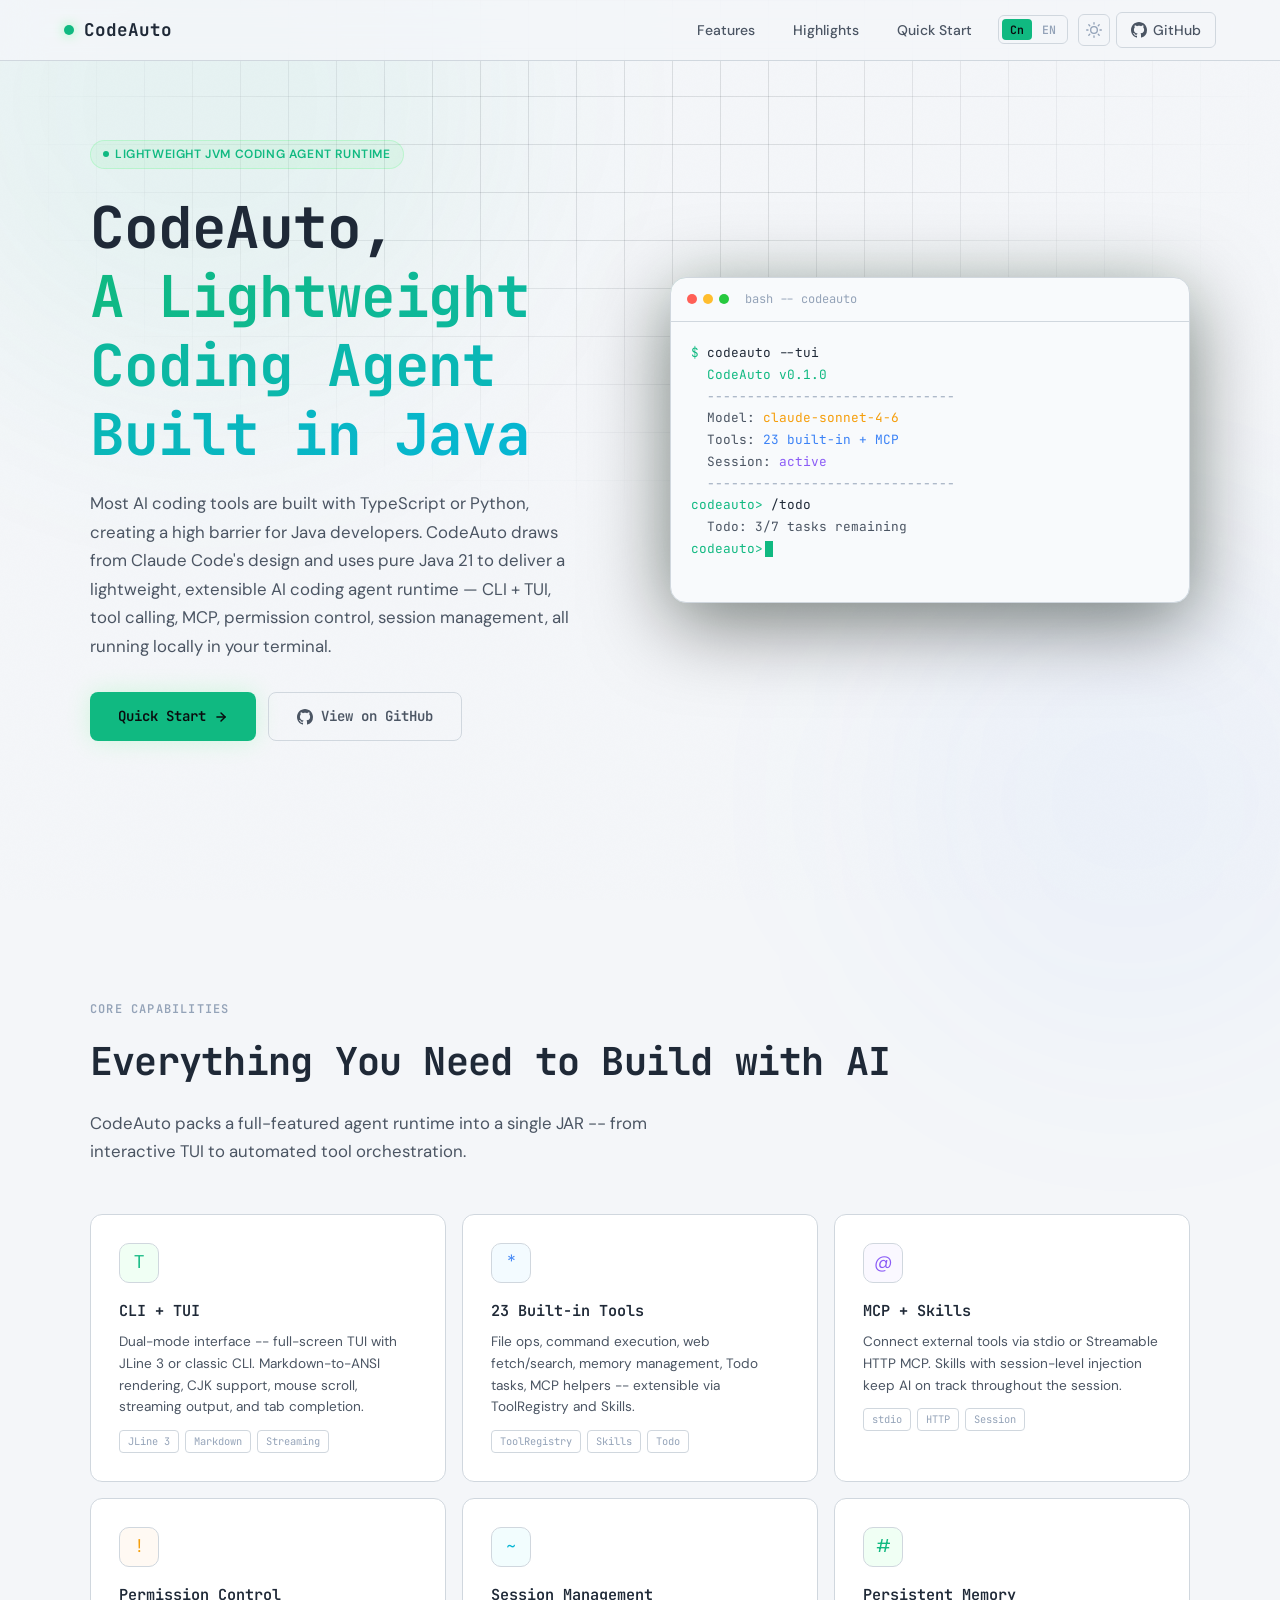
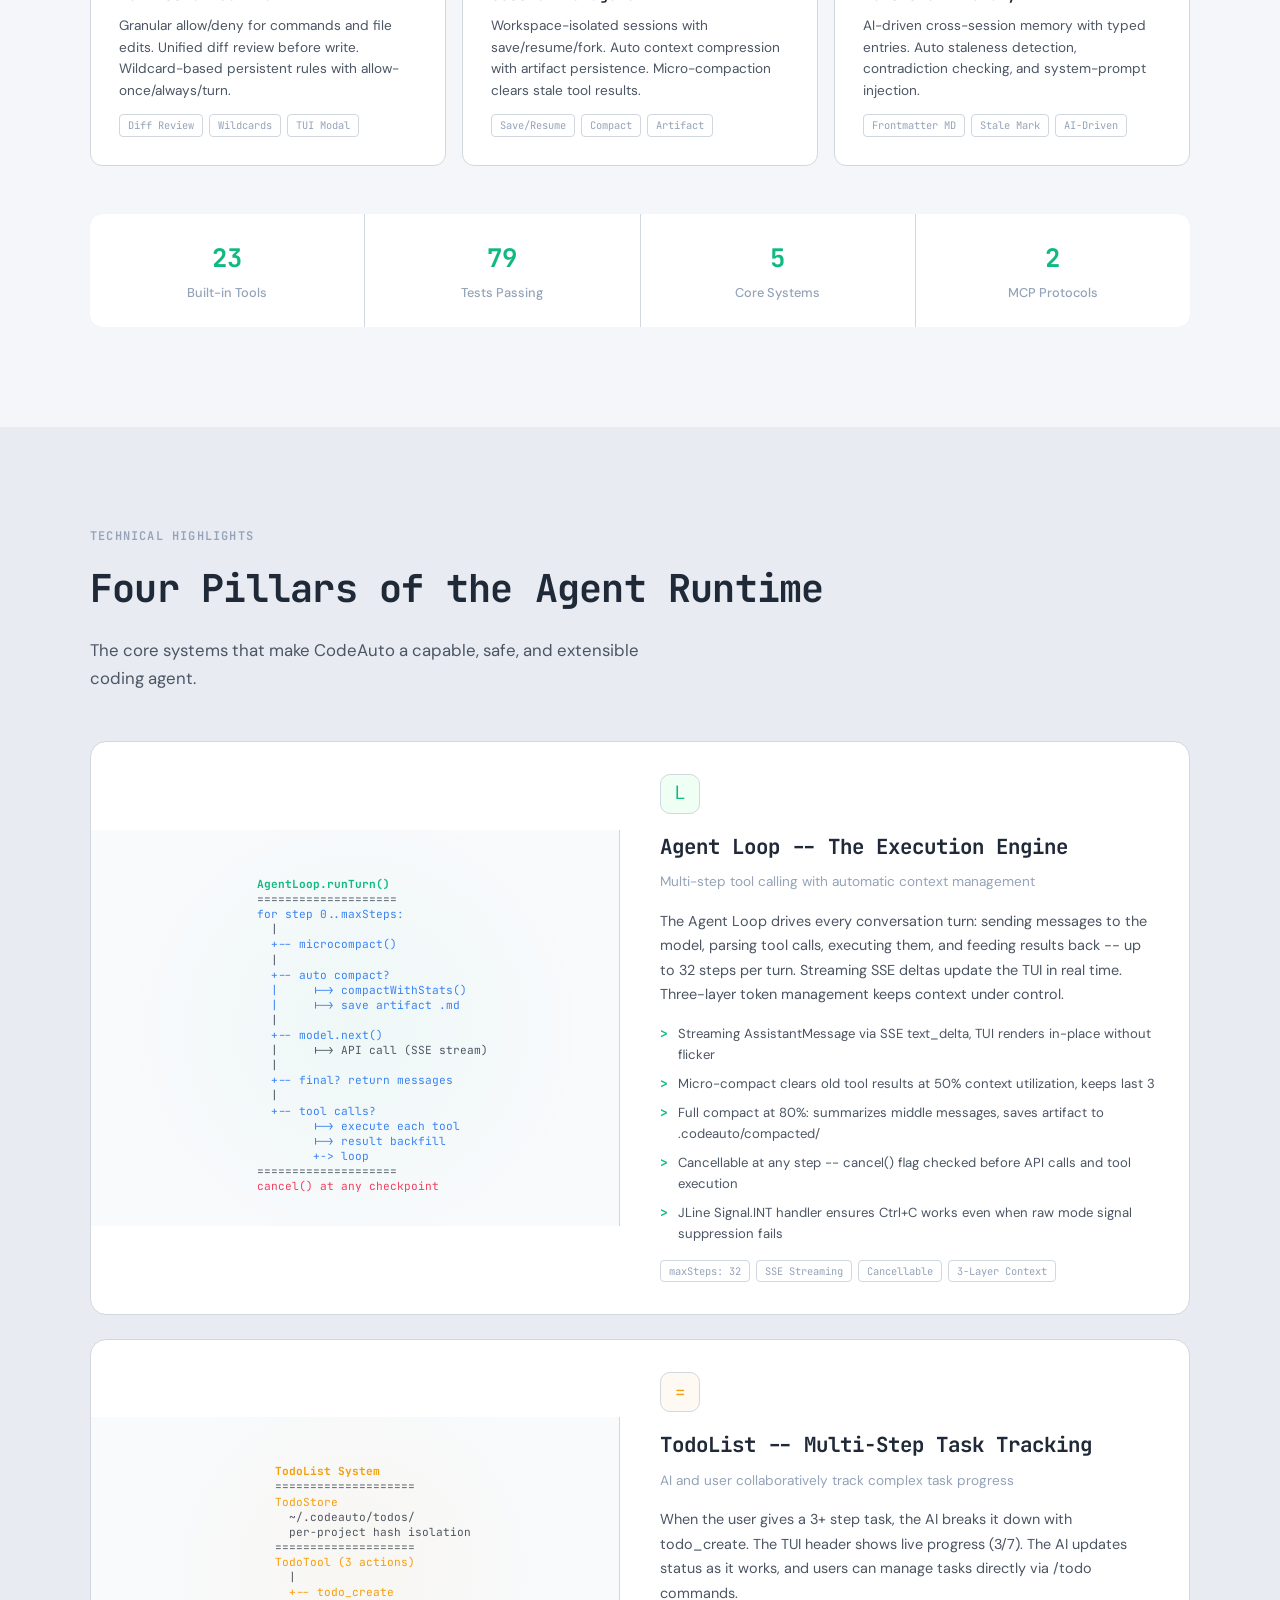
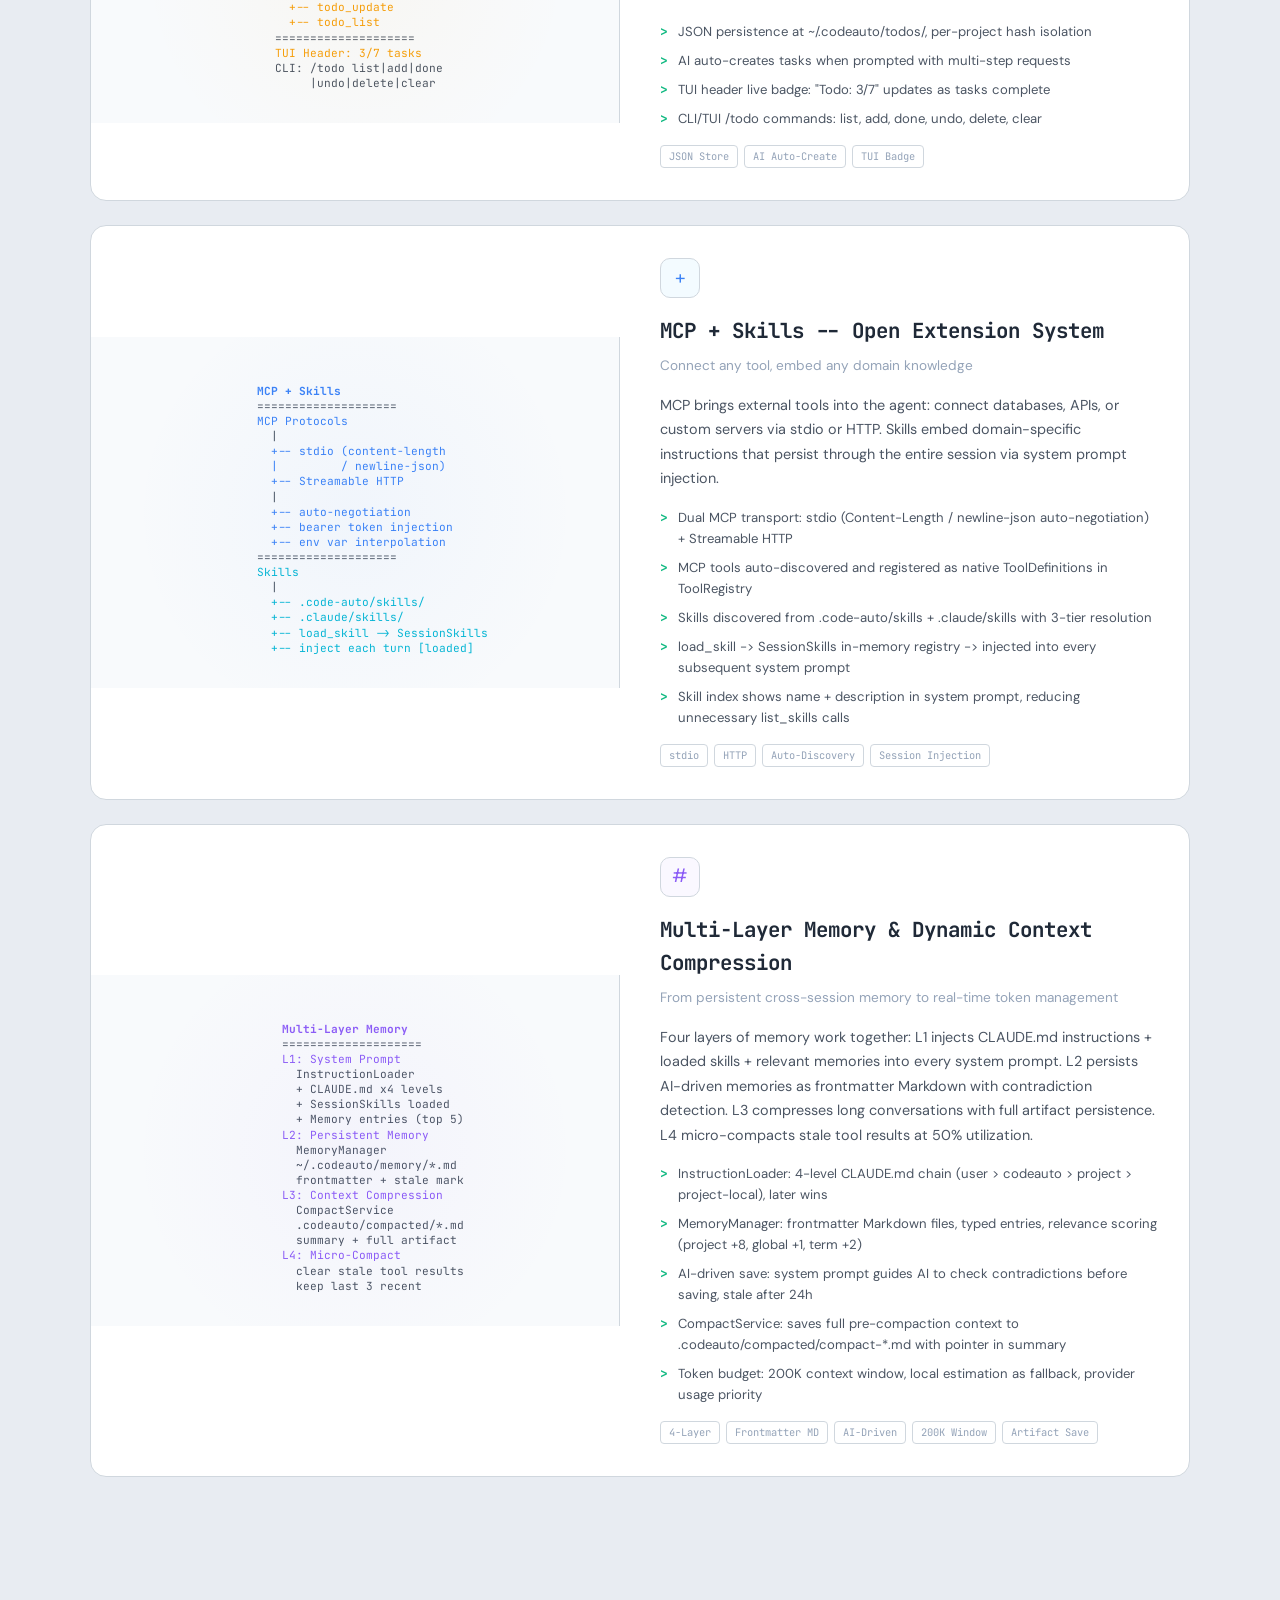
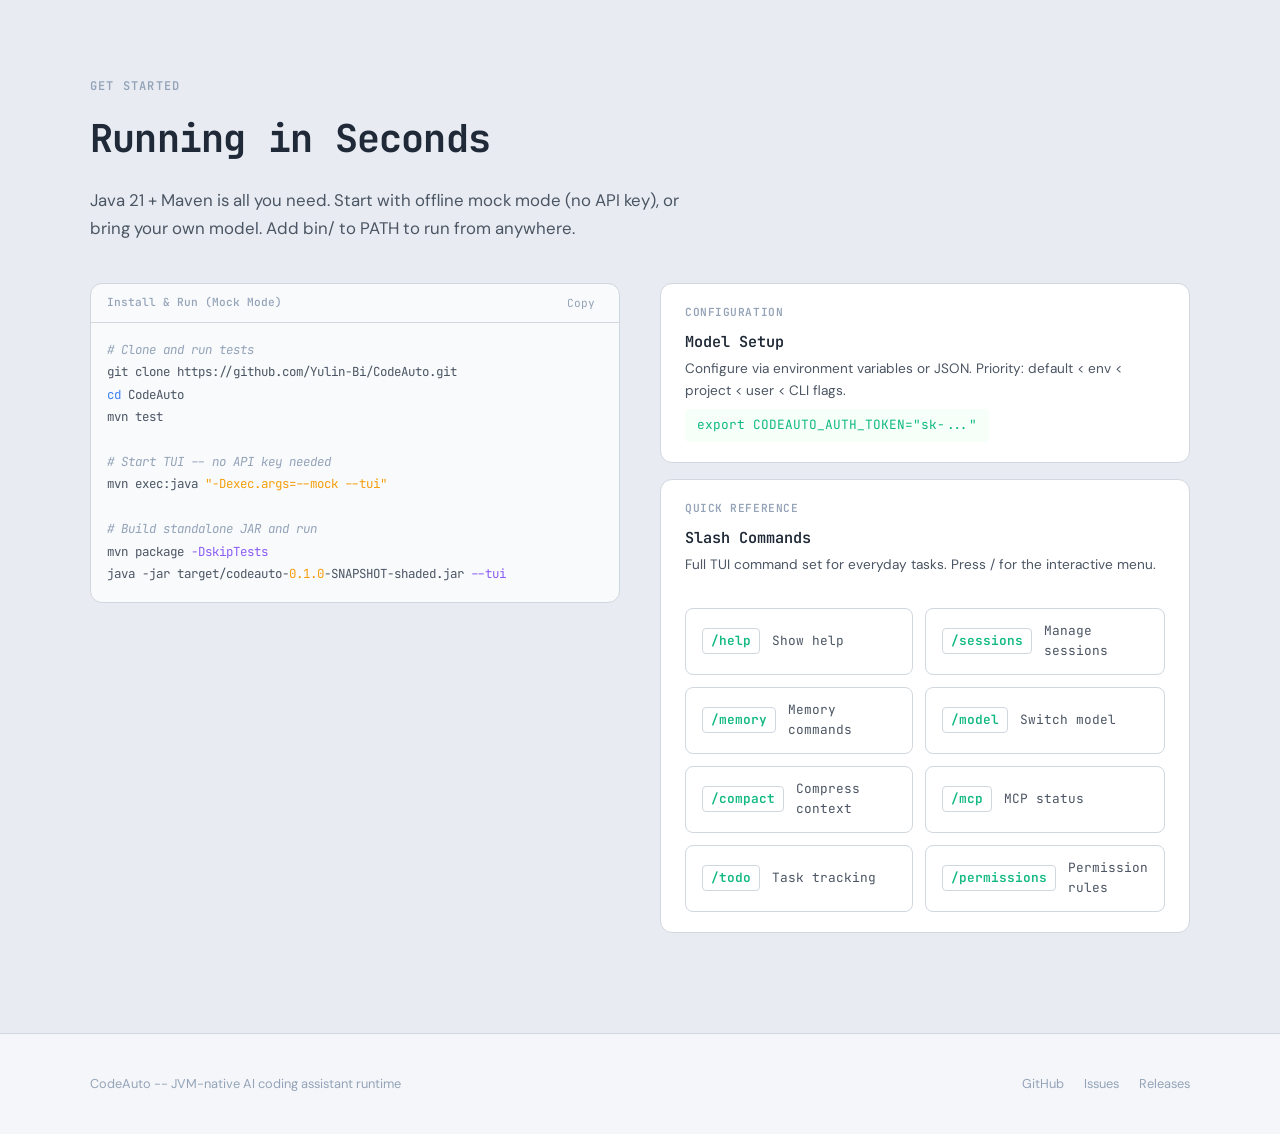
==== instruction/index.html @ 2b3c6b58 "更新文档以及介绍页" ====
<!DOCTYPE html>
<html lang="zh-CN" data-theme="light">
<head>
<meta charset="UTF-8">
<meta name="viewport" content="width=device-width, initial-scale=1.0">
<title>CodeAuto — Terminal AI Coding Assistant Runtime</title>
<link rel="preconnect" href="https://fonts.googleapis.com">
<link href="https://fonts.googleapis.com/css2?family=JetBrains+Mono:wght@400;500;600;700&family=DM+Sans:opsz,wght@9..40,300;9..40,400;9..40,500;9..40,600;9..40,700&display=swap" rel="stylesheet">
<style>
:root {
  --bg-primary: #0a0c0e;
  --bg-secondary: #0f1215;
  --bg-card: #14181c;
  --bg-card-hover: #1a1f24;
  --bg-terminal: #080a0c;
  --nav-bg: rgba(10, 12, 14, 0.8);
  --border-color: #1e2832;
  --border-active: #2a3a4a;
  --text-primary: #e8edf2;
  --text-secondary: #8899aa;
  --text-muted: #4a5a6a;
  --accent-green: #00ff41;
  --accent-green-dim: #00cc34;
  --accent-blue: #38bdf8;
  --accent-cyan: #22d3ee;
  --accent-purple: #a78bfa;
  --accent-orange: #fb923c;
  --accent-rose: #fb7185;
  --glow-green: rgba(0, 255, 65, 0.08);
  --glow-blue: rgba(56, 189, 248, 0.06);
  --radius: 12px;
  --radius-sm: 8px;
  --radius-lg: 16px;
}
[data-theme="light"] {
  --bg-primary: #f4f6f9;
  --bg-secondary: #e8ecf2;
  --bg-card: #ffffff;
  --bg-card-hover: #f0f3f8;
  --bg-terminal: #f8fafc;
  --nav-bg: rgba(244, 246, 249, 0.85);
  --border-color: #d0d7de;
  --border-active: #a0aab8;
  --text-primary: #1f2937;
  --text-secondary: #4b5563;
  --text-muted: #94a3b8;
  --accent-green: #10b981;
  --accent-green-dim: #059669;
  --accent-blue: #3b82f6;
  --accent-cyan: #06b6d4;
  --accent-purple: #8b5cf6;
  --accent-orange: #f59e0b;
  --accent-rose: #f43f5e;
  --glow-green: rgba(16, 185, 129, 0.07);
  --glow-blue: rgba(59, 130, 246, 0.05);
  --glow-spot-green: rgba(16, 185, 129, 0.06);
  --glow-spot-blue: rgba(59, 130, 246, 0.04);
}

*, *::before, *::after { margin: 0; padding: 0; box-sizing: border-box; }
html { scroll-behavior: smooth; font-size: 16px; }
body {
  font-family: 'DM Sans', sans-serif;
  background: var(--bg-primary);
  color: var(--text-primary);
  line-height: 1.6;
  overflow-x: hidden;
  -webkit-font-smoothing: antialiased;
}
body::before {
  content: '';
  position: fixed; inset: 0; z-index: -1; opacity: 0.035;
  background-image: url("data:image/svg+xml,%3Csvg viewBox='0 0 256 256' xmlns='http://www.w3.org/2000/svg'%3E%3Cfilter id='n'%3E%3CfeTurbulence type='fractalNoise' baseFrequency='0.9' numOctaves='4' stitchTiles='stitch'/%3E%3C/filter%3E%3Crect width='100%25' height='100%25' filter='url(%23n)'/%3E%3C/svg%3E");
  background-size: 256px 256px; pointer-events: none; transition: opacity 0.4s;
}
[data-theme="light"] body::before { opacity: 0.015; }
.grid-bg {
  position: fixed; inset: 0; z-index: -1;
  background-image:
    linear-gradient(rgba(30, 40, 50, 0.12) 1px, transparent 1px),
    linear-gradient(90deg, rgba(30, 40, 50, 0.12) 1px, transparent 1px);
  background-size: 48px 48px;
  mask-image: radial-gradient(ellipse 70% 60% at 50% 15%, black 20%, transparent 70%);
  -webkit-mask-image: radial-gradient(ellipse 70% 60% at 50% 15%, black 20%, transparent 70%);
}
.glow-spot { position: fixed; border-radius: 50%; filter: blur(100px); pointer-events: none; z-index: -1; }
.glow-spot--green { width: 600px; height: 600px; background: var(--glow-spot-green, rgba(0, 255, 65, 0.04)); top: -200px; left: -100px; }
.glow-spot--blue { width: 500px; height: 500px; background: var(--glow-spot-blue, rgba(56, 189, 248, 0.03)); bottom: -150px; right: -100px; }

/* Nav */
nav { position: fixed; top: 0; left: 0; right: 0; z-index: 100; backdrop-filter: blur(20px); -webkit-backdrop-filter: blur(20px); background: var(--nav-bg); border-bottom: 1px solid var(--border-color); transition: border-color 0.3s; }
nav.scrolled { border-color: var(--border-active); }
.nav-inner { max-width: 1200px; margin: 0 auto; padding: 0 24px; height: 60px; display: flex; align-items: center; justify-content: space-between; }
.nav-logo { display: flex; align-items: center; gap: 10px; font-family: 'JetBrains Mono', monospace; font-weight: 700; font-size: 1.1rem; text-decoration: none; color: var(--text-primary); }
.nav-logo .logo-dot { display: inline-block; width: 10px; height: 10px; border-radius: 50%; background: var(--accent-green); box-shadow: 0 0 12px rgba(0, 255, 65, 0.4); animation: pulse-dot 2s ease-in-out infinite; }
@keyframes pulse-dot { 0%, 100% { opacity: 1; transform: scale(1); } 50% { opacity: 0.6; transform: scale(0.85); } }
.nav-links { display: flex; align-items: center; gap: 6px; }
.nav-links a { padding: 6px 16px; border-radius: 6px; font-size: 0.875rem; font-weight: 500; text-decoration: none; color: var(--text-secondary); transition: all 0.2s; }
.nav-links a:hover { color: var(--text-primary); background: rgba(255,255,255,0.04); }
.nav-links .btn-gh { display: flex; align-items: center; gap: 6px; padding: 6px 14px; border: 1px solid var(--border-color); border-radius: 6px; font-size: 0.875rem; font-weight: 500; color: var(--text-secondary); text-decoration: none; transition: all 0.2s; }
.nav-links .btn-gh:hover { border-color: var(--accent-green); color: var(--accent-green); background: var(--glow-green); }
.nav-links .btn-gh svg { width: 16px; height: 16px; fill: currentColor; }
.lang-toggle { display: flex; align-items: center; gap: 2px; padding: 3px; border-radius: 6px; border: 1px solid var(--border-color); background: rgba(255,255,255,0.02); margin: 0 4px; }
.lang-btn { padding: 3px 8px; border-radius: 4px; border: none; background: transparent; color: var(--text-muted); font-family: 'JetBrains Mono', monospace; font-size: 0.72rem; font-weight: 600; cursor: pointer; transition: all 0.2s; }
.lang-btn.active { background: var(--accent-green); color: #0a0c0e; }
.lang-btn:not(.active):hover { color: var(--text-secondary); }
.theme-toggle { display: flex; align-items: center; justify-content: center; width: 32px; height: 32px; border-radius: 6px; border: 1px solid var(--border-color); background: transparent; cursor: pointer; color: var(--text-muted); transition: all 0.2s; flex-shrink: 0; }
.theme-toggle:hover { color: var(--accent-green); border-color: var(--accent-green); background: var(--glow-green); }
.theme-toggle svg { width: 16px; height: 16px; fill: none; stroke: currentColor; stroke-width: 2; stroke-linecap: round; stroke-linejoin: round; transition: transform 0.4s ease; }
.theme-toggle .sun-icon { display: none; }
.theme-toggle .moon-icon { display: block; }
[data-theme="light"] .theme-toggle .sun-icon { display: block; }
[data-theme="light"] .theme-toggle .moon-icon { display: none; }

/* Sections */
section { padding: 100px 24px; }
.section-inner { max-width: 1100px; margin: 0 auto; }

/* Hero */
.hero { min-height: 100vh; display: flex; align-items: center; padding-top: 80px; position: relative; }
.hero .section-inner { display: grid; grid-template-columns: 1fr 1fr; gap: 60px; align-items: center; }
.hero-tag { display: inline-flex; align-items: center; gap: 6px; padding: 4px 12px; border-radius: 100px; font-size: 0.75rem; font-weight: 600; letter-spacing: 0.05em; text-transform: uppercase; background: rgba(0, 255, 65, 0.06); color: var(--accent-green); border: 1px solid rgba(0, 255, 65, 0.15); margin-bottom: 24px; }
.hero-tag .live-dot { display: inline-block; width: 6px; height: 6px; border-radius: 50%; background: var(--accent-green); animation: pulse-dot 1.5s ease-in-out infinite; }
.hero h1 { font-family: 'JetBrains Mono', monospace; font-size: clamp(2rem, 5vw, 3.6rem); font-weight: 700; line-height: 1.2; letter-spacing: -0.02em; margin-bottom: 20px; }
.hero h1 .highlight { background: linear-gradient(135deg, var(--accent-green), var(--accent-cyan)); -webkit-background-clip: text; -webkit-text-fill-color: transparent; background-clip: text; }
.hero p { font-size: 1.05rem; color: var(--text-secondary); max-width: 480px; line-height: 1.7; margin-bottom: 32px; }
.hero-actions { display: flex; gap: 12px; flex-wrap: wrap; }
.btn { display: inline-flex; align-items: center; gap: 8px; padding: 12px 28px; border-radius: var(--radius-sm); font-family: 'JetBrains Mono', monospace; font-size: 0.875rem; font-weight: 600; text-decoration: none; transition: all 0.25s; cursor: pointer; border: none; }
.btn--primary { background: var(--accent-green); color: #0a0c0e; box-shadow: 0 0 24px rgba(0, 255, 65, 0.15); }
.btn--primary:hover { background: var(--accent-green-dim); box-shadow: 0 0 40px rgba(0, 255, 65, 0.25); transform: translateY(-1px); }
.btn--gh { border: 1px solid var(--border-color); color: var(--text-secondary); background: transparent; }
.btn--gh:hover { border-color: var(--accent-green); color: var(--accent-green); background: var(--glow-green); transform: translateY(-1px); }
.btn--gh svg { width: 18px; height: 18px; fill: currentColor; }

/* Terminal */
.terminal-wrapper { position: relative; }
.terminal { background: var(--bg-terminal); border: 1px solid var(--border-color); border-radius: var(--radius-lg); overflow: hidden; box-shadow: 0 0 60px rgba(0, 255, 65, 0.04), 0 20px 80px rgba(0, 0, 0, 0.5); backdrop-filter: blur(4px); position: relative; }
.terminal::before { content: ''; position: absolute; inset: -1px; border-radius: var(--radius-lg); padding: 1px; background: linear-gradient(135deg, rgba(0,255,65,0.15), transparent 40%, transparent 60%, rgba(56,189,248,0.1)); -webkit-mask: linear-gradient(#fff 0 0) content-box, linear-gradient(#fff 0 0); -webkit-mask-composite: xor; mask-composite: exclude; pointer-events: none; }
.terminal-header { display: flex; align-items: center; padding: 12px 16px; background: rgba(255,255,255,0.02); border-bottom: 1px solid var(--border-color); gap: 8px; }
.terminal-dots { display: flex; gap: 6px; }
.terminal-dot { width: 10px; height: 10px; border-radius: 50%; }
.terminal-dot--r { background: #ff5f56; }
.terminal-dot--y { background: #ffbd2e; }
.terminal-dot--g { background: #27c93f; }
.terminal-title { font-family: 'JetBrains Mono', monospace; font-size: 0.75rem; color: var(--text-muted); margin-left: 8px; }
.terminal-body { padding: 20px; font-family: 'JetBrains Mono', monospace; font-size: 0.8rem; line-height: 1.7; min-height: 280px; color: var(--text-secondary); }
.terminal-line { opacity: 0; animation: term-fade-in 0.4s ease-out forwards; white-space: pre-wrap; word-break: break-all; }
.terminal-line .prompt { color: var(--accent-green); }
.terminal-line .cmd { color: var(--text-primary); }
.terminal-line .output { color: var(--text-secondary); }
.terminal-line .output-green { color: var(--accent-green); }
.terminal-line .output-blue { color: var(--accent-blue); }
.terminal-line .output-purple { color: var(--accent-purple); }
.terminal-line .output-orange { color: var(--accent-orange); }
.terminal-line .dim { color: var(--text-muted); }
.terminal-cursor { display: inline-block; width: 8px; height: 16px; background: var(--accent-green); animation: blink 1s step-end infinite; vertical-align: text-bottom; margin-left: 2px; }
@keyframes blink { 0%, 100% { opacity: 1; } 50% { opacity: 0; } }
@keyframes term-fade-in { to { opacity: 1; } }

/* Section headers */
.section-label { font-family: 'JetBrains Mono', monospace; font-size: 0.75rem; font-weight: 600; letter-spacing: 0.1em; text-transform: uppercase; color: var(--text-muted); margin-bottom: 12px; }
.section-title { font-family: 'JetBrains Mono', monospace; font-size: clamp(1.6rem, 3vw, 2.4rem); font-weight: 700; letter-spacing: -0.02em; margin-bottom: 16px; }
.section-desc { font-size: 1.05rem; color: var(--text-secondary); max-width: 600px; line-height: 1.7; }

/* Features */
.features-grid { display: grid; grid-template-columns: repeat(3, 1fr); gap: 16px; margin-top: 48px; }
.feature-card { background: var(--bg-card); border: 1px solid var(--border-color); border-radius: var(--radius); padding: 28px; transition: all 0.3s; position: relative; overflow: hidden; }
.feature-card::before { content: ''; position: absolute; top: 0; left: 0; right: 0; height: 2px; opacity: 0; transition: opacity 0.3s; }
.feature-card:hover::before { opacity: 1; }
.feature-card:nth-child(1)::before { background: var(--accent-green); }
.feature-card:nth-child(2)::before { background: var(--accent-blue); }
.feature-card:nth-child(3)::before { background: var(--accent-purple); }
.feature-card:nth-child(4)::before { background: var(--accent-orange); }
.feature-card:nth-child(5)::before { background: var(--accent-cyan); }
.feature-card:nth-child(6)::before { background: var(--accent-green); }
.feature-card:hover { background: var(--bg-card-hover); border-color: var(--border-active); transform: translateY(-2px); }
.feature-icon { width: 40px; height: 40px; border-radius: 10px; display: flex; align-items: center; justify-content: center; margin-bottom: 16px; font-size: 1.15rem; border: 1px solid var(--border-color); }
.feature-card:nth-child(1) .feature-icon { background: rgba(0,255,65,0.06); color: var(--accent-green); }
.feature-card:nth-child(2) .feature-icon { background: rgba(56,189,248,0.06); color: var(--accent-blue); }
.feature-card:nth-child(3) .feature-icon { background: rgba(167,139,250,0.06); color: var(--accent-purple); }
.feature-card:nth-child(4) .feature-icon { background: rgba(251,146,60,0.06); color: var(--accent-orange); }
.feature-card:nth-child(5) .feature-icon { background: rgba(34,211,238,0.06); color: var(--accent-cyan); }
.feature-card:nth-child(6) .feature-icon { background: rgba(0,255,65,0.06); color: var(--accent-green); }
.feature-card h3 { font-family: 'JetBrains Mono', monospace; font-size: 0.95rem; font-weight: 600; margin-bottom: 8px; }
.feature-card p { font-size: 0.85rem; color: var(--text-secondary); line-height: 1.6; }
.feature-card .feature-tags { display: flex; gap: 6px; margin-top: 12px; flex-wrap: wrap; }
.feature-tag { font-family: 'JetBrains Mono', monospace; font-size: 0.65rem; padding: 2px 8px; border-radius: 4px; background: rgba(255,255,255,0.03); border: 1px solid var(--border-color); color: var(--text-muted); }

/* ─── Highlights section ─── */
#highlights { background: var(--bg-secondary); }
.highlight-card { display: grid; grid-template-columns: 1fr 1fr; gap: 40px; align-items: center; margin-top: 48px; background: var(--bg-card); border: 1px solid var(--border-color); border-radius: var(--radius-lg); overflow: hidden; transition: all 0.3s; }
.highlight-card:hover { border-color: var(--border-active); box-shadow: 0 8px 40px rgba(0,0,0,0.3); }
.highlight-card + .highlight-card { margin-top: 24px; }
.highlight-visual { padding: 32px; display: flex; align-items: center; justify-content: center; min-height: 280px; background: var(--bg-terminal); border-right: 1px solid var(--border-color); position: relative; overflow: hidden; }
.highlight-visual::after { content: ''; position: absolute; inset: 0; opacity: 0.04; background: radial-gradient(circle at 50% 50%, currentColor, transparent 70%); pointer-events: none; }
.highlight-visual.agent { color: var(--accent-green); }
.highlight-visual.todo { color: var(--accent-orange); }
.highlight-visual.mcp { color: var(--accent-blue); }
.highlight-visual.memory { color: var(--accent-purple); }
.highlight-text { padding: 32px 32px 32px 0; }
.highlight-text .hl-icon { width: 40px; height: 40px; border-radius: 10px; display: flex; align-items: center; justify-content: center; margin-bottom: 16px; font-size: 1.2rem; border: 1px solid var(--border-color); }
.highlight-text .hl-icon.agent { background: rgba(0,255,65,0.06); color: var(--accent-green); }
.highlight-text .hl-icon.todo { background: rgba(251,146,60,0.06); color: var(--accent-orange); }
.highlight-text .hl-icon.mcp { background: rgba(56,189,248,0.06); color: var(--accent-blue); }
.highlight-text .hl-icon.memory { background: rgba(167,139,250,0.06); color: var(--accent-purple); }
.highlight-text h3 { font-family: 'JetBrains Mono', monospace; font-size: 1.3rem; font-weight: 700; margin-bottom: 8px; }
.highlight-text .hl-subtitle { font-size: 0.85rem; color: var(--text-muted); margin-bottom: 16px; }
.highlight-text .hl-desc { font-size: 0.9rem; color: var(--text-secondary); line-height: 1.7; margin-bottom: 16px; }
.highlight-text .hl-features { list-style: none; display: flex; flex-direction: column; gap: 8px; margin-bottom: 16px; }
.highlight-text .hl-features li { font-size: 0.82rem; color: var(--text-secondary); padding-left: 18px; position: relative; }
.highlight-text .hl-features li::before { content: '>'; position: absolute; left: 0; color: var(--accent-green); font-family: 'JetBrains Mono', monospace; font-weight: 700; }
.highlight-text .hl-tags { display: flex; gap: 6px; flex-wrap: wrap; }

/* ASCII diagram in visual */
.ascii-diagram { font-family: 'JetBrains Mono', monospace; font-size: 0.7rem; line-height: 1.35; white-space: pre; color: var(--text-secondary); user-select: none; }
.ascii-diagram .fg { color: var(--accent-green); }
.ascii-diagram .fb { color: var(--accent-blue); }
.ascii-diagram .fp { color: var(--accent-purple); }
.ascii-diagram .fo { color: var(--accent-orange); }
.ascii-diagram .fc { color: var(--accent-cyan); }
.ascii-diagram .fr { color: var(--accent-rose); }
.ascii-diagram .b { font-weight: 700; }

/* Stats bar */
.stats-bar { display: grid; grid-template-columns: repeat(4, 1fr); gap: 1px; background: var(--border-color); border-radius: var(--radius); overflow: hidden; margin-top: 48px; }
.stat-item { background: var(--bg-card); padding: 24px; text-align: center; }
.stat-number { font-family: 'JetBrains Mono', monospace; font-size: 1.6rem; font-weight: 700; color: var(--accent-green); margin-bottom: 4px; }
.stat-label { font-size: 0.8rem; color: var(--text-muted); font-weight: 500; }

/* Quick Start */
#quickstart { background: var(--bg-secondary); }
.quickstart-layout { display: grid; grid-template-columns: 1fr 1fr; gap: 40px; margin-top: 40px; align-items: start; }
.code-block { background: var(--bg-terminal); border: 1px solid var(--border-color); border-radius: var(--radius); overflow: hidden; }
.code-block-header { display: flex; align-items: center; justify-content: space-between; padding: 10px 16px; border-bottom: 1px solid var(--border-color); background: rgba(255,255,255,0.015); }
.code-block-label { font-family: 'JetBrains Mono', monospace; font-size: 0.7rem; color: var(--text-muted); font-weight: 500; }
.code-block-copy { font-family: 'JetBrains Mono', monospace; font-size: 0.7rem; color: var(--text-muted); background: none; border: none; cursor: pointer; padding: 2px 8px; border-radius: 4px; transition: all 0.2s; }
.code-block-copy:hover { color: var(--accent-green); background: var(--glow-green); }
.code-block-body { padding: 16px; font-family: 'JetBrains Mono', monospace; font-size: 0.78rem; line-height: 1.8; color: var(--text-secondary); overflow-x: auto; }
.code-block-body .comment { color: var(--text-muted); font-style: italic; }
.code-block-body .keyword { color: var(--accent-purple); }
.code-block-body .string { color: var(--accent-orange); }
.code-block-body .fn { color: var(--accent-blue); }
.quickstart-info { display: flex; flex-direction: column; gap: 16px; }
.quickstart-card { background: var(--bg-card); border: 1px solid var(--border-color); border-radius: var(--radius); padding: 20px 24px; transition: all 0.2s; }
.quickstart-card:hover { border-color: var(--border-active); }
.quickstart-card .qs-label { font-family: 'JetBrains Mono', monospace; font-size: 0.7rem; font-weight: 600; text-transform: uppercase; letter-spacing: 0.05em; color: var(--text-muted); margin-bottom: 8px; }
.quickstart-card .qs-title { font-family: 'JetBrains Mono', monospace; font-size: 0.95rem; font-weight: 600; margin-bottom: 4px; }
.quickstart-card .qs-desc { font-size: 0.85rem; color: var(--text-secondary); }
.quickstart-card .qs-cmd { font-family: 'JetBrains Mono', monospace; font-size: 0.8rem; color: var(--accent-green); margin-top: 8px; padding: 6px 12px; background: rgba(0,255,65,0.03); border-radius: 4px; display: inline-block; }
.commands-showcase { display: grid; grid-template-columns: repeat(2, 1fr); gap: 12px; margin-top: 32px; }
.cmd-item { display: flex; align-items: center; gap: 12px; padding: 12px 16px; background: var(--bg-card); border: 1px solid var(--border-color); border-radius: var(--radius-sm); font-family: 'JetBrains Mono', monospace; font-size: 0.8rem; transition: all 0.2s; }
.cmd-item:hover { border-color: var(--border-active); background: var(--bg-card-hover); }
.cmd-key { padding: 2px 8px; border-radius: 4px; background: rgba(255,255,255,0.04); border: 1px solid var(--border-color); color: var(--accent-green); font-weight: 600; white-space: nowrap; }
.cmd-desc { color: var(--text-secondary); }

/* Footer */
footer { border-top: 1px solid var(--border-color); padding: 40px 24px; }
.footer-inner { max-width: 1100px; margin: 0 auto; display: flex; align-items: center; justify-content: space-between; }
.footer-copy { font-size: 0.8rem; color: var(--text-muted); }
.footer-links { display: flex; gap: 20px; }
.footer-links a { font-size: 0.8rem; color: var(--text-muted); text-decoration: none; transition: color 0.2s; }
.footer-links a:hover { color: var(--text-secondary); }

/* Responsive */
@media (max-width: 900px) {
  .hero .section-inner, .highlight-card, .quickstart-layout { grid-template-columns: 1fr; }
  .hero h1 { font-size: 1.8rem; }
  .features-grid { grid-template-columns: repeat(2, 1fr); }
  .highlight-visual { border-right: none; border-bottom: 1px solid var(--border-color); min-height: 180px; }
  .highlight-text { padding: 24px; }
}
@media (max-width: 640px) {
  section { padding: 60px 16px; }
  .features-grid { grid-template-columns: 1fr; }
  .stats-bar { grid-template-columns: repeat(2, 1fr); }
  .commands-showcase { grid-template-columns: 1fr; }
  .nav-links a:not(.btn-gh):not(.lang-toggle) { display: none; }
  .footer-inner { flex-direction: column; gap: 12px; text-align: center; }
}
</style>
</head>
<body>

<div class="glow-spot glow-spot--green"></div>
<div class="glow-spot glow-spot--blue"></div>
<div class="grid-bg"></div>

<nav id="navbar">
  <div class="nav-inner">
    <a href="#" class="nav-logo"><span class="logo-dot"></span>CodeAuto</a>
    <div class="nav-links">
      <a href="#features" data-i18n="nav.features">Features</a>
      <a href="#highlights" data-i18n="nav.highlights">Highlights</a>
      <a href="#quickstart" data-i18n="nav.quickstart">Quick Start</a>
      <div class="lang-toggle" id="langToggle">
        <button class="lang-btn active" data-lang="zh" onclick="switchLang('zh')">Cn</button>
        <button class="lang-btn" data-lang="en" onclick="switchLang('en')">EN</button>
      </div>
      <button class="theme-toggle" onclick="switchTheme()" title="Toggle theme">
        <svg class="moon-icon" viewBox="0 0 24 24"><path d="M21 12.79A9 9 0 1 1 11.21 3 7 7 0 0 0 21 12.79z"/></svg>
        <svg class="sun-icon" viewBox="0 0 24 24"><circle cx="12" cy="12" r="5"/><line x1="12" y1="1" x2="12" y2="3"/><line x1="12" y1="21" x2="12" y2="23"/><line x1="4.22" y1="4.22" x2="5.64" y2="5.64"/><line x1="18.36" y1="18.36" x2="19.78" y2="19.78"/><line x1="1" y1="12" x2="3" y2="12"/><line x1="21" y1="12" x2="23" y2="12"/><line x1="4.22" y1="19.78" x2="5.64" y2="18.36"/><line x1="18.36" y1="5.64" x2="19.78" y2="4.22"/></svg>
      </button>
      <a href="https://github.com/Yulin-Bi/CodeAuto" target="_blank" rel="noopener" class="btn-gh">
        <svg viewBox="0 0 16 16"><path d="M8 0C3.58 0 0 3.58 0 8c0 3.54 2.29 6.53 5.47 7.59.4.07.55-.17.55-.38 0-.19-.01-.82-.01-1.49-2.01.37-2.53-.49-2.69-.94-.09-.23-.48-.94-.82-1.13-.28-.15-.68-.52-.01-.53.63-.01 1.08.58 1.23.82.72 1.21 1.87.87 2.33.66.07-.52.28-.87.51-1.07-1.78-.2-3.64-.89-3.64-3.95 0-.87.31-1.59.82-2.15-.08-.2-.36-1.02.08-2.12 0 0 .67-.21 2.2.82.64-.18 1.32-.27 2-.27.68 0 1.36.09 2 .27 1.53-1.04 2.2-.82 2.2-.82.44 1.1.16 1.92.08 2.12.51.56.82 1.27.82 2.15 0 3.07-1.87 3.75-3.65 3.95.29.25.54.73.54 1.48 0 1.07-.01 1.93-.01 2.2 0 .21.15.46.55.38A8.013 8.013 0 0016 8c0-4.42-3.58-8-8-8z"/></svg>
        <span data-i18n="nav.github">GitHub</span>
      </a>
    </div>
  </div>
</nav>

<!-- Hero -->
<section class="hero">
  <div class="section-inner">
    <div class="hero-text">
      <div class="hero-tag"><span class="live-dot"></span> <span data-i18n="hero.tag">Lightweight JVM Coding Agent Runtime</span></div>
      <h1 data-i18n-html="hero.title">CodeAuto,<br><span class="highlight">A Lightweight Coding Agent Built in Java</span></h1>
      <p data-i18n="hero.desc">Most AI coding tools are built with TypeScript or Python, creating a high barrier for Java developers. CodeAuto draws from Claude Code's design and uses pure Java 21 to deliver a lightweight, extensible AI coding agent runtime — CLI + TUI, tool calling, MCP, permission control, session management, all running locally in your terminal.</p>
      <div class="hero-actions">
        <a href="#quickstart" class="btn btn--primary">
          <span data-i18n="hero.quickstart">Quick Start</span>
          <svg width="14" height="14" viewBox="0 0 24 24" fill="none" stroke="currentColor" stroke-width="2.5" stroke-linecap="round" stroke-linejoin="round"><line x1="5" y1="12" x2="19" y2="12"/><polyline points="12 5 19 12 12 19"/></svg>
        </a>
        <a href="https://github.com/Yulin-Bi/CodeAuto" target="_blank" rel="noopener" class="btn btn--gh">
          <svg viewBox="0 0 16 16" style="width:16px;height:16px;fill:currentColor"><path d="M8 0C3.58 0 0 3.58 0 8c0 3.54 2.29 6.53 5.47 7.59.4.07.55-.17.55-.38 0-.19-.01-.82-.01-1.49-2.01.37-2.53-.49-2.69-.94-.09-.23-.48-.94-.82-1.13-.28-.15-.68-.52-.01-.53.63-.01 1.08.58 1.23.82.72 1.21 1.87.87 2.33.66.07-.52.28-.87.51-1.07-1.78-.2-3.64-.89-3.64-3.95 0-.87.31-1.59.82-2.15-.08-.2-.36-1.02.08-2.12 0 0 .67-.21 2.2.82.64-.18 1.32-.27 2-.27.68 0 1.36.09 2 .27 1.53-1.04 2.2-.82 2.2-.82.44 1.1.16 1.92.08 2.12.51.56.82 1.27.82 2.15 0 3.07-1.87 3.75-3.65 3.95.29.25.54.73.54 1.48 0 1.07-.01 1.93-.01 2.2 0 .21.15.46.55.38A8.013 8.013 0 0016 8c0-4.42-3.58-8-8-8z"/></svg>
          <span data-i18n="hero.viewgh">View on GitHub</span>
        </a>
      </div>
    </div>
    <div class="terminal-wrapper">
      <div class="terminal">
        <div class="terminal-header">
          <div class="terminal-dots"><span class="terminal-dot terminal-dot--r"></span><span class="terminal-dot terminal-dot--y"></span><span class="terminal-dot terminal-dot--g"></span></div>
          <span class="terminal-title">bash -- codeauto</span>
        </div>
        <div class="terminal-body">
          <div class="terminal-line" style="animation-delay:0.1s"><span class="prompt">$</span> <span class="cmd">codeauto --tui</span></div>
          <div class="terminal-line" style="animation-delay:0.4s"></div>
          <div class="terminal-line" style="animation-delay:0.6s"><span class="output-green">  CodeAuto v0.1.0</span></div>
          <div class="terminal-line" style="animation-delay:0.8s"><span class="dim">  -------------------------------</span></div>
          <div class="terminal-line" style="animation-delay:1.0s"><span class="output">  Model: </span><span class="output-orange">claude-sonnet-4-6</span></div>
          <div class="terminal-line" style="animation-delay:1.2s"><span class="output">  Tools: </span><span class="output-blue">23 built-in + MCP</span></div>
          <div class="terminal-line" style="animation-delay:1.4s"><span class="output">  Session: </span><span class="output-purple">active</span></div>
          <div class="terminal-line" style="animation-delay:1.6s"><span class="dim">  -------------------------------</span></div>
          <div class="terminal-line" style="animation-delay:1.8s"></div>
          <div class="terminal-line" style="animation-delay:2.0s"><span class="prompt">codeauto></span> <span class="cmd">/todo</span></div>
          <div class="terminal-line" style="animation-delay:2.3s"><span class="output">  Todo: 3/7 tasks remaining</span></div>
          <div class="terminal-line" style="animation-delay:2.6s"><span class="prompt">codeauto></span><span class="terminal-cursor"></span></div>
        </div>
      </div>
    </div>
  </div>
</section>

<!-- Features -->
<section id="features">
  <div class="section-inner">
    <div class="section-label" data-i18n="features.label">Core Capabilities</div>
    <h2 class="section-title" data-i18n="features.title">Everything You Need to Build with AI</h2>
    <p class="section-desc" data-i18n="features.desc">CodeAuto packs a full-featured agent runtime into a single JAR -- from interactive TUI to automated tool orchestration.</p>
    <div class="features-grid">
      <div class="feature-card">
        <div class="feature-icon">T</div>
        <h3 data-i18n="features.card1.title">CLI + TUI</h3>
        <p data-i18n="features.card1.desc">Dual-mode interface -- full-screen TUI with JLine 3 or classic CLI. Markdown-to-ANSI rendering, CJK support, mouse scroll, streaming output, and tab completion.</p>
        <div class="feature-tags"><span class="feature-tag">JLine 3</span><span class="feature-tag">Markdown</span><span class="feature-tag">Streaming</span></div>
      </div>
      <div class="feature-card">
        <div class="feature-icon">*</div>
        <h3 data-i18n="features.card2.title">23 Built-in Tools</h3>
        <p data-i18n="features.card2.desc">File ops, command execution, web fetch/search, memory management, Todo tasks, MCP helpers -- extensible via ToolRegistry and Skills.</p>
        <div class="feature-tags"><span class="feature-tag">ToolRegistry</span><span class="feature-tag">Skills</span><span class="feature-tag">Todo</span></div>
      </div>
      <div class="feature-card">
        <div class="feature-icon">@</div>
        <h3 data-i18n="features.card3.title">MCP + Skills</h3>
        <p data-i18n="features.card3.desc">Connect external tools via stdio or Streamable HTTP MCP. Skills with session-level injection keep AI on track throughout the session.</p>
        <div class="feature-tags"><span class="feature-tag">stdio</span><span class="feature-tag">HTTP</span><span class="feature-tag">Session</span></div>
      </div>
      <div class="feature-card">
        <div class="feature-icon">!</div>
        <h3 data-i18n="features.card4.title">Permission Control</h3>
        <p data-i18n="features.card4.desc">Granular allow/deny for commands and file edits. Unified diff review before write. Wildcard-based persistent rules with allow-once/always/turn.</p>
        <div class="feature-tags"><span class="feature-tag">Diff Review</span><span class="feature-tag">Wildcards</span><span class="feature-tag">TUI Modal</span></div>
      </div>
      <div class="feature-card">
        <div class="feature-icon">~</div>
        <h3 data-i18n="features.card5.title">Session Management</h3>
        <p data-i18n="features.card5.desc">Workspace-isolated sessions with save/resume/fork. Auto context compression with artifact persistence. Micro-compaction clears stale tool results.</p>
        <div class="feature-tags"><span class="feature-tag">Save/Resume</span><span class="feature-tag">Compact</span><span class="feature-tag">Artifact</span></div>
      </div>
      <div class="feature-card">
        <div class="feature-icon">#</div>
        <h3 data-i18n="features.card6.title">Persistent Memory</h3>
        <p data-i18n="features.card6.desc">AI-driven cross-session memory with typed entries. Auto staleness detection, contradiction checking, and system-prompt injection.</p>
        <div class="feature-tags"><span class="feature-tag">Frontmatter MD</span><span class="feature-tag">Stale Mark</span><span class="feature-tag">AI-Driven</span></div>
      </div>
    </div>
    <div class="stats-bar">
      <div class="stat-item"><div class="stat-number">23</div><div class="stat-label" data-i18n="stats.tools">Built-in Tools</div></div>
      <div class="stat-item"><div class="stat-number">79</div><div class="stat-label" data-i18n="stats.tests">Tests Passing</div></div>
      <div class="stat-item"><div class="stat-number">5</div><div class="stat-label" data-i18n="stats.models">Core Systems</div></div>
      <div class="stat-item"><div class="stat-number">2</div><div class="stat-label" data-i18n="stats.deps">MCP Protocols</div></div>
    </div>
  </div>
</section>

<!-- Highlights -->
<section id="highlights">
  <div class="section-inner">
    <div class="section-label" data-i18n="highlights.label">Technical Highlights</div>
    <h2 class="section-title" data-i18n="highlights.title">Four Pillars of the Agent Runtime</h2>
    <p class="section-desc" data-i18n="highlights.desc">The core systems that make CodeAuto a capable, safe, and extensible coding agent.</p>

    <!-- Agent Loop -->
    <div class="highlight-card">
      <div class="highlight-visual agent">
        <div class="ascii-diagram">
   <span class="fg b">  AgentLoop.runTurn()</span>
   <span class="dim">  ====================</span>
   <span class="fb">  for step 0..maxSteps:</span>
   <span class="dim">    |</span>
   <span class="fb">    +-- microcompact()</span>
   <span class="dim">    |</span>
   <span class="fb">    +-- auto compact?</span>
   <span class="fb">    |     |-> compactWithStats()</span>
   <span class="fb">    |     |-> save artifact .md</span>
   <span class="dim">    |</span>
   <span class="fb">    +-- model.next()</span>
   <span class="dim">    |     |-> API call (SSE stream)</span>
   <span class="dim">    |</span>
   <span class="fb">    +-- final? return messages</span>
   <span class="dim">    |</span>
   <span class="fb">    +-- tool calls?</span>
   <span class="fb">          |-> execute each tool</span>
   <span class="fb">          |-> result backfill</span>
   <span class="fb">          +-> loop</span>
   <span class="dim">  ====================</span>
   <span class="fr">  cancel() at any checkpoint</span></div>
      </div>
      <div class="highlight-text">
        <div class="hl-icon agent">L</div>
        <h3 data-i18n="hl.agent.title">Agent Loop -- The Execution Engine</h3>
        <div class="hl-subtitle" data-i18n="hl.agent.subtitle">Multi-step tool calling with automatic context management</div>
        <p class="hl-desc" data-i18n="hl.agent.desc">The Agent Loop drives every conversation turn: sending messages to the model, parsing tool calls, executing them, and feeding results back -- up to 32 steps per turn. Streaming SSE deltas update the TUI in real time. Three-layer token management keeps context under control.</p>
        <ul class="hl-features">
          <li data-i18n="hl.agent.f1">Streaming AssistantMessage via SSE text_delta, TUI renders in-place without flicker</li>
          <li data-i18n="hl.agent.f2">Micro-compact clears old tool results at 50% context utilization, keeps last 3</li>
          <li data-i18n="hl.agent.f3">Full compact at 80%: summarizes middle messages, saves artifact to .codeauto/compacted/</li>
          <li data-i18n="hl.agent.f4">Cancellable at any step -- cancel() flag checked before API calls and tool execution</li>
          <li data-i18n="hl.agent.f5">JLine Signal.INT handler ensures Ctrl+C works even when raw mode signal suppression fails</li>
        </ul>
        <div class="hl-tags"><span class="feature-tag">maxSteps: 32</span><span class="feature-tag">SSE Streaming</span><span class="feature-tag">Cancellable</span><span class="feature-tag">3-Layer Context</span></div>
      </div>
    </div>

    <!-- Todo -->
    <div class="highlight-card">
      <div class="highlight-visual todo">
        <div class="ascii-diagram">
   <span class="fo b">  TodoList System</span>
   <span class="dim">  ====================</span>
   <span class="fo">  TodoStore</span>
   <span class="dim">    ~/.codeauto/todos/</span>
   <span class="dim">    per-project hash isolation</span>
   <span class="dim">  ====================</span>
   <span class="fo">  TodoTool (3 actions)</span>
   <span class="dim">    |</span>
   <span class="fo">    +-- todo_create</span>
   <span class="fo">    +-- todo_update</span>
   <span class="fo">    +-- todo_list</span>
   <span class="dim">  ====================</span>
   <span class="fo">  TUI Header: 3/7 tasks</span>
   <span class="dim">  CLI: /todo list|add|done</span>
   <span class="dim">       |undo|delete|clear</span></div>
      </div>
      <div class="highlight-text">
        <div class="hl-icon todo">=</div>
        <h3 data-i18n="hl.todo.title">TodoList -- Multi-Step Task Tracking</h3>
        <div class="hl-subtitle" data-i18n="hl.todo.subtitle">AI and user collaboratively track complex task progress</div>
        <p class="hl-desc" data-i18n="hl.todo.desc">When the user gives a 3+ step task, the AI breaks it down with todo_create. The TUI header shows live progress (3/7). The AI updates status as it works, and users can manage tasks directly via /todo commands.</p>
        <ul class="hl-features">
          <li data-i18n="hl.todo.f1">JSON persistence at ~/.codeauto/todos/, per-project hash isolation</li>
          <li data-i18n="hl.todo.f2">AI auto-creates tasks when prompted with multi-step requests</li>
          <li data-i18n="hl.todo.f3">TUI header live badge: "Todo: 3/7" updates as tasks complete</li>
          <li data-i18n="hl.todo.f4">CLI/TUI /todo commands: list, add, done, undo, delete, clear</li>
        </ul>
        <div class="hl-tags"><span class="feature-tag">JSON Store</span><span class="feature-tag">AI Auto-Create</span><span class="feature-tag">TUI Badge</span></div>
      </div>
    </div>

    <!-- MCP + Skills -->
    <div class="highlight-card">
      <div class="highlight-visual mcp">
        <div class="ascii-diagram">
   <span class="fb b">  MCP + Skills</span>
   <span class="dim">  ====================</span>
   <span class="fb">  MCP Protocols</span>
   <span class="dim">    |</span>
   <span class="fb">    +-- stdio (content-length</span>
   <span class="fb">    |         / newline-json)</span>
   <span class="fb">    +-- Streamable HTTP</span>
   <span class="dim">    |</span>
   <span class="fb">    +-- auto-negotiation</span>
   <span class="fb">    +-- bearer token injection</span>
   <span class="fb">    +-- env var interpolation</span>
   <span class="dim">  ====================</span>
   <span class="fc">  Skills</span>
   <span class="dim">    |</span>
   <span class="fc">    +-- .code-auto/skills/</span>
   <span class="fc">    +-- .claude/skills/</span>
   <span class="fc">    +-- load_skill -> SessionSkills</span>
   <span class="fc">    +-- inject each turn [loaded]</span></div>
      </div>
      <div class="highlight-text">
        <div class="hl-icon mcp">+</div>
        <h3 data-i18n="hl.mcp.title">MCP + Skills -- Open Extension System</h3>
        <div class="hl-subtitle" data-i18n="hl.mcp.subtitle">Connect any tool, embed any domain knowledge</div>
        <p class="hl-desc" data-i18n="hl.mcp.desc">MCP brings external tools into the agent: connect databases, APIs, or custom servers via stdio or HTTP. Skills embed domain-specific instructions that persist through the entire session via system prompt injection.</p>
        <ul class="hl-features">
          <li data-i18n="hl.mcp.f1">Dual MCP transport: stdio (Content-Length / newline-json auto-negotiation) + Streamable HTTP</li>
          <li data-i18n="hl.mcp.f2">MCP tools auto-discovered and registered as native ToolDefinitions in ToolRegistry</li>
          <li data-i18n="hl.mcp.f3">Skills discovered from .code-auto/skills + .claude/skills with 3-tier resolution</li>
          <li data-i18n="hl.mcp.f4">load_skill -> SessionSkills in-memory registry -> injected into every subsequent system prompt</li>
          <li data-i18n="hl.mcp.f5">Skill index shows name + description in system prompt, reducing unnecessary list_skills calls</li>
        </ul>
        <div class="hl-tags"><span class="feature-tag">stdio</span><span class="feature-tag">HTTP</span><span class="feature-tag">Auto-Discovery</span><span class="feature-tag">Session Injection</span></div>
      </div>
    </div>

    <!-- Memory + Context Compression -->
    <div class="highlight-card">
      <div class="highlight-visual memory">
        <div class="ascii-diagram">
   <span class="fp b">  Multi-Layer Memory</span>
   <span class="dim">  ====================</span>
   <span class="fp">  L1: System Prompt</span>
   <span class="dim">    InstructionLoader</span>
   <span class="dim">    + CLAUDE.md x4 levels</span>
   <span class="dim">    + SessionSkills loaded</span>
   <span class="dim">    + Memory entries (top 5)</span>
   <span class="fp">  L2: Persistent Memory</span>
   <span class="dim">    MemoryManager</span>
   <span class="dim">    ~/.codeauto/memory/*.md</span>
   <span class="dim">    frontmatter + stale mark</span>
   <span class="fp">  L3: Context Compression</span>
   <span class="dim">    CompactService</span>
   <span class="dim">    .codeauto/compacted/*.md</span>
   <span class="dim">    summary + full artifact</span>
   <span class="fp">  L4: Micro-Compact</span>
   <span class="dim">    clear stale tool results</span>
   <span class="dim">    keep last 3 recent</span></div>
      </div>
      <div class="highlight-text">
        <div class="hl-icon memory">#</div>
        <h3 data-i18n="hl.memory.title">Multi-Layer Memory & Dynamic Context Compression</h3>
        <div class="hl-subtitle" data-i18n="hl.memory.subtitle">From persistent cross-session memory to real-time token management</div>
        <p class="hl-desc" data-i18n="hl.memory.desc">Four layers of memory work together: L1 injects CLAUDE.md instructions + loaded skills + relevant memories into every system prompt. L2 persists AI-driven memories as frontmatter Markdown with contradiction detection. L3 compresses long conversations with full artifact persistence. L4 micro-compacts stale tool results at 50% utilization.</p>
        <ul class="hl-features">
          <li data-i18n="hl.memory.f1">InstructionLoader: 4-level CLAUDE.md chain (user > codeauto > project > project-local), later wins</li>
          <li data-i18n="hl.memory.f2">MemoryManager: frontmatter Markdown files, typed entries, relevance scoring (project +8, global +1, term +2)</li>
          <li data-i18n="hl.memory.f3">AI-driven save: system prompt guides AI to check contradictions before saving, stale after 24h</li>
          <li data-i18n="hl.memory.f4">CompactService: saves full pre-compaction context to .codeauto/compacted/compact-*.md with pointer in summary</li>
          <li data-i18n="hl.memory.f5">Token budget: 200K context window, local estimation as fallback, provider usage priority</li>
        </ul>
        <div class="hl-tags"><span class="feature-tag">4-Layer</span><span class="feature-tag">Frontmatter MD</span><span class="feature-tag">AI-Driven</span><span class="feature-tag">200K Window</span><span class="feature-tag">Artifact Save</span></div>
      </div>
    </div>
  </div>
</section>

<!-- Quick Start -->
<section id="quickstart">
  <div class="section-inner">
    <div class="section-label" data-i18n="quickstart.label">Get Started</div>
    <h2 class="section-title" data-i18n="quickstart.title">Running in Seconds</h2>
    <p class="section-desc" data-i18n="quickstart.desc">Java 21 + Maven is all you need. Start with offline mock mode (no API key), or bring your own model. Add bin/ to PATH to run from anywhere.</p>
    <div class="quickstart-layout">
      <div>
        <div class="code-block">
          <div class="code-block-header">
            <span class="code-block-label" data-i18n="quickstart.codeLabel">Install & Run (Mock Mode)</span>
            <button class="code-block-copy" onclick="copyCode(this)"><span data-i18n="quickstart.copy">Copy</span></button>
          </div>
          <div class="code-block-body">
            <span class="comment"># Clone and run tests</span><br>
            git clone https://github.com/Yulin-Bi/CodeAuto.git<br>
            <span class="fn">cd</span> CodeAuto<br>
            mvn test<br><br>
            <span class="comment"># Start TUI -- no API key needed</span><br>
            mvn exec:java <span class="string">"-Dexec.args=--mock --tui"</span><br><br>
            <span class="comment"># Build standalone JAR and run</span><br>
            mvn package <span class="keyword">-DskipTests</span><br>
            java -jar target/codeauto-<span class="string">0.1.0</span>-SNAPSHOT-shaded.jar <span class="keyword">--tui</span>
          </div>
        </div>
      </div>
      <div class="quickstart-info">
        <div class="quickstart-card">
          <div class="qs-label" data-i18n="quickstart.card1.label">Configuration</div>
          <div class="qs-title" data-i18n="quickstart.card1.title">Model Setup</div>
          <div class="qs-desc" data-i18n="quickstart.card1.desc">Configure via environment variables or JSON. Priority: default &lt; env &lt; project &lt; user &lt; CLI flags.</div>
          <div class="qs-cmd">export CODEAUTO_AUTH_TOKEN="sk-..."</div>
        </div>
        <div class="quickstart-card">
          <div class="qs-label" data-i18n="quickstart.card2.label">Quick Reference</div>
          <div class="qs-title" data-i18n="quickstart.card2.title">Slash Commands</div>
          <div class="qs-desc" data-i18n="quickstart.card2.desc">Full TUI command set for everyday tasks. Press / for the interactive menu.</div>
          <div class="commands-showcase">
            <div class="cmd-item"><span class="cmd-key">/help</span><span class="cmd-desc" data-i18n="cmd.help">Show help</span></div>
            <div class="cmd-item"><span class="cmd-key">/sessions</span><span class="cmd-desc" data-i18n="cmd.sessions">Manage sessions</span></div>
            <div class="cmd-item"><span class="cmd-key">/memory</span><span class="cmd-desc" data-i18n="cmd.memory">Memory commands</span></div>
            <div class="cmd-item"><span class="cmd-key">/model</span><span class="cmd-desc" data-i18n="cmd.model">Switch model</span></div>
            <div class="cmd-item"><span class="cmd-key">/compact</span><span class="cmd-desc" data-i18n="cmd.compact">Compress context</span></div>
            <div class="cmd-item"><span class="cmd-key">/mcp</span><span class="cmd-desc" data-i18n="cmd.mcp">MCP status</span></div>
            <div class="cmd-item"><span class="cmd-key">/todo</span><span class="cmd-desc" data-i18n="cmd.todo">Task tracking</span></div>
            <div class="cmd-item"><span class="cmd-key">/permissions</span><span class="cmd-desc" data-i18n="cmd.perms">Permission rules</span></div>
          </div>
        </div>
      </div>
    </div>
  </div>
</section>

<footer>
  <div class="footer-inner">
    <div class="footer-copy" data-i18n="footer.copy">CodeAuto -- JVM-native AI coding assistant runtime</div>
    <div class="footer-links">
      <a href="https://github.com/Yulin-Bi/CodeAuto" target="_blank" rel="noopener">GitHub</a>
      <a href="https://github.com/Yulin-Bi/CodeAuto/issues" target="_blank" rel="noopener">Issues</a>
      <a href="https://github.com/Yulin-Bi/CodeAuto/releases" target="_blank" rel="noopener">Releases</a>
    </div>
  </div>
</footer>

<script>
const I18N = {
  zh: {
    'nav.features': '功能特性',
    'nav.highlights': '技术亮点',
    'nav.quickstart': '快速开始',
    'nav.github': 'GitHub',
    'hero.tag': '轻量级 JVM 编程代理运行时',
    'hero.title': 'CodeAuto，<br><span class="highlight">基于 Java 构建的轻量级编程代理</span>',
    'hero.desc': '主流 AI Coding 工具几乎全用 TS 或 Python 实现，Java 开发者学习门槛极高。CodeAuto 参考 Claude Code 的设计思路，用纯 Java 21 打造了一个轻量、可扩展的 AI 编程代理运行时 —— CLI + TUI、工具调用、MCP、权限控制、会话管理，全部在终端本地运行。',
    'hero.quickstart': '快速开始',
    'hero.viewgh': '查看 GitHub',
    'features.label': '核心能力',
    'features.title': '用 AI 构建，所需一切',
    'features.desc': 'CodeAuto 将一个全功能代理运行时打包在单一 JAR 中 —— 从交互式 TUI 到自动化工具编排，一应俱全。',
    'features.card1.title': 'CLI + TUI',
    'features.card1.desc': '双模界面 —— 基于 JLine 3 的全屏 TUI 或经典 CLI。支持 Markdown 转 ANSI 渲染、CJK 文字、鼠标滚轮、流式输出和 Tab 补全。',
    'features.card2.title': '23 个内置工具',
    'features.card2.desc': '文件操作、命令执行、网络抓取/搜索、记忆管理、Todo 任务、MCP 辅助 —— 通过 ToolRegistry 和 Skills 可扩展。',
    'features.card3.title': 'MCP + Skills',
    'features.card3.desc': '通过 stdio 或 Streamable HTTP MCP 连接外部工具。Skills 会话级注入确保 AI 在整个会话中遵循领域指令。',
    'features.card4.title': '权限控制',
    'features.card4.desc': '细粒度的命令和文件编辑允许/拒绝策略。写入前 unified diff 审查。通配符持久化规则，支持 allow-once/always/turn。',
    'features.card5.title': '会话管理',
    'features.card5.desc': '基于工作空间隔离的会话，支持保存/恢复/分叉。自动上下文压缩并落盘完整产物。微压缩清理过期工具结果。',
    'features.card6.title': '持久化记忆',
    'features.card6.desc': 'AI 驱动的跨会话记忆，支持分类条目。自动过期检测、矛盾检查和 system prompt 注入。保存前 AI 自动检查重复。',
    'stats.tools': '内置工具',
    'stats.tests': '测试通过',
    'stats.models': '核心系统',
    'stats.deps': 'MCP 协议',
    'highlights.label': '技术亮点',
    'highlights.title': '四大核心系统支撑 Agent 运行时',
    'highlights.desc': 'Agent Loop、TodoList、MCP/Skills、多层记忆与动态上下文压缩 —— 构成了 CodeAuto 的能力、安全性和可扩展性基础。',
    'hl.agent.title': 'Agent Loop —— 执行引擎',
    'hl.agent.subtitle': '多步工具调用 + 自动上下文管理',
    'hl.agent.desc': 'Agent Loop 驱动每轮对话：将消息发送到模型，解析工具调用，执行工具，结果回填 —— 最多 32 步。SSE 流式输出实时更新 TUI。三层 token 管理确保上下文受控。',
    'hl.agent.f1': 'SSE text_delta 流式 AssistantMessage，TUI 原地刷新不闪屏',
    'hl.agent.f2': '微压缩在 50% 利用率时清理旧工具结果，保留最近 3 个',
    'hl.agent.f3': '全压缩在 80% 时触发：摘要中段消息，完整产物落盘 .codeauto/compacted/',
    'hl.agent.f4': '任意检查点可取消 —— cancel() 在 API 调用前、工具执行前检查',
    'hl.agent.f5': 'JLine Signal.INT 处理器确保 raw mode 信号抑制失败时 Ctrl+C 仍有效',
    'hl.todo.title': 'TodoList —— 多步任务追踪',
    'hl.todo.subtitle': 'AI 与用户协作追踪复杂任务进度',
    'hl.todo.desc': '用户提出 3+ 步骤任务时，AI 自动用 todo_create 拆解。TUI header 实时显示进度（3/7）。AI 完成步骤后更新状态，用户也可通过 /todo 命令直接管理。',
    'hl.todo.f1': 'JSON 持久化至 ~/.codeauto/todos/，按项目哈希隔离',
    'hl.todo.f2': 'AI 在收到多步任务时自动创建 todo 条目',
    'hl.todo.f3': 'TUI header 实时徽章： "Todo: 3/7" 随任务完成动态更新',
    'hl.todo.f4': 'CLI/TUI /todo 命令： list, add, done, undo, delete, clear',
    'hl.mcp.title': 'MCP + Skills —— 开放扩展系统',
    'hl.mcp.subtitle': '连接任意工具，嵌入任意领域知识',
    'hl.mcp.desc': 'MCP 将外部工具引入代理：通过 stdio 或 HTTP 连接数据库、API 或自定义服务。Skills 将领域专属指令嵌入会话的每轮 system prompt 中。',
    'hl.mcp.f1': '双 MCP 传输： stdio（Content-Length / newline-json 自动协商）+ Streamable HTTP',
    'hl.mcp.f2': 'MCP 工具自动发现并注册为原生 ToolDefinition，纳入 ToolRegistry',
    'hl.mcp.f3': 'Skills 从 .code-auto/skills + .claude/skills 三层发现',
    'hl.mcp.f4': 'load_skill -> SessionSkills 内存注册表 -> 后续每轮 system prompt 注入',
    'hl.mcp.f5': 'Skill 索引在 system prompt 中展示名称+描述，减少不必要的 list_skills',
    'hl.memory.title': '多层记忆与动态上下文压缩',
    'hl.memory.subtitle': '从跨会话持久记忆到实时 token 管理',
    'hl.memory.desc': '四层记忆协同工作：L1 注入 CLAUDE.md 指令+已加载 skills+相关记忆到每轮 system prompt。L2 将 AI 驱动的记忆持久化为 frontmatter Markdown 并自动矛盾检测。L3 压缩长对话并将完整产物落盘。L4 在 50% 利用率时微压缩过期工具结果。',
    'hl.memory.f1': 'InstructionLoader: 4 级 CLAUDE.md 加载链（user > codeauto > project > project-local），后者优先',
    'hl.memory.f2': 'MemoryManager: frontmatter Markdown 文件，分类条目，相关性评分（project +8, global +1, term +2）',
    'hl.memory.f3': 'AI 驱动保存: system prompt 指导 AI 在保存前检查矛盾，超过 24 小时标记 stale',
    'hl.memory.f4': 'CompactService: 压缩时保存完整上下文至 .codeauto/compacted/compact-*.md，摘要含文件指针',
    'hl.memory.f5': 'Token 预算: 200K 上下文窗口，本地估算作为 fallback，provider usage 优先使用',
    'quickstart.label': '快速开始',
    'quickstart.title': '秒级启动',
    'quickstart.desc': '只需 Java 21 + Maven。从离线 Mock 模式起步（无需 API Key），或接入你自己的模型。将 bin/ 加入 PATH 即可随处运行。',
    'quickstart.codeLabel': '安装与运行（Mock 模式）',
    'quickstart.copy': '复制',
    'quickstart.card1.label': '配置指南',
    'quickstart.card1.title': '模型设置',
    'quickstart.card1.desc': '通过环境变量或 JSON 配置文件设置。优先级：默认 < 环境变量 < 项目 < 用户 < CLI 参数。',
    'quickstart.card2.label': '速查手册',
    'quickstart.card2.title': '斜杠命令',
    'quickstart.card2.desc': '日常操作所需的完整 TUI 命令集。输入 / 弹出交互式菜单。',
    'cmd.help': '显示帮助',
    'cmd.sessions': '会话管理',
    'cmd.memory': '记忆命令',
    'cmd.model': '切换模型',
    'cmd.compact': '压缩上下文',
    'cmd.mcp': 'MCP 状态',
    'cmd.todo': '任务追踪',
    'cmd.perms': '权限规则',
    'footer.copy': 'CodeAuto — JVM 原生 AI 编程代理运行时'
  },
  en: {
    'nav.features': 'Features',
    'nav.highlights': 'Highlights',
    'nav.quickstart': 'Quick Start',
    'nav.github': 'GitHub',
    'hero.tag': 'Lightweight JVM Coding Agent Runtime',
    'hero.title': 'CodeAuto,<br><span class="highlight">A Lightweight Coding Agent Built in Java</span>',
    'hero.desc': 'Most AI coding tools are built with TypeScript or Python, creating a high barrier for Java developers. CodeAuto draws from Claude Code\'s design and uses pure Java 21 to deliver a lightweight, extensible AI coding agent runtime -- CLI + TUI, tool calling, MCP, permission control, session management, all running locally in your terminal.',
    'hero.quickstart': 'Quick Start',
    'hero.viewgh': 'View on GitHub',
    'features.label': 'Core Capabilities',
    'features.title': 'Everything You Need to Build with AI',
    'features.desc': 'CodeAuto packs a full-featured agent runtime into a single JAR -- from interactive TUI to automated tool orchestration.',
    'features.card1.title': 'CLI + TUI',
    'features.card1.desc': 'Dual-mode interface -- full-screen TUI with JLine 3 or classic CLI. Markdown-to-ANSI rendering, CJK support, mouse scroll, streaming output, and tab completion.',
    'features.card2.title': '23 Built-in Tools',
    'features.card2.desc': 'File ops, command execution, web fetch/search, memory management, Todo tasks, MCP helpers -- extensible via ToolRegistry and Skills.',
    'features.card3.title': 'MCP + Skills',
    'features.card3.desc': 'Connect external tools via stdio or Streamable HTTP MCP. Skills with session-level injection keep AI on track throughout the session.',
    'features.card4.title': 'Permission Control',
    'features.card4.desc': 'Granular allow/deny for commands and file edits. Unified diff review before write. Wildcard-based persistent rules with allow-once/always/turn.',
    'features.card5.title': 'Session Management',
    'features.card5.desc': 'Workspace-isolated sessions with save/resume/fork. Auto context compression with artifact persistence. Micro-compaction clears stale tool results.',
    'features.card6.title': 'Persistent Memory',
    'features.card6.desc': 'AI-driven cross-session memory with typed entries. Auto staleness detection, contradiction checking, and system-prompt injection.',
    'stats.tools': 'Built-in Tools',
    'stats.tests': 'Tests Passing',
    'stats.models': 'Core Systems',
    'stats.deps': 'MCP Protocols',
    'highlights.label': 'Technical Highlights',
    'highlights.title': 'Four Pillars of the Agent Runtime',
    'highlights.desc': 'Agent Loop, TodoList, MCP/Skills, and Multi-Layer Memory with Dynamic Context Compression form the foundation of CodeAuto\'s capability, safety, and extensibility.',
    'hl.agent.title': 'Agent Loop -- The Execution Engine',
    'hl.agent.subtitle': 'Multi-step tool calling with automatic context management',
    'hl.agent.desc': 'The Agent Loop drives every conversation turn: sending messages to the model, parsing tool calls, executing them, and feeding results back -- up to 32 steps per turn. Streaming SSE deltas update the TUI in real time. Three-layer token management keeps context under control.',
    'hl.agent.f1': 'Streaming AssistantMessage via SSE text_delta, TUI renders in-place without flicker',
    'hl.agent.f2': 'Micro-compact clears old tool results at 50% context utilization, keeps last 3',
    'hl.agent.f3': 'Full compact at 80%: summarizes middle messages, saves artifact to .codeauto/compacted/',
    'hl.agent.f4': 'Cancellable at any step -- cancel() flag checked before API calls and tool execution',
    'hl.agent.f5': 'JLine Signal.INT handler ensures Ctrl+C works even when raw mode signal suppression fails',
    'hl.todo.title': 'TodoList -- Multi-Step Task Tracking',
    'hl.todo.subtitle': 'AI and user collaboratively track complex task progress',
    'hl.todo.desc': 'When the user gives a 3+ step task, the AI breaks it down with todo_create. The TUI header shows live progress (3/7). The AI updates status as it works, and users can manage tasks directly via /todo commands.',
    'hl.todo.f1': 'JSON persistence at ~/.codeauto/todos/, per-project hash isolation',
    'hl.todo.f2': 'AI auto-creates tasks when prompted with multi-step requests',
    'hl.todo.f3': 'TUI header live badge: "Todo: 3/7" updates as tasks complete',
    'hl.todo.f4': 'CLI/TUI /todo commands: list, add, done, undo, delete, clear',
    'hl.mcp.title': 'MCP + Skills -- Open Extension System',
    'hl.mcp.subtitle': 'Connect any tool, embed any domain knowledge',
    'hl.mcp.desc': 'MCP brings external tools into the agent: connect databases, APIs, or custom servers via stdio or HTTP. Skills embed domain-specific instructions that persist through the entire session via system prompt injection.',
    'hl.mcp.f1': 'Dual MCP transport: stdio (Content-Length / newline-json auto-negotiation) + Streamable HTTP',
    'hl.mcp.f2': 'MCP tools auto-discovered and registered as native ToolDefinitions in ToolRegistry',
    'hl.mcp.f3': 'Skills discovered from .code-auto/skills + .claude/skills with 3-tier resolution',
    'hl.mcp.f4': 'load_skill -> SessionSkills in-memory registry -> injected into every subsequent system prompt',
    'hl.mcp.f5': 'Skill index shows name + description in system prompt, reducing unnecessary list_skills calls',
    'hl.memory.title': 'Multi-Layer Memory & Dynamic Context Compression',
    'hl.memory.subtitle': 'From persistent cross-session memory to real-time token management',
    'hl.memory.desc': 'Four layers of memory work together: L1 injects CLAUDE.md instructions + loaded skills + relevant memories into every system prompt. L2 persists AI-driven memories as frontmatter Markdown with contradiction detection. L3 compresses long conversations with full artifact persistence. L4 micro-compacts stale tool results at 50% utilization.',
    'hl.memory.f1': 'InstructionLoader: 4-level CLAUDE.md chain (user > codeauto > project > project-local), later wins',
    'hl.memory.f2': 'MemoryManager: frontmatter Markdown files, typed entries, relevance scoring (project +8, global +1, term +2)',
    'hl.memory.f3': 'AI-driven save: system prompt guides AI to check contradictions before saving, stale after 24h',
    'hl.memory.f4': 'CompactService: saves full pre-compaction context to .codeauto/compacted/compact-*.md with pointer in summary',
    'hl.memory.f5': 'Token budget: 200K context window, local estimation as fallback, provider usage priority',
    'quickstart.label': 'Get Started',
    'quickstart.title': 'Running in Seconds',
    'quickstart.desc': 'Java 21 + Maven is all you need. Start with offline mock mode (no API key), or bring your own model. Add bin/ to PATH to run from anywhere.',
    'quickstart.codeLabel': 'Install & Run (Mock Mode)',
    'quickstart.copy': 'Copy',
    'quickstart.card1.label': 'Configuration',
    'quickstart.card1.title': 'Model Setup',
    'quickstart.card1.desc': 'Configure via environment variables or JSON. Priority: default < env < project < user < CLI flags.',
    'quickstart.card2.label': 'Quick Reference',
    'quickstart.card2.title': 'Slash Commands',
    'quickstart.card2.desc': 'Full TUI command set for everyday tasks. Press / for the interactive menu.',
    'cmd.help': 'Show help',
    'cmd.sessions': 'Manage sessions',
    'cmd.memory': 'Memory commands',
    'cmd.model': 'Switch model',
    'cmd.compact': 'Compress context',
    'cmd.mcp': 'MCP status',
    'cmd.todo': 'Task tracking',
    'cmd.perms': 'Permission rules',
    'footer.copy': 'CodeAuto -- JVM-native AI coding assistant runtime'
  }
};

let currentLang = 'zh';
let currentTheme = localStorage.getItem('codeauto-theme') || 'light';

function switchTheme() {
  currentTheme = currentTheme === 'dark' ? 'light' : 'dark';
  document.documentElement.setAttribute('data-theme', currentTheme === 'light' ? 'light' : '');
  try { localStorage.setItem('codeauto-theme', currentTheme); } catch(_) {}
}
if (currentTheme !== 'light') {
  document.documentElement.setAttribute('data-theme', '');
}

function switchLang(lang) {
  currentLang = lang;
  const dict = I18N[lang];
  document.querySelectorAll('[data-i18n]').forEach(el => {
    const key = el.getAttribute('data-i18n');
    if (dict[key] !== undefined) el.textContent = dict[key];
  });
  document.querySelectorAll('[data-i18n-html]').forEach(el => {
    const key = el.getAttribute('data-i18n-html');
    if (dict[key] !== undefined) el.innerHTML = dict[key];
  });
  document.querySelectorAll('.lang-btn').forEach(btn => {
    btn.classList.toggle('active', btn.getAttribute('data-lang') === lang);
  });
  document.documentElement.lang = lang === 'zh' ? 'zh-CN' : 'en';
  try { localStorage.setItem('codeauto-lang', lang); } catch(_) {}
}

const navbar = document.getElementById('navbar');
window.addEventListener('scroll', () => {
  navbar.classList.toggle('scrolled', window.scrollY > 20);
});

function copyCode(btn) {
  const block = btn.closest('.code-block');
  const body = block.querySelector('.code-block-body');
  const text = body.textContent
    .replace(/^#.*$/gm, '')
    .replace(/\n{3,}/g, '\n\n')
    .trim();
  navigator.clipboard.writeText(text).then(() => {
    const copySpan = btn.querySelector('[data-i18n]');
    if (copySpan) {
      copySpan.textContent = currentLang === 'zh' ? 'Copied!' : 'Copied!';
    } else {
      btn.textContent = 'Copied!';
    }
    btn.style.color = 'var(--accent-green)';
    setTimeout(() => {
      if (copySpan) {
        copySpan.textContent = I18N[currentLang]['quickstart.copy'] || 'Copy';
      } else {
        btn.textContent = 'Copy';
      }
      btn.style.color = '';
    }, 1800);
  });
}

(function() {
  try {
    const saved = localStorage.getItem('codeauto-lang');
    if (saved === 'en' || saved === 'zh') switchLang(saved);
  } catch(_) {}
})();
</script>
</body>
</html>
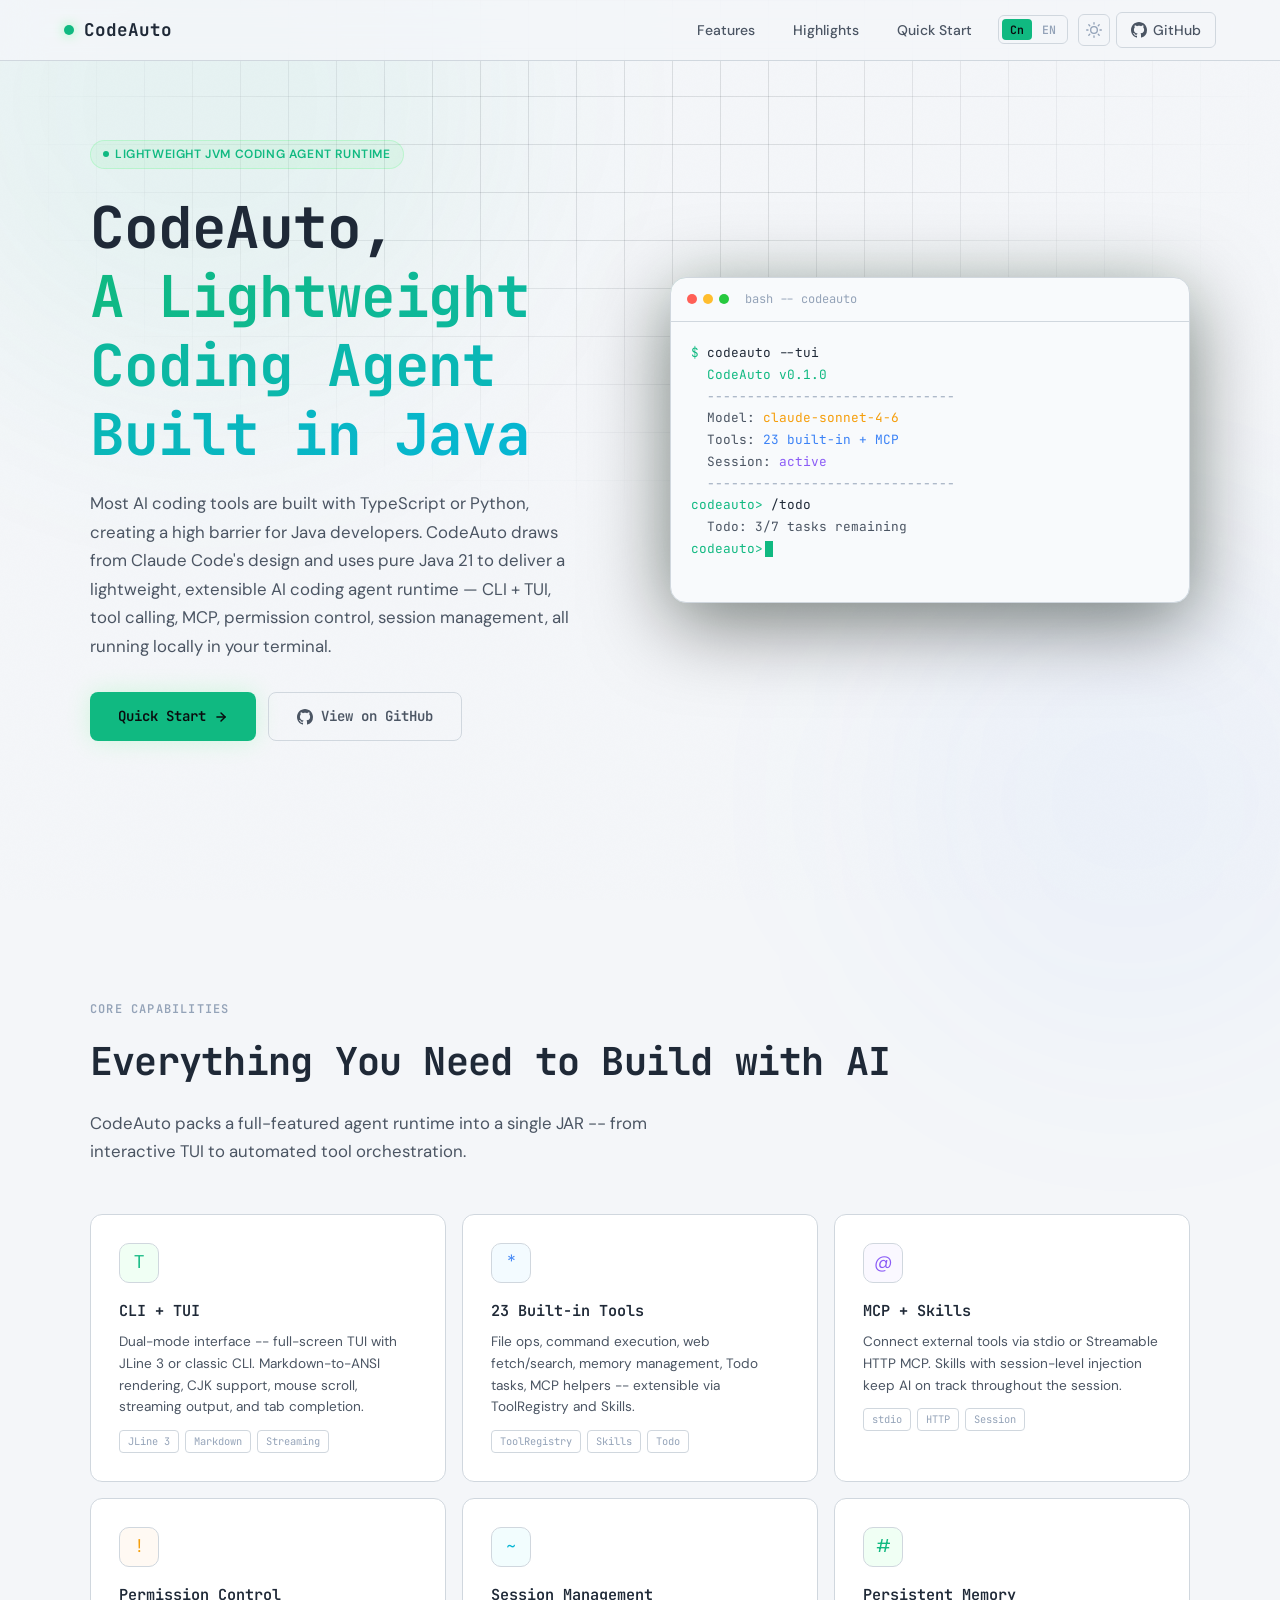
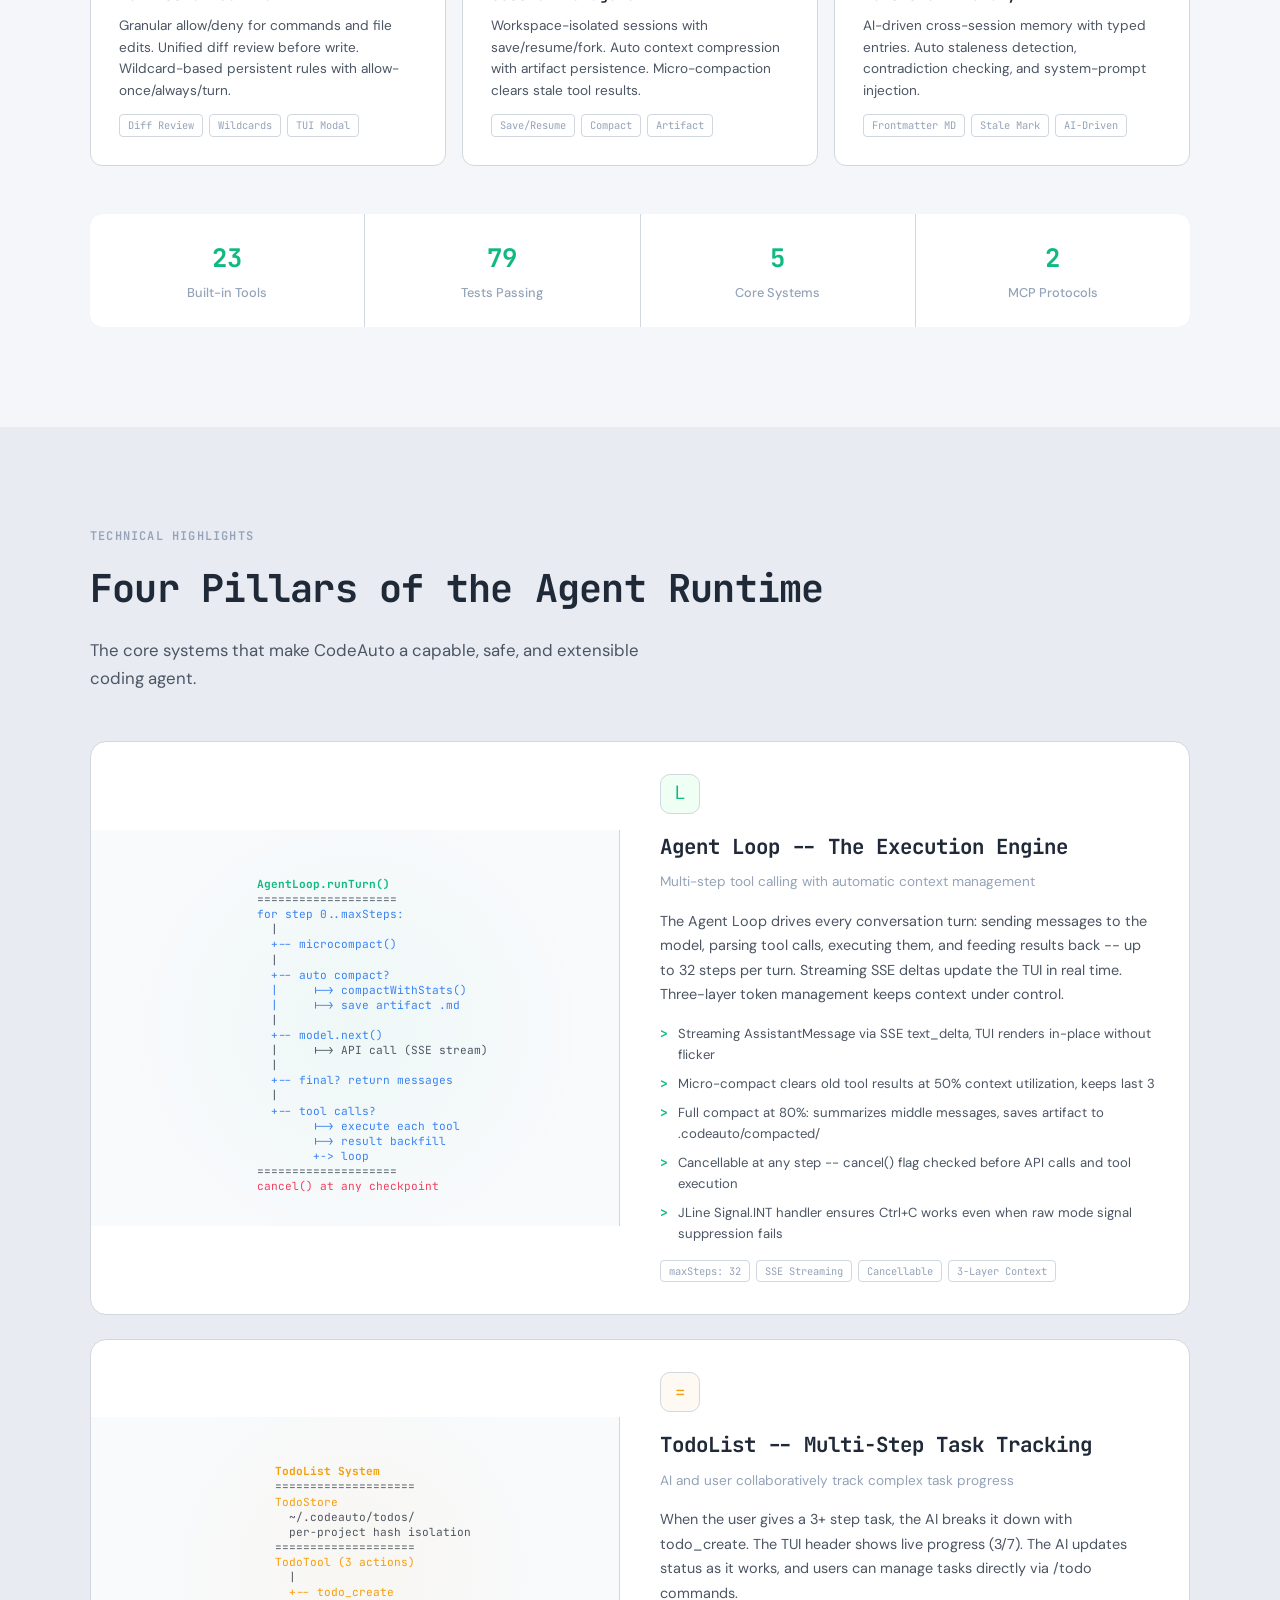
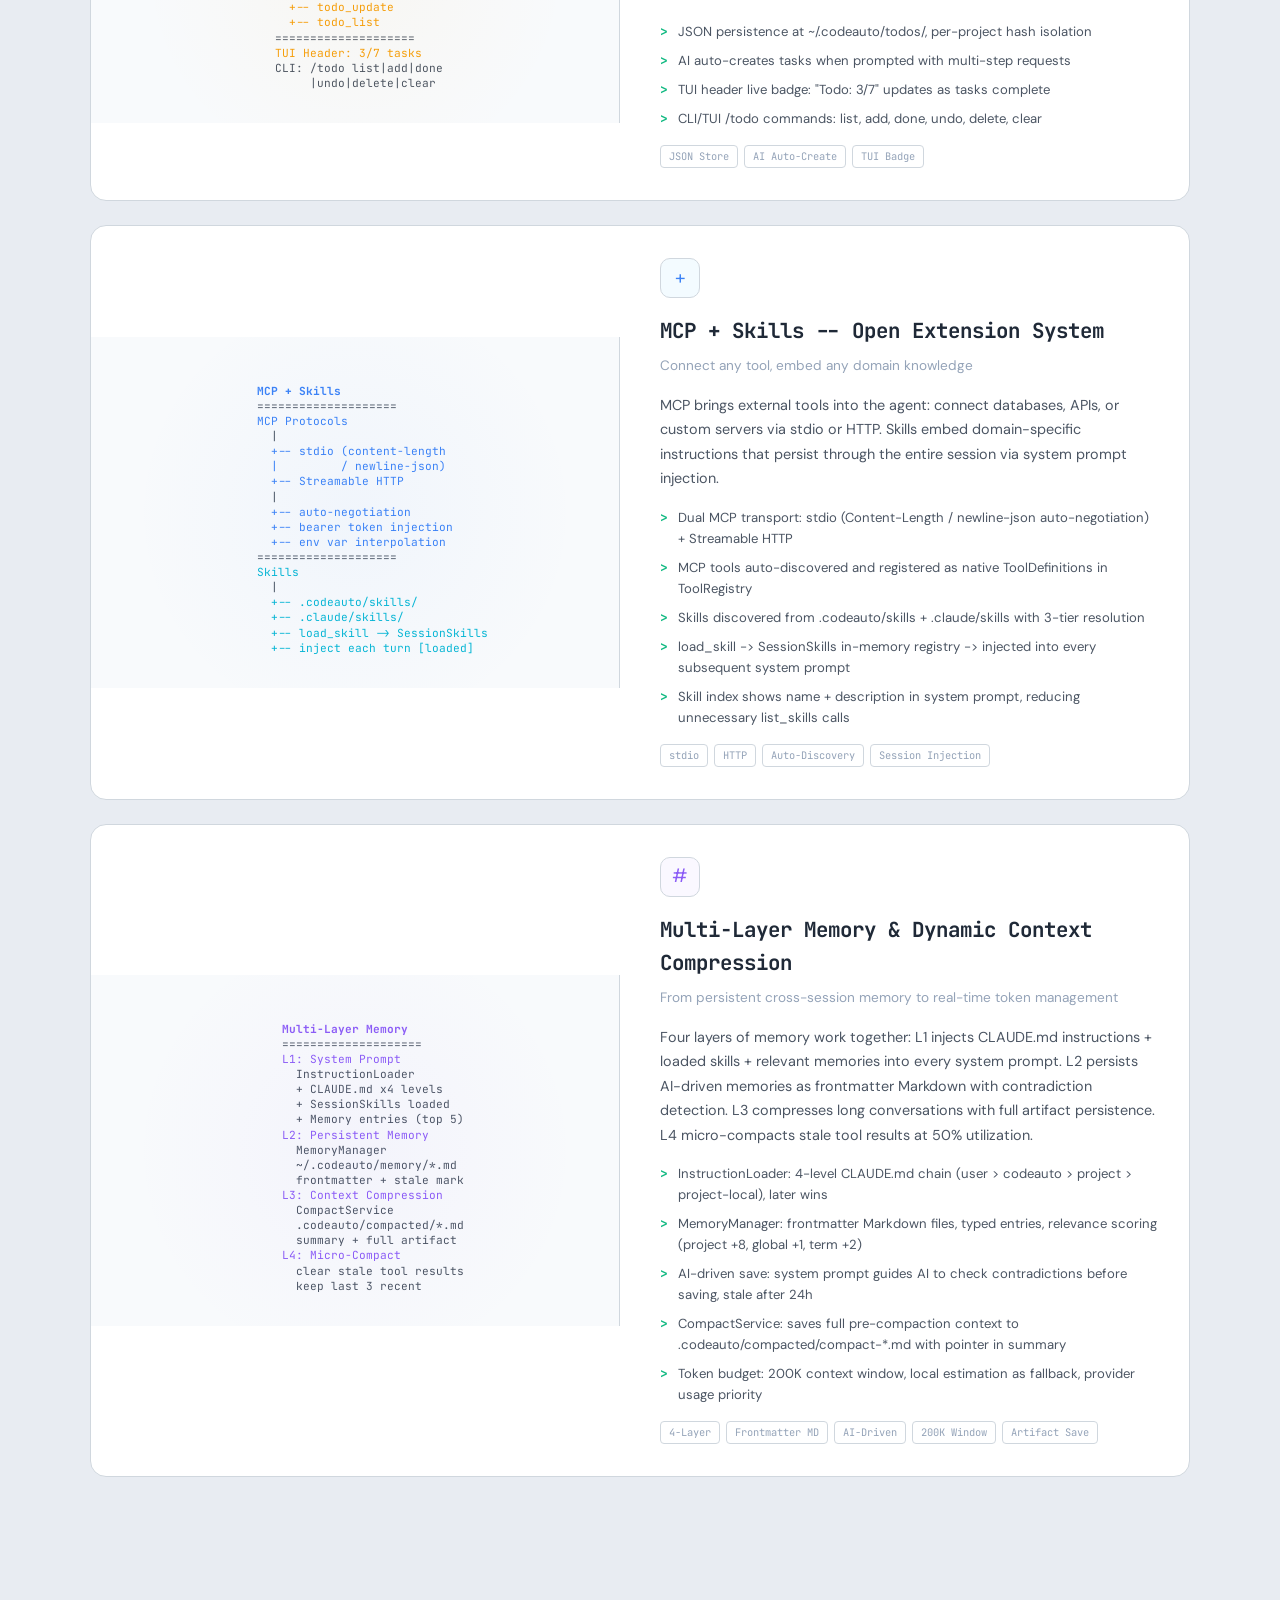
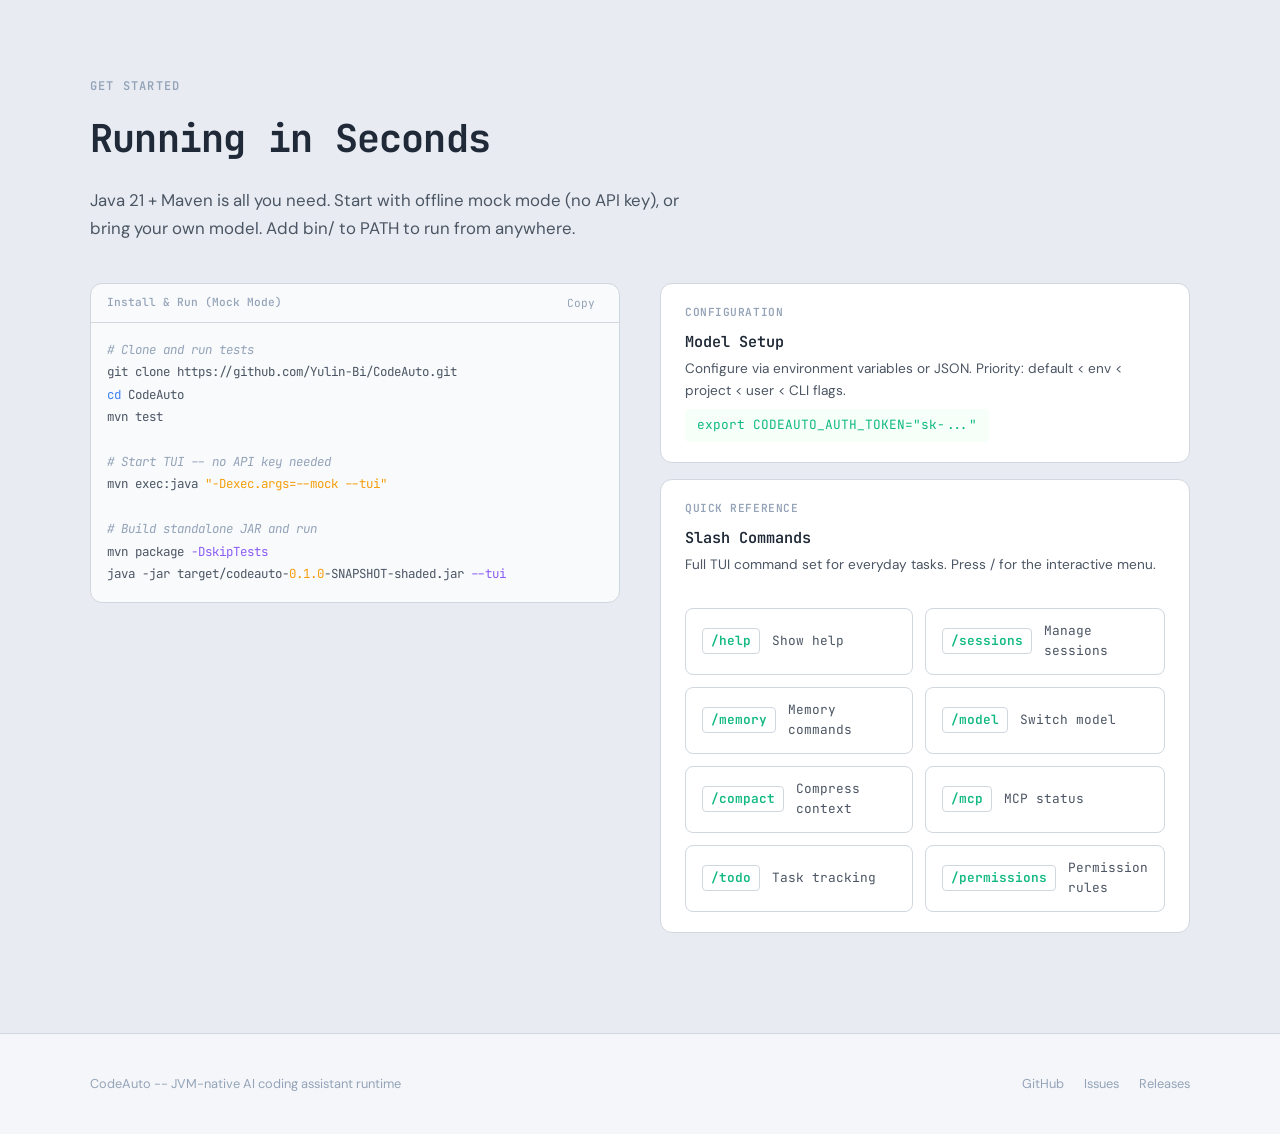
==== commit 1cc05b7e: "增加上下文长度配置以适配不同模型 更新文档" ====
--- a/instruction/index.html
+++ b/instruction/index.html
@@ -506,7 +506,7 @@
    <span class="dim">  ====================</span>
    <span class="fc">  Skills</span>
    <span class="dim">    |</span>
-   <span class="fc">    +-- .code-auto/skills/</span>
+   <span class="fc">    +-- .codeauto/skills/</span>
    <span class="fc">    +-- .claude/skills/</span>
    <span class="fc">    +-- load_skill -> SessionSkills</span>
    <span class="fc">    +-- inject each turn [loaded]</span></div>
@@ -519,7 +519,7 @@
         <ul class="hl-features">
           <li data-i18n="hl.mcp.f1">Dual MCP transport: stdio (Content-Length / newline-json auto-negotiation) + Streamable HTTP</li>
           <li data-i18n="hl.mcp.f2">MCP tools auto-discovered and registered as native ToolDefinitions in ToolRegistry</li>
-          <li data-i18n="hl.mcp.f3">Skills discovered from .code-auto/skills + .claude/skills with 3-tier resolution</li>
+          <li data-i18n="hl.mcp.f3">Skills discovered from .codeauto/skills + .claude/skills with 3-tier resolution</li>
           <li data-i18n="hl.mcp.f4">load_skill -> SessionSkills in-memory registry -> injected into every subsequent system prompt</li>
           <li data-i18n="hl.mcp.f5">Skill index shows name + description in system prompt, reducing unnecessary list_skills calls</li>
         </ul>
@@ -686,7 +686,7 @@
     'hl.mcp.desc': 'MCP 将外部工具引入代理：通过 stdio 或 HTTP 连接数据库、API 或自定义服务。Skills 将领域专属指令嵌入会话的每轮 system prompt 中。',
     'hl.mcp.f1': '双 MCP 传输： stdio（Content-Length / newline-json 自动协商）+ Streamable HTTP',
     'hl.mcp.f2': 'MCP 工具自动发现并注册为原生 ToolDefinition，纳入 ToolRegistry',
-    'hl.mcp.f3': 'Skills 从 .code-auto/skills + .claude/skills 三层发现',
+    'hl.mcp.f3': 'Skills 从 .codeauto/skills + .claude/skills 三层发现',
     'hl.mcp.f4': 'load_skill -> SessionSkills 内存注册表 -> 后续每轮 system prompt 注入',
     'hl.mcp.f5': 'Skill 索引在 system prompt 中展示名称+描述，减少不必要的 list_skills',
     'hl.memory.title': '多层记忆与动态上下文压缩',
@@ -770,7 +770,7 @@
     'hl.mcp.desc': 'MCP brings external tools into the agent: connect databases, APIs, or custom servers via stdio or HTTP. Skills embed domain-specific instructions that persist through the entire session via system prompt injection.',
     'hl.mcp.f1': 'Dual MCP transport: stdio (Content-Length / newline-json auto-negotiation) + Streamable HTTP',
     'hl.mcp.f2': 'MCP tools auto-discovered and registered as native ToolDefinitions in ToolRegistry',
-    'hl.mcp.f3': 'Skills discovered from .code-auto/skills + .claude/skills with 3-tier resolution',
+    'hl.mcp.f3': 'Skills discovered from .codeauto/skills + .claude/skills with 3-tier resolution',
     'hl.mcp.f4': 'load_skill -> SessionSkills in-memory registry -> injected into every subsequent system prompt',
     'hl.mcp.f5': 'Skill index shows name + description in system prompt, reducing unnecessary list_skills calls',
     'hl.memory.title': 'Multi-Layer Memory & Dynamic Context Compression',
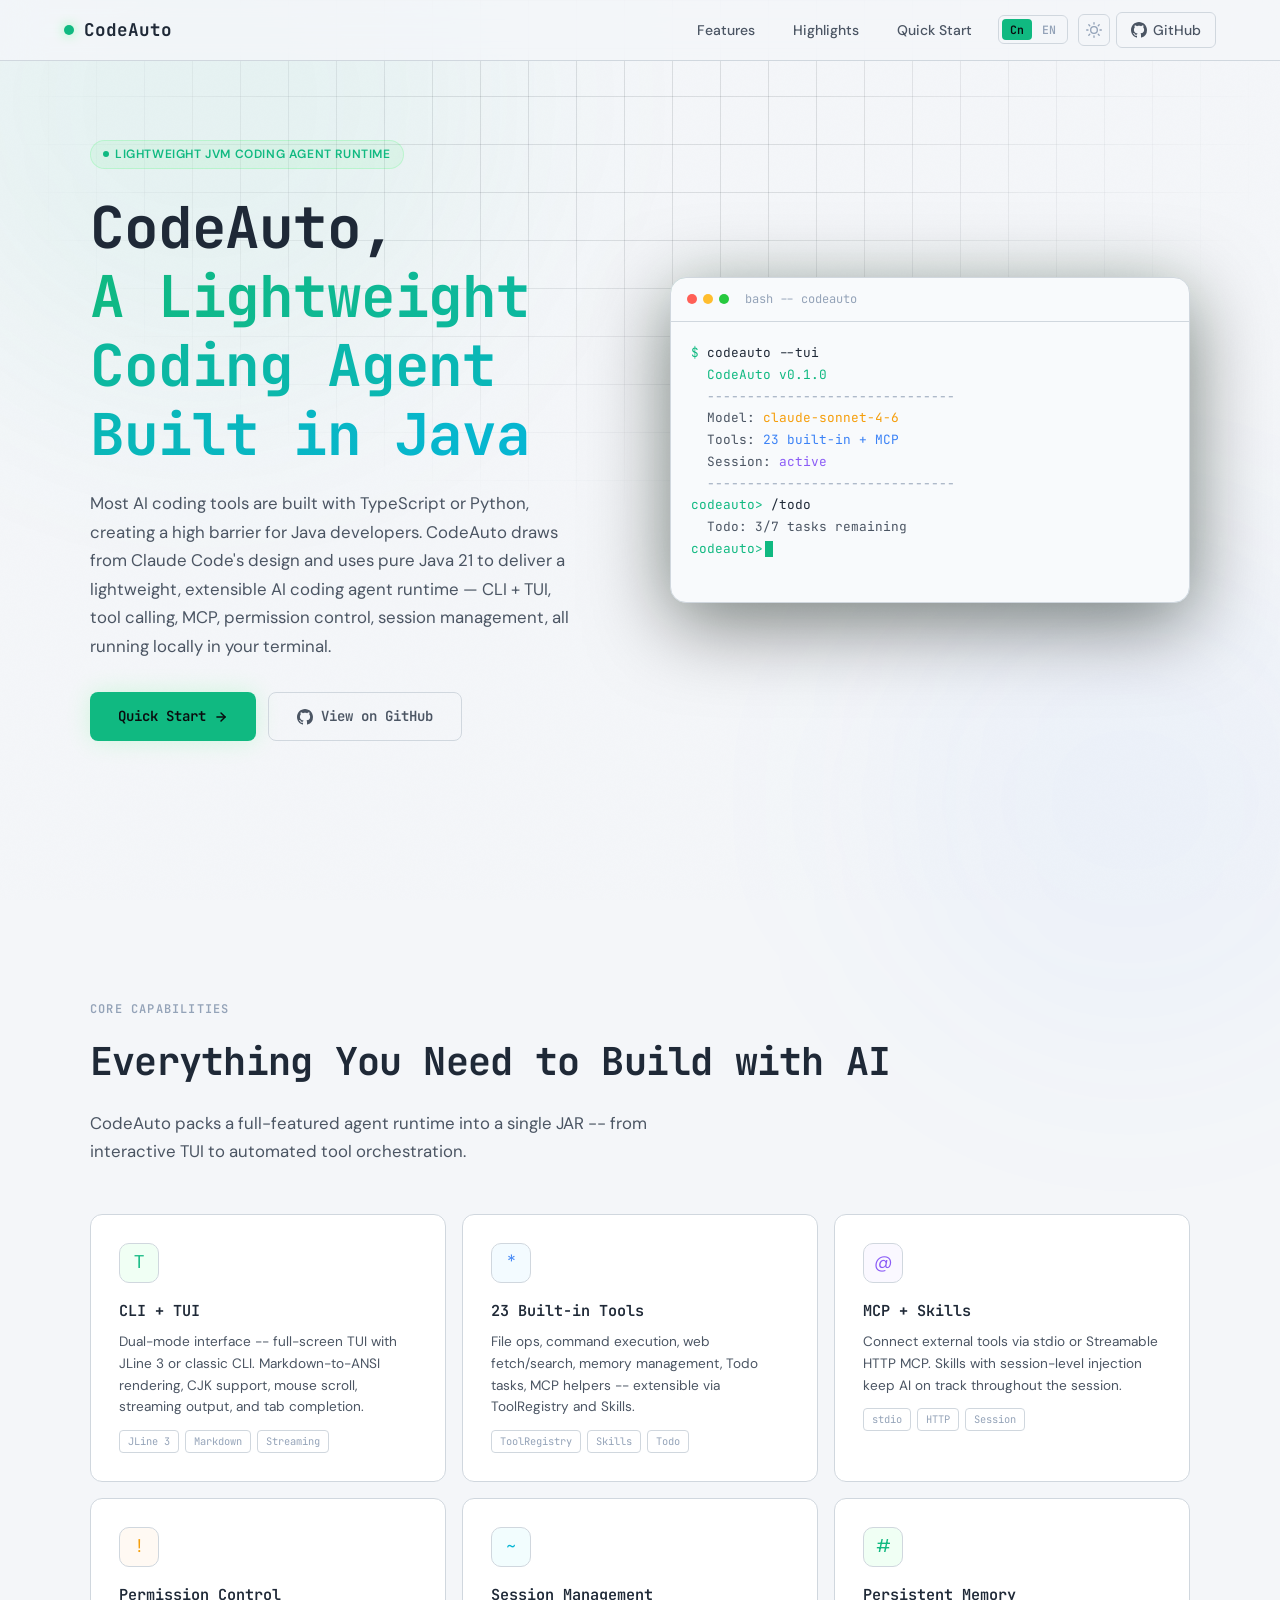
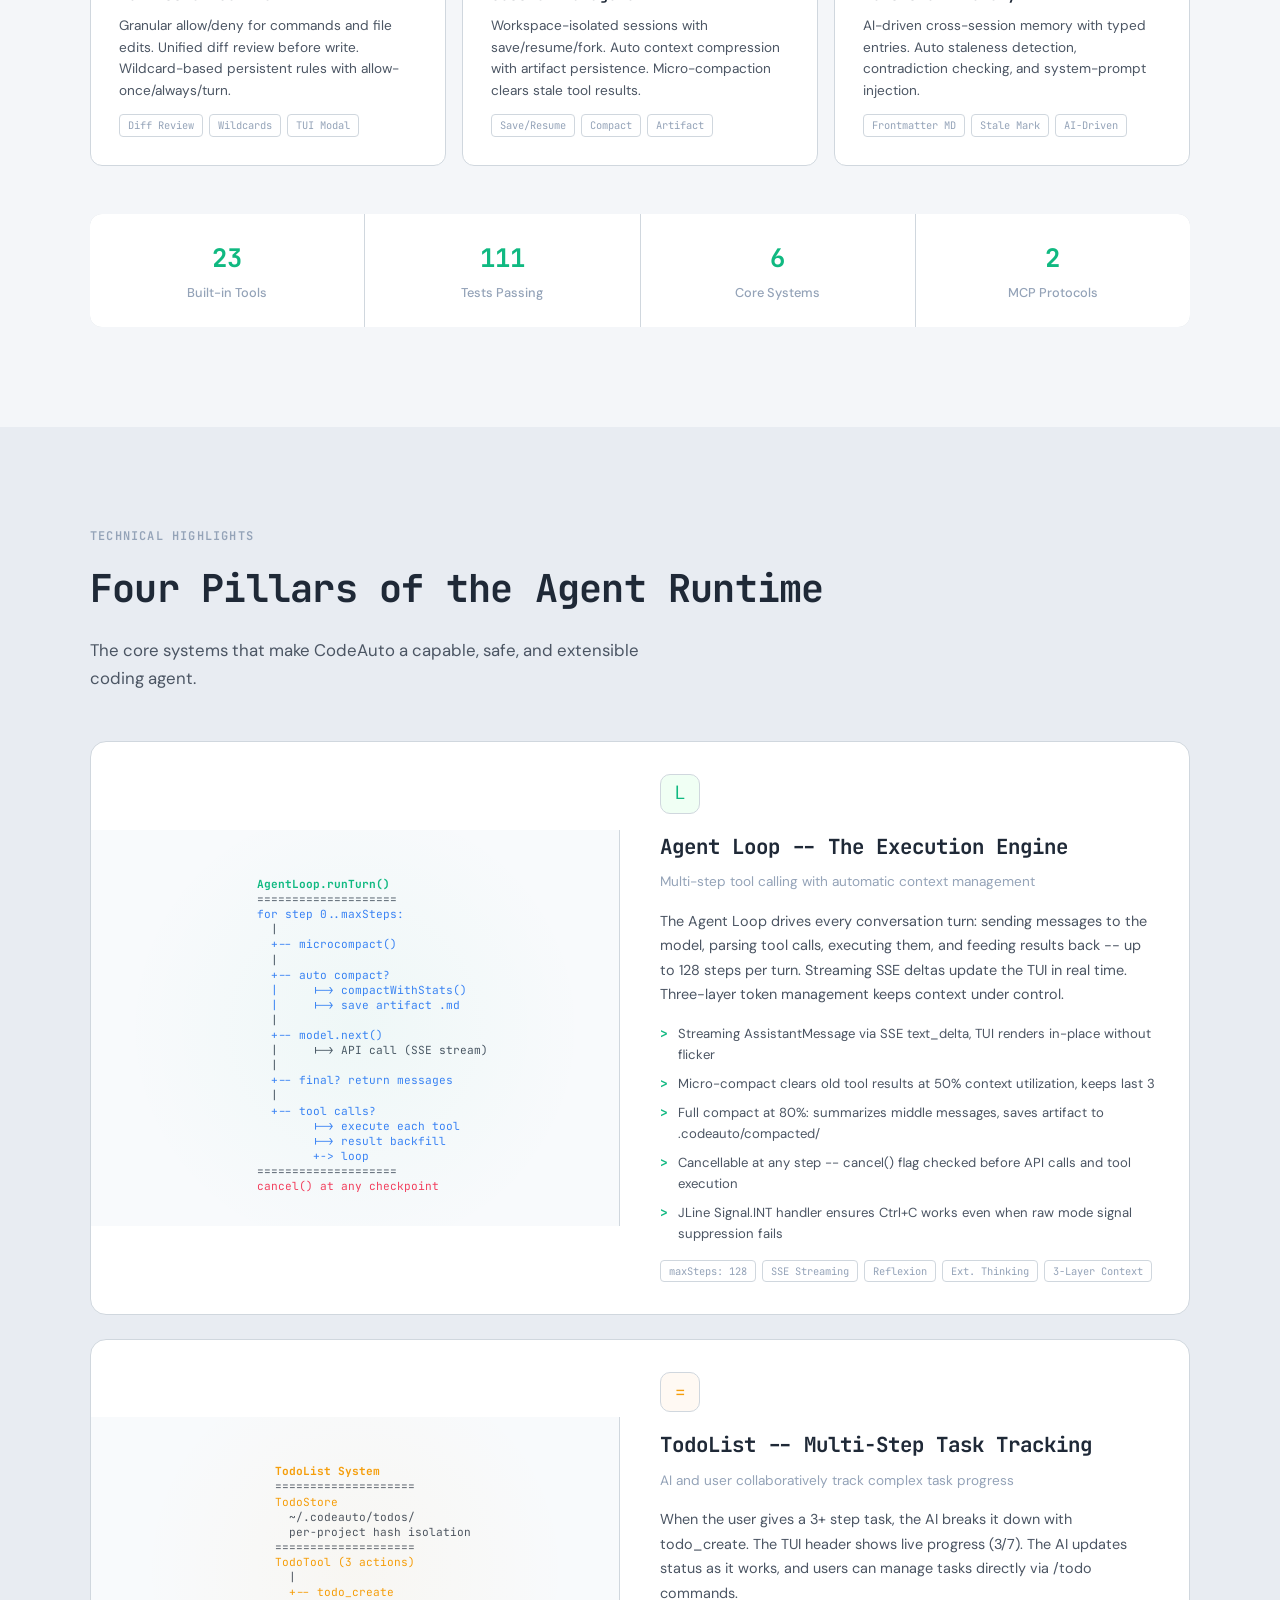
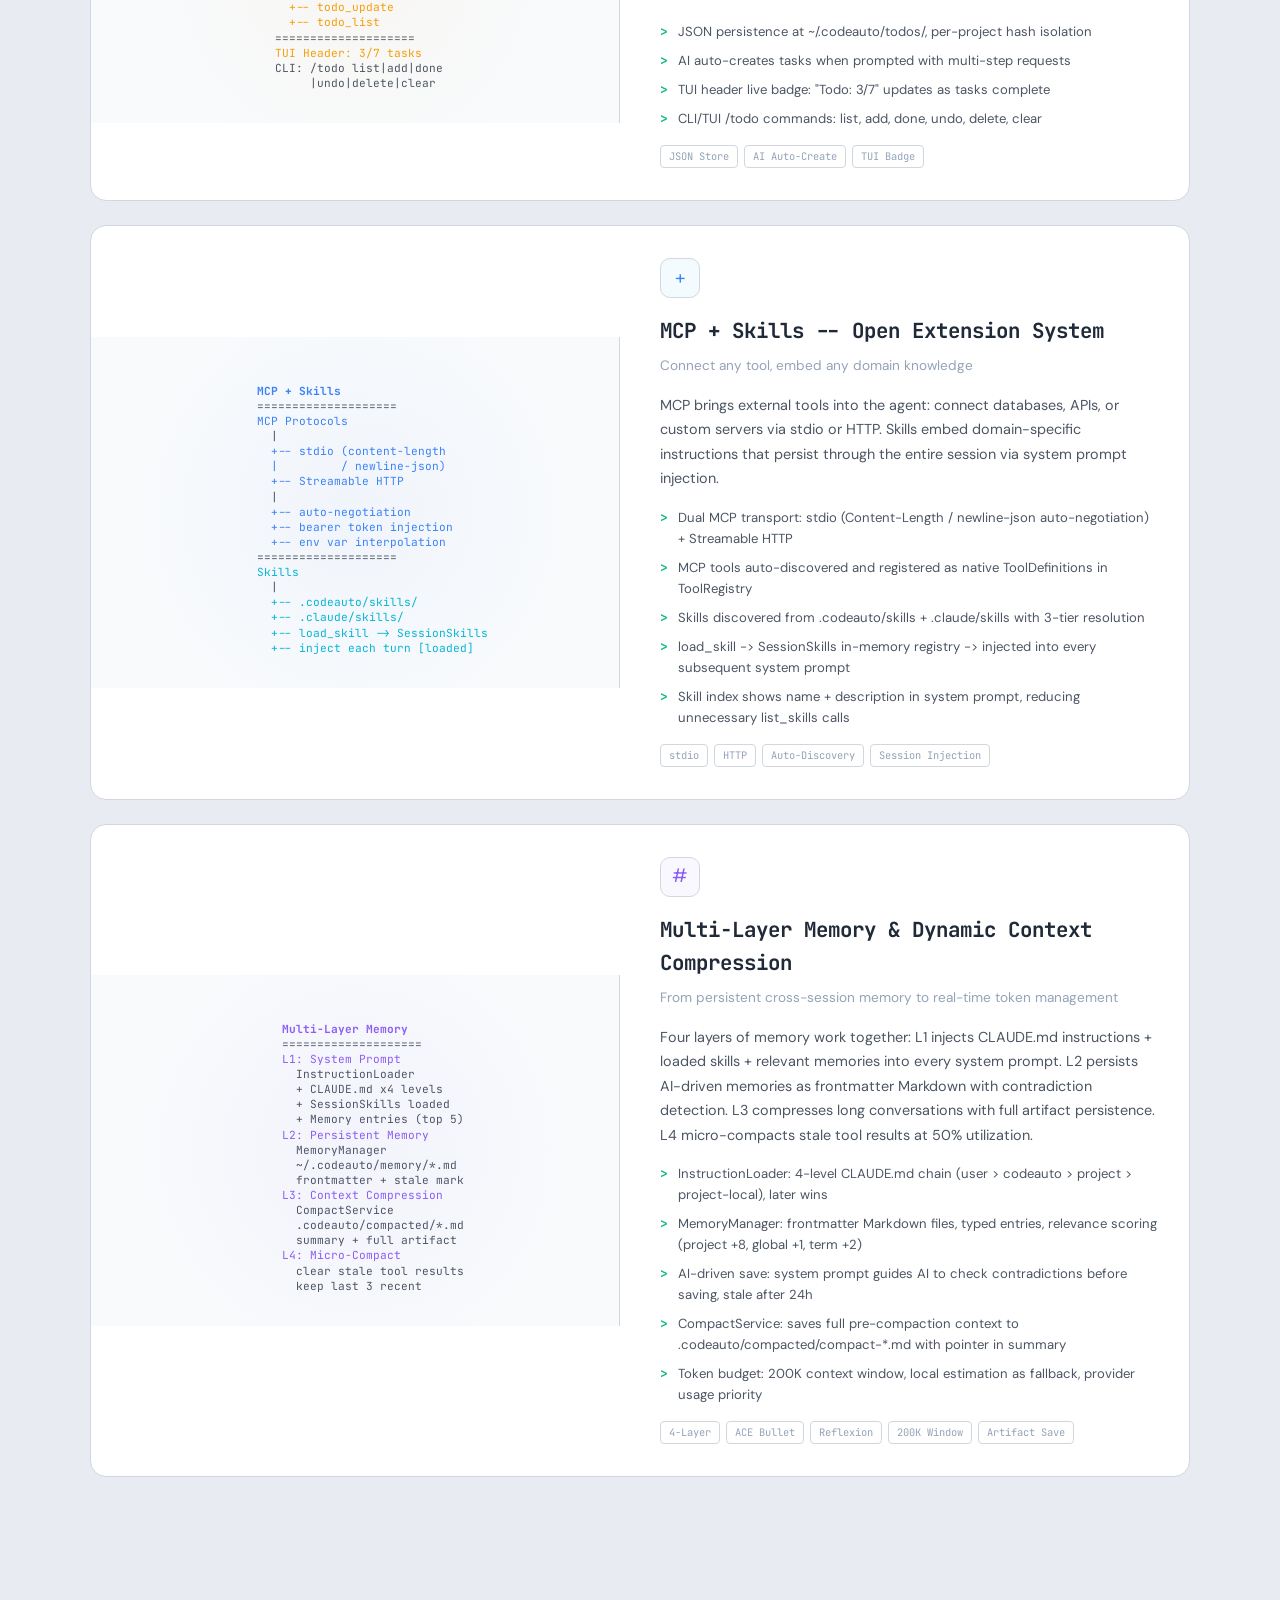
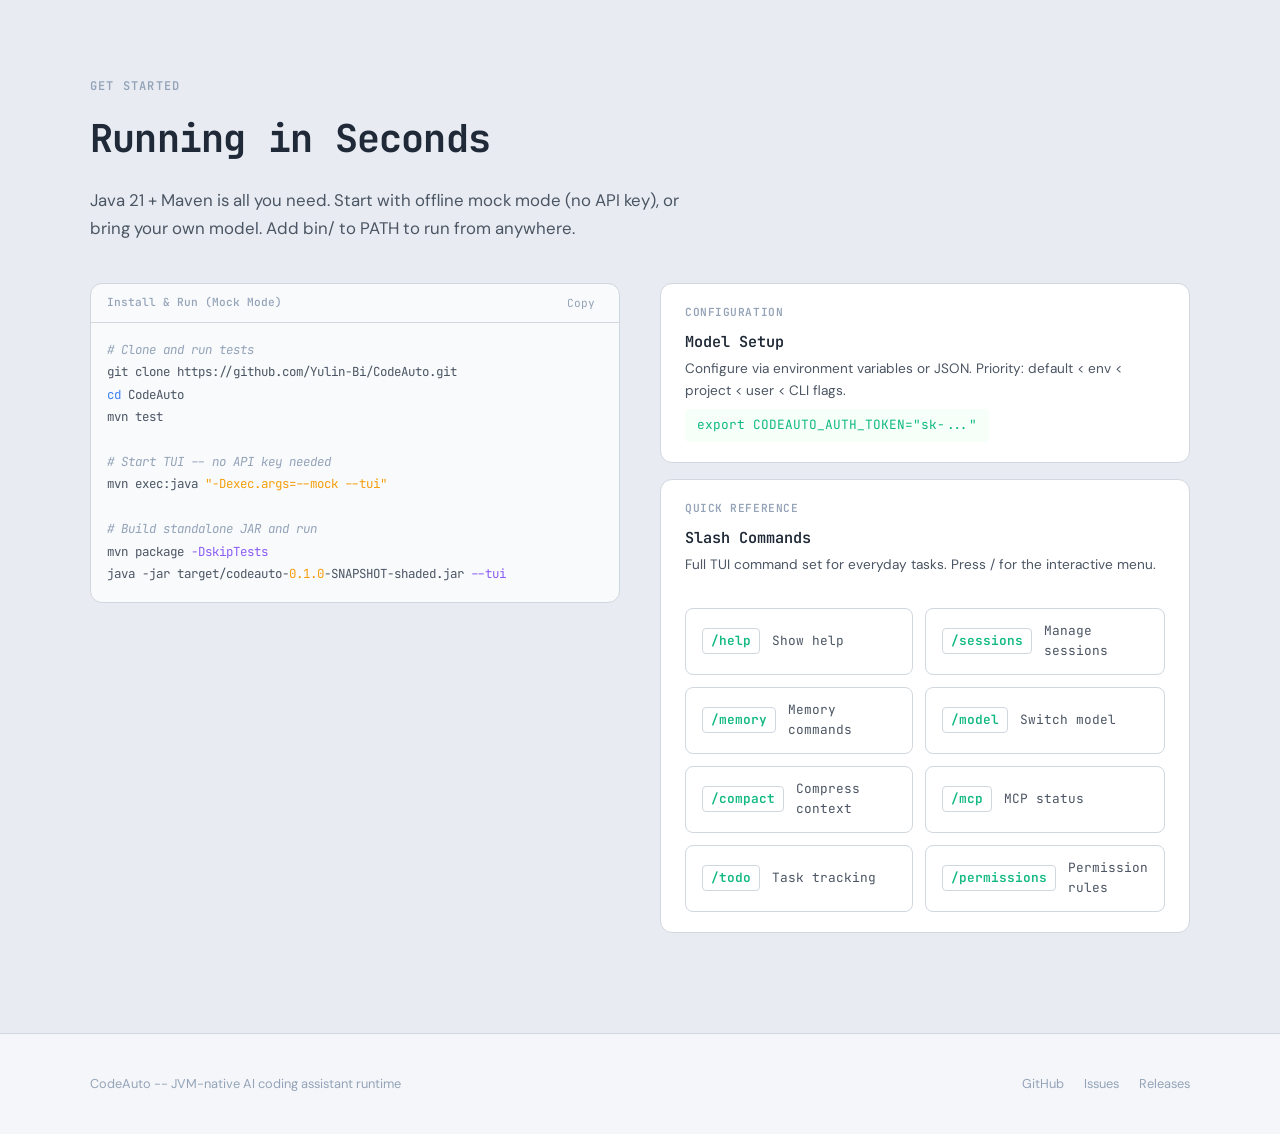
==== commit 4932986c: "增加api兼容extended thinking配置" ====
--- a/instruction/index.html
+++ b/instruction/index.html
@@ -397,8 +397,8 @@
     </div>
     <div class="stats-bar">
       <div class="stat-item"><div class="stat-number">23</div><div class="stat-label" data-i18n="stats.tools">Built-in Tools</div></div>
-      <div class="stat-item"><div class="stat-number">79</div><div class="stat-label" data-i18n="stats.tests">Tests Passing</div></div>
-      <div class="stat-item"><div class="stat-number">5</div><div class="stat-label" data-i18n="stats.models">Core Systems</div></div>
+      <div class="stat-item"><div class="stat-number">111</div><div class="stat-label" data-i18n="stats.tests">Tests Passing</div></div>
+      <div class="stat-item"><div class="stat-number">6</div><div class="stat-label" data-i18n="stats.models">Core Systems</div></div>
       <div class="stat-item"><div class="stat-number">2</div><div class="stat-label" data-i18n="stats.deps">MCP Protocols</div></div>
     </div>
   </div>
@@ -441,7 +441,7 @@
         <div class="hl-icon agent">L</div>
         <h3 data-i18n="hl.agent.title">Agent Loop -- The Execution Engine</h3>
         <div class="hl-subtitle" data-i18n="hl.agent.subtitle">Multi-step tool calling with automatic context management</div>
-        <p class="hl-desc" data-i18n="hl.agent.desc">The Agent Loop drives every conversation turn: sending messages to the model, parsing tool calls, executing them, and feeding results back -- up to 32 steps per turn. Streaming SSE deltas update the TUI in real time. Three-layer token management keeps context under control.</p>
+        <p class="hl-desc" data-i18n="hl.agent.desc">The Agent Loop drives every conversation turn: sending messages to the model, parsing tool calls, executing them, and feeding results back -- up to 128 steps per turn. Streaming SSE deltas update the TUI in real time. Three-layer token management keeps context under control.</p>
         <ul class="hl-features">
           <li data-i18n="hl.agent.f1">Streaming AssistantMessage via SSE text_delta, TUI renders in-place without flicker</li>
           <li data-i18n="hl.agent.f2">Micro-compact clears old tool results at 50% context utilization, keeps last 3</li>
@@ -449,7 +449,7 @@
           <li data-i18n="hl.agent.f4">Cancellable at any step -- cancel() flag checked before API calls and tool execution</li>
           <li data-i18n="hl.agent.f5">JLine Signal.INT handler ensures Ctrl+C works even when raw mode signal suppression fails</li>
         </ul>
-        <div class="hl-tags"><span class="feature-tag">maxSteps: 32</span><span class="feature-tag">SSE Streaming</span><span class="feature-tag">Cancellable</span><span class="feature-tag">3-Layer Context</span></div>
+        <div class="hl-tags"><span class="feature-tag">maxSteps: 128</span><span class="feature-tag">SSE Streaming</span><span class="feature-tag">Reflexion</span><span class="feature-tag">Ext. Thinking</span><span class="feature-tag">3-Layer Context</span></div>
       </div>
     </div>
 
@@ -562,7 +562,7 @@
           <li data-i18n="hl.memory.f4">CompactService: saves full pre-compaction context to .codeauto/compacted/compact-*.md with pointer in summary</li>
           <li data-i18n="hl.memory.f5">Token budget: 200K context window, local estimation as fallback, provider usage priority</li>
         </ul>
-        <div class="hl-tags"><span class="feature-tag">4-Layer</span><span class="feature-tag">Frontmatter MD</span><span class="feature-tag">AI-Driven</span><span class="feature-tag">200K Window</span><span class="feature-tag">Artifact Save</span></div>
+        <div class="hl-tags"><span class="feature-tag">4-Layer</span><span class="feature-tag">ACE Bullet</span><span class="feature-tag">Reflexion</span><span class="feature-tag">200K Window</span><span class="feature-tag">Artifact Save</span></div>
       </div>
     </div>
   </div>
@@ -668,12 +668,12 @@
     'highlights.desc': 'Agent Loop、TodoList、MCP/Skills、多层记忆与动态上下文压缩 —— 构成了 CodeAuto 的能力、安全性和可扩展性基础。',
     'hl.agent.title': 'Agent Loop —— 执行引擎',
     'hl.agent.subtitle': '多步工具调用 + 自动上下文管理',
-    'hl.agent.desc': 'Agent Loop 驱动每轮对话：将消息发送到模型，解析工具调用，执行工具，结果回填 —— 最多 32 步。SSE 流式输出实时更新 TUI。三层 token 管理确保上下文受控。',
+    'hl.agent.desc': 'Agent Loop 驱动每轮对话：将消息发送到模型，解析工具调用，执行工具，结果回填 —— 最多 128 步。SSE 流式输出实时更新 TUI，支持 Extended Thinking 思考内容流式显示。每轮结束后自动触发 Reflexion 自反思，检测失败信号并保存结构化教训。',
     'hl.agent.f1': 'SSE text_delta 流式 AssistantMessage，TUI 原地刷新不闪屏',
     'hl.agent.f2': '微压缩在 50% 利用率时清理旧工具结果，保留最近 3 个',
     'hl.agent.f3': '全压缩在 80% 时触发：摘要中段消息，完整产物落盘 .codeauto/compacted/',
     'hl.agent.f4': '任意检查点可取消 —— cancel() 在 API 调用前、工具执行前检查',
-    'hl.agent.f5': 'JLine Signal.INT 处理器确保 raw mode 信号抑制失败时 Ctrl+C 仍有效',
+    'hl.agent.f5': '每轮结束后 Reflexion 自动检测失败信号（工具错误/达到最大步数/用户取消），触发模型反思并保存结构化 FEEDBACK 记忆',
     'hl.todo.title': 'TodoList —— 多步任务追踪',
     'hl.todo.subtitle': 'AI 与用户协作追踪复杂任务进度',
     'hl.todo.desc': '用户提出 3+ 步骤任务时，AI 自动用 todo_create 拆解。TUI header 实时显示进度（3/7）。AI 完成步骤后更新状态，用户也可通过 /todo 命令直接管理。',
@@ -691,10 +691,10 @@
     'hl.mcp.f5': 'Skill 索引在 system prompt 中展示名称+描述，减少不必要的 list_skills',
     'hl.memory.title': '多层记忆与动态上下文压缩',
     'hl.memory.subtitle': '从跨会话持久记忆到实时 token 管理',
-    'hl.memory.desc': '四层记忆协同工作：L1 注入 CLAUDE.md 指令+已加载 skills+相关记忆到每轮 system prompt。L2 将 AI 驱动的记忆持久化为 frontmatter Markdown 并自动矛盾检测。L3 压缩长对话并将完整产物落盘。L4 在 50% 利用率时微压缩过期工具结果。',
+    'hl.memory.desc': '四层记忆协同工作：L1 注入 CLAUDE.md 指令+已加载 skills+相关记忆到每轮 system prompt。L2 将 AI 驱动的记忆持久化为 frontmatter Markdown 并自动矛盾检测，包含 ACE Bullet 结构化经验记忆（带 helpful/harmful 计数器）。L3 压缩长对话并将完整产物落盘。L4 在 50% 利用率时微压缩过期工具结果。Past experience 区域引导模型按需检索 bullets 和 reflections。',
     'hl.memory.f1': 'InstructionLoader: 4 级 CLAUDE.md 加载链（user > codeauto > project > project-local），后者优先',
     'hl.memory.f2': 'MemoryManager: frontmatter Markdown 文件，分类条目，相关性评分（project +8, global +1, term +2）',
-    'hl.memory.f3': 'AI 驱动保存: system prompt 指导 AI 在保存前检查矛盾，超过 24 小时标记 stale',
+    'hl.memory.f3': 'ACE Bullet 结构化经验: Reflexion 反思自动创建带 helpful/harmful 计数器的 bullet，Jaccard 去重，按需 grep 检索',
     'hl.memory.f4': 'CompactService: 压缩时保存完整上下文至 .codeauto/compacted/compact-*.md，摘要含文件指针',
     'hl.memory.f5': 'Token 预算: 200K 上下文窗口，本地估算作为 fallback，provider usage 优先使用',
     'quickstart.label': '快速开始',
@@ -752,12 +752,12 @@
     'highlights.desc': 'Agent Loop, TodoList, MCP/Skills, and Multi-Layer Memory with Dynamic Context Compression form the foundation of CodeAuto\'s capability, safety, and extensibility.',
     'hl.agent.title': 'Agent Loop -- The Execution Engine',
     'hl.agent.subtitle': 'Multi-step tool calling with automatic context management',
-    'hl.agent.desc': 'The Agent Loop drives every conversation turn: sending messages to the model, parsing tool calls, executing them, and feeding results back -- up to 32 steps per turn. Streaming SSE deltas update the TUI in real time. Three-layer token management keeps context under control.',
+    'hl.agent.desc': 'The Agent Loop drives every conversation turn: sending messages to the model, parsing tool calls, executing them, and feeding results back -- up to 128 steps per turn. Streaming SSE deltas update the TUI in real time, with Extended Thinking content displayed in a dedicated footer area. After each turn, Reflexion auto-detects failure signals and saves structured lessons as ACE Bullets.',
     'hl.agent.f1': 'Streaming AssistantMessage via SSE text_delta, TUI renders in-place without flicker',
     'hl.agent.f2': 'Micro-compact clears old tool results at 50% context utilization, keeps last 3',
     'hl.agent.f3': 'Full compact at 80%: summarizes middle messages, saves artifact to .codeauto/compacted/',
     'hl.agent.f4': 'Cancellable at any step -- cancel() flag checked before API calls and tool execution',
-    'hl.agent.f5': 'JLine Signal.INT handler ensures Ctrl+C works even when raw mode signal suppression fails',
+    'hl.agent.f5': 'After each turn, Reflexion auto-detects failure signals (tool errors, max steps, user cancel) and saves structured FEEDBACK memories with reusable lessons',
     'hl.todo.title': 'TodoList -- Multi-Step Task Tracking',
     'hl.todo.subtitle': 'AI and user collaboratively track complex task progress',
     'hl.todo.desc': 'When the user gives a 3+ step task, the AI breaks it down with todo_create. The TUI header shows live progress (3/7). The AI updates status as it works, and users can manage tasks directly via /todo commands.',
@@ -775,10 +775,10 @@
     'hl.mcp.f5': 'Skill index shows name + description in system prompt, reducing unnecessary list_skills calls',
     'hl.memory.title': 'Multi-Layer Memory & Dynamic Context Compression',
     'hl.memory.subtitle': 'From persistent cross-session memory to real-time token management',
-    'hl.memory.desc': 'Four layers of memory work together: L1 injects CLAUDE.md instructions + loaded skills + relevant memories into every system prompt. L2 persists AI-driven memories as frontmatter Markdown with contradiction detection. L3 compresses long conversations with full artifact persistence. L4 micro-compacts stale tool results at 50% utilization.',
+    'hl.memory.desc': 'Four layers of memory work together: L1 injects CLAUDE.md instructions + loaded skills + relevant memories into every system prompt. L2 persists AI-driven memories as frontmatter Markdown with ACE Bullet structured experience (helpful/harmful counters) and contradiction detection. L3 compresses long conversations with full artifact persistence. L4 micro-compacts stale tool results at 50% utilization. Past experience section guides model to retrieve bullets and reflections on demand.',
     'hl.memory.f1': 'InstructionLoader: 4-level CLAUDE.md chain (user > codeauto > project > project-local), later wins',
     'hl.memory.f2': 'MemoryManager: frontmatter Markdown files, typed entries, relevance scoring (project +8, global +1, term +2)',
-    'hl.memory.f3': 'AI-driven save: system prompt guides AI to check contradictions before saving, stale after 24h',
+    'hl.memory.f3': 'ACE Bullet structure: Reflexion auto-creates bullets with helpful/harmful counters, Jaccard dedup, on-demand grep retrieval',
     'hl.memory.f4': 'CompactService: saves full pre-compaction context to .codeauto/compacted/compact-*.md with pointer in summary',
     'hl.memory.f5': 'Token budget: 200K context window, local estimation as fallback, provider usage priority',
     'quickstart.label': 'Get Started',
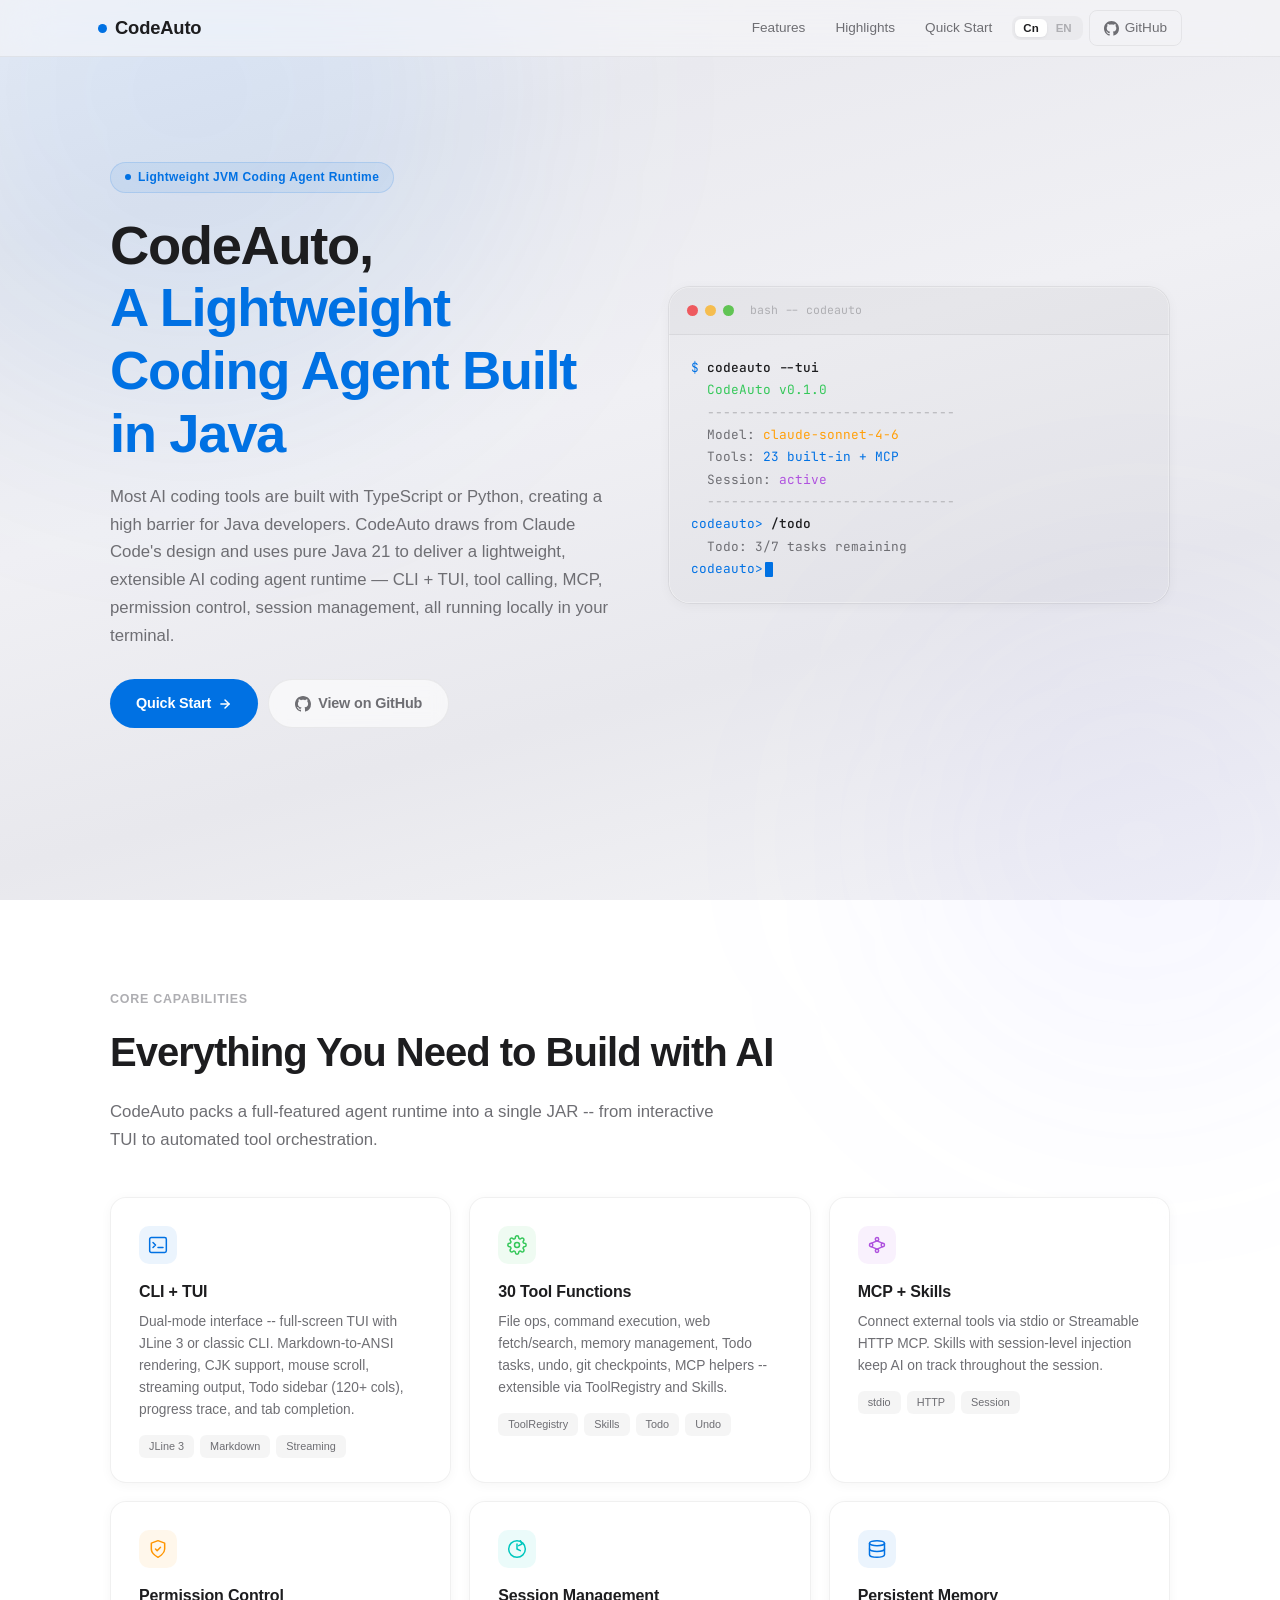
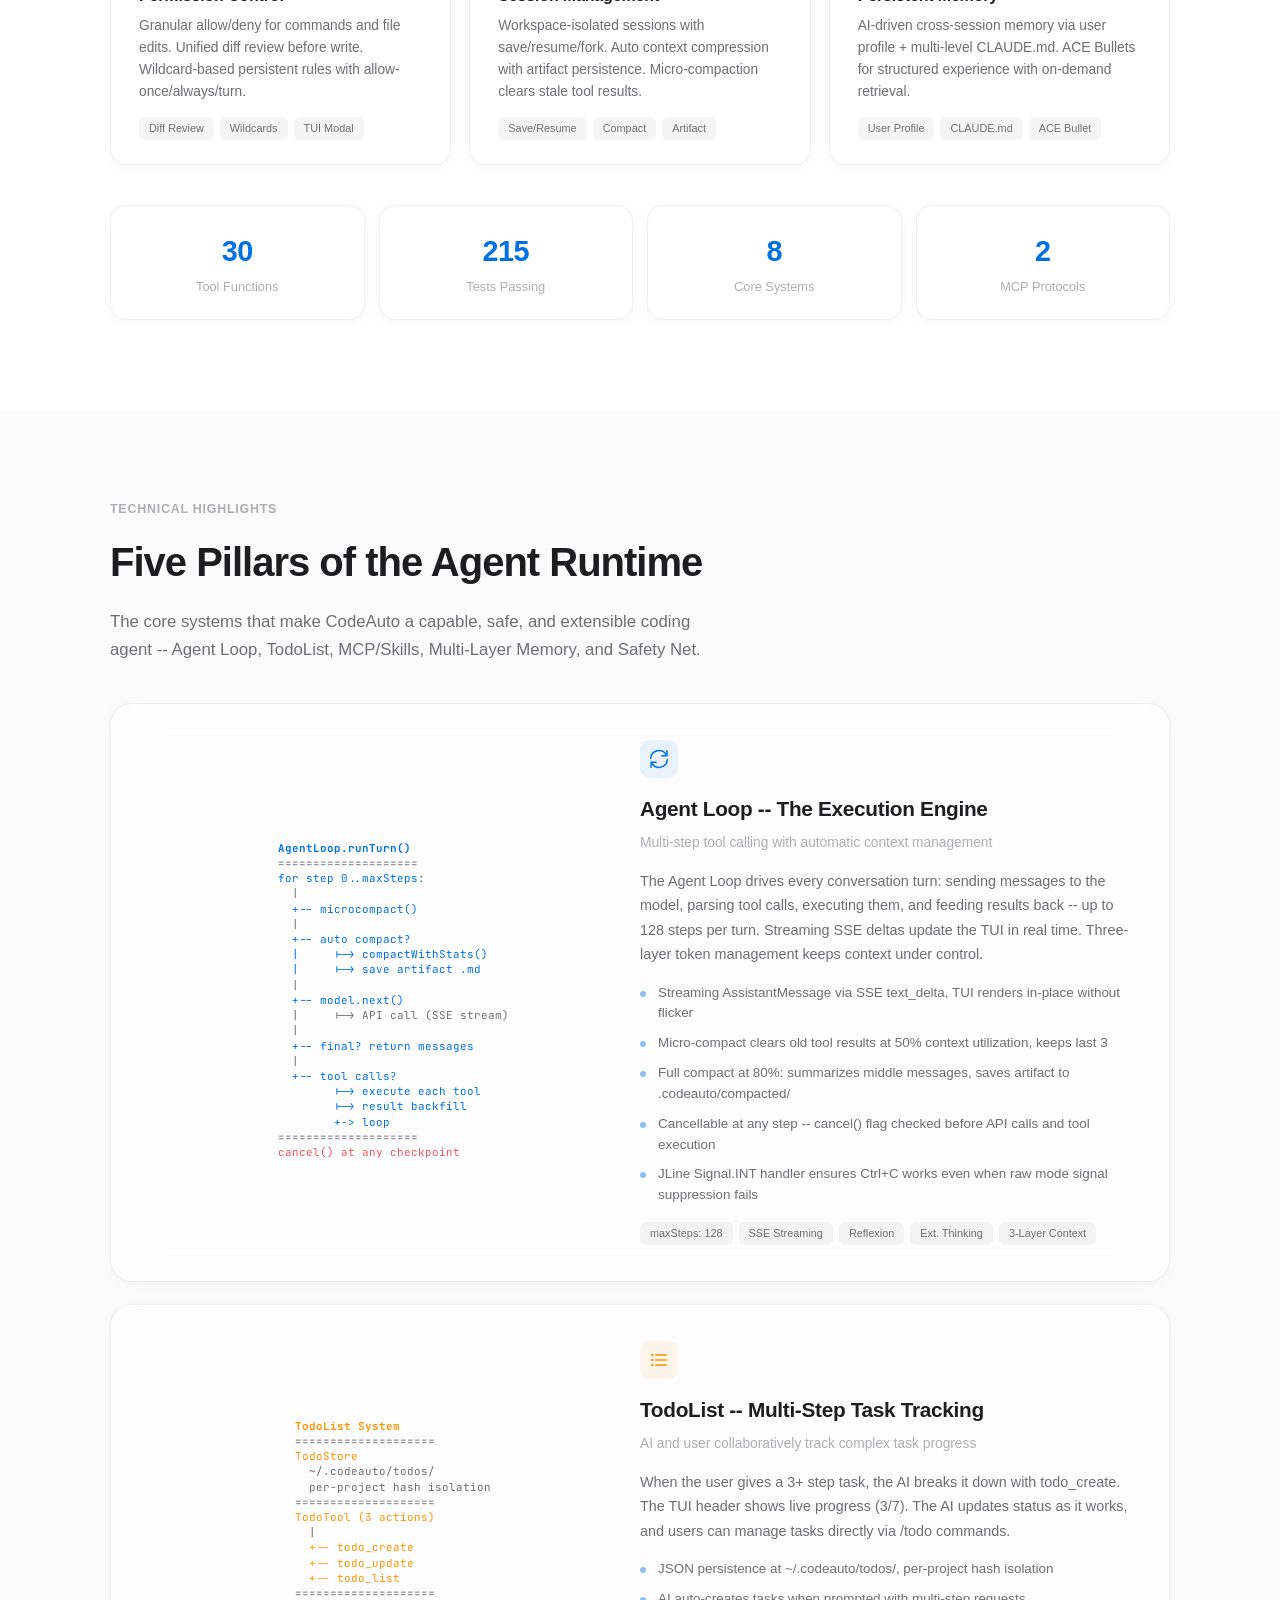
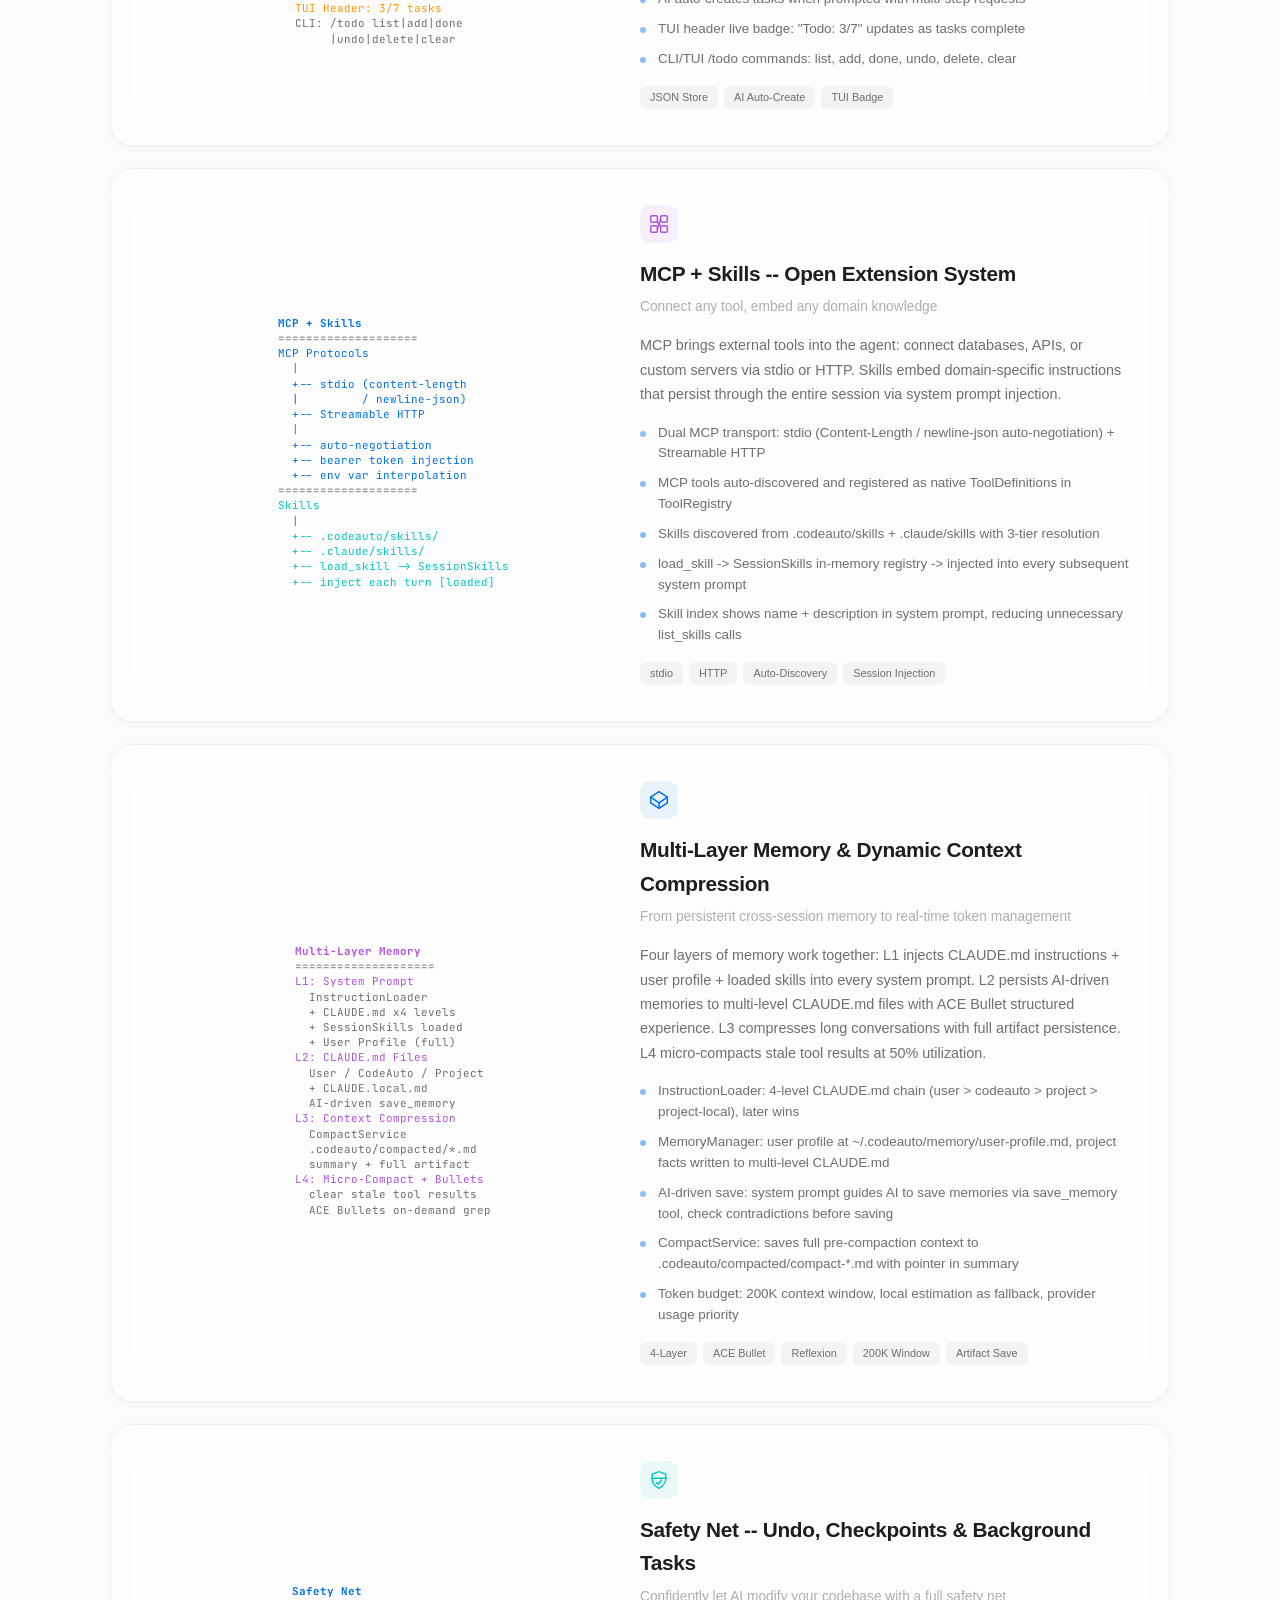
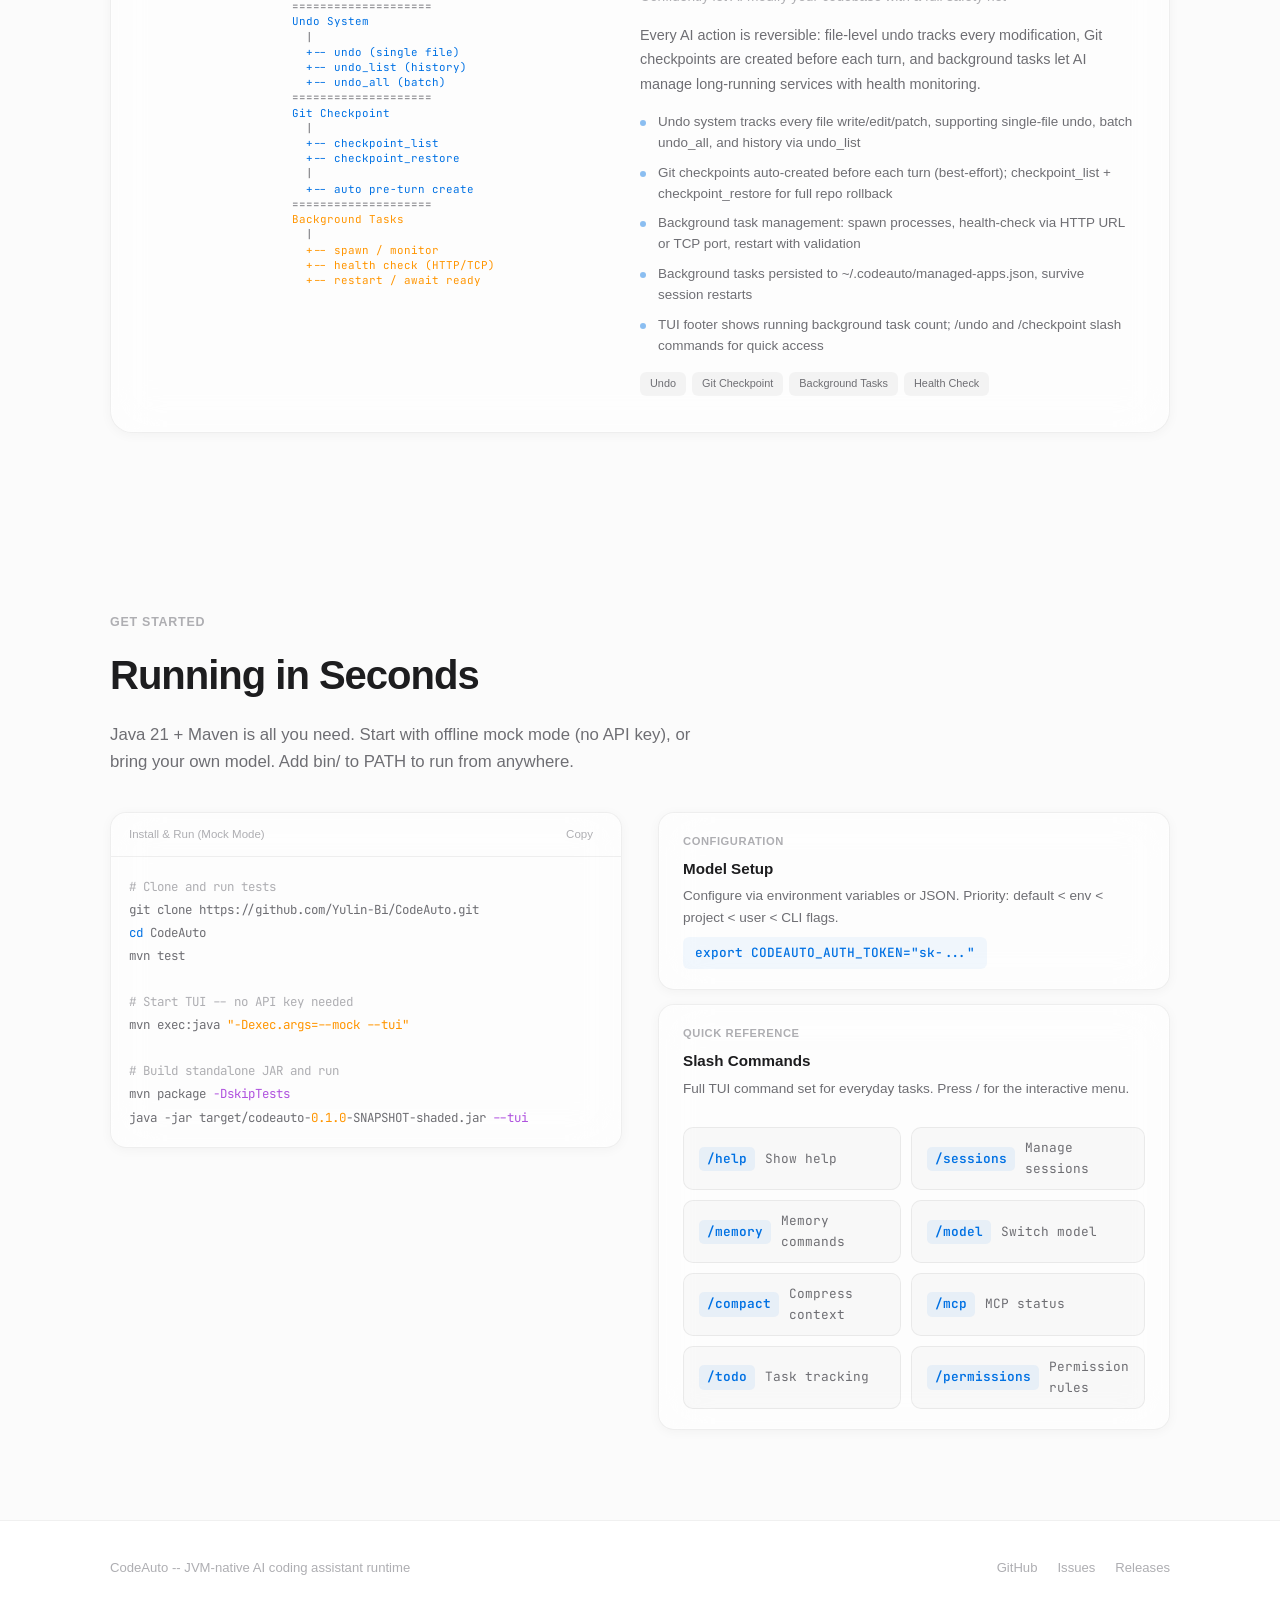
==== commit 7c80d94a: "更新项目概况，进行了一些已知bug修复。" ====
--- a/instruction/index.html
+++ b/instruction/index.html
@@ -8,266 +8,210 @@
 <link href="https://fonts.googleapis.com/css2?family=JetBrains+Mono:wght@400;500;600;700&family=DM+Sans:opsz,wght@9..40,300;9..40,400;9..40,500;9..40,600;9..40,700&display=swap" rel="stylesheet">
 <style>
 :root {
-  --bg-primary: #0a0c0e;
-  --bg-secondary: #0f1215;
-  --bg-card: #14181c;
-  --bg-card-hover: #1a1f24;
-  --bg-terminal: #080a0c;
-  --nav-bg: rgba(10, 12, 14, 0.8);
-  --border-color: #1e2832;
-  --border-active: #2a3a4a;
-  --text-primary: #e8edf2;
-  --text-secondary: #8899aa;
-  --text-muted: #4a5a6a;
-  --accent-green: #00ff41;
-  --accent-green-dim: #00cc34;
-  --accent-blue: #38bdf8;
-  --accent-cyan: #22d3ee;
-  --accent-purple: #a78bfa;
-  --accent-orange: #fb923c;
-  --accent-rose: #fb7185;
-  --glow-green: rgba(0, 255, 65, 0.08);
-  --glow-blue: rgba(56, 189, 248, 0.06);
-  --radius: 12px;
-  --radius-sm: 8px;
-  --radius-lg: 16px;
-}
-[data-theme="light"] {
-  --bg-primary: #f4f6f9;
-  --bg-secondary: #e8ecf2;
-  --bg-card: #ffffff;
-  --bg-card-hover: #f0f3f8;
-  --bg-terminal: #f8fafc;
-  --nav-bg: rgba(244, 246, 249, 0.85);
-  --border-color: #d0d7de;
-  --border-active: #a0aab8;
-  --text-primary: #1f2937;
-  --text-secondary: #4b5563;
-  --text-muted: #94a3b8;
-  --accent-green: #10b981;
-  --accent-green-dim: #059669;
-  --accent-blue: #3b82f6;
-  --accent-cyan: #06b6d4;
-  --accent-purple: #8b5cf6;
-  --accent-orange: #f59e0b;
-  --accent-rose: #f43f5e;
-  --glow-green: rgba(16, 185, 129, 0.07);
-  --glow-blue: rgba(59, 130, 246, 0.05);
-  --glow-spot-green: rgba(16, 185, 129, 0.06);
-  --glow-spot-blue: rgba(59, 130, 246, 0.04);
+  --bg: #f5f5f7;
+  --card-bg: rgba(255,255,255,0.54);
+  --card-hover: rgba(255,255,255,0.72);
+  --card-border: rgba(0,0,0,0.06);
+  --card-border-hover: rgba(0,0,0,0.10);
+  --card-shadow: 0 2px 12px rgba(0,0,0,0.04), 0 0 0 0.5px rgba(255,255,255,0.6) inset;
+  --card-shadow-hover: 0 8px 28px rgba(0,0,0,0.06), 0 0 0 0.5px rgba(255,255,255,0.7) inset;
+  --text: #1d1d1f;
+  --text-secondary: #6e6e73;
+  --text-tertiary: #aeaeb2;
+  --accent: #0071e3;
+  --accent-dim: #0066cc;
+  --accent-bg: rgba(0,113,227,0.07);
+  --accent-border: rgba(0,113,227,0.15);
+  --divider: rgba(0,0,0,0.06);
+  --terminal-bg: rgba(0,0,0,0.02);
+  --radius: 16px;
+  --radius-sm: 10px;
+  --radius-lg: 22px;
+  --font: -apple-system, BlinkMacSystemFont, "SF Pro Display", "PingFang SC", "Helvetica Neue", sans-serif;
+  --font-mono: "SF Mono", "JetBrains Mono", "Fira Code", monospace;
 }
 
 *, *::before, *::after { margin: 0; padding: 0; box-sizing: border-box; }
 html { scroll-behavior: smooth; font-size: 16px; }
 body {
-  font-family: 'DM Sans', sans-serif;
-  background: var(--bg-primary);
-  color: var(--text-primary);
+  font-family: var(--font);
+  background: linear-gradient(165deg, #f2f2f7 0%, #eaeaef 20%, #f0f0f4 45%, #e8e8ed 70%, #f5f5f7 100%);
+  background-attachment: fixed;
+  color: var(--text);
   line-height: 1.6;
   overflow-x: hidden;
   -webkit-font-smoothing: antialiased;
+  -moz-osx-font-smoothing: grayscale;
 }
-body::before {
-  content: '';
-  position: fixed; inset: 0; z-index: -1; opacity: 0.035;
-  background-image: url("data:image/svg+xml,%3Csvg viewBox='0 0 256 256' xmlns='http://www.w3.org/2000/svg'%3E%3Cfilter id='n'%3E%3CfeTurbulence type='fractalNoise' baseFrequency='0.9' numOctaves='4' stitchTiles='stitch'/%3E%3C/filter%3E%3Crect width='100%25' height='100%25' filter='url(%23n)'/%3E%3C/svg%3E");
-  background-size: 256px 256px; pointer-events: none; transition: opacity 0.4s;
-}
-[data-theme="light"] body::before { opacity: 0.015; }
-.grid-bg {
-  position: fixed; inset: 0; z-index: -1;
-  background-image:
-    linear-gradient(rgba(30, 40, 50, 0.12) 1px, transparent 1px),
-    linear-gradient(90deg, rgba(30, 40, 50, 0.12) 1px, transparent 1px);
-  background-size: 48px 48px;
-  mask-image: radial-gradient(ellipse 70% 60% at 50% 15%, black 20%, transparent 70%);
-  -webkit-mask-image: radial-gradient(ellipse 70% 60% at 50% 15%, black 20%, transparent 70%);
-}
-.glow-spot { position: fixed; border-radius: 50%; filter: blur(100px); pointer-events: none; z-index: -1; }
-.glow-spot--green { width: 600px; height: 600px; background: var(--glow-spot-green, rgba(0, 255, 65, 0.04)); top: -200px; left: -100px; }
-.glow-spot--blue { width: 500px; height: 500px; background: var(--glow-spot-blue, rgba(56, 189, 248, 0.03)); bottom: -150px; right: -100px; }
+body::before, body::after { content: ''; position: fixed; border-radius: 50%; filter: blur(120px); pointer-events: none; z-index: 0; }
+body::before { width: 620px; height: 620px; background: rgba(0,113,227,0.09); top: -220px; left: -120px; }
+body::after { width: 480px; height: 480px; background: rgba(100,100,255,0.06); bottom: -180px; right: -100px; }
 
 /* Nav */
-nav { position: fixed; top: 0; left: 0; right: 0; z-index: 100; backdrop-filter: blur(20px); -webkit-backdrop-filter: blur(20px); background: var(--nav-bg); border-bottom: 1px solid var(--border-color); transition: border-color 0.3s; }
-nav.scrolled { border-color: var(--border-active); }
-.nav-inner { max-width: 1200px; margin: 0 auto; padding: 0 24px; height: 60px; display: flex; align-items: center; justify-content: space-between; }
-.nav-logo { display: flex; align-items: center; gap: 10px; font-family: 'JetBrains Mono', monospace; font-weight: 700; font-size: 1.1rem; text-decoration: none; color: var(--text-primary); }
-.nav-logo .logo-dot { display: inline-block; width: 10px; height: 10px; border-radius: 50%; background: var(--accent-green); box-shadow: 0 0 12px rgba(0, 255, 65, 0.4); animation: pulse-dot 2s ease-in-out infinite; }
-@keyframes pulse-dot { 0%, 100% { opacity: 1; transform: scale(1); } 50% { opacity: 0.6; transform: scale(0.85); } }
-.nav-links { display: flex; align-items: center; gap: 6px; }
-.nav-links a { padding: 6px 16px; border-radius: 6px; font-size: 0.875rem; font-weight: 500; text-decoration: none; color: var(--text-secondary); transition: all 0.2s; }
-.nav-links a:hover { color: var(--text-primary); background: rgba(255,255,255,0.04); }
-.nav-links .btn-gh { display: flex; align-items: center; gap: 6px; padding: 6px 14px; border: 1px solid var(--border-color); border-radius: 6px; font-size: 0.875rem; font-weight: 500; color: var(--text-secondary); text-decoration: none; transition: all 0.2s; }
-.nav-links .btn-gh:hover { border-color: var(--accent-green); color: var(--accent-green); background: var(--glow-green); }
-.nav-links .btn-gh svg { width: 16px; height: 16px; fill: currentColor; }
-.lang-toggle { display: flex; align-items: center; gap: 2px; padding: 3px; border-radius: 6px; border: 1px solid var(--border-color); background: rgba(255,255,255,0.02); margin: 0 4px; }
-.lang-btn { padding: 3px 8px; border-radius: 4px; border: none; background: transparent; color: var(--text-muted); font-family: 'JetBrains Mono', monospace; font-size: 0.72rem; font-weight: 600; cursor: pointer; transition: all 0.2s; }
-.lang-btn.active { background: var(--accent-green); color: #0a0c0e; }
+nav { position: fixed; top: 0; left: 0; right: 0; z-index: 100; background: rgba(245,245,247,0.68); backdrop-filter: blur(24px) saturate(180%); -webkit-backdrop-filter: blur(24px) saturate(180%); border-bottom: 1px solid var(--divider); }
+nav.scrolled { background: rgba(245,245,247,0.82); }
+.nav-inner { max-width: 1140px; margin: 0 auto; padding: 0 28px; height: 56px; display: flex; align-items: center; justify-content: space-between; }
+.nav-logo { display: flex; align-items: center; gap: 8px; font-family: var(--font); font-weight: 700; font-size: 1.15rem; text-decoration: none; color: var(--text); letter-spacing: -0.01em; }
+.nav-logo .logo-dot { display: inline-block; width: 9px; height: 9px; border-radius: 50%; background: var(--accent); }
+.nav-links { display: flex; align-items: center; gap: 2px; }
+.nav-links a { padding: 6px 14px; border-radius: 6px; font-size: 0.85rem; font-weight: 500; text-decoration: none; color: var(--text-secondary); transition: all 0.2s; }
+.nav-links a:hover { color: var(--text); background: rgba(0,0,0,0.04); }
+.nav-links .btn-gh { display: flex; align-items: center; gap: 6px; padding: 6px 14px; border: 1px solid var(--card-border); border-radius: 8px; font-size: 0.85rem; font-weight: 500; color: var(--text-secondary); text-decoration: none; transition: all 0.2s; }
+.nav-links .btn-gh:hover { border-color: var(--accent); color: var(--accent); background: var(--accent-bg); }
+.nav-links .btn-gh svg { width: 15px; height: 15px; fill: currentColor; }
+.lang-toggle { display: flex; align-items: center; gap: 1px; padding: 3px; border-radius: 8px; background: rgba(0,0,0,0.03); margin: 0 4px; }
+.lang-btn { padding: 3px 8px; border-radius: 6px; border: none; background: transparent; color: var(--text-tertiary); font-family: var(--font); font-size: 0.72rem; font-weight: 600; cursor: pointer; transition: all 0.2s; }
+.lang-btn.active { background: rgba(255,255,255,0.9); color: var(--text); box-shadow: 0 1px 3px rgba(0,0,0,0.06); }
 .lang-btn:not(.active):hover { color: var(--text-secondary); }
-.theme-toggle { display: flex; align-items: center; justify-content: center; width: 32px; height: 32px; border-radius: 6px; border: 1px solid var(--border-color); background: transparent; cursor: pointer; color: var(--text-muted); transition: all 0.2s; flex-shrink: 0; }
-.theme-toggle:hover { color: var(--accent-green); border-color: var(--accent-green); background: var(--glow-green); }
-.theme-toggle svg { width: 16px; height: 16px; fill: none; stroke: currentColor; stroke-width: 2; stroke-linecap: round; stroke-linejoin: round; transition: transform 0.4s ease; }
-.theme-toggle .sun-icon { display: none; }
-.theme-toggle .moon-icon { display: block; }
-[data-theme="light"] .theme-toggle .sun-icon { display: block; }
-[data-theme="light"] .theme-toggle .moon-icon { display: none; }
 
 /* Sections */
-section { padding: 100px 24px; }
-.section-inner { max-width: 1100px; margin: 0 auto; }
+section { padding: 90px 24px; position: relative; z-index: 1; }
+.section-inner { max-width: 1060px; margin: 0 auto; }
 
 /* Hero */
-.hero { min-height: 100vh; display: flex; align-items: center; padding-top: 80px; position: relative; }
-.hero .section-inner { display: grid; grid-template-columns: 1fr 1fr; gap: 60px; align-items: center; }
-.hero-tag { display: inline-flex; align-items: center; gap: 6px; padding: 4px 12px; border-radius: 100px; font-size: 0.75rem; font-weight: 600; letter-spacing: 0.05em; text-transform: uppercase; background: rgba(0, 255, 65, 0.06); color: var(--accent-green); border: 1px solid rgba(0, 255, 65, 0.15); margin-bottom: 24px; }
-.hero-tag .live-dot { display: inline-block; width: 6px; height: 6px; border-radius: 50%; background: var(--accent-green); animation: pulse-dot 1.5s ease-in-out infinite; }
-.hero h1 { font-family: 'JetBrains Mono', monospace; font-size: clamp(2rem, 5vw, 3.6rem); font-weight: 700; line-height: 1.2; letter-spacing: -0.02em; margin-bottom: 20px; }
-.hero h1 .highlight { background: linear-gradient(135deg, var(--accent-green), var(--accent-cyan)); -webkit-background-clip: text; -webkit-text-fill-color: transparent; background-clip: text; }
-.hero p { font-size: 1.05rem; color: var(--text-secondary); max-width: 480px; line-height: 1.7; margin-bottom: 32px; }
-.hero-actions { display: flex; gap: 12px; flex-wrap: wrap; }
-.btn { display: inline-flex; align-items: center; gap: 8px; padding: 12px 28px; border-radius: var(--radius-sm); font-family: 'JetBrains Mono', monospace; font-size: 0.875rem; font-weight: 600; text-decoration: none; transition: all 0.25s; cursor: pointer; border: none; }
-.btn--primary { background: var(--accent-green); color: #0a0c0e; box-shadow: 0 0 24px rgba(0, 255, 65, 0.15); }
-.btn--primary:hover { background: var(--accent-green-dim); box-shadow: 0 0 40px rgba(0, 255, 65, 0.25); transform: translateY(-1px); }
-.btn--gh { border: 1px solid var(--border-color); color: var(--text-secondary); background: transparent; }
-.btn--gh:hover { border-color: var(--accent-green); color: var(--accent-green); background: var(--glow-green); transform: translateY(-1px); }
-.btn--gh svg { width: 18px; height: 18px; fill: currentColor; }
+.hero { min-height: 100vh; display: flex; align-items: center; padding-top: 80px; }
+.hero .section-inner { display: grid; grid-template-columns: 1fr 1fr; gap: 56px; align-items: center; }
+.hero-tag { display: inline-flex; align-items: center; gap: 7px; padding: 5px 14px; border-radius: 100px; font-size: 0.75rem; font-weight: 600; letter-spacing: 0.03em; background: var(--accent-bg); color: var(--accent); border: 1px solid var(--accent-border); margin-bottom: 22px; }
+.hero-tag .live-dot { display: inline-block; width: 6px; height: 6px; border-radius: 50%; background: var(--accent); animation: pulse-dot 2s ease-in-out infinite; }
+@keyframes pulse-dot { 0%, 100% { opacity: 1; transform: scale(1); } 50% { opacity: 0.5; transform: scale(0.8); } }
+.hero h1 { font-family: var(--font); font-size: clamp(2.2rem, 5vw, 3.4rem); font-weight: 700; line-height: 1.15; letter-spacing: -0.025em; margin-bottom: 18px; }
+.hero h1 .highlight { color: var(--accent); }
+.hero p { font-size: 1.05rem; color: var(--text-secondary); max-width: 500px; line-height: 1.65; margin-bottom: 30px; }
+.hero-actions { display: flex; gap: 10px; flex-wrap: wrap; }
+.btn { display: inline-flex; align-items: center; gap: 7px; padding: 12px 26px; border-radius: 100px; font-family: var(--font); font-size: 0.9rem; font-weight: 600; text-decoration: none; transition: all 0.25s; cursor: pointer; border: none; letter-spacing: -0.01em; }
+.btn--primary { background: var(--accent); color: #fff; }
+.btn--primary:hover { background: var(--accent-dim); transform: translateY(-1px); box-shadow: 0 4px 16px rgba(0,113,227,0.2); }
+.btn--gh { border: 1px solid var(--card-border); color: var(--text-secondary); background: rgba(255,255,255,0.6); backdrop-filter: blur(8px); }
+.btn--gh:hover { border-color: var(--accent); color: var(--accent); background: rgba(255,255,255,0.85); transform: translateY(-1px); }
+.btn--gh svg { width: 17px; height: 17px; fill: currentColor; }
 
 /* Terminal */
 .terminal-wrapper { position: relative; }
-.terminal { background: var(--bg-terminal); border: 1px solid var(--border-color); border-radius: var(--radius-lg); overflow: hidden; box-shadow: 0 0 60px rgba(0, 255, 65, 0.04), 0 20px 80px rgba(0, 0, 0, 0.5); backdrop-filter: blur(4px); position: relative; }
-.terminal::before { content: ''; position: absolute; inset: -1px; border-radius: var(--radius-lg); padding: 1px; background: linear-gradient(135deg, rgba(0,255,65,0.15), transparent 40%, transparent 60%, rgba(56,189,248,0.1)); -webkit-mask: linear-gradient(#fff 0 0) content-box, linear-gradient(#fff 0 0); -webkit-mask-composite: xor; mask-composite: exclude; pointer-events: none; }
-.terminal-header { display: flex; align-items: center; padding: 12px 16px; background: rgba(255,255,255,0.02); border-bottom: 1px solid var(--border-color); gap: 8px; }
-.terminal-dots { display: flex; gap: 6px; }
-.terminal-dot { width: 10px; height: 10px; border-radius: 50%; }
-.terminal-dot--r { background: #ff5f56; }
-.terminal-dot--y { background: #ffbd2e; }
-.terminal-dot--g { background: #27c93f; }
-.terminal-title { font-family: 'JetBrains Mono', monospace; font-size: 0.75rem; color: var(--text-muted); margin-left: 8px; }
-.terminal-body { padding: 20px; font-family: 'JetBrains Mono', monospace; font-size: 0.8rem; line-height: 1.7; min-height: 280px; color: var(--text-secondary); }
-.terminal-line { opacity: 0; animation: term-fade-in 0.4s ease-out forwards; white-space: pre-wrap; word-break: break-all; }
-.terminal-line .prompt { color: var(--accent-green); }
-.terminal-line .cmd { color: var(--text-primary); }
+.terminal { background: var(--terminal-bg); border: 1px solid var(--card-border); border-radius: var(--radius-lg); overflow: hidden; box-shadow: var(--card-shadow); }
+.terminal-header { display: flex; align-items: center; padding: 14px 18px; background: rgba(0,0,0,0.02); border-bottom: 1px solid var(--divider); gap: 10px; }
+.terminal-dots { display: flex; gap: 7px; }
+.terminal-dot { width: 11px; height: 11px; border-radius: 50%; }
+.terminal-dot--r { background: #ee5a5f; }
+.terminal-dot--y { background: #f5bd4f; }
+.terminal-dot--g { background: #61c454; }
+.terminal-title { font-family: var(--font-mono); font-size: 0.72rem; color: var(--text-tertiary); margin-left: 6px; }
+.terminal-body { padding: 22px; font-family: var(--font-mono); font-size: 0.8rem; line-height: 1.75; min-height: 260px; color: var(--text-secondary); }
+.terminal-line { white-space: pre-wrap; word-break: break-all; }
+.terminal-line .prompt { color: var(--accent); }
+.terminal-line .cmd { color: var(--text); font-weight: 500; }
 .terminal-line .output { color: var(--text-secondary); }
-.terminal-line .output-green { color: var(--accent-green); }
-.terminal-line .output-blue { color: var(--accent-blue); }
-.terminal-line .output-purple { color: var(--accent-purple); }
-.terminal-line .output-orange { color: var(--accent-orange); }
-.terminal-line .dim { color: var(--text-muted); }
-.terminal-cursor { display: inline-block; width: 8px; height: 16px; background: var(--accent-green); animation: blink 1s step-end infinite; vertical-align: text-bottom; margin-left: 2px; }
+.terminal-line .output-green { color: #34c759; }
+.terminal-line .output-blue { color: var(--accent); }
+.terminal-line .output-purple { color: #af52de; }
+.terminal-line .output-orange { color: #ff9f0a; }
+.terminal-line .dim { color: var(--text-tertiary); }
+.terminal-cursor { display: inline-block; width: 8px; height: 15px; background: var(--accent); animation: blink 1s step-end infinite; vertical-align: text-bottom; margin-left: 2px; border-radius: 1px; }
 @keyframes blink { 0%, 100% { opacity: 1; } 50% { opacity: 0; } }
-@keyframes term-fade-in { to { opacity: 1; } }
 
 /* Section headers */
-.section-label { font-family: 'JetBrains Mono', monospace; font-size: 0.75rem; font-weight: 600; letter-spacing: 0.1em; text-transform: uppercase; color: var(--text-muted); margin-bottom: 12px; }
-.section-title { font-family: 'JetBrains Mono', monospace; font-size: clamp(1.6rem, 3vw, 2.4rem); font-weight: 700; letter-spacing: -0.02em; margin-bottom: 16px; }
-.section-desc { font-size: 1.05rem; color: var(--text-secondary); max-width: 600px; line-height: 1.7; }
+.section-label { font-family: var(--font); font-size: 0.78rem; font-weight: 600; letter-spacing: 0.06em; text-transform: uppercase; color: var(--text-tertiary); margin-bottom: 10px; }
+.section-title { font-family: var(--font); font-size: clamp(1.8rem, 3.5vw, 2.5rem); font-weight: 700; letter-spacing: -0.025em; margin-bottom: 14px; }
+.section-desc { font-size: 1.05rem; color: var(--text-secondary); max-width: 620px; line-height: 1.65; }
 
 /* Features */
-.features-grid { display: grid; grid-template-columns: repeat(3, 1fr); gap: 16px; margin-top: 48px; }
-.feature-card { background: var(--bg-card); border: 1px solid var(--border-color); border-radius: var(--radius); padding: 28px; transition: all 0.3s; position: relative; overflow: hidden; }
-.feature-card::before { content: ''; position: absolute; top: 0; left: 0; right: 0; height: 2px; opacity: 0; transition: opacity 0.3s; }
-.feature-card:hover::before { opacity: 1; }
-.feature-card:nth-child(1)::before { background: var(--accent-green); }
-.feature-card:nth-child(2)::before { background: var(--accent-blue); }
-.feature-card:nth-child(3)::before { background: var(--accent-purple); }
-.feature-card:nth-child(4)::before { background: var(--accent-orange); }
-.feature-card:nth-child(5)::before { background: var(--accent-cyan); }
-.feature-card:nth-child(6)::before { background: var(--accent-green); }
-.feature-card:hover { background: var(--bg-card-hover); border-color: var(--border-active); transform: translateY(-2px); }
-.feature-icon { width: 40px; height: 40px; border-radius: 10px; display: flex; align-items: center; justify-content: center; margin-bottom: 16px; font-size: 1.15rem; border: 1px solid var(--border-color); }
-.feature-card:nth-child(1) .feature-icon { background: rgba(0,255,65,0.06); color: var(--accent-green); }
-.feature-card:nth-child(2) .feature-icon { background: rgba(56,189,248,0.06); color: var(--accent-blue); }
-.feature-card:nth-child(3) .feature-icon { background: rgba(167,139,250,0.06); color: var(--accent-purple); }
-.feature-card:nth-child(4) .feature-icon { background: rgba(251,146,60,0.06); color: var(--accent-orange); }
-.feature-card:nth-child(5) .feature-icon { background: rgba(34,211,238,0.06); color: var(--accent-cyan); }
-.feature-card:nth-child(6) .feature-icon { background: rgba(0,255,65,0.06); color: var(--accent-green); }
-.feature-card h3 { font-family: 'JetBrains Mono', monospace; font-size: 0.95rem; font-weight: 600; margin-bottom: 8px; }
-.feature-card p { font-size: 0.85rem; color: var(--text-secondary); line-height: 1.6; }
-.feature-card .feature-tags { display: flex; gap: 6px; margin-top: 12px; flex-wrap: wrap; }
-.feature-tag { font-family: 'JetBrains Mono', monospace; font-size: 0.65rem; padding: 2px 8px; border-radius: 4px; background: rgba(255,255,255,0.03); border: 1px solid var(--border-color); color: var(--text-muted); }
-
-/* ─── Highlights section ─── */
-#highlights { background: var(--bg-secondary); }
-.highlight-card { display: grid; grid-template-columns: 1fr 1fr; gap: 40px; align-items: center; margin-top: 48px; background: var(--bg-card); border: 1px solid var(--border-color); border-radius: var(--radius-lg); overflow: hidden; transition: all 0.3s; }
-.highlight-card:hover { border-color: var(--border-active); box-shadow: 0 8px 40px rgba(0,0,0,0.3); }
-.highlight-card + .highlight-card { margin-top: 24px; }
-.highlight-visual { padding: 32px; display: flex; align-items: center; justify-content: center; min-height: 280px; background: var(--bg-terminal); border-right: 1px solid var(--border-color); position: relative; overflow: hidden; }
-.highlight-visual::after { content: ''; position: absolute; inset: 0; opacity: 0.04; background: radial-gradient(circle at 50% 50%, currentColor, transparent 70%); pointer-events: none; }
-.highlight-visual.agent { color: var(--accent-green); }
-.highlight-visual.todo { color: var(--accent-orange); }
-.highlight-visual.mcp { color: var(--accent-blue); }
-.highlight-visual.memory { color: var(--accent-purple); }
-.highlight-text { padding: 32px 32px 32px 0; }
-.highlight-text .hl-icon { width: 40px; height: 40px; border-radius: 10px; display: flex; align-items: center; justify-content: center; margin-bottom: 16px; font-size: 1.2rem; border: 1px solid var(--border-color); }
-.highlight-text .hl-icon.agent { background: rgba(0,255,65,0.06); color: var(--accent-green); }
-.highlight-text .hl-icon.todo { background: rgba(251,146,60,0.06); color: var(--accent-orange); }
-.highlight-text .hl-icon.mcp { background: rgba(56,189,248,0.06); color: var(--accent-blue); }
-.highlight-text .hl-icon.memory { background: rgba(167,139,250,0.06); color: var(--accent-purple); }
-.highlight-text h3 { font-family: 'JetBrains Mono', monospace; font-size: 1.3rem; font-weight: 700; margin-bottom: 8px; }
-.highlight-text .hl-subtitle { font-size: 0.85rem; color: var(--text-muted); margin-bottom: 16px; }
+.features-grid { display: grid; grid-template-columns: repeat(3, 1fr); gap: 18px; margin-top: 44px; }
+.feature-card { background: var(--card-bg); backdrop-filter: blur(24px) saturate(180%); -webkit-backdrop-filter: blur(24px) saturate(180%); border: 1px solid var(--card-border); border-radius: var(--radius); padding: 28px 28px 24px; transition: all 0.3s; box-shadow: var(--card-shadow); }
+.feature-card:hover { background: var(--card-hover); border-color: var(--card-border-hover); transform: translateY(-3px); box-shadow: var(--card-shadow-hover); }
+.feature-icon { width: 38px; height: 38px; border-radius: 10px; display: flex; align-items: center; justify-content: center; margin-bottom: 15px; }
+.feature-icon svg, .hl-icon svg { width: 20px; height: 20px; flex-shrink: 0; }
+.feature-card:nth-child(1) .feature-icon { background: rgba(0,113,227,0.08); color: var(--accent); }
+.feature-card:nth-child(2) .feature-icon { background: rgba(52,199,89,0.08); color: #34c759; }
+.feature-card:nth-child(3) .feature-icon { background: rgba(175,82,222,0.08); color: #af52de; }
+.feature-card:nth-child(4) .feature-icon { background: rgba(255,149,0,0.08); color: #ff9500; }
+.feature-card:nth-child(5) .feature-icon { background: rgba(0,199,190,0.08); color: #00c7be; }
+.feature-card:nth-child(6) .feature-icon { background: rgba(0,113,227,0.08); color: var(--accent); }
+.feature-card h3 { font-family: var(--font); font-size: 1rem; font-weight: 650; margin-bottom: 6px; letter-spacing: -0.01em; }
+.feature-card p { font-size: 0.86rem; color: var(--text-secondary); line-height: 1.6; }
+.feature-card .feature-tags { display: flex; gap: 6px; margin-top: 14px; flex-wrap: wrap; }
+.feature-tag { font-family: var(--font); font-size: 0.68rem; font-weight: 500; padding: 3px 10px; border-radius: 6px; background: rgba(0,0,0,0.04); color: var(--text-secondary); }
+
+/* Highlights */
+#highlights { background: rgba(0,0,0,0.015); }
+.highlight-card { display: grid; grid-template-columns: 1fr 1fr; gap: 0; align-items: center; margin-top: 40px; background: var(--card-bg); backdrop-filter: blur(24px) saturate(180%); -webkit-backdrop-filter: blur(24px) saturate(180%); border: 1px solid var(--card-border); border-radius: var(--radius-lg); overflow: hidden; box-shadow: var(--card-shadow); transition: all 0.3s; }
+.highlight-card:hover { border-color: var(--card-border-hover); box-shadow: var(--card-shadow-hover); }
+.highlight-card + .highlight-card { margin-top: 22px; }
+.highlight-visual { padding: 36px 28px; display: flex; align-items: center; justify-content: center; min-height: 280px; background: transparent; position: relative; }
+.highlight-visual.agent { color: var(--accent); }
+.highlight-visual.todo { color: #ff9500; }
+.highlight-visual.mcp { color: #af52de; }
+.highlight-visual.memory { color: var(--accent); }
+.highlight-text { padding: 36px 36px 36px 0; }
+.highlight-text .hl-icon { width: 38px; height: 38px; border-radius: 10px; display: flex; align-items: center; justify-content: center; margin-bottom: 14px; }
+.highlight-text .hl-icon.agent { background: rgba(0,113,227,0.08); color: var(--accent); }
+.highlight-text .hl-icon.todo { background: rgba(255,149,0,0.08); color: #ff9500; }
+.highlight-text .hl-icon.mcp { background: rgba(175,82,222,0.08); color: #af52de; }
+.highlight-text .hl-icon.memory { background: rgba(0,113,227,0.08); color: var(--accent); }
+.highlight-text .hl-icon.safety { background: rgba(0,199,190,0.08); color: #00c7be; }
+.highlight-text h3 { font-family: var(--font); font-size: 1.3rem; font-weight: 700; margin-bottom: 6px; letter-spacing: -0.015em; }
+.highlight-text .hl-subtitle { font-size: 0.86rem; color: var(--text-tertiary); margin-bottom: 15px; }
 .highlight-text .hl-desc { font-size: 0.9rem; color: var(--text-secondary); line-height: 1.7; margin-bottom: 16px; }
-.highlight-text .hl-features { list-style: none; display: flex; flex-direction: column; gap: 8px; margin-bottom: 16px; }
-.highlight-text .hl-features li { font-size: 0.82rem; color: var(--text-secondary); padding-left: 18px; position: relative; }
-.highlight-text .hl-features li::before { content: '>'; position: absolute; left: 0; color: var(--accent-green); font-family: 'JetBrains Mono', monospace; font-weight: 700; }
+.highlight-text .hl-features { list-style: none; display: flex; flex-direction: column; gap: 9px; margin-bottom: 16px; }
+.highlight-text .hl-features li { font-size: 0.84rem; color: var(--text-secondary); padding-left: 18px; position: relative; line-height: 1.55; }
+.highlight-text .hl-features li::before { content: ''; position: absolute; left: 0; top: 8px; width: 6px; height: 6px; border-radius: 50%; background: var(--accent); opacity: 0.45; }
 .highlight-text .hl-tags { display: flex; gap: 6px; flex-wrap: wrap; }
 
-/* ASCII diagram in visual */
-.ascii-diagram { font-family: 'JetBrains Mono', monospace; font-size: 0.7rem; line-height: 1.35; white-space: pre; color: var(--text-secondary); user-select: none; }
-.ascii-diagram .fg { color: var(--accent-green); }
-.ascii-diagram .fb { color: var(--accent-blue); }
-.ascii-diagram .fp { color: var(--accent-purple); }
-.ascii-diagram .fo { color: var(--accent-orange); }
-.ascii-diagram .fc { color: var(--accent-cyan); }
-.ascii-diagram .fr { color: var(--accent-rose); }
+/* ASCII diagram */
+.ascii-diagram { font-family: var(--font-mono); font-size: 0.68rem; line-height: 1.4; white-space: pre; color: var(--text-secondary); user-select: none; }
+.ascii-diagram .fg { color: var(--accent); }
+.ascii-diagram .fb { color: #0071e3; }
+.ascii-diagram .fp { color: #af52de; }
+.ascii-diagram .fo { color: #ff9500; }
+.ascii-diagram .fc { color: #00c7be; }
+.ascii-diagram .fr { color: #ee5a5f; }
 .ascii-diagram .b { font-weight: 700; }
 
 /* Stats bar */
-.stats-bar { display: grid; grid-template-columns: repeat(4, 1fr); gap: 1px; background: var(--border-color); border-radius: var(--radius); overflow: hidden; margin-top: 48px; }
-.stat-item { background: var(--bg-card); padding: 24px; text-align: center; }
-.stat-number { font-family: 'JetBrains Mono', monospace; font-size: 1.6rem; font-weight: 700; color: var(--accent-green); margin-bottom: 4px; }
-.stat-label { font-size: 0.8rem; color: var(--text-muted); font-weight: 500; }
+.stats-bar { display: grid; grid-template-columns: repeat(4, 1fr); gap: 14px; margin-top: 40px; }
+.stat-item { background: var(--card-bg); backdrop-filter: blur(24px) saturate(180%); -webkit-backdrop-filter: blur(24px) saturate(180%); border: 1px solid var(--card-border); border-radius: var(--radius); padding: 22px; text-align: center; box-shadow: var(--card-shadow); }
+.stat-number { font-family: var(--font); font-size: 1.8rem; font-weight: 700; color: var(--accent); margin-bottom: 2px; letter-spacing: -0.02em; }
+.stat-label { font-size: 0.8rem; color: var(--text-tertiary); font-weight: 500; }
 
 /* Quick Start */
-#quickstart { background: var(--bg-secondary); }
-.quickstart-layout { display: grid; grid-template-columns: 1fr 1fr; gap: 40px; margin-top: 40px; align-items: start; }
-.code-block { background: var(--bg-terminal); border: 1px solid var(--border-color); border-radius: var(--radius); overflow: hidden; }
-.code-block-header { display: flex; align-items: center; justify-content: space-between; padding: 10px 16px; border-bottom: 1px solid var(--border-color); background: rgba(255,255,255,0.015); }
-.code-block-label { font-family: 'JetBrains Mono', monospace; font-size: 0.7rem; color: var(--text-muted); font-weight: 500; }
-.code-block-copy { font-family: 'JetBrains Mono', monospace; font-size: 0.7rem; color: var(--text-muted); background: none; border: none; cursor: pointer; padding: 2px 8px; border-radius: 4px; transition: all 0.2s; }
-.code-block-copy:hover { color: var(--accent-green); background: var(--glow-green); }
-.code-block-body { padding: 16px; font-family: 'JetBrains Mono', monospace; font-size: 0.78rem; line-height: 1.8; color: var(--text-secondary); overflow-x: auto; }
-.code-block-body .comment { color: var(--text-muted); font-style: italic; }
-.code-block-body .keyword { color: var(--accent-purple); }
-.code-block-body .string { color: var(--accent-orange); }
-.code-block-body .fn { color: var(--accent-blue); }
-.quickstart-info { display: flex; flex-direction: column; gap: 16px; }
-.quickstart-card { background: var(--bg-card); border: 1px solid var(--border-color); border-radius: var(--radius); padding: 20px 24px; transition: all 0.2s; }
-.quickstart-card:hover { border-color: var(--border-active); }
-.quickstart-card .qs-label { font-family: 'JetBrains Mono', monospace; font-size: 0.7rem; font-weight: 600; text-transform: uppercase; letter-spacing: 0.05em; color: var(--text-muted); margin-bottom: 8px; }
-.quickstart-card .qs-title { font-family: 'JetBrains Mono', monospace; font-size: 0.95rem; font-weight: 600; margin-bottom: 4px; }
+#quickstart { background: rgba(0,0,0,0.015); }
+.quickstart-layout { display: grid; grid-template-columns: 1fr 1fr; gap: 36px; margin-top: 36px; align-items: start; }
+.code-block { background: var(--card-bg); backdrop-filter: blur(24px) saturate(180%); -webkit-backdrop-filter: blur(24px) saturate(180%); border: 1px solid var(--card-border); border-radius: var(--radius); overflow: hidden; box-shadow: var(--card-shadow); }
+.code-block-header { display: flex; align-items: center; justify-content: space-between; padding: 12px 18px; border-bottom: 1px solid var(--divider); }
+.code-block-label { font-family: var(--font); font-size: 0.72rem; color: var(--text-tertiary); font-weight: 500; }
+.code-block-copy { font-family: var(--font); font-size: 0.72rem; color: var(--text-tertiary); background: none; border: none; cursor: pointer; padding: 3px 10px; border-radius: 6px; transition: all 0.2s; font-weight: 500; }
+.code-block-copy:hover { color: var(--accent); background: var(--accent-bg); }
+.code-block-body { padding: 18px; font-family: var(--font-mono); font-size: 0.78rem; line-height: 1.85; color: var(--text-secondary); overflow-x: auto; }
+.code-block-body .comment { color: var(--text-tertiary); }
+.code-block-body .keyword { color: #af52de; }
+.code-block-body .string { color: #ff9500; }
+.code-block-body .fn { color: var(--accent); }
+.quickstart-info { display: flex; flex-direction: column; gap: 14px; }
+.quickstart-card { background: var(--card-bg); backdrop-filter: blur(24px) saturate(180%); -webkit-backdrop-filter: blur(24px) saturate(180%); border: 1px solid var(--card-border); border-radius: var(--radius); padding: 20px 24px; box-shadow: var(--card-shadow); transition: all 0.2s; }
+.quickstart-card:hover { border-color: var(--card-border-hover); }
+.quickstart-card .qs-label { font-family: var(--font); font-size: 0.7rem; font-weight: 600; text-transform: uppercase; letter-spacing: 0.05em; color: var(--text-tertiary); margin-bottom: 6px; }
+.quickstart-card .qs-title { font-family: var(--font); font-size: 0.95rem; font-weight: 650; margin-bottom: 4px; }
 .quickstart-card .qs-desc { font-size: 0.85rem; color: var(--text-secondary); }
-.quickstart-card .qs-cmd { font-family: 'JetBrains Mono', monospace; font-size: 0.8rem; color: var(--accent-green); margin-top: 8px; padding: 6px 12px; background: rgba(0,255,65,0.03); border-radius: 4px; display: inline-block; }
-.commands-showcase { display: grid; grid-template-columns: repeat(2, 1fr); gap: 12px; margin-top: 32px; }
-.cmd-item { display: flex; align-items: center; gap: 12px; padding: 12px 16px; background: var(--bg-card); border: 1px solid var(--border-color); border-radius: var(--radius-sm); font-family: 'JetBrains Mono', monospace; font-size: 0.8rem; transition: all 0.2s; }
-.cmd-item:hover { border-color: var(--border-active); background: var(--bg-card-hover); }
-.cmd-key { padding: 2px 8px; border-radius: 4px; background: rgba(255,255,255,0.04); border: 1px solid var(--border-color); color: var(--accent-green); font-weight: 600; white-space: nowrap; }
+.quickstart-card .qs-cmd { font-family: var(--font-mono); font-size: 0.8rem; color: var(--accent); margin-top: 8px; padding: 6px 12px; background: rgba(0,113,227,0.05); border-radius: 6px; display: inline-block; font-weight: 500; }
+.commands-showcase { display: grid; grid-template-columns: repeat(2, 1fr); gap: 10px; margin-top: 28px; }
+.cmd-item { display: flex; align-items: center; gap: 10px; padding: 10px 15px; background: rgba(0,0,0,0.02); border: 1px solid var(--divider); border-radius: var(--radius-sm); font-family: var(--font-mono); font-size: 0.8rem; transition: all 0.2s; }
+.cmd-item:hover { background: rgba(255,255,255,0.6); border-color: var(--card-border-hover); }
+.cmd-key { padding: 2px 8px; border-radius: 5px; background: var(--accent-bg); color: var(--accent); font-weight: 600; white-space: nowrap; }
 .cmd-desc { color: var(--text-secondary); }
 
 /* Footer */
-footer { border-top: 1px solid var(--border-color); padding: 40px 24px; }
-.footer-inner { max-width: 1100px; margin: 0 auto; display: flex; align-items: center; justify-content: space-between; }
-.footer-copy { font-size: 0.8rem; color: var(--text-muted); }
+footer { border-top: 1px solid var(--divider); padding: 36px 24px; }
+.footer-inner { max-width: 1060px; margin: 0 auto; display: flex; align-items: center; justify-content: space-between; }
+.footer-copy { font-size: 0.82rem; color: var(--text-tertiary); }
 .footer-links { display: flex; gap: 20px; }
-.footer-links a { font-size: 0.8rem; color: var(--text-muted); text-decoration: none; transition: color 0.2s; }
+.footer-links a { font-size: 0.82rem; color: var(--text-tertiary); text-decoration: none; transition: color 0.2s; }
 .footer-links a:hover { color: var(--text-secondary); }
 
 /* Responsive */
 @media (max-width: 900px) {
   .hero .section-inner, .highlight-card, .quickstart-layout { grid-template-columns: 1fr; }
-  .hero h1 { font-size: 1.8rem; }
+  .hero h1 { font-size: 1.9rem; }
   .features-grid { grid-template-columns: repeat(2, 1fr); }
-  .highlight-visual { border-right: none; border-bottom: 1px solid var(--border-color); min-height: 180px; }
-  .highlight-text { padding: 24px; }
+  .highlight-visual { border-bottom: 1px solid var(--divider); min-height: 180px; }
+  .highlight-text { padding: 28px; }
 }
 @media (max-width: 640px) {
   section { padding: 60px 16px; }
@@ -281,10 +225,6 @@
 </head>
 <body>
 
-<div class="glow-spot glow-spot--green"></div>
-<div class="glow-spot glow-spot--blue"></div>
-<div class="grid-bg"></div>
-
 <nav id="navbar">
   <div class="nav-inner">
     <a href="#" class="nav-logo"><span class="logo-dot"></span>CodeAuto</a>
@@ -296,10 +236,6 @@
         <button class="lang-btn active" data-lang="zh" onclick="switchLang('zh')">Cn</button>
         <button class="lang-btn" data-lang="en" onclick="switchLang('en')">EN</button>
       </div>
-      <button class="theme-toggle" onclick="switchTheme()" title="Toggle theme">
-        <svg class="moon-icon" viewBox="0 0 24 24"><path d="M21 12.79A9 9 0 1 1 11.21 3 7 7 0 0 0 21 12.79z"/></svg>
-        <svg class="sun-icon" viewBox="0 0 24 24"><circle cx="12" cy="12" r="5"/><line x1="12" y1="1" x2="12" y2="3"/><line x1="12" y1="21" x2="12" y2="23"/><line x1="4.22" y1="4.22" x2="5.64" y2="5.64"/><line x1="18.36" y1="18.36" x2="19.78" y2="19.78"/><line x1="1" y1="12" x2="3" y2="12"/><line x1="21" y1="12" x2="23" y2="12"/><line x1="4.22" y1="19.78" x2="5.64" y2="18.36"/><line x1="18.36" y1="5.64" x2="19.78" y2="4.22"/></svg>
-      </button>
       <a href="https://github.com/Yulin-Bi/CodeAuto" target="_blank" rel="noopener" class="btn-gh">
         <svg viewBox="0 0 16 16"><path d="M8 0C3.58 0 0 3.58 0 8c0 3.54 2.29 6.53 5.47 7.59.4.07.55-.17.55-.38 0-.19-.01-.82-.01-1.49-2.01.37-2.53-.49-2.69-.94-.09-.23-.48-.94-.82-1.13-.28-.15-.68-.52-.01-.53.63-.01 1.08.58 1.23.82.72 1.21 1.87.87 2.33.66.07-.52.28-.87.51-1.07-1.78-.2-3.64-.89-3.64-3.95 0-.87.31-1.59.82-2.15-.08-.2-.36-1.02.08-2.12 0 0 .67-.21 2.2.82.64-.18 1.32-.27 2-.27.68 0 1.36.09 2 .27 1.53-1.04 2.2-.82 2.2-.82.44 1.1.16 1.92.08 2.12.51.56.82 1.27.82 2.15 0 3.07-1.87 3.75-3.65 3.95.29.25.54.73.54 1.48 0 1.07-.01 1.93-.01 2.2 0 .21.15.46.55.38A8.013 8.013 0 0016 8c0-4.42-3.58-8-8-8z"/></svg>
         <span data-i18n="nav.github">GitHub</span>
@@ -359,46 +295,46 @@
     <p class="section-desc" data-i18n="features.desc">CodeAuto packs a full-featured agent runtime into a single JAR -- from interactive TUI to automated tool orchestration.</p>
     <div class="features-grid">
       <div class="feature-card">
-        <div class="feature-icon">T</div>
+        <div class="feature-icon"><svg viewBox="0 0 24 24" fill="none" stroke="currentColor" stroke-width="1.8" stroke-linecap="round" stroke-linejoin="round"><rect x="2" y="3" width="20" height="18" rx="2"/><path d="m6 9 3 3-3 3"/><line x1="12" y1="15" x2="18" y2="15"/></svg></div>
         <h3 data-i18n="features.card1.title">CLI + TUI</h3>
-        <p data-i18n="features.card1.desc">Dual-mode interface -- full-screen TUI with JLine 3 or classic CLI. Markdown-to-ANSI rendering, CJK support, mouse scroll, streaming output, and tab completion.</p>
+        <p data-i18n="features.card1.desc">Dual-mode interface -- full-screen TUI with JLine 3 or classic CLI. Markdown-to-ANSI rendering, CJK support, mouse scroll, streaming output, Todo sidebar (120+ cols), progress trace, and tab completion.</p>
         <div class="feature-tags"><span class="feature-tag">JLine 3</span><span class="feature-tag">Markdown</span><span class="feature-tag">Streaming</span></div>
       </div>
       <div class="feature-card">
-        <div class="feature-icon">*</div>
-        <h3 data-i18n="features.card2.title">23 Built-in Tools</h3>
-        <p data-i18n="features.card2.desc">File ops, command execution, web fetch/search, memory management, Todo tasks, MCP helpers -- extensible via ToolRegistry and Skills.</p>
-        <div class="feature-tags"><span class="feature-tag">ToolRegistry</span><span class="feature-tag">Skills</span><span class="feature-tag">Todo</span></div>
+        <div class="feature-icon"><svg viewBox="0 0 24 24" fill="none" stroke="currentColor" stroke-width="1.8" stroke-linecap="round" stroke-linejoin="round"><circle cx="12" cy="12" r="3"/><path d="M19.4 15a1.65 1.65 0 0 0 .33 1.82l.06.06a2 2 0 1 1-2.83 2.83l-.06-.06a1.65 1.65 0 0 0-1.82-.33 1.65 1.65 0 0 0-1 1.51V21a2 2 0 0 1-4 0v-.09A1.65 1.65 0 0 0 9 19.4a1.65 1.65 0 0 0-1.82.33l-.06.06a2 2 0 1 1-2.83-2.83l.06-.06A1.65 1.65 0 0 0 4.68 15a1.65 1.65 0 0 0-1.51-1H3a2 2 0 0 1 0-4h.09A1.65 1.65 0 0 0 4.6 9a1.65 1.65 0 0 0-.33-1.82l-.06-.06a2 2 0 1 1 2.83-2.83l.06.06A1.65 1.65 0 0 0 9 4.68a1.65 1.65 0 0 0 1-1.51V3a2 2 0 0 1 4 0v.09a1.65 1.65 0 0 0 1 1.51 1.65 1.65 0 0 0 1.82-.33l.06-.06a2 2 0 1 1 2.83 2.83l-.06.06A1.65 1.65 0 0 0 19.4 9a1.65 1.65 0 0 0 1.51 1H21a2 2 0 0 1 0 4h-.09a1.65 1.65 0 0 0-1.51 1z"/></svg></div>
+        <h3 data-i18n="features.card2.title">30 Tool Functions</h3>
+        <p data-i18n="features.card2.desc">File ops, command execution, web fetch/search, memory management, Todo tasks, undo, git checkpoints, MCP helpers -- extensible via ToolRegistry and Skills.</p>
+        <div class="feature-tags"><span class="feature-tag">ToolRegistry</span><span class="feature-tag">Skills</span><span class="feature-tag">Todo</span><span class="feature-tag">Undo</span></div>
       </div>
       <div class="feature-card">
-        <div class="feature-icon">@</div>
+        <div class="feature-icon"><svg viewBox="0 0 24 24" fill="none" stroke="currentColor" stroke-width="1.8" stroke-linecap="round" stroke-linejoin="round"><circle cx="12" cy="5" r="2"/><circle cx="5" cy="12" r="2"/><circle cx="19" cy="12" r="2"/><circle cx="12" cy="19" r="2"/><line x1="12" y1="7" x2="5" y2="10"/><line x1="12" y1="7" x2="19" y2="10"/><line x1="5" y1="14" x2="12" y2="17"/><line x1="19" y1="14" x2="12" y2="17"/></svg></div>
         <h3 data-i18n="features.card3.title">MCP + Skills</h3>
         <p data-i18n="features.card3.desc">Connect external tools via stdio or Streamable HTTP MCP. Skills with session-level injection keep AI on track throughout the session.</p>
         <div class="feature-tags"><span class="feature-tag">stdio</span><span class="feature-tag">HTTP</span><span class="feature-tag">Session</span></div>
       </div>
       <div class="feature-card">
-        <div class="feature-icon">!</div>
+        <div class="feature-icon"><svg viewBox="0 0 24 24" fill="none" stroke="currentColor" stroke-width="1.8" stroke-linecap="round" stroke-linejoin="round"><path d="M12 22s8-4 8-10V5l-8-3-8 3v7c0 6 8 10 8 10z"/><path d="m9 12 2 2 4-4"/></svg></div>
         <h3 data-i18n="features.card4.title">Permission Control</h3>
         <p data-i18n="features.card4.desc">Granular allow/deny for commands and file edits. Unified diff review before write. Wildcard-based persistent rules with allow-once/always/turn.</p>
         <div class="feature-tags"><span class="feature-tag">Diff Review</span><span class="feature-tag">Wildcards</span><span class="feature-tag">TUI Modal</span></div>
       </div>
       <div class="feature-card">
-        <div class="feature-icon">~</div>
+        <div class="feature-icon"><svg viewBox="0 0 24 24" fill="none" stroke="currentColor" stroke-width="1.8" stroke-linecap="round" stroke-linejoin="round"><circle cx="12" cy="12" r="10"/><polyline points="12 6 12 12 16 14"/><path d="m16 2 2 4-4 2"/></svg></div>
         <h3 data-i18n="features.card5.title">Session Management</h3>
         <p data-i18n="features.card5.desc">Workspace-isolated sessions with save/resume/fork. Auto context compression with artifact persistence. Micro-compaction clears stale tool results.</p>
         <div class="feature-tags"><span class="feature-tag">Save/Resume</span><span class="feature-tag">Compact</span><span class="feature-tag">Artifact</span></div>
       </div>
       <div class="feature-card">
-        <div class="feature-icon">#</div>
+        <div class="feature-icon"><svg viewBox="0 0 24 24" fill="none" stroke="currentColor" stroke-width="1.8" stroke-linecap="round" stroke-linejoin="round"><ellipse cx="12" cy="5" rx="9" ry="3"/><path d="M21 12c0 1.66-4 3-9 3s-9-1.34-9-3"/><path d="M3 5v14c0 1.66 4 3 9 3s9-1.34 9-3V5"/></svg></div>
         <h3 data-i18n="features.card6.title">Persistent Memory</h3>
-        <p data-i18n="features.card6.desc">AI-driven cross-session memory with typed entries. Auto staleness detection, contradiction checking, and system-prompt injection.</p>
-        <div class="feature-tags"><span class="feature-tag">Frontmatter MD</span><span class="feature-tag">Stale Mark</span><span class="feature-tag">AI-Driven</span></div>
+        <p data-i18n="features.card6.desc">AI-driven cross-session memory via user profile + multi-level CLAUDE.md. ACE Bullets for structured experience with on-demand retrieval.</p>
+        <div class="feature-tags"><span class="feature-tag">User Profile</span><span class="feature-tag">CLAUDE.md</span><span class="feature-tag">ACE Bullet</span></div>
       </div>
     </div>
     <div class="stats-bar">
-      <div class="stat-item"><div class="stat-number">23</div><div class="stat-label" data-i18n="stats.tools">Built-in Tools</div></div>
-      <div class="stat-item"><div class="stat-number">111</div><div class="stat-label" data-i18n="stats.tests">Tests Passing</div></div>
-      <div class="stat-item"><div class="stat-number">6</div><div class="stat-label" data-i18n="stats.models">Core Systems</div></div>
+      <div class="stat-item"><div class="stat-number">30</div><div class="stat-label" data-i18n="stats.tools">Tool Functions</div></div>
+      <div class="stat-item"><div class="stat-number">215</div><div class="stat-label" data-i18n="stats.tests">Tests Passing</div></div>
+      <div class="stat-item"><div class="stat-number">8</div><div class="stat-label" data-i18n="stats.models">Core Systems</div></div>
       <div class="stat-item"><div class="stat-number">2</div><div class="stat-label" data-i18n="stats.deps">MCP Protocols</div></div>
     </div>
   </div>
@@ -408,8 +344,8 @@
 <section id="highlights">
   <div class="section-inner">
     <div class="section-label" data-i18n="highlights.label">Technical Highlights</div>
-    <h2 class="section-title" data-i18n="highlights.title">Four Pillars of the Agent Runtime</h2>
-    <p class="section-desc" data-i18n="highlights.desc">The core systems that make CodeAuto a capable, safe, and extensible coding agent.</p>
+    <h2 class="section-title" data-i18n="highlights.title">Five Pillars of the Agent Runtime</h2>
+    <p class="section-desc" data-i18n="highlights.desc">The core systems that make CodeAuto a capable, safe, and extensible coding agent -- Agent Loop, TodoList, MCP/Skills, Multi-Layer Memory, and Safety Net.</p>
 
     <!-- Agent Loop -->
     <div class="highlight-card">
@@ -438,7 +374,7 @@
    <span class="fr">  cancel() at any checkpoint</span></div>
       </div>
       <div class="highlight-text">
-        <div class="hl-icon agent">L</div>
+        <div class="hl-icon agent"><svg viewBox="0 0 24 24" fill="none" stroke="currentColor" stroke-width="1.8" stroke-linecap="round" stroke-linejoin="round"><path d="M21.5 2v6h-6"/><path d="M2.5 22v-6h6"/><path d="M2 11.5a10 10 0 0 1 18.8-4.3"/><path d="M22 12.5a10 10 0 0 1-18.8 4.2"/></svg></div>
         <h3 data-i18n="hl.agent.title">Agent Loop -- The Execution Engine</h3>
         <div class="hl-subtitle" data-i18n="hl.agent.subtitle">Multi-step tool calling with automatic context management</div>
         <p class="hl-desc" data-i18n="hl.agent.desc">The Agent Loop drives every conversation turn: sending messages to the model, parsing tool calls, executing them, and feeding results back -- up to 128 steps per turn. Streaming SSE deltas update the TUI in real time. Three-layer token management keeps context under control.</p>
@@ -474,7 +410,7 @@
    <span class="dim">       |undo|delete|clear</span></div>
       </div>
       <div class="highlight-text">
-        <div class="hl-icon todo">=</div>
+        <div class="hl-icon todo"><svg viewBox="0 0 24 24" fill="none" stroke="currentColor" stroke-width="1.8" stroke-linecap="round" stroke-linejoin="round"><line x1="8" y1="6" x2="21" y2="6"/><line x1="8" y1="12" x2="21" y2="12"/><line x1="8" y1="18" x2="21" y2="18"/><circle cx="4" cy="6" r="1.5" fill="currentColor" stroke="none"/><circle cx="4" cy="12" r="1.5" fill="currentColor" stroke="none"/><circle cx="4" cy="18" r="1.5" fill="currentColor" stroke="none"/></svg></div>
         <h3 data-i18n="hl.todo.title">TodoList -- Multi-Step Task Tracking</h3>
         <div class="hl-subtitle" data-i18n="hl.todo.subtitle">AI and user collaboratively track complex task progress</div>
         <p class="hl-desc" data-i18n="hl.todo.desc">When the user gives a 3+ step task, the AI breaks it down with todo_create. The TUI header shows live progress (3/7). The AI updates status as it works, and users can manage tasks directly via /todo commands.</p>
@@ -512,7 +448,7 @@
    <span class="fc">    +-- inject each turn [loaded]</span></div>
       </div>
       <div class="highlight-text">
-        <div class="hl-icon mcp">+</div>
+        <div class="hl-icon mcp"><svg viewBox="0 0 24 24" fill="none" stroke="currentColor" stroke-width="1.8" stroke-linecap="round" stroke-linejoin="round"><rect x="2" y="2" width="8" height="8" rx="1.5"/><rect x="14" y="2" width="8" height="8" rx="1.5"/><rect x="2" y="14" width="8" height="8" rx="1.5"/><rect x="14" y="14" width="8" height="8" rx="1.5"/><line x1="10" y1="10" x2="14" y2="14"/><line x1="14" y1="6" x2="10" y2="18"/></svg></div>
         <h3 data-i18n="hl.mcp.title">MCP + Skills -- Open Extension System</h3>
         <div class="hl-subtitle" data-i18n="hl.mcp.subtitle">Connect any tool, embed any domain knowledge</div>
         <p class="hl-desc" data-i18n="hl.mcp.desc">MCP brings external tools into the agent: connect databases, APIs, or custom servers via stdio or HTTP. Skills embed domain-specific instructions that persist through the entire session via system prompt injection.</p>
@@ -537,32 +473,73 @@
    <span class="dim">    InstructionLoader</span>
    <span class="dim">    + CLAUDE.md x4 levels</span>
    <span class="dim">    + SessionSkills loaded</span>
-   <span class="dim">    + Memory entries (top 5)</span>
-   <span class="fp">  L2: Persistent Memory</span>
-   <span class="dim">    MemoryManager</span>
-   <span class="dim">    ~/.codeauto/memory/*.md</span>
-   <span class="dim">    frontmatter + stale mark</span>
+   <span class="dim">    + User Profile (full)</span>
+   <span class="fp">  L2: CLAUDE.md Files</span>
+   <span class="dim">    User / CodeAuto / Project</span>
+   <span class="dim">    + CLAUDE.local.md</span>
+   <span class="dim">    AI-driven save_memory</span>
    <span class="fp">  L3: Context Compression</span>
    <span class="dim">    CompactService</span>
    <span class="dim">    .codeauto/compacted/*.md</span>
    <span class="dim">    summary + full artifact</span>
-   <span class="fp">  L4: Micro-Compact</span>
+   <span class="fp">  L4: Micro-Compact + Bullets</span>
    <span class="dim">    clear stale tool results</span>
-   <span class="dim">    keep last 3 recent</span></div>
+   <span class="dim">    ACE Bullets on-demand grep</span></div>
       </div>
       <div class="highlight-text">
-        <div class="hl-icon memory">#</div>
+        <div class="hl-icon memory"><svg viewBox="0 0 24 24" fill="none" stroke="currentColor" stroke-width="1.8" stroke-linecap="round" stroke-linejoin="round"><polygon points="12 2 22 8.5 22 15.5 12 22 2 15.5 2 8.5"/><line x1="12" y1="22" x2="12" y2="15.5"/><polyline points="22 8.5 12 15.5 2 8.5"/></svg></div>
         <h3 data-i18n="hl.memory.title">Multi-Layer Memory & Dynamic Context Compression</h3>
         <div class="hl-subtitle" data-i18n="hl.memory.subtitle">From persistent cross-session memory to real-time token management</div>
-        <p class="hl-desc" data-i18n="hl.memory.desc">Four layers of memory work together: L1 injects CLAUDE.md instructions + loaded skills + relevant memories into every system prompt. L2 persists AI-driven memories as frontmatter Markdown with contradiction detection. L3 compresses long conversations with full artifact persistence. L4 micro-compacts stale tool results at 50% utilization.</p>
+        <p class="hl-desc" data-i18n="hl.memory.desc">Four layers of memory work together: L1 injects CLAUDE.md instructions + user profile + loaded skills into every system prompt. L2 persists AI-driven memories to multi-level CLAUDE.md files with ACE Bullet structured experience. L3 compresses long conversations with full artifact persistence. L4 micro-compacts stale tool results at 50% utilization.</p>
         <ul class="hl-features">
           <li data-i18n="hl.memory.f1">InstructionLoader: 4-level CLAUDE.md chain (user > codeauto > project > project-local), later wins</li>
-          <li data-i18n="hl.memory.f2">MemoryManager: frontmatter Markdown files, typed entries, relevance scoring (project +8, global +1, term +2)</li>
-          <li data-i18n="hl.memory.f3">AI-driven save: system prompt guides AI to check contradictions before saving, stale after 24h</li>
+          <li data-i18n="hl.memory.f2">MemoryManager: user profile at ~/.codeauto/memory/user-profile.md, project facts written to multi-level CLAUDE.md</li>
+          <li data-i18n="hl.memory.f3">AI-driven save: system prompt guides AI to save memories via save_memory tool, check contradictions before saving</li>
           <li data-i18n="hl.memory.f4">CompactService: saves full pre-compaction context to .codeauto/compacted/compact-*.md with pointer in summary</li>
           <li data-i18n="hl.memory.f5">Token budget: 200K context window, local estimation as fallback, provider usage priority</li>
         </ul>
         <div class="hl-tags"><span class="feature-tag">4-Layer</span><span class="feature-tag">ACE Bullet</span><span class="feature-tag">Reflexion</span><span class="feature-tag">200K Window</span><span class="feature-tag">Artifact Save</span></div>
+      </div>
+    </div>
+
+    <!-- Safety Net: Undo + Git Checkpoint + Background Tasks -->
+    <div class="highlight-card">
+      <div class="highlight-visual agent">
+        <div class="ascii-diagram">
+   <span class="fg b">  Safety Net</span>
+   <span class="dim">  ====================</span>
+   <span class="fg">  Undo System</span>
+   <span class="dim">    |</span>
+   <span class="fg">    +-- undo (single file)</span>
+   <span class="fg">    +-- undo_list (history)</span>
+   <span class="fg">    +-- undo_all (batch)</span>
+   <span class="dim">  ====================</span>
+   <span class="fb">  Git Checkpoint</span>
+   <span class="dim">    |</span>
+   <span class="fb">    +-- checkpoint_list</span>
+   <span class="fb">    +-- checkpoint_restore</span>
+   <span class="dim">    |</span>
+   <span class="fb">    +-- auto pre-turn create</span>
+   <span class="dim">  ====================</span>
+   <span class="fo">  Background Tasks</span>
+   <span class="dim">    |</span>
+   <span class="fo">    +-- spawn / monitor</span>
+   <span class="fo">    +-- health check (HTTP/TCP)</span>
+   <span class="fo">    +-- restart / await ready</span></div>
+      </div>
+      <div class="highlight-text">
+        <div class="hl-icon safety"><svg viewBox="0 0 24 24" fill="none" stroke="currentColor" stroke-width="1.8" stroke-linecap="round" stroke-linejoin="round"><path d="M12 22s8-4 8-10V5l-8-3-8 3v7c0 6 8 10 8 10z"/><path d="M3 10h18"/><path d="m9 15 2 2 4-5"/></svg></div>
+        <h3 data-i18n="hl.safety.title">Safety Net -- Undo, Checkpoints & Background Tasks</h3>
+        <div class="hl-subtitle" data-i18n="hl.safety.subtitle">Confidently let AI modify your codebase with a full safety net</div>
+        <p class="hl-desc" data-i18n="hl.safety.desc">Every AI action is reversible: file-level undo tracks every modification, Git checkpoints are created before each turn, and background tasks let AI manage long-running services with health monitoring.</p>
+        <ul class="hl-features">
+          <li data-i18n="hl.safety.f1">Undo system tracks every file write/edit/patch, supporting single-file undo, batch undo_all, and history via undo_list</li>
+          <li data-i18n="hl.safety.f2">Git checkpoints auto-created before each turn (best-effort); checkpoint_list + checkpoint_restore for full repo rollback</li>
+          <li data-i18n="hl.safety.f3">Background task management: spawn processes, health-check via HTTP URL or TCP port, restart with validation</li>
+          <li data-i18n="hl.safety.f4">Background tasks persisted to ~/.codeauto/managed-apps.json, survive session restarts</li>
+          <li data-i18n="hl.safety.f5">TUI footer shows running background task count; /undo and /checkpoint slash commands for quick access</li>
+        </ul>
+        <div class="hl-tags"><span class="feature-tag">Undo</span><span class="feature-tag">Git Checkpoint</span><span class="feature-tag">Background Tasks</span><span class="feature-tag">Health Check</span></div>
       </div>
     </div>
   </div>
@@ -648,9 +625,9 @@
     'features.title': '用 AI 构建，所需一切',
     'features.desc': 'CodeAuto 将一个全功能代理运行时打包在单一 JAR 中 —— 从交互式 TUI 到自动化工具编排，一应俱全。',
     'features.card1.title': 'CLI + TUI',
-    'features.card1.desc': '双模界面 —— 基于 JLine 3 的全屏 TUI 或经典 CLI。支持 Markdown 转 ANSI 渲染、CJK 文字、鼠标滚轮、流式输出和 Tab 补全。',
-    'features.card2.title': '23 个内置工具',
-    'features.card2.desc': '文件操作、命令执行、网络抓取/搜索、记忆管理、Todo 任务、MCP 辅助 —— 通过 ToolRegistry 和 Skills 可扩展。',
+    'features.card1.desc': '双模界面 —— 基于 JLine 3 的全屏 TUI 或经典 CLI。支持 Markdown 转 ANSI 渲染、CJK 文字、鼠标滚轮、流式输出、Todo 侧边栏（宽屏）、进度追踪和 Tab 补全。',
+    'features.card2.title': '30 个工具函数',
+    'features.card2.desc': '文件操作、命令执行、网络抓取/搜索、记忆管理、Todo 任务、撤销、Git 检查点、MCP 辅助 —— 通过 ToolRegistry 和 Skills 可扩展。',
     'features.card3.title': 'MCP + Skills',
     'features.card3.desc': '通过 stdio 或 Streamable HTTP MCP 连接外部工具。Skills 会话级注入确保 AI 在整个会话中遵循领域指令。',
     'features.card4.title': '权限控制',
@@ -658,14 +635,14 @@
     'features.card5.title': '会话管理',
     'features.card5.desc': '基于工作空间隔离的会话，支持保存/恢复/分叉。自动上下文压缩并落盘完整产物。微压缩清理过期工具结果。',
     'features.card6.title': '持久化记忆',
-    'features.card6.desc': 'AI 驱动的跨会话记忆，支持分类条目。自动过期检测、矛盾检查和 system prompt 注入。保存前 AI 自动检查重复。',
-    'stats.tools': '内置工具',
+    'features.card6.desc': 'AI 驱动的跨会话记忆，基于用户画像 + 多级 CLAUDE.md。ACE Bullet 结构化经验支持按需检索。',
+    'stats.tools': '工具函数',
     'stats.tests': '测试通过',
     'stats.models': '核心系统',
     'stats.deps': 'MCP 协议',
     'highlights.label': '技术亮点',
-    'highlights.title': '四大核心系统支撑 Agent 运行时',
-    'highlights.desc': 'Agent Loop、TodoList、MCP/Skills、多层记忆与动态上下文压缩 —— 构成了 CodeAuto 的能力、安全性和可扩展性基础。',
+    'highlights.title': '五大核心系统支撑 Agent 运行时',
+    'highlights.desc': 'Agent Loop、TodoList、MCP/Skills、多层记忆与动态上下文压缩、安全网（撤销+检查点+后台任务）—— 构成了 CodeAuto 的能力、安全性和可扩展性基础。',
     'hl.agent.title': 'Agent Loop —— 执行引擎',
     'hl.agent.subtitle': '多步工具调用 + 自动上下文管理',
     'hl.agent.desc': 'Agent Loop 驱动每轮对话：将消息发送到模型，解析工具调用，执行工具，结果回填 —— 最多 128 步。SSE 流式输出实时更新 TUI，支持 Extended Thinking 思考内容流式显示。每轮结束后自动触发 Reflexion 自反思，检测失败信号并保存结构化教训。',
@@ -691,12 +668,20 @@
     'hl.mcp.f5': 'Skill 索引在 system prompt 中展示名称+描述，减少不必要的 list_skills',
     'hl.memory.title': '多层记忆与动态上下文压缩',
     'hl.memory.subtitle': '从跨会话持久记忆到实时 token 管理',
-    'hl.memory.desc': '四层记忆协同工作：L1 注入 CLAUDE.md 指令+已加载 skills+相关记忆到每轮 system prompt。L2 将 AI 驱动的记忆持久化为 frontmatter Markdown 并自动矛盾检测，包含 ACE Bullet 结构化经验记忆（带 helpful/harmful 计数器）。L3 压缩长对话并将完整产物落盘。L4 在 50% 利用率时微压缩过期工具结果。Past experience 区域引导模型按需检索 bullets 和 reflections。',
+    'hl.memory.desc': '四层记忆协同工作：L1 注入 CLAUDE.md 指令+用户画像+已加载 skills 到每轮 system prompt。L2 将 AI 驱动的记忆持久化到各级 CLAUDE.md 文件中，包含 ACE Bullet 结构化经验（带 helpful/harmful 计数器）。L3 压缩长对话并将完整产物落盘。L4 在 50% 利用率时微压缩过期工具结果。Past experience 区域引导模型按需检索 bullets 和 reflections。',
     'hl.memory.f1': 'InstructionLoader: 4 级 CLAUDE.md 加载链（user > codeauto > project > project-local），后者优先',
-    'hl.memory.f2': 'MemoryManager: frontmatter Markdown 文件，分类条目，相关性评分（project +8, global +1, term +2）',
+    'hl.memory.f2': 'MemoryManager: 用户画像存储于 ~/.codeauto/memory/user-profile.md，项目记忆写入各级 CLAUDE.md',
     'hl.memory.f3': 'ACE Bullet 结构化经验: Reflexion 反思自动创建带 helpful/harmful 计数器的 bullet，Jaccard 去重，按需 grep 检索',
     'hl.memory.f4': 'CompactService: 压缩时保存完整上下文至 .codeauto/compacted/compact-*.md，摘要含文件指针',
     'hl.memory.f5': 'Token 预算: 200K 上下文窗口，本地估算作为 fallback，provider usage 优先使用',
+    'hl.safety.title': '安全网 —— 撤销、检查点与后台任务',
+    'hl.safety.subtitle': '放心让 AI 修改代码库，层层安全网保驾护航',
+    'hl.safety.desc': '每一步 AI 操作均可逆：文件级撤销追踪每次修改，Git 检查点在每轮对话前自动创建，后台任务支持 AI 管理长期运行的服务并监控健康状态。',
+    'hl.safety.f1': '撤销系统追踪每次文件写入/编辑/补丁操作，支持单文件撤销、批量 undo_all、历史记录 undo_list',
+    'hl.safety.f2': 'Git 检查点每轮对话前自动创建（best-effort）；checkpoint_list + checkpoint_restore 支持完整仓库回滚',
+    'hl.safety.f3': '后台任务管理：启动进程，通过 HTTP URL 或 TCP 端口健康检查，支持带验证的重启',
+    'hl.safety.f4': '后台任务持久化至 ~/.codeauto/managed-apps.json，跨会话保留',
+    'hl.safety.f5': 'TUI footer 显示运行中的后台任务数量；/undo 和 /checkpoint 快捷命令',
     'quickstart.label': '快速开始',
     'quickstart.title': '秒级启动',
     'quickstart.desc': '只需 Java 21 + Maven。从离线 Mock 模式起步（无需 API Key），或接入你自己的模型。将 bin/ 加入 PATH 即可随处运行。',
@@ -732,9 +717,9 @@
     'features.title': 'Everything You Need to Build with AI',
     'features.desc': 'CodeAuto packs a full-featured agent runtime into a single JAR -- from interactive TUI to automated tool orchestration.',
     'features.card1.title': 'CLI + TUI',
-    'features.card1.desc': 'Dual-mode interface -- full-screen TUI with JLine 3 or classic CLI. Markdown-to-ANSI rendering, CJK support, mouse scroll, streaming output, and tab completion.',
-    'features.card2.title': '23 Built-in Tools',
-    'features.card2.desc': 'File ops, command execution, web fetch/search, memory management, Todo tasks, MCP helpers -- extensible via ToolRegistry and Skills.',
+    'features.card1.desc': 'Dual-mode interface -- full-screen TUI with JLine 3 or classic CLI. Markdown-to-ANSI rendering, CJK support, mouse scroll, streaming output, Todo sidebar (120+ cols), progress trace, and tab completion.',
+    'features.card2.title': '30 Tool Functions',
+    'features.card2.desc': 'File ops, command execution, web fetch/search, memory management, Todo tasks, undo, git checkpoints, MCP helpers -- extensible via ToolRegistry and Skills.',
     'features.card3.title': 'MCP + Skills',
     'features.card3.desc': 'Connect external tools via stdio or Streamable HTTP MCP. Skills with session-level injection keep AI on track throughout the session.',
     'features.card4.title': 'Permission Control',
@@ -742,14 +727,14 @@
     'features.card5.title': 'Session Management',
     'features.card5.desc': 'Workspace-isolated sessions with save/resume/fork. Auto context compression with artifact persistence. Micro-compaction clears stale tool results.',
     'features.card6.title': 'Persistent Memory',
-    'features.card6.desc': 'AI-driven cross-session memory with typed entries. Auto staleness detection, contradiction checking, and system-prompt injection.',
-    'stats.tools': 'Built-in Tools',
+    'features.card6.desc': 'AI-driven cross-session memory via user profile + multi-level CLAUDE.md. ACE Bullets for structured experience with on-demand retrieval.',
+    'stats.tools': 'Tool Functions',
     'stats.tests': 'Tests Passing',
     'stats.models': 'Core Systems',
     'stats.deps': 'MCP Protocols',
     'highlights.label': 'Technical Highlights',
-    'highlights.title': 'Four Pillars of the Agent Runtime',
-    'highlights.desc': 'Agent Loop, TodoList, MCP/Skills, and Multi-Layer Memory with Dynamic Context Compression form the foundation of CodeAuto\'s capability, safety, and extensibility.',
+    'highlights.title': 'Five Pillars of the Agent Runtime',
+    'highlights.desc': 'Agent Loop, TodoList, MCP/Skills, Multi-Layer Memory with Dynamic Context Compression, and Safety Net (Undo + Checkpoints + Background Tasks) form the foundation of CodeAuto\'s capability, safety, and extensibility.',
     'hl.agent.title': 'Agent Loop -- The Execution Engine',
     'hl.agent.subtitle': 'Multi-step tool calling with automatic context management',
     'hl.agent.desc': 'The Agent Loop drives every conversation turn: sending messages to the model, parsing tool calls, executing them, and feeding results back -- up to 128 steps per turn. Streaming SSE deltas update the TUI in real time, with Extended Thinking content displayed in a dedicated footer area. After each turn, Reflexion auto-detects failure signals and saves structured lessons as ACE Bullets.',
@@ -775,12 +760,20 @@
     'hl.mcp.f5': 'Skill index shows name + description in system prompt, reducing unnecessary list_skills calls',
     'hl.memory.title': 'Multi-Layer Memory & Dynamic Context Compression',
     'hl.memory.subtitle': 'From persistent cross-session memory to real-time token management',
-    'hl.memory.desc': 'Four layers of memory work together: L1 injects CLAUDE.md instructions + loaded skills + relevant memories into every system prompt. L2 persists AI-driven memories as frontmatter Markdown with ACE Bullet structured experience (helpful/harmful counters) and contradiction detection. L3 compresses long conversations with full artifact persistence. L4 micro-compacts stale tool results at 50% utilization. Past experience section guides model to retrieve bullets and reflections on demand.',
+    'hl.memory.desc': 'Four layers of memory work together: L1 injects CLAUDE.md instructions + user profile + loaded skills into every system prompt. L2 persists AI-driven memories to multi-level CLAUDE.md files with ACE Bullet structured experience (helpful/harmful counters). L3 compresses long conversations with full artifact persistence. L4 micro-compacts stale tool results at 50% utilization. Past experience section guides model to retrieve bullets and reflections on demand.',
     'hl.memory.f1': 'InstructionLoader: 4-level CLAUDE.md chain (user > codeauto > project > project-local), later wins',
-    'hl.memory.f2': 'MemoryManager: frontmatter Markdown files, typed entries, relevance scoring (project +8, global +1, term +2)',
+    'hl.memory.f2': 'MemoryManager: user profile at ~/.codeauto/memory/user-profile.md, project facts written to multi-level CLAUDE.md',
     'hl.memory.f3': 'ACE Bullet structure: Reflexion auto-creates bullets with helpful/harmful counters, Jaccard dedup, on-demand grep retrieval',
     'hl.memory.f4': 'CompactService: saves full pre-compaction context to .codeauto/compacted/compact-*.md with pointer in summary',
     'hl.memory.f5': 'Token budget: 200K context window, local estimation as fallback, provider usage priority',
+    'hl.safety.title': 'Safety Net -- Undo, Checkpoints & Background Tasks',
+    'hl.safety.subtitle': 'Confidently let AI modify your codebase with a full safety net',
+    'hl.safety.desc': 'Every AI action is reversible: file-level undo tracks every modification, Git checkpoints are created before each turn, and background tasks let AI manage long-running services with health monitoring.',
+    'hl.safety.f1': 'Undo system tracks every file write/edit/patch, supporting single-file undo, batch undo_all, and history via undo_list',
+    'hl.safety.f2': 'Git checkpoints auto-created before each turn (best-effort); checkpoint_list + checkpoint_restore for full repo rollback',
+    'hl.safety.f3': 'Background task management: spawn processes, health-check via HTTP URL or TCP port, restart with validation',
+    'hl.safety.f4': 'Background tasks persisted to ~/.codeauto/managed-apps.json, survive session restarts',
+    'hl.safety.f5': 'TUI footer shows running background task count; /undo and /checkpoint slash commands for quick access',
     'quickstart.label': 'Get Started',
     'quickstart.title': 'Running in Seconds',
     'quickstart.desc': 'Java 21 + Maven is all you need. Start with offline mock mode (no API key), or bring your own model. Add bin/ to PATH to run from anywhere.',
@@ -805,16 +798,6 @@
 };
 
 let currentLang = 'zh';
-let currentTheme = localStorage.getItem('codeauto-theme') || 'light';
-
-function switchTheme() {
-  currentTheme = currentTheme === 'dark' ? 'light' : 'dark';
-  document.documentElement.setAttribute('data-theme', currentTheme === 'light' ? 'light' : '');
-  try { localStorage.setItem('codeauto-theme', currentTheme); } catch(_) {}
-}
-if (currentTheme !== 'light') {
-  document.documentElement.setAttribute('data-theme', '');
-}
 
 function switchLang(lang) {
   currentLang = lang;
@@ -853,7 +836,7 @@
     } else {
       btn.textContent = 'Copied!';
     }
-    btn.style.color = 'var(--accent-green)';
+    btn.style.color = 'var(--accent)';
     setTimeout(() => {
       if (copySpan) {
         copySpan.textContent = I18N[currentLang]['quickstart.copy'] || 'Copy';
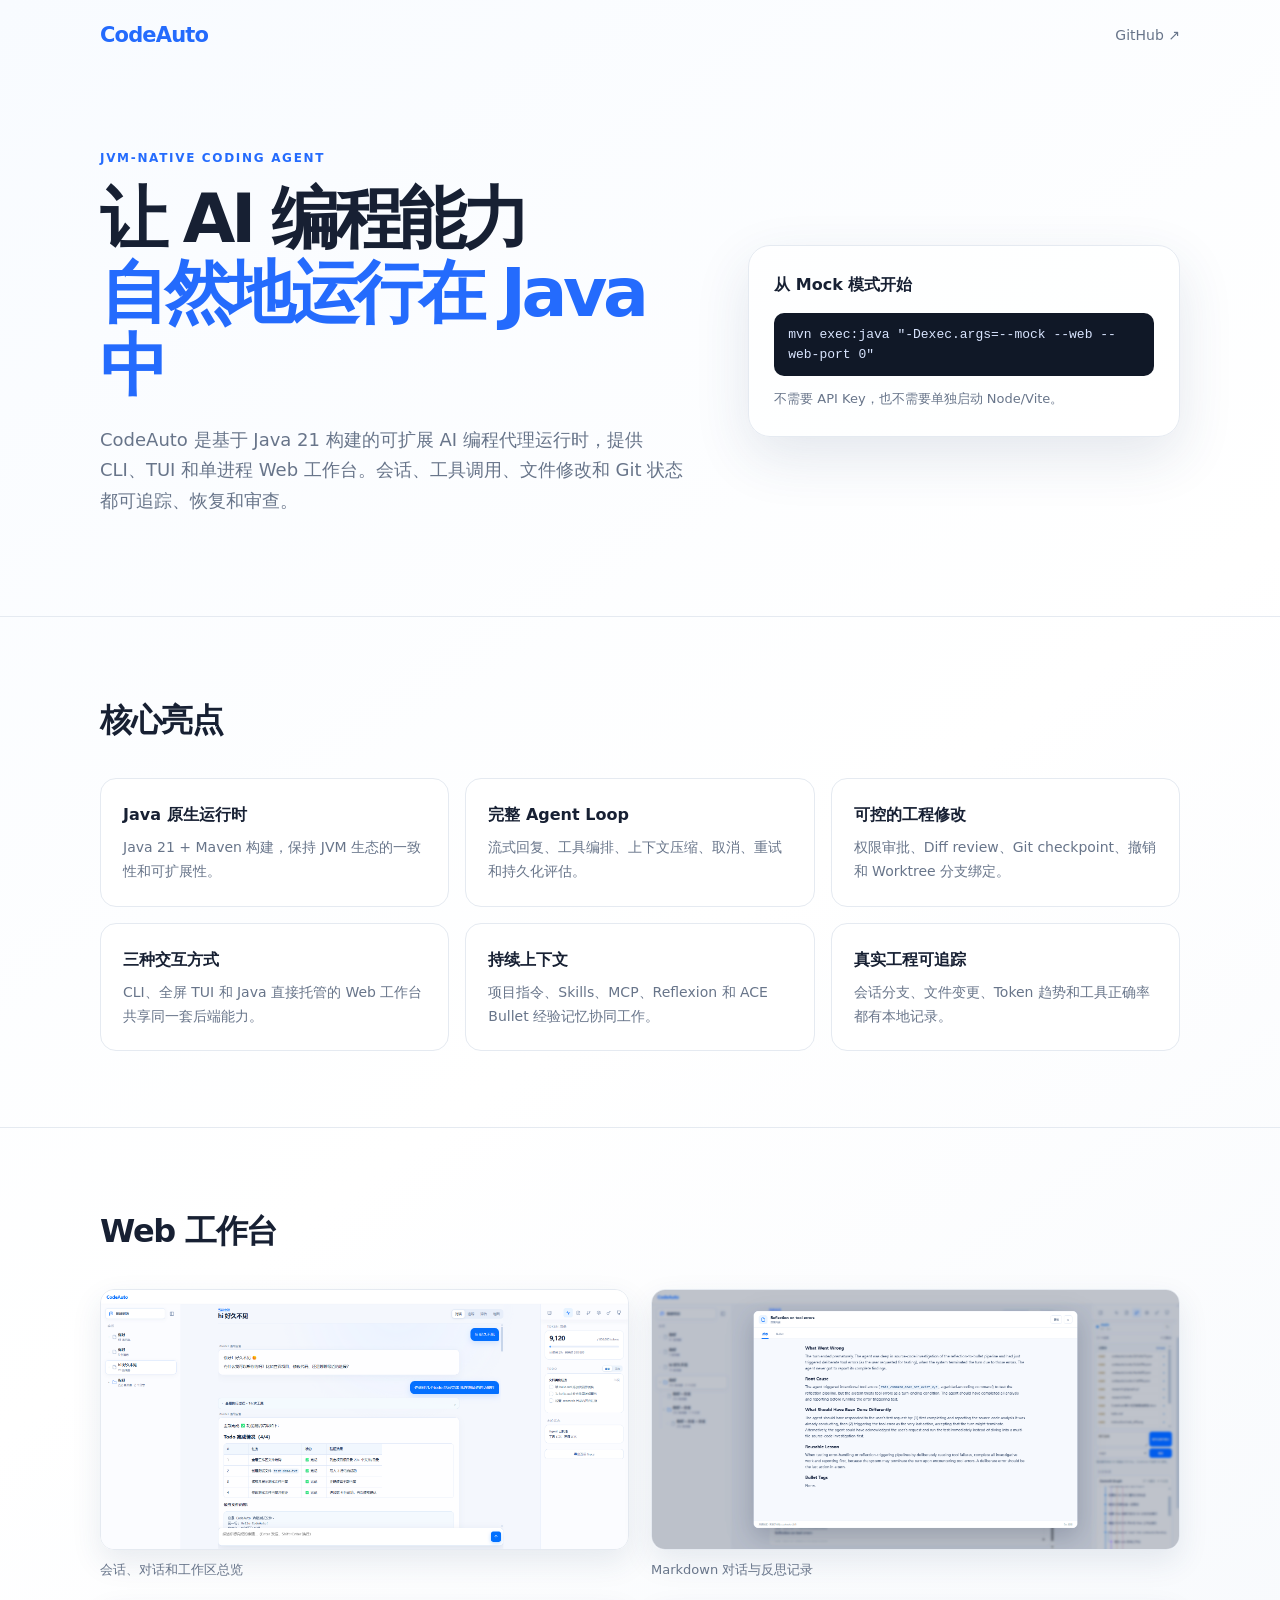
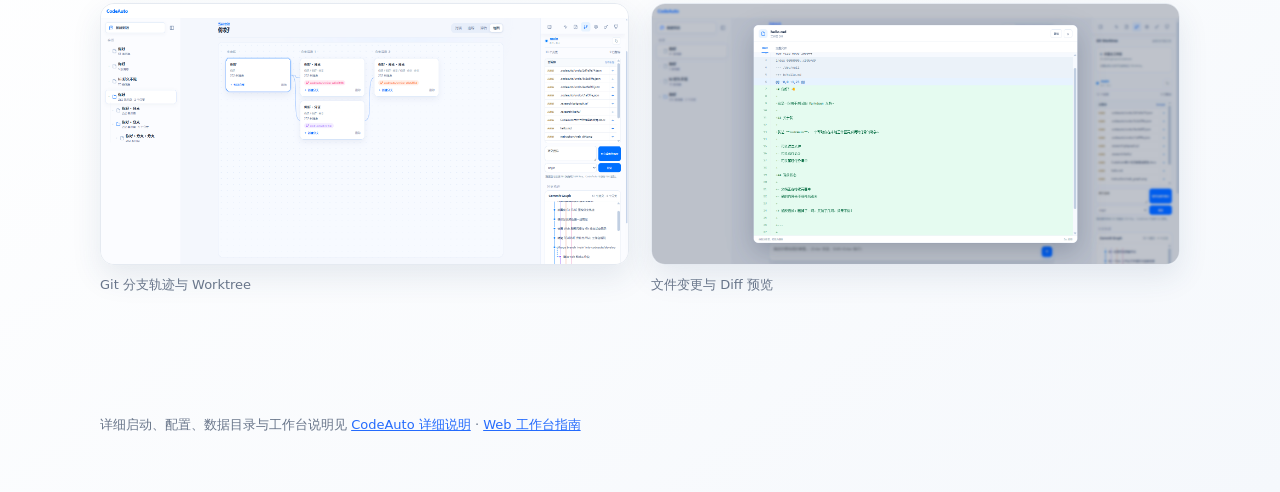
==== commit 732273d3: "重做项目介绍页并加入工作台截图" ====
--- a/instruction/index.html
+++ b/instruction/index.html
@@ -1,859 +1,22 @@
-<!DOCTYPE html>
-<html lang="zh-CN" data-theme="light">
+<!doctype html>
+<html lang="zh-CN">
 <head>
-<meta charset="UTF-8">
-<meta name="viewport" content="width=device-width, initial-scale=1.0">
-<title>CodeAuto — Terminal AI Coding Assistant Runtime</title>
-<link rel="preconnect" href="https://fonts.googleapis.com">
-<link href="https://fonts.googleapis.com/css2?family=JetBrains+Mono:wght@400;500;600;700&family=DM+Sans:opsz,wght@9..40,300;9..40,400;9..40,500;9..40,600;9..40,700&display=swap" rel="stylesheet">
-<style>
-:root {
-  --bg: #f5f5f7;
-  --card-bg: rgba(255,255,255,0.54);
-  --card-hover: rgba(255,255,255,0.72);
-  --card-border: rgba(0,0,0,0.06);
-  --card-border-hover: rgba(0,0,0,0.10);
-  --card-shadow: 0 2px 12px rgba(0,0,0,0.04), 0 0 0 0.5px rgba(255,255,255,0.6) inset;
-  --card-shadow-hover: 0 8px 28px rgba(0,0,0,0.06), 0 0 0 0.5px rgba(255,255,255,0.7) inset;
-  --text: #1d1d1f;
-  --text-secondary: #6e6e73;
-  --text-tertiary: #aeaeb2;
-  --accent: #0071e3;
-  --accent-dim: #0066cc;
-  --accent-bg: rgba(0,113,227,0.07);
-  --accent-border: rgba(0,113,227,0.15);
-  --divider: rgba(0,0,0,0.06);
-  --terminal-bg: rgba(0,0,0,0.02);
-  --radius: 16px;
-  --radius-sm: 10px;
-  --radius-lg: 22px;
-  --font: -apple-system, BlinkMacSystemFont, "SF Pro Display", "PingFang SC", "Helvetica Neue", sans-serif;
-  --font-mono: "SF Mono", "JetBrains Mono", "Fira Code", monospace;
-}
-
-*, *::before, *::after { margin: 0; padding: 0; box-sizing: border-box; }
-html { scroll-behavior: smooth; font-size: 16px; }
-body {
-  font-family: var(--font);
-  background: linear-gradient(165deg, #f2f2f7 0%, #eaeaef 20%, #f0f0f4 45%, #e8e8ed 70%, #f5f5f7 100%);
-  background-attachment: fixed;
-  color: var(--text);
-  line-height: 1.6;
-  overflow-x: hidden;
-  -webkit-font-smoothing: antialiased;
-  -moz-osx-font-smoothing: grayscale;
-}
-body::before, body::after { content: ''; position: fixed; border-radius: 50%; filter: blur(120px); pointer-events: none; z-index: 0; }
-body::before { width: 620px; height: 620px; background: rgba(0,113,227,0.09); top: -220px; left: -120px; }
-body::after { width: 480px; height: 480px; background: rgba(100,100,255,0.06); bottom: -180px; right: -100px; }
-
-/* Nav */
-nav { position: fixed; top: 0; left: 0; right: 0; z-index: 100; background: rgba(245,245,247,0.68); backdrop-filter: blur(24px) saturate(180%); -webkit-backdrop-filter: blur(24px) saturate(180%); border-bottom: 1px solid var(--divider); }
-nav.scrolled { background: rgba(245,245,247,0.82); }
-.nav-inner { max-width: 1140px; margin: 0 auto; padding: 0 28px; height: 56px; display: flex; align-items: center; justify-content: space-between; }
-.nav-logo { display: flex; align-items: center; gap: 8px; font-family: var(--font); font-weight: 700; font-size: 1.15rem; text-decoration: none; color: var(--text); letter-spacing: -0.01em; }
-.nav-logo .logo-dot { display: inline-block; width: 9px; height: 9px; border-radius: 50%; background: var(--accent); }
-.nav-links { display: flex; align-items: center; gap: 2px; }
-.nav-links a { padding: 6px 14px; border-radius: 6px; font-size: 0.85rem; font-weight: 500; text-decoration: none; color: var(--text-secondary); transition: all 0.2s; }
-.nav-links a:hover { color: var(--text); background: rgba(0,0,0,0.04); }
-.nav-links .btn-gh { display: flex; align-items: center; gap: 6px; padding: 6px 14px; border: 1px solid var(--card-border); border-radius: 8px; font-size: 0.85rem; font-weight: 500; color: var(--text-secondary); text-decoration: none; transition: all 0.2s; }
-.nav-links .btn-gh:hover { border-color: var(--accent); color: var(--accent); background: var(--accent-bg); }
-.nav-links .btn-gh svg { width: 15px; height: 15px; fill: currentColor; }
-.lang-toggle { display: flex; align-items: center; gap: 1px; padding: 3px; border-radius: 8px; background: rgba(0,0,0,0.03); margin: 0 4px; }
-.lang-btn { padding: 3px 8px; border-radius: 6px; border: none; background: transparent; color: var(--text-tertiary); font-family: var(--font); font-size: 0.72rem; font-weight: 600; cursor: pointer; transition: all 0.2s; }
-.lang-btn.active { background: rgba(255,255,255,0.9); color: var(--text); box-shadow: 0 1px 3px rgba(0,0,0,0.06); }
-.lang-btn:not(.active):hover { color: var(--text-secondary); }
-
-/* Sections */
-section { padding: 90px 24px; position: relative; z-index: 1; }
-.section-inner { max-width: 1060px; margin: 0 auto; }
-
-/* Hero */
-.hero { min-height: 100vh; display: flex; align-items: center; padding-top: 80px; }
-.hero .section-inner { display: grid; grid-template-columns: 1fr 1fr; gap: 56px; align-items: center; }
-.hero-tag { display: inline-flex; align-items: center; gap: 7px; padding: 5px 14px; border-radius: 100px; font-size: 0.75rem; font-weight: 600; letter-spacing: 0.03em; background: var(--accent-bg); color: var(--accent); border: 1px solid var(--accent-border); margin-bottom: 22px; }
-.hero-tag .live-dot { display: inline-block; width: 6px; height: 6px; border-radius: 50%; background: var(--accent); animation: pulse-dot 2s ease-in-out infinite; }
-@keyframes pulse-dot { 0%, 100% { opacity: 1; transform: scale(1); } 50% { opacity: 0.5; transform: scale(0.8); } }
-.hero h1 { font-family: var(--font); font-size: clamp(2.2rem, 5vw, 3.4rem); font-weight: 700; line-height: 1.15; letter-spacing: -0.025em; margin-bottom: 18px; }
-.hero h1 .highlight { color: var(--accent); }
-.hero p { font-size: 1.05rem; color: var(--text-secondary); max-width: 500px; line-height: 1.65; margin-bottom: 30px; }
-.hero-actions { display: flex; gap: 10px; flex-wrap: wrap; }
-.btn { display: inline-flex; align-items: center; gap: 7px; padding: 12px 26px; border-radius: 100px; font-family: var(--font); font-size: 0.9rem; font-weight: 600; text-decoration: none; transition: all 0.25s; cursor: pointer; border: none; letter-spacing: -0.01em; }
-.btn--primary { background: var(--accent); color: #fff; }
-.btn--primary:hover { background: var(--accent-dim); transform: translateY(-1px); box-shadow: 0 4px 16px rgba(0,113,227,0.2); }
-.btn--gh { border: 1px solid var(--card-border); color: var(--text-secondary); background: rgba(255,255,255,0.6); backdrop-filter: blur(8px); }
-.btn--gh:hover { border-color: var(--accent); color: var(--accent); background: rgba(255,255,255,0.85); transform: translateY(-1px); }
-.btn--gh svg { width: 17px; height: 17px; fill: currentColor; }
-
-/* Terminal */
-.terminal-wrapper { position: relative; }
-.terminal { background: var(--terminal-bg); border: 1px solid var(--card-border); border-radius: var(--radius-lg); overflow: hidden; box-shadow: var(--card-shadow); }
-.terminal-header { display: flex; align-items: center; padding: 14px 18px; background: rgba(0,0,0,0.02); border-bottom: 1px solid var(--divider); gap: 10px; }
-.terminal-dots { display: flex; gap: 7px; }
-.terminal-dot { width: 11px; height: 11px; border-radius: 50%; }
-.terminal-dot--r { background: #ee5a5f; }
-.terminal-dot--y { background: #f5bd4f; }
-.terminal-dot--g { background: #61c454; }
-.terminal-title { font-family: var(--font-mono); font-size: 0.72rem; color: var(--text-tertiary); margin-left: 6px; }
-.terminal-body { padding: 22px; font-family: var(--font-mono); font-size: 0.8rem; line-height: 1.75; min-height: 260px; color: var(--text-secondary); }
-.terminal-line { white-space: pre-wrap; word-break: break-all; }
-.terminal-line .prompt { color: var(--accent); }
-.terminal-line .cmd { color: var(--text); font-weight: 500; }
-.terminal-line .output { color: var(--text-secondary); }
-.terminal-line .output-green { color: #34c759; }
-.terminal-line .output-blue { color: var(--accent); }
-.terminal-line .output-purple { color: #af52de; }
-.terminal-line .output-orange { color: #ff9f0a; }
-.terminal-line .dim { color: var(--text-tertiary); }
-.terminal-cursor { display: inline-block; width: 8px; height: 15px; background: var(--accent); animation: blink 1s step-end infinite; vertical-align: text-bottom; margin-left: 2px; border-radius: 1px; }
-@keyframes blink { 0%, 100% { opacity: 1; } 50% { opacity: 0; } }
-
-/* Section headers */
-.section-label { font-family: var(--font); font-size: 0.78rem; font-weight: 600; letter-spacing: 0.06em; text-transform: uppercase; color: var(--text-tertiary); margin-bottom: 10px; }
-.section-title { font-family: var(--font); font-size: clamp(1.8rem, 3.5vw, 2.5rem); font-weight: 700; letter-spacing: -0.025em; margin-bottom: 14px; }
-.section-desc { font-size: 1.05rem; color: var(--text-secondary); max-width: 620px; line-height: 1.65; }
-
-/* Features */
-.features-grid { display: grid; grid-template-columns: repeat(3, 1fr); gap: 18px; margin-top: 44px; }
-.feature-card { background: var(--card-bg); backdrop-filter: blur(24px) saturate(180%); -webkit-backdrop-filter: blur(24px) saturate(180%); border: 1px solid var(--card-border); border-radius: var(--radius); padding: 28px 28px 24px; transition: all 0.3s; box-shadow: var(--card-shadow); }
-.feature-card:hover { background: var(--card-hover); border-color: var(--card-border-hover); transform: translateY(-3px); box-shadow: var(--card-shadow-hover); }
-.feature-icon { width: 38px; height: 38px; border-radius: 10px; display: flex; align-items: center; justify-content: center; margin-bottom: 15px; }
-.feature-icon svg, .hl-icon svg { width: 20px; height: 20px; flex-shrink: 0; }
-.feature-card:nth-child(1) .feature-icon { background: rgba(0,113,227,0.08); color: var(--accent); }
-.feature-card:nth-child(2) .feature-icon { background: rgba(52,199,89,0.08); color: #34c759; }
-.feature-card:nth-child(3) .feature-icon { background: rgba(175,82,222,0.08); color: #af52de; }
-.feature-card:nth-child(4) .feature-icon { background: rgba(255,149,0,0.08); color: #ff9500; }
-.feature-card:nth-child(5) .feature-icon { background: rgba(0,199,190,0.08); color: #00c7be; }
-.feature-card:nth-child(6) .feature-icon { background: rgba(0,113,227,0.08); color: var(--accent); }
-.feature-card h3 { font-family: var(--font); font-size: 1rem; font-weight: 650; margin-bottom: 6px; letter-spacing: -0.01em; }
-.feature-card p { font-size: 0.86rem; color: var(--text-secondary); line-height: 1.6; }
-.feature-card .feature-tags { display: flex; gap: 6px; margin-top: 14px; flex-wrap: wrap; }
-.feature-tag { font-family: var(--font); font-size: 0.68rem; font-weight: 500; padding: 3px 10px; border-radius: 6px; background: rgba(0,0,0,0.04); color: var(--text-secondary); }
-
-/* Highlights */
-#highlights { background: rgba(0,0,0,0.015); }
-.highlight-card { display: grid; grid-template-columns: 1fr 1fr; gap: 0; align-items: center; margin-top: 40px; background: var(--card-bg); backdrop-filter: blur(24px) saturate(180%); -webkit-backdrop-filter: blur(24px) saturate(180%); border: 1px solid var(--card-border); border-radius: var(--radius-lg); overflow: hidden; box-shadow: var(--card-shadow); transition: all 0.3s; }
-.highlight-card:hover { border-color: var(--card-border-hover); box-shadow: var(--card-shadow-hover); }
-.highlight-card + .highlight-card { margin-top: 22px; }
-.highlight-visual { padding: 36px 28px; display: flex; align-items: center; justify-content: center; min-height: 280px; background: transparent; position: relative; }
-.highlight-visual.agent { color: var(--accent); }
-.highlight-visual.todo { color: #ff9500; }
-.highlight-visual.mcp { color: #af52de; }
-.highlight-visual.memory { color: var(--accent); }
-.highlight-text { padding: 36px 36px 36px 0; }
-.highlight-text .hl-icon { width: 38px; height: 38px; border-radius: 10px; display: flex; align-items: center; justify-content: center; margin-bottom: 14px; }
-.highlight-text .hl-icon.agent { background: rgba(0,113,227,0.08); color: var(--accent); }
-.highlight-text .hl-icon.todo { background: rgba(255,149,0,0.08); color: #ff9500; }
-.highlight-text .hl-icon.mcp { background: rgba(175,82,222,0.08); color: #af52de; }
-.highlight-text .hl-icon.memory { background: rgba(0,113,227,0.08); color: var(--accent); }
-.highlight-text .hl-icon.safety { background: rgba(0,199,190,0.08); color: #00c7be; }
-.highlight-text h3 { font-family: var(--font); font-size: 1.3rem; font-weight: 700; margin-bottom: 6px; letter-spacing: -0.015em; }
-.highlight-text .hl-subtitle { font-size: 0.86rem; color: var(--text-tertiary); margin-bottom: 15px; }
-.highlight-text .hl-desc { font-size: 0.9rem; color: var(--text-secondary); line-height: 1.7; margin-bottom: 16px; }
-.highlight-text .hl-features { list-style: none; display: flex; flex-direction: column; gap: 9px; margin-bottom: 16px; }
-.highlight-text .hl-features li { font-size: 0.84rem; color: var(--text-secondary); padding-left: 18px; position: relative; line-height: 1.55; }
-.highlight-text .hl-features li::before { content: ''; position: absolute; left: 0; top: 8px; width: 6px; height: 6px; border-radius: 50%; background: var(--accent); opacity: 0.45; }
-.highlight-text .hl-tags { display: flex; gap: 6px; flex-wrap: wrap; }
-
-/* ASCII diagram */
-.ascii-diagram { font-family: var(--font-mono); font-size: 0.68rem; line-height: 1.4; white-space: pre; color: var(--text-secondary); user-select: none; }
-.ascii-diagram .fg { color: var(--accent); }
-.ascii-diagram .fb { color: #0071e3; }
-.ascii-diagram .fp { color: #af52de; }
-.ascii-diagram .fo { color: #ff9500; }
-.ascii-diagram .fc { color: #00c7be; }
-.ascii-diagram .fr { color: #ee5a5f; }
-.ascii-diagram .b { font-weight: 700; }
-
-/* Stats bar */
-.stats-bar { display: grid; grid-template-columns: repeat(4, 1fr); gap: 14px; margin-top: 40px; }
-.stat-item { background: var(--card-bg); backdrop-filter: blur(24px) saturate(180%); -webkit-backdrop-filter: blur(24px) saturate(180%); border: 1px solid var(--card-border); border-radius: var(--radius); padding: 22px; text-align: center; box-shadow: var(--card-shadow); }
-.stat-number { font-family: var(--font); font-size: 1.8rem; font-weight: 700; color: var(--accent); margin-bottom: 2px; letter-spacing: -0.02em; }
-.stat-label { font-size: 0.8rem; color: var(--text-tertiary); font-weight: 500; }
-
-/* Quick Start */
-#quickstart { background: rgba(0,0,0,0.015); }
-.quickstart-layout { display: grid; grid-template-columns: 1fr 1fr; gap: 36px; margin-top: 36px; align-items: start; }
-.code-block { background: var(--card-bg); backdrop-filter: blur(24px) saturate(180%); -webkit-backdrop-filter: blur(24px) saturate(180%); border: 1px solid var(--card-border); border-radius: var(--radius); overflow: hidden; box-shadow: var(--card-shadow); }
-.code-block-header { display: flex; align-items: center; justify-content: space-between; padding: 12px 18px; border-bottom: 1px solid var(--divider); }
-.code-block-label { font-family: var(--font); font-size: 0.72rem; color: var(--text-tertiary); font-weight: 500; }
-.code-block-copy { font-family: var(--font); font-size: 0.72rem; color: var(--text-tertiary); background: none; border: none; cursor: pointer; padding: 3px 10px; border-radius: 6px; transition: all 0.2s; font-weight: 500; }
-.code-block-copy:hover { color: var(--accent); background: var(--accent-bg); }
-.code-block-body { padding: 18px; font-family: var(--font-mono); font-size: 0.78rem; line-height: 1.85; color: var(--text-secondary); overflow-x: auto; }
-.code-block-body .comment { color: var(--text-tertiary); }
-.code-block-body .keyword { color: #af52de; }
-.code-block-body .string { color: #ff9500; }
-.code-block-body .fn { color: var(--accent); }
-.quickstart-info { display: flex; flex-direction: column; gap: 14px; }
-.quickstart-card { background: var(--card-bg); backdrop-filter: blur(24px) saturate(180%); -webkit-backdrop-filter: blur(24px) saturate(180%); border: 1px solid var(--card-border); border-radius: var(--radius); padding: 20px 24px; box-shadow: var(--card-shadow); transition: all 0.2s; }
-.quickstart-card:hover { border-color: var(--card-border-hover); }
-.quickstart-card .qs-label { font-family: var(--font); font-size: 0.7rem; font-weight: 600; text-transform: uppercase; letter-spacing: 0.05em; color: var(--text-tertiary); margin-bottom: 6px; }
-.quickstart-card .qs-title { font-family: var(--font); font-size: 0.95rem; font-weight: 650; margin-bottom: 4px; }
-.quickstart-card .qs-desc { font-size: 0.85rem; color: var(--text-secondary); }
-.quickstart-card .qs-cmd { font-family: var(--font-mono); font-size: 0.8rem; color: var(--accent); margin-top: 8px; padding: 6px 12px; background: rgba(0,113,227,0.05); border-radius: 6px; display: inline-block; font-weight: 500; }
-.commands-showcase { display: grid; grid-template-columns: repeat(2, 1fr); gap: 10px; margin-top: 28px; }
-.cmd-item { display: flex; align-items: center; gap: 10px; padding: 10px 15px; background: rgba(0,0,0,0.02); border: 1px solid var(--divider); border-radius: var(--radius-sm); font-family: var(--font-mono); font-size: 0.8rem; transition: all 0.2s; }
-.cmd-item:hover { background: rgba(255,255,255,0.6); border-color: var(--card-border-hover); }
-.cmd-key { padding: 2px 8px; border-radius: 5px; background: var(--accent-bg); color: var(--accent); font-weight: 600; white-space: nowrap; }
-.cmd-desc { color: var(--text-secondary); }
-
-/* Footer */
-footer { border-top: 1px solid var(--divider); padding: 36px 24px; }
-.footer-inner { max-width: 1060px; margin: 0 auto; display: flex; align-items: center; justify-content: space-between; }
-.footer-copy { font-size: 0.82rem; color: var(--text-tertiary); }
-.footer-links { display: flex; gap: 20px; }
-.footer-links a { font-size: 0.82rem; color: var(--text-tertiary); text-decoration: none; transition: color 0.2s; }
-.footer-links a:hover { color: var(--text-secondary); }
-
-/* Responsive */
-@media (max-width: 900px) {
-  .hero .section-inner, .highlight-card, .quickstart-layout { grid-template-columns: 1fr; }
-  .hero h1 { font-size: 1.9rem; }
-  .features-grid { grid-template-columns: repeat(2, 1fr); }
-  .highlight-visual { border-bottom: 1px solid var(--divider); min-height: 180px; }
-  .highlight-text { padding: 28px; }
-}
-@media (max-width: 640px) {
-  section { padding: 60px 16px; }
-  .features-grid { grid-template-columns: 1fr; }
-  .stats-bar { grid-template-columns: repeat(2, 1fr); }
-  .commands-showcase { grid-template-columns: 1fr; }
-  .nav-links a:not(.btn-gh):not(.lang-toggle) { display: none; }
-  .footer-inner { flex-direction: column; gap: 12px; text-align: center; }
-}
-</style>
+  <meta charset="utf-8">
+  <meta name="viewport" content="width=device-width, initial-scale=1">
+  <title>CodeAuto · Java AI Coding Agent</title>
+  <style>
+    :root{color-scheme:light;--ink:#172033;--muted:#68758a;--line:#e5eaf1;--blue:#246bfd;--wash:#f5f8fc;--card:#fff}
+    *{box-sizing:border-box}body{margin:0;color:var(--ink);font:16px/1.7 system-ui,-apple-system,"Segoe UI","Microsoft YaHei",sans-serif;background:linear-gradient(145deg,#f8fbff 0%,#fff 48%,#f5f8fc 100%)}
+    .wrap{width:min(1080px,calc(100% - 40px));margin:auto}.nav{height:72px;display:flex;align-items:center;justify-content:space-between}.brand{font-weight:800;font-size:21px;letter-spacing:-.04em;color:var(--blue)}.nav a{color:var(--muted);text-decoration:none;font-size:14px}.hero{padding:76px 0 82px;display:grid;grid-template-columns:1.15fr .85fr;gap:64px;align-items:center}.kicker{font-size:12px;font-weight:700;letter-spacing:.14em;text-transform:uppercase;color:var(--blue)}h1{font-size:clamp(38px,6vw,68px);line-height:1.08;letter-spacing:-.065em;margin:14px 0 22px}h1 em{font-style:normal;color:var(--blue)}.lead{max-width:640px;color:var(--muted);font-size:18px}.hero-card{padding:25px;border:1px solid var(--line);border-radius:22px;background:rgba(255,255,255,.8);box-shadow:0 20px 55px rgba(40,68,110,.12)}.hero-card strong{display:block;margin-bottom:15px}.hero-card code{display:block;padding:12px 14px;margin:8px 0;border-radius:10px;background:#101827;color:#d9e5ff;font:13px/1.5 ui-monospace,SFMono-Regular,Consolas,monospace}.section{padding:76px 0;border-top:1px solid var(--line)}h2{font-size:32px;letter-spacing:-.04em;margin:0 0 30px}.grid{display:grid;grid-template-columns:repeat(3,1fr);gap:16px}.card{padding:22px;border:1px solid var(--line);border-radius:16px;background:var(--card)}.card b{display:block;margin-bottom:8px}.card p{margin:0;color:var(--muted);font-size:14px}.shots{display:grid;grid-template-columns:repeat(2,1fr);gap:22px}.shot{margin:0}.shot img{display:block;width:100%;border:1px solid var(--line);border-radius:14px;box-shadow:0 12px 30px rgba(40,68,110,.1)}.shot figcaption{margin-top:9px;color:var(--muted);font-size:13px}.footer{padding:42px 0 56px;color:var(--muted);font-size:13px}.footer a{color:var(--blue)}@media(max-width:760px){.hero{grid-template-columns:1fr;gap:30px;padding-top:42px}.grid,.shots{grid-template-columns:1fr}.wrap{width:min(100% - 28px,1080px)}}
+  </style>
 </head>
 <body>
-
-<nav id="navbar">
-  <div class="nav-inner">
-    <a href="#" class="nav-logo"><span class="logo-dot"></span>CodeAuto</a>
-    <div class="nav-links">
-      <a href="#features" data-i18n="nav.features">Features</a>
-      <a href="#highlights" data-i18n="nav.highlights">Highlights</a>
-      <a href="#quickstart" data-i18n="nav.quickstart">Quick Start</a>
-      <div class="lang-toggle" id="langToggle">
-        <button class="lang-btn active" data-lang="zh" onclick="switchLang('zh')">Cn</button>
-        <button class="lang-btn" data-lang="en" onclick="switchLang('en')">EN</button>
-      </div>
-      <a href="https://github.com/Yulin-Bi/CodeAuto" target="_blank" rel="noopener" class="btn-gh">
-        <svg viewBox="0 0 16 16"><path d="M8 0C3.58 0 0 3.58 0 8c0 3.54 2.29 6.53 5.47 7.59.4.07.55-.17.55-.38 0-.19-.01-.82-.01-1.49-2.01.37-2.53-.49-2.69-.94-.09-.23-.48-.94-.82-1.13-.28-.15-.68-.52-.01-.53.63-.01 1.08.58 1.23.82.72 1.21 1.87.87 2.33.66.07-.52.28-.87.51-1.07-1.78-.2-3.64-.89-3.64-3.95 0-.87.31-1.59.82-2.15-.08-.2-.36-1.02.08-2.12 0 0 .67-.21 2.2.82.64-.18 1.32-.27 2-.27.68 0 1.36.09 2 .27 1.53-1.04 2.2-.82 2.2-.82.44 1.1.16 1.92.08 2.12.51.56.82 1.27.82 2.15 0 3.07-1.87 3.75-3.65 3.95.29.25.54.73.54 1.48 0 1.07-.01 1.93-.01 2.2 0 .21.15.46.55.38A8.013 8.013 0 0016 8c0-4.42-3.58-8-8-8z"/></svg>
-        <span data-i18n="nav.github">GitHub</span>
-      </a>
-    </div>
-  </div>
-</nav>
-
-<!-- Hero -->
-<section class="hero">
-  <div class="section-inner">
-    <div class="hero-text">
-      <div class="hero-tag"><span class="live-dot"></span> <span data-i18n="hero.tag">Lightweight JVM Coding Agent Runtime</span></div>
-      <h1 data-i18n-html="hero.title">CodeAuto,<br><span class="highlight">A Lightweight Coding Agent Built in Java</span></h1>
-      <p data-i18n="hero.desc">Most AI coding tools are built with TypeScript or Python, creating a high barrier for Java developers. CodeAuto draws from Claude Code's design and uses pure Java 21 to deliver a lightweight, extensible AI coding agent runtime — CLI + TUI, tool calling, MCP, permission control, session management, all running locally in your terminal.</p>
-      <div class="hero-actions">
-        <a href="#quickstart" class="btn btn--primary">
-          <span data-i18n="hero.quickstart">Quick Start</span>
-          <svg width="14" height="14" viewBox="0 0 24 24" fill="none" stroke="currentColor" stroke-width="2.5" stroke-linecap="round" stroke-linejoin="round"><line x1="5" y1="12" x2="19" y2="12"/><polyline points="12 5 19 12 12 19"/></svg>
-        </a>
-        <a href="https://github.com/Yulin-Bi/CodeAuto" target="_blank" rel="noopener" class="btn btn--gh">
-          <svg viewBox="0 0 16 16" style="width:16px;height:16px;fill:currentColor"><path d="M8 0C3.58 0 0 3.58 0 8c0 3.54 2.29 6.53 5.47 7.59.4.07.55-.17.55-.38 0-.19-.01-.82-.01-1.49-2.01.37-2.53-.49-2.69-.94-.09-.23-.48-.94-.82-1.13-.28-.15-.68-.52-.01-.53.63-.01 1.08.58 1.23.82.72 1.21 1.87.87 2.33.66.07-.52.28-.87.51-1.07-1.78-.2-3.64-.89-3.64-3.95 0-.87.31-1.59.82-2.15-.08-.2-.36-1.02.08-2.12 0 0 .67-.21 2.2.82.64-.18 1.32-.27 2-.27.68 0 1.36.09 2 .27 1.53-1.04 2.2-.82 2.2-.82.44 1.1.16 1.92.08 2.12.51.56.82 1.27.82 2.15 0 3.07-1.87 3.75-3.65 3.95.29.25.54.73.54 1.48 0 1.07-.01 1.93-.01 2.2 0 .21.15.46.55.38A8.013 8.013 0 0016 8c0-4.42-3.58-8-8-8z"/></svg>
-          <span data-i18n="hero.viewgh">View on GitHub</span>
-        </a>
-      </div>
-    </div>
-    <div class="terminal-wrapper">
-      <div class="terminal">
-        <div class="terminal-header">
-          <div class="terminal-dots"><span class="terminal-dot terminal-dot--r"></span><span class="terminal-dot terminal-dot--y"></span><span class="terminal-dot terminal-dot--g"></span></div>
-          <span class="terminal-title">bash -- codeauto</span>
-        </div>
-        <div class="terminal-body">
-          <div class="terminal-line" style="animation-delay:0.1s"><span class="prompt">$</span> <span class="cmd">codeauto --tui</span></div>
-          <div class="terminal-line" style="animation-delay:0.4s"></div>
-          <div class="terminal-line" style="animation-delay:0.6s"><span class="output-green">  CodeAuto v0.1.0</span></div>
-          <div class="terminal-line" style="animation-delay:0.8s"><span class="dim">  -------------------------------</span></div>
-          <div class="terminal-line" style="animation-delay:1.0s"><span class="output">  Model: </span><span class="output-orange">claude-sonnet-4-6</span></div>
-          <div class="terminal-line" style="animation-delay:1.2s"><span class="output">  Tools: </span><span class="output-blue">23 built-in + MCP</span></div>
-          <div class="terminal-line" style="animation-delay:1.4s"><span class="output">  Session: </span><span class="output-purple">active</span></div>
-          <div class="terminal-line" style="animation-delay:1.6s"><span class="dim">  -------------------------------</span></div>
-          <div class="terminal-line" style="animation-delay:1.8s"></div>
-          <div class="terminal-line" style="animation-delay:2.0s"><span class="prompt">codeauto></span> <span class="cmd">/todo</span></div>
-          <div class="terminal-line" style="animation-delay:2.3s"><span class="output">  Todo: 3/7 tasks remaining</span></div>
-          <div class="terminal-line" style="animation-delay:2.6s"><span class="prompt">codeauto></span><span class="terminal-cursor"></span></div>
-        </div>
-      </div>
-    </div>
-  </div>
-</section>
-
-<!-- Features -->
-<section id="features">
-  <div class="section-inner">
-    <div class="section-label" data-i18n="features.label">Core Capabilities</div>
-    <h2 class="section-title" data-i18n="features.title">Everything You Need to Build with AI</h2>
-    <p class="section-desc" data-i18n="features.desc">CodeAuto packs a full-featured agent runtime into a single JAR -- from interactive TUI to automated tool orchestration.</p>
-    <div class="features-grid">
-      <div class="feature-card">
-        <div class="feature-icon"><svg viewBox="0 0 24 24" fill="none" stroke="currentColor" stroke-width="1.8" stroke-linecap="round" stroke-linejoin="round"><rect x="2" y="3" width="20" height="18" rx="2"/><path d="m6 9 3 3-3 3"/><line x1="12" y1="15" x2="18" y2="15"/></svg></div>
-        <h3 data-i18n="features.card1.title">CLI + TUI</h3>
-        <p data-i18n="features.card1.desc">Dual-mode interface -- full-screen TUI with JLine 3 or classic CLI. Markdown-to-ANSI rendering, CJK support, mouse scroll, streaming output, Todo sidebar (120+ cols), progress trace, and tab completion.</p>
-        <div class="feature-tags"><span class="feature-tag">JLine 3</span><span class="feature-tag">Markdown</span><span class="feature-tag">Streaming</span></div>
-      </div>
-      <div class="feature-card">
-        <div class="feature-icon"><svg viewBox="0 0 24 24" fill="none" stroke="currentColor" stroke-width="1.8" stroke-linecap="round" stroke-linejoin="round"><circle cx="12" cy="12" r="3"/><path d="M19.4 15a1.65 1.65 0 0 0 .33 1.82l.06.06a2 2 0 1 1-2.83 2.83l-.06-.06a1.65 1.65 0 0 0-1.82-.33 1.65 1.65 0 0 0-1 1.51V21a2 2 0 0 1-4 0v-.09A1.65 1.65 0 0 0 9 19.4a1.65 1.65 0 0 0-1.82.33l-.06.06a2 2 0 1 1-2.83-2.83l.06-.06A1.65 1.65 0 0 0 4.68 15a1.65 1.65 0 0 0-1.51-1H3a2 2 0 0 1 0-4h.09A1.65 1.65 0 0 0 4.6 9a1.65 1.65 0 0 0-.33-1.82l-.06-.06a2 2 0 1 1 2.83-2.83l.06.06A1.65 1.65 0 0 0 9 4.68a1.65 1.65 0 0 0 1-1.51V3a2 2 0 0 1 4 0v.09a1.65 1.65 0 0 0 1 1.51 1.65 1.65 0 0 0 1.82-.33l.06-.06a2 2 0 1 1 2.83 2.83l-.06.06A1.65 1.65 0 0 0 19.4 9a1.65 1.65 0 0 0 1.51 1H21a2 2 0 0 1 0 4h-.09a1.65 1.65 0 0 0-1.51 1z"/></svg></div>
-        <h3 data-i18n="features.card2.title">30 Tool Functions</h3>
-        <p data-i18n="features.card2.desc">File ops, command execution, web fetch/search, memory management, Todo tasks, undo, git checkpoints, MCP helpers -- extensible via ToolRegistry and Skills.</p>
-        <div class="feature-tags"><span class="feature-tag">ToolRegistry</span><span class="feature-tag">Skills</span><span class="feature-tag">Todo</span><span class="feature-tag">Undo</span></div>
-      </div>
-      <div class="feature-card">
-        <div class="feature-icon"><svg viewBox="0 0 24 24" fill="none" stroke="currentColor" stroke-width="1.8" stroke-linecap="round" stroke-linejoin="round"><circle cx="12" cy="5" r="2"/><circle cx="5" cy="12" r="2"/><circle cx="19" cy="12" r="2"/><circle cx="12" cy="19" r="2"/><line x1="12" y1="7" x2="5" y2="10"/><line x1="12" y1="7" x2="19" y2="10"/><line x1="5" y1="14" x2="12" y2="17"/><line x1="19" y1="14" x2="12" y2="17"/></svg></div>
-        <h3 data-i18n="features.card3.title">MCP + Skills</h3>
-        <p data-i18n="features.card3.desc">Connect external tools via stdio or Streamable HTTP MCP. Skills with session-level injection keep AI on track throughout the session.</p>
-        <div class="feature-tags"><span class="feature-tag">stdio</span><span class="feature-tag">HTTP</span><span class="feature-tag">Session</span></div>
-      </div>
-      <div class="feature-card">
-        <div class="feature-icon"><svg viewBox="0 0 24 24" fill="none" stroke="currentColor" stroke-width="1.8" stroke-linecap="round" stroke-linejoin="round"><path d="M12 22s8-4 8-10V5l-8-3-8 3v7c0 6 8 10 8 10z"/><path d="m9 12 2 2 4-4"/></svg></div>
-        <h3 data-i18n="features.card4.title">Permission Control</h3>
-        <p data-i18n="features.card4.desc">Granular allow/deny for commands and file edits. Unified diff review before write. Wildcard-based persistent rules with allow-once/always/turn.</p>
-        <div class="feature-tags"><span class="feature-tag">Diff Review</span><span class="feature-tag">Wildcards</span><span class="feature-tag">TUI Modal</span></div>
-      </div>
-      <div class="feature-card">
-        <div class="feature-icon"><svg viewBox="0 0 24 24" fill="none" stroke="currentColor" stroke-width="1.8" stroke-linecap="round" stroke-linejoin="round"><circle cx="12" cy="12" r="10"/><polyline points="12 6 12 12 16 14"/><path d="m16 2 2 4-4 2"/></svg></div>
-        <h3 data-i18n="features.card5.title">Session Management</h3>
-        <p data-i18n="features.card5.desc">Workspace-isolated sessions with save/resume/fork. Auto context compression with artifact persistence. Micro-compaction clears stale tool results.</p>
-        <div class="feature-tags"><span class="feature-tag">Save/Resume</span><span class="feature-tag">Compact</span><span class="feature-tag">Artifact</span></div>
-      </div>
-      <div class="feature-card">
-        <div class="feature-icon"><svg viewBox="0 0 24 24" fill="none" stroke="currentColor" stroke-width="1.8" stroke-linecap="round" stroke-linejoin="round"><ellipse cx="12" cy="5" rx="9" ry="3"/><path d="M21 12c0 1.66-4 3-9 3s-9-1.34-9-3"/><path d="M3 5v14c0 1.66 4 3 9 3s9-1.34 9-3V5"/></svg></div>
-        <h3 data-i18n="features.card6.title">Persistent Memory</h3>
-        <p data-i18n="features.card6.desc">AI-driven cross-session memory via user profile + multi-level CLAUDE.md. ACE Bullets for structured experience with on-demand retrieval.</p>
-        <div class="feature-tags"><span class="feature-tag">User Profile</span><span class="feature-tag">CLAUDE.md</span><span class="feature-tag">ACE Bullet</span></div>
-      </div>
-    </div>
-    <div class="stats-bar">
-      <div class="stat-item"><div class="stat-number">30</div><div class="stat-label" data-i18n="stats.tools">Tool Functions</div></div>
-      <div class="stat-item"><div class="stat-number">215</div><div class="stat-label" data-i18n="stats.tests">Tests Passing</div></div>
-      <div class="stat-item"><div class="stat-number">8</div><div class="stat-label" data-i18n="stats.models">Core Systems</div></div>
-      <div class="stat-item"><div class="stat-number">2</div><div class="stat-label" data-i18n="stats.deps">MCP Protocols</div></div>
-    </div>
-  </div>
-</section>
-
-<!-- Highlights -->
-<section id="highlights">
-  <div class="section-inner">
-    <div class="section-label" data-i18n="highlights.label">Technical Highlights</div>
-    <h2 class="section-title" data-i18n="highlights.title">Five Pillars of the Agent Runtime</h2>
-    <p class="section-desc" data-i18n="highlights.desc">The core systems that make CodeAuto a capable, safe, and extensible coding agent -- Agent Loop, TodoList, MCP/Skills, Multi-Layer Memory, and Safety Net.</p>
-
-    <!-- Agent Loop -->
-    <div class="highlight-card">
-      <div class="highlight-visual agent">
-        <div class="ascii-diagram">
-   <span class="fg b">  AgentLoop.runTurn()</span>
-   <span class="dim">  ====================</span>
-   <span class="fb">  for step 0..maxSteps:</span>
-   <span class="dim">    |</span>
-   <span class="fb">    +-- microcompact()</span>
-   <span class="dim">    |</span>
-   <span class="fb">    +-- auto compact?</span>
-   <span class="fb">    |     |-> compactWithStats()</span>
-   <span class="fb">    |     |-> save artifact .md</span>
-   <span class="dim">    |</span>
-   <span class="fb">    +-- model.next()</span>
-   <span class="dim">    |     |-> API call (SSE stream)</span>
-   <span class="dim">    |</span>
-   <span class="fb">    +-- final? return messages</span>
-   <span class="dim">    |</span>
-   <span class="fb">    +-- tool calls?</span>
-   <span class="fb">          |-> execute each tool</span>
-   <span class="fb">          |-> result backfill</span>
-   <span class="fb">          +-> loop</span>
-   <span class="dim">  ====================</span>
-   <span class="fr">  cancel() at any checkpoint</span></div>
-      </div>
-      <div class="highlight-text">
-        <div class="hl-icon agent"><svg viewBox="0 0 24 24" fill="none" stroke="currentColor" stroke-width="1.8" stroke-linecap="round" stroke-linejoin="round"><path d="M21.5 2v6h-6"/><path d="M2.5 22v-6h6"/><path d="M2 11.5a10 10 0 0 1 18.8-4.3"/><path d="M22 12.5a10 10 0 0 1-18.8 4.2"/></svg></div>
-        <h3 data-i18n="hl.agent.title">Agent Loop -- The Execution Engine</h3>
-        <div class="hl-subtitle" data-i18n="hl.agent.subtitle">Multi-step tool calling with automatic context management</div>
-        <p class="hl-desc" data-i18n="hl.agent.desc">The Agent Loop drives every conversation turn: sending messages to the model, parsing tool calls, executing them, and feeding results back -- up to 128 steps per turn. Streaming SSE deltas update the TUI in real time. Three-layer token management keeps context under control.</p>
-        <ul class="hl-features">
-          <li data-i18n="hl.agent.f1">Streaming AssistantMessage via SSE text_delta, TUI renders in-place without flicker</li>
-          <li data-i18n="hl.agent.f2">Micro-compact clears old tool results at 50% context utilization, keeps last 3</li>
-          <li data-i18n="hl.agent.f3">Full compact at 80%: summarizes middle messages, saves artifact to .codeauto/compacted/</li>
-          <li data-i18n="hl.agent.f4">Cancellable at any step -- cancel() flag checked before API calls and tool execution</li>
-          <li data-i18n="hl.agent.f5">JLine Signal.INT handler ensures Ctrl+C works even when raw mode signal suppression fails</li>
-        </ul>
-        <div class="hl-tags"><span class="feature-tag">maxSteps: 128</span><span class="feature-tag">SSE Streaming</span><span class="feature-tag">Reflexion</span><span class="feature-tag">Ext. Thinking</span><span class="feature-tag">3-Layer Context</span></div>
-      </div>
-    </div>
-
-    <!-- Todo -->
-    <div class="highlight-card">
-      <div class="highlight-visual todo">
-        <div class="ascii-diagram">
-   <span class="fo b">  TodoList System</span>
-   <span class="dim">  ====================</span>
-   <span class="fo">  TodoStore</span>
-   <span class="dim">    ~/.codeauto/todos/</span>
-   <span class="dim">    per-project hash isolation</span>
-   <span class="dim">  ====================</span>
-   <span class="fo">  TodoTool (3 actions)</span>
-   <span class="dim">    |</span>
-   <span class="fo">    +-- todo_create</span>
-   <span class="fo">    +-- todo_update</span>
-   <span class="fo">    +-- todo_list</span>
-   <span class="dim">  ====================</span>
-   <span class="fo">  TUI Header: 3/7 tasks</span>
-   <span class="dim">  CLI: /todo list|add|done</span>
-   <span class="dim">       |undo|delete|clear</span></div>
-      </div>
-      <div class="highlight-text">
-        <div class="hl-icon todo"><svg viewBox="0 0 24 24" fill="none" stroke="currentColor" stroke-width="1.8" stroke-linecap="round" stroke-linejoin="round"><line x1="8" y1="6" x2="21" y2="6"/><line x1="8" y1="12" x2="21" y2="12"/><line x1="8" y1="18" x2="21" y2="18"/><circle cx="4" cy="6" r="1.5" fill="currentColor" stroke="none"/><circle cx="4" cy="12" r="1.5" fill="currentColor" stroke="none"/><circle cx="4" cy="18" r="1.5" fill="currentColor" stroke="none"/></svg></div>
-        <h3 data-i18n="hl.todo.title">TodoList -- Multi-Step Task Tracking</h3>
-        <div class="hl-subtitle" data-i18n="hl.todo.subtitle">AI and user collaboratively track complex task progress</div>
-        <p class="hl-desc" data-i18n="hl.todo.desc">When the user gives a 3+ step task, the AI breaks it down with todo_create. The TUI header shows live progress (3/7). The AI updates status as it works, and users can manage tasks directly via /todo commands.</p>
-        <ul class="hl-features">
-          <li data-i18n="hl.todo.f1">JSON persistence at ~/.codeauto/todos/, per-project hash isolation</li>
-          <li data-i18n="hl.todo.f2">AI auto-creates tasks when prompted with multi-step requests</li>
-          <li data-i18n="hl.todo.f3">TUI header live badge: "Todo: 3/7" updates as tasks complete</li>
-          <li data-i18n="hl.todo.f4">CLI/TUI /todo commands: list, add, done, undo, delete, clear</li>
-        </ul>
-        <div class="hl-tags"><span class="feature-tag">JSON Store</span><span class="feature-tag">AI Auto-Create</span><span class="feature-tag">TUI Badge</span></div>
-      </div>
-    </div>
-
-    <!-- MCP + Skills -->
-    <div class="highlight-card">
-      <div class="highlight-visual mcp">
-        <div class="ascii-diagram">
-   <span class="fb b">  MCP + Skills</span>
-   <span class="dim">  ====================</span>
-   <span class="fb">  MCP Protocols</span>
-   <span class="dim">    |</span>
-   <span class="fb">    +-- stdio (content-length</span>
-   <span class="fb">    |         / newline-json)</span>
-   <span class="fb">    +-- Streamable HTTP</span>
-   <span class="dim">    |</span>
-   <span class="fb">    +-- auto-negotiation</span>
-   <span class="fb">    +-- bearer token injection</span>
-   <span class="fb">    +-- env var interpolation</span>
-   <span class="dim">  ====================</span>
-   <span class="fc">  Skills</span>
-   <span class="dim">    |</span>
-   <span class="fc">    +-- .codeauto/skills/</span>
-   <span class="fc">    +-- .claude/skills/</span>
-   <span class="fc">    +-- load_skill -> SessionSkills</span>
-   <span class="fc">    +-- inject each turn [loaded]</span></div>
-      </div>
-      <div class="highlight-text">
-        <div class="hl-icon mcp"><svg viewBox="0 0 24 24" fill="none" stroke="currentColor" stroke-width="1.8" stroke-linecap="round" stroke-linejoin="round"><rect x="2" y="2" width="8" height="8" rx="1.5"/><rect x="14" y="2" width="8" height="8" rx="1.5"/><rect x="2" y="14" width="8" height="8" rx="1.5"/><rect x="14" y="14" width="8" height="8" rx="1.5"/><line x1="10" y1="10" x2="14" y2="14"/><line x1="14" y1="6" x2="10" y2="18"/></svg></div>
-        <h3 data-i18n="hl.mcp.title">MCP + Skills -- Open Extension System</h3>
-        <div class="hl-subtitle" data-i18n="hl.mcp.subtitle">Connect any tool, embed any domain knowledge</div>
-        <p class="hl-desc" data-i18n="hl.mcp.desc">MCP brings external tools into the agent: connect databases, APIs, or custom servers via stdio or HTTP. Skills embed domain-specific instructions that persist through the entire session via system prompt injection.</p>
-        <ul class="hl-features">
-          <li data-i18n="hl.mcp.f1">Dual MCP transport: stdio (Content-Length / newline-json auto-negotiation) + Streamable HTTP</li>
-          <li data-i18n="hl.mcp.f2">MCP tools auto-discovered and registered as native ToolDefinitions in ToolRegistry</li>
-          <li data-i18n="hl.mcp.f3">Skills discovered from .codeauto/skills + .claude/skills with 3-tier resolution</li>
-          <li data-i18n="hl.mcp.f4">load_skill -> SessionSkills in-memory registry -> injected into every subsequent system prompt</li>
-          <li data-i18n="hl.mcp.f5">Skill index shows name + description in system prompt, reducing unnecessary list_skills calls</li>
-        </ul>
-        <div class="hl-tags"><span class="feature-tag">stdio</span><span class="feature-tag">HTTP</span><span class="feature-tag">Auto-Discovery</span><span class="feature-tag">Session Injection</span></div>
-      </div>
-    </div>
-
-    <!-- Memory + Context Compression -->
-    <div class="highlight-card">
-      <div class="highlight-visual memory">
-        <div class="ascii-diagram">
-   <span class="fp b">  Multi-Layer Memory</span>
-   <span class="dim">  ====================</span>
-   <span class="fp">  L1: System Prompt</span>
-   <span class="dim">    InstructionLoader</span>
-   <span class="dim">    + CLAUDE.md x4 levels</span>
-   <span class="dim">    + SessionSkills loaded</span>
-   <span class="dim">    + User Profile (full)</span>
-   <span class="fp">  L2: CLAUDE.md Files</span>
-   <span class="dim">    User / CodeAuto / Project</span>
-   <span class="dim">    + CLAUDE.local.md</span>
-   <span class="dim">    AI-driven save_memory</span>
-   <span class="fp">  L3: Context Compression</span>
-   <span class="dim">    CompactService</span>
-   <span class="dim">    .codeauto/compacted/*.md</span>
-   <span class="dim">    summary + full artifact</span>
-   <span class="fp">  L4: Micro-Compact + Bullets</span>
-   <span class="dim">    clear stale tool results</span>
-   <span class="dim">    ACE Bullets on-demand grep</span></div>
-      </div>
-      <div class="highlight-text">
-        <div class="hl-icon memory"><svg viewBox="0 0 24 24" fill="none" stroke="currentColor" stroke-width="1.8" stroke-linecap="round" stroke-linejoin="round"><polygon points="12 2 22 8.5 22 15.5 12 22 2 15.5 2 8.5"/><line x1="12" y1="22" x2="12" y2="15.5"/><polyline points="22 8.5 12 15.5 2 8.5"/></svg></div>
-        <h3 data-i18n="hl.memory.title">Multi-Layer Memory & Dynamic Context Compression</h3>
-        <div class="hl-subtitle" data-i18n="hl.memory.subtitle">From persistent cross-session memory to real-time token management</div>
-        <p class="hl-desc" data-i18n="hl.memory.desc">Four layers of memory work together: L1 injects CLAUDE.md instructions + user profile + loaded skills into every system prompt. L2 persists AI-driven memories to multi-level CLAUDE.md files with ACE Bullet structured experience. L3 compresses long conversations with full artifact persistence. L4 micro-compacts stale tool results at 50% utilization.</p>
-        <ul class="hl-features">
-          <li data-i18n="hl.memory.f1">InstructionLoader: 4-level CLAUDE.md chain (user > codeauto > project > project-local), later wins</li>
-          <li data-i18n="hl.memory.f2">MemoryManager: user profile at ~/.codeauto/memory/user-profile.md, project facts written to multi-level CLAUDE.md</li>
-          <li data-i18n="hl.memory.f3">AI-driven save: system prompt guides AI to save memories via save_memory tool, check contradictions before saving</li>
-          <li data-i18n="hl.memory.f4">CompactService: saves full pre-compaction context to .codeauto/compacted/compact-*.md with pointer in summary</li>
-          <li data-i18n="hl.memory.f5">Token budget: 200K context window, local estimation as fallback, provider usage priority</li>
-        </ul>
-        <div class="hl-tags"><span class="feature-tag">4-Layer</span><span class="feature-tag">ACE Bullet</span><span class="feature-tag">Reflexion</span><span class="feature-tag">200K Window</span><span class="feature-tag">Artifact Save</span></div>
-      </div>
-    </div>
-
-    <!-- Safety Net: Undo + Git Checkpoint + Background Tasks -->
-    <div class="highlight-card">
-      <div class="highlight-visual agent">
-        <div class="ascii-diagram">
-   <span class="fg b">  Safety Net</span>
-   <span class="dim">  ====================</span>
-   <span class="fg">  Undo System</span>
-   <span class="dim">    |</span>
-   <span class="fg">    +-- undo (single file)</span>
-   <span class="fg">    +-- undo_list (history)</span>
-   <span class="fg">    +-- undo_all (batch)</span>
-   <span class="dim">  ====================</span>
-   <span class="fb">  Git Checkpoint</span>
-   <span class="dim">    |</span>
-   <span class="fb">    +-- checkpoint_list</span>
-   <span class="fb">    +-- checkpoint_restore</span>
-   <span class="dim">    |</span>
-   <span class="fb">    +-- auto pre-turn create</span>
-   <span class="dim">  ====================</span>
-   <span class="fo">  Background Tasks</span>
-   <span class="dim">    |</span>
-   <span class="fo">    +-- spawn / monitor</span>
-   <span class="fo">    +-- health check (HTTP/TCP)</span>
-   <span class="fo">    +-- restart / await ready</span></div>
-      </div>
-      <div class="highlight-text">
-        <div class="hl-icon safety"><svg viewBox="0 0 24 24" fill="none" stroke="currentColor" stroke-width="1.8" stroke-linecap="round" stroke-linejoin="round"><path d="M12 22s8-4 8-10V5l-8-3-8 3v7c0 6 8 10 8 10z"/><path d="M3 10h18"/><path d="m9 15 2 2 4-5"/></svg></div>
-        <h3 data-i18n="hl.safety.title">Safety Net -- Undo, Checkpoints & Background Tasks</h3>
-        <div class="hl-subtitle" data-i18n="hl.safety.subtitle">Confidently let AI modify your codebase with a full safety net</div>
-        <p class="hl-desc" data-i18n="hl.safety.desc">Every AI action is reversible: file-level undo tracks every modification, Git checkpoints are created before each turn, and background tasks let AI manage long-running services with health monitoring.</p>
-        <ul class="hl-features">
-          <li data-i18n="hl.safety.f1">Undo system tracks every file write/edit/patch, supporting single-file undo, batch undo_all, and history via undo_list</li>
-          <li data-i18n="hl.safety.f2">Git checkpoints auto-created before each turn (best-effort); checkpoint_list + checkpoint_restore for full repo rollback</li>
-          <li data-i18n="hl.safety.f3">Background task management: spawn processes, health-check via HTTP URL or TCP port, restart with validation</li>
-          <li data-i18n="hl.safety.f4">Background tasks persisted to ~/.codeauto/managed-apps.json, survive session restarts</li>
-          <li data-i18n="hl.safety.f5">TUI footer shows running background task count; /undo and /checkpoint slash commands for quick access</li>
-        </ul>
-        <div class="hl-tags"><span class="feature-tag">Undo</span><span class="feature-tag">Git Checkpoint</span><span class="feature-tag">Background Tasks</span><span class="feature-tag">Health Check</span></div>
-      </div>
-    </div>
-  </div>
-</section>
-
-<!-- Quick Start -->
-<section id="quickstart">
-  <div class="section-inner">
-    <div class="section-label" data-i18n="quickstart.label">Get Started</div>
-    <h2 class="section-title" data-i18n="quickstart.title">Running in Seconds</h2>
-    <p class="section-desc" data-i18n="quickstart.desc">Java 21 + Maven is all you need. Start with offline mock mode (no API key), or bring your own model. Add bin/ to PATH to run from anywhere.</p>
-    <div class="quickstart-layout">
-      <div>
-        <div class="code-block">
-          <div class="code-block-header">
-            <span class="code-block-label" data-i18n="quickstart.codeLabel">Install & Run (Mock Mode)</span>
-            <button class="code-block-copy" onclick="copyCode(this)"><span data-i18n="quickstart.copy">Copy</span></button>
-          </div>
-          <div class="code-block-body">
-            <span class="comment"># Clone and run tests</span><br>
-            git clone https://github.com/Yulin-Bi/CodeAuto.git<br>
-            <span class="fn">cd</span> CodeAuto<br>
-            mvn test<br><br>
-            <span class="comment"># Start TUI -- no API key needed</span><br>
-            mvn exec:java <span class="string">"-Dexec.args=--mock --tui"</span><br><br>
-            <span class="comment"># Build standalone JAR and run</span><br>
-            mvn package <span class="keyword">-DskipTests</span><br>
-            java -jar target/codeauto-<span class="string">0.1.0</span>-SNAPSHOT-shaded.jar <span class="keyword">--tui</span>
-          </div>
-        </div>
-      </div>
-      <div class="quickstart-info">
-        <div class="quickstart-card">
-          <div class="qs-label" data-i18n="quickstart.card1.label">Configuration</div>
-          <div class="qs-title" data-i18n="quickstart.card1.title">Model Setup</div>
-          <div class="qs-desc" data-i18n="quickstart.card1.desc">Configure via environment variables or JSON. Priority: default &lt; env &lt; project &lt; user &lt; CLI flags.</div>
-          <div class="qs-cmd">export CODEAUTO_AUTH_TOKEN="sk-..."</div>
-        </div>
-        <div class="quickstart-card">
-          <div class="qs-label" data-i18n="quickstart.card2.label">Quick Reference</div>
-          <div class="qs-title" data-i18n="quickstart.card2.title">Slash Commands</div>
-          <div class="qs-desc" data-i18n="quickstart.card2.desc">Full TUI command set for everyday tasks. Press / for the interactive menu.</div>
-          <div class="commands-showcase">
-            <div class="cmd-item"><span class="cmd-key">/help</span><span class="cmd-desc" data-i18n="cmd.help">Show help</span></div>
-            <div class="cmd-item"><span class="cmd-key">/sessions</span><span class="cmd-desc" data-i18n="cmd.sessions">Manage sessions</span></div>
-            <div class="cmd-item"><span class="cmd-key">/memory</span><span class="cmd-desc" data-i18n="cmd.memory">Memory commands</span></div>
-            <div class="cmd-item"><span class="cmd-key">/model</span><span class="cmd-desc" data-i18n="cmd.model">Switch model</span></div>
-            <div class="cmd-item"><span class="cmd-key">/compact</span><span class="cmd-desc" data-i18n="cmd.compact">Compress context</span></div>
-            <div class="cmd-item"><span class="cmd-key">/mcp</span><span class="cmd-desc" data-i18n="cmd.mcp">MCP status</span></div>
-            <div class="cmd-item"><span class="cmd-key">/todo</span><span class="cmd-desc" data-i18n="cmd.todo">Task tracking</span></div>
-            <div class="cmd-item"><span class="cmd-key">/permissions</span><span class="cmd-desc" data-i18n="cmd.perms">Permission rules</span></div>
-          </div>
-        </div>
-      </div>
-    </div>
-  </div>
-</section>
-
-<footer>
-  <div class="footer-inner">
-    <div class="footer-copy" data-i18n="footer.copy">CodeAuto -- JVM-native AI coding assistant runtime</div>
-    <div class="footer-links">
-      <a href="https://github.com/Yulin-Bi/CodeAuto" target="_blank" rel="noopener">GitHub</a>
-      <a href="https://github.com/Yulin-Bi/CodeAuto/issues" target="_blank" rel="noopener">Issues</a>
-      <a href="https://github.com/Yulin-Bi/CodeAuto/releases" target="_blank" rel="noopener">Releases</a>
-    </div>
-  </div>
-</footer>
-
-<script>
-const I18N = {
-  zh: {
-    'nav.features': '功能特性',
-    'nav.highlights': '技术亮点',
-    'nav.quickstart': '快速开始',
-    'nav.github': 'GitHub',
-    'hero.tag': '轻量级 JVM 编程代理运行时',
-    'hero.title': 'CodeAuto，<br><span class="highlight">基于 Java 构建的轻量级编程代理</span>',
-    'hero.desc': '主流 AI Coding 工具几乎全用 TS 或 Python 实现，Java 开发者学习门槛极高。CodeAuto 参考 Claude Code 的设计思路，用纯 Java 21 打造了一个轻量、可扩展的 AI 编程代理运行时 —— CLI + TUI、工具调用、MCP、权限控制、会话管理，全部在终端本地运行。',
-    'hero.quickstart': '快速开始',
-    'hero.viewgh': '查看 GitHub',
-    'features.label': '核心能力',
-    'features.title': '用 AI 构建，所需一切',
-    'features.desc': 'CodeAuto 将一个全功能代理运行时打包在单一 JAR 中 —— 从交互式 TUI 到自动化工具编排，一应俱全。',
-    'features.card1.title': 'CLI + TUI',
-    'features.card1.desc': '双模界面 —— 基于 JLine 3 的全屏 TUI 或经典 CLI。支持 Markdown 转 ANSI 渲染、CJK 文字、鼠标滚轮、流式输出、Todo 侧边栏（宽屏）、进度追踪和 Tab 补全。',
-    'features.card2.title': '30 个工具函数',
-    'features.card2.desc': '文件操作、命令执行、网络抓取/搜索、记忆管理、Todo 任务、撤销、Git 检查点、MCP 辅助 —— 通过 ToolRegistry 和 Skills 可扩展。',
-    'features.card3.title': 'MCP + Skills',
-    'features.card3.desc': '通过 stdio 或 Streamable HTTP MCP 连接外部工具。Skills 会话级注入确保 AI 在整个会话中遵循领域指令。',
-    'features.card4.title': '权限控制',
-    'features.card4.desc': '细粒度的命令和文件编辑允许/拒绝策略。写入前 unified diff 审查。通配符持久化规则，支持 allow-once/always/turn。',
-    'features.card5.title': '会话管理',
-    'features.card5.desc': '基于工作空间隔离的会话，支持保存/恢复/分叉。自动上下文压缩并落盘完整产物。微压缩清理过期工具结果。',
-    'features.card6.title': '持久化记忆',
-    'features.card6.desc': 'AI 驱动的跨会话记忆，基于用户画像 + 多级 CLAUDE.md。ACE Bullet 结构化经验支持按需检索。',
-    'stats.tools': '工具函数',
-    'stats.tests': '测试通过',
-    'stats.models': '核心系统',
-    'stats.deps': 'MCP 协议',
-    'highlights.label': '技术亮点',
-    'highlights.title': '五大核心系统支撑 Agent 运行时',
-    'highlights.desc': 'Agent Loop、TodoList、MCP/Skills、多层记忆与动态上下文压缩、安全网（撤销+检查点+后台任务）—— 构成了 CodeAuto 的能力、安全性和可扩展性基础。',
-    'hl.agent.title': 'Agent Loop —— 执行引擎',
-    'hl.agent.subtitle': '多步工具调用 + 自动上下文管理',
-    'hl.agent.desc': 'Agent Loop 驱动每轮对话：将消息发送到模型，解析工具调用，执行工具，结果回填 —— 最多 128 步。SSE 流式输出实时更新 TUI，支持 Extended Thinking 思考内容流式显示。每轮结束后自动触发 Reflexion 自反思，检测失败信号并保存结构化教训。',
-    'hl.agent.f1': 'SSE text_delta 流式 AssistantMessage，TUI 原地刷新不闪屏',
-    'hl.agent.f2': '微压缩在 50% 利用率时清理旧工具结果，保留最近 3 个',
-    'hl.agent.f3': '全压缩在 80% 时触发：摘要中段消息，完整产物落盘 .codeauto/compacted/',
-    'hl.agent.f4': '任意检查点可取消 —— cancel() 在 API 调用前、工具执行前检查',
-    'hl.agent.f5': '每轮结束后 Reflexion 自动检测失败信号（工具错误/达到最大步数/用户取消），触发模型反思并保存结构化 FEEDBACK 记忆',
-    'hl.todo.title': 'TodoList —— 多步任务追踪',
-    'hl.todo.subtitle': 'AI 与用户协作追踪复杂任务进度',
-    'hl.todo.desc': '用户提出 3+ 步骤任务时，AI 自动用 todo_create 拆解。TUI header 实时显示进度（3/7）。AI 完成步骤后更新状态，用户也可通过 /todo 命令直接管理。',
-    'hl.todo.f1': 'JSON 持久化至 ~/.codeauto/todos/，按项目哈希隔离',
-    'hl.todo.f2': 'AI 在收到多步任务时自动创建 todo 条目',
-    'hl.todo.f3': 'TUI header 实时徽章： "Todo: 3/7" 随任务完成动态更新',
-    'hl.todo.f4': 'CLI/TUI /todo 命令： list, add, done, undo, delete, clear',
-    'hl.mcp.title': 'MCP + Skills —— 开放扩展系统',
-    'hl.mcp.subtitle': '连接任意工具，嵌入任意领域知识',
-    'hl.mcp.desc': 'MCP 将外部工具引入代理：通过 stdio 或 HTTP 连接数据库、API 或自定义服务。Skills 将领域专属指令嵌入会话的每轮 system prompt 中。',
-    'hl.mcp.f1': '双 MCP 传输： stdio（Content-Length / newline-json 自动协商）+ Streamable HTTP',
-    'hl.mcp.f2': 'MCP 工具自动发现并注册为原生 ToolDefinition，纳入 ToolRegistry',
-    'hl.mcp.f3': 'Skills 从 .codeauto/skills + .claude/skills 三层发现',
-    'hl.mcp.f4': 'load_skill -> SessionSkills 内存注册表 -> 后续每轮 system prompt 注入',
-    'hl.mcp.f5': 'Skill 索引在 system prompt 中展示名称+描述，减少不必要的 list_skills',
-    'hl.memory.title': '多层记忆与动态上下文压缩',
-    'hl.memory.subtitle': '从跨会话持久记忆到实时 token 管理',
-    'hl.memory.desc': '四层记忆协同工作：L1 注入 CLAUDE.md 指令+用户画像+已加载 skills 到每轮 system prompt。L2 将 AI 驱动的记忆持久化到各级 CLAUDE.md 文件中，包含 ACE Bullet 结构化经验（带 helpful/harmful 计数器）。L3 压缩长对话并将完整产物落盘。L4 在 50% 利用率时微压缩过期工具结果。Past experience 区域引导模型按需检索 bullets 和 reflections。',
-    'hl.memory.f1': 'InstructionLoader: 4 级 CLAUDE.md 加载链（user > codeauto > project > project-local），后者优先',
-    'hl.memory.f2': 'MemoryManager: 用户画像存储于 ~/.codeauto/memory/user-profile.md，项目记忆写入各级 CLAUDE.md',
-    'hl.memory.f3': 'ACE Bullet 结构化经验: Reflexion 反思自动创建带 helpful/harmful 计数器的 bullet，Jaccard 去重，按需 grep 检索',
-    'hl.memory.f4': 'CompactService: 压缩时保存完整上下文至 .codeauto/compacted/compact-*.md，摘要含文件指针',
-    'hl.memory.f5': 'Token 预算: 200K 上下文窗口，本地估算作为 fallback，provider usage 优先使用',
-    'hl.safety.title': '安全网 —— 撤销、检查点与后台任务',
-    'hl.safety.subtitle': '放心让 AI 修改代码库，层层安全网保驾护航',
-    'hl.safety.desc': '每一步 AI 操作均可逆：文件级撤销追踪每次修改，Git 检查点在每轮对话前自动创建，后台任务支持 AI 管理长期运行的服务并监控健康状态。',
-    'hl.safety.f1': '撤销系统追踪每次文件写入/编辑/补丁操作，支持单文件撤销、批量 undo_all、历史记录 undo_list',
-    'hl.safety.f2': 'Git 检查点每轮对话前自动创建（best-effort）；checkpoint_list + checkpoint_restore 支持完整仓库回滚',
-    'hl.safety.f3': '后台任务管理：启动进程，通过 HTTP URL 或 TCP 端口健康检查，支持带验证的重启',
-    'hl.safety.f4': '后台任务持久化至 ~/.codeauto/managed-apps.json，跨会话保留',
-    'hl.safety.f5': 'TUI footer 显示运行中的后台任务数量；/undo 和 /checkpoint 快捷命令',
-    'quickstart.label': '快速开始',
-    'quickstart.title': '秒级启动',
-    'quickstart.desc': '只需 Java 21 + Maven。从离线 Mock 模式起步（无需 API Key），或接入你自己的模型。将 bin/ 加入 PATH 即可随处运行。',
-    'quickstart.codeLabel': '安装与运行（Mock 模式）',
-    'quickstart.copy': '复制',
-    'quickstart.card1.label': '配置指南',
-    'quickstart.card1.title': '模型设置',
-    'quickstart.card1.desc': '通过环境变量或 JSON 配置文件设置。优先级：默认 < 环境变量 < 项目 < 用户 < CLI 参数。',
-    'quickstart.card2.label': '速查手册',
-    'quickstart.card2.title': '斜杠命令',
-    'quickstart.card2.desc': '日常操作所需的完整 TUI 命令集。输入 / 弹出交互式菜单。',
-    'cmd.help': '显示帮助',
-    'cmd.sessions': '会话管理',
-    'cmd.memory': '记忆命令',
-    'cmd.model': '切换模型',
-    'cmd.compact': '压缩上下文',
-    'cmd.mcp': 'MCP 状态',
-    'cmd.todo': '任务追踪',
-    'cmd.perms': '权限规则',
-    'footer.copy': 'CodeAuto — JVM 原生 AI 编程代理运行时'
-  },
-  en: {
-    'nav.features': 'Features',
-    'nav.highlights': 'Highlights',
-    'nav.quickstart': 'Quick Start',
-    'nav.github': 'GitHub',
-    'hero.tag': 'Lightweight JVM Coding Agent Runtime',
-    'hero.title': 'CodeAuto,<br><span class="highlight">A Lightweight Coding Agent Built in Java</span>',
-    'hero.desc': 'Most AI coding tools are built with TypeScript or Python, creating a high barrier for Java developers. CodeAuto draws from Claude Code\'s design and uses pure Java 21 to deliver a lightweight, extensible AI coding agent runtime -- CLI + TUI, tool calling, MCP, permission control, session management, all running locally in your terminal.',
-    'hero.quickstart': 'Quick Start',
-    'hero.viewgh': 'View on GitHub',
-    'features.label': 'Core Capabilities',
-    'features.title': 'Everything You Need to Build with AI',
-    'features.desc': 'CodeAuto packs a full-featured agent runtime into a single JAR -- from interactive TUI to automated tool orchestration.',
-    'features.card1.title': 'CLI + TUI',
-    'features.card1.desc': 'Dual-mode interface -- full-screen TUI with JLine 3 or classic CLI. Markdown-to-ANSI rendering, CJK support, mouse scroll, streaming output, Todo sidebar (120+ cols), progress trace, and tab completion.',
-    'features.card2.title': '30 Tool Functions',
-    'features.card2.desc': 'File ops, command execution, web fetch/search, memory management, Todo tasks, undo, git checkpoints, MCP helpers -- extensible via ToolRegistry and Skills.',
-    'features.card3.title': 'MCP + Skills',
-    'features.card3.desc': 'Connect external tools via stdio or Streamable HTTP MCP. Skills with session-level injection keep AI on track throughout the session.',
-    'features.card4.title': 'Permission Control',
-    'features.card4.desc': 'Granular allow/deny for commands and file edits. Unified diff review before write. Wildcard-based persistent rules with allow-once/always/turn.',
-    'features.card5.title': 'Session Management',
-    'features.card5.desc': 'Workspace-isolated sessions with save/resume/fork. Auto context compression with artifact persistence. Micro-compaction clears stale tool results.',
-    'features.card6.title': 'Persistent Memory',
-    'features.card6.desc': 'AI-driven cross-session memory via user profile + multi-level CLAUDE.md. ACE Bullets for structured experience with on-demand retrieval.',
-    'stats.tools': 'Tool Functions',
-    'stats.tests': 'Tests Passing',
-    'stats.models': 'Core Systems',
-    'stats.deps': 'MCP Protocols',
-    'highlights.label': 'Technical Highlights',
-    'highlights.title': 'Five Pillars of the Agent Runtime',
-    'highlights.desc': 'Agent Loop, TodoList, MCP/Skills, Multi-Layer Memory with Dynamic Context Compression, and Safety Net (Undo + Checkpoints + Background Tasks) form the foundation of CodeAuto\'s capability, safety, and extensibility.',
-    'hl.agent.title': 'Agent Loop -- The Execution Engine',
-    'hl.agent.subtitle': 'Multi-step tool calling with automatic context management',
-    'hl.agent.desc': 'The Agent Loop drives every conversation turn: sending messages to the model, parsing tool calls, executing them, and feeding results back -- up to 128 steps per turn. Streaming SSE deltas update the TUI in real time, with Extended Thinking content displayed in a dedicated footer area. After each turn, Reflexion auto-detects failure signals and saves structured lessons as ACE Bullets.',
-    'hl.agent.f1': 'Streaming AssistantMessage via SSE text_delta, TUI renders in-place without flicker',
-    'hl.agent.f2': 'Micro-compact clears old tool results at 50% context utilization, keeps last 3',
-    'hl.agent.f3': 'Full compact at 80%: summarizes middle messages, saves artifact to .codeauto/compacted/',
-    'hl.agent.f4': 'Cancellable at any step -- cancel() flag checked before API calls and tool execution',
-    'hl.agent.f5': 'After each turn, Reflexion auto-detects failure signals (tool errors, max steps, user cancel) and saves structured FEEDBACK memories with reusable lessons',
-    'hl.todo.title': 'TodoList -- Multi-Step Task Tracking',
-    'hl.todo.subtitle': 'AI and user collaboratively track complex task progress',
-    'hl.todo.desc': 'When the user gives a 3+ step task, the AI breaks it down with todo_create. The TUI header shows live progress (3/7). The AI updates status as it works, and users can manage tasks directly via /todo commands.',
-    'hl.todo.f1': 'JSON persistence at ~/.codeauto/todos/, per-project hash isolation',
-    'hl.todo.f2': 'AI auto-creates tasks when prompted with multi-step requests',
-    'hl.todo.f3': 'TUI header live badge: "Todo: 3/7" updates as tasks complete',
-    'hl.todo.f4': 'CLI/TUI /todo commands: list, add, done, undo, delete, clear',
-    'hl.mcp.title': 'MCP + Skills -- Open Extension System',
-    'hl.mcp.subtitle': 'Connect any tool, embed any domain knowledge',
-    'hl.mcp.desc': 'MCP brings external tools into the agent: connect databases, APIs, or custom servers via stdio or HTTP. Skills embed domain-specific instructions that persist through the entire session via system prompt injection.',
-    'hl.mcp.f1': 'Dual MCP transport: stdio (Content-Length / newline-json auto-negotiation) + Streamable HTTP',
-    'hl.mcp.f2': 'MCP tools auto-discovered and registered as native ToolDefinitions in ToolRegistry',
-    'hl.mcp.f3': 'Skills discovered from .codeauto/skills + .claude/skills with 3-tier resolution',
-    'hl.mcp.f4': 'load_skill -> SessionSkills in-memory registry -> injected into every subsequent system prompt',
-    'hl.mcp.f5': 'Skill index shows name + description in system prompt, reducing unnecessary list_skills calls',
-    'hl.memory.title': 'Multi-Layer Memory & Dynamic Context Compression',
-    'hl.memory.subtitle': 'From persistent cross-session memory to real-time token management',
-    'hl.memory.desc': 'Four layers of memory work together: L1 injects CLAUDE.md instructions + user profile + loaded skills into every system prompt. L2 persists AI-driven memories to multi-level CLAUDE.md files with ACE Bullet structured experience (helpful/harmful counters). L3 compresses long conversations with full artifact persistence. L4 micro-compacts stale tool results at 50% utilization. Past experience section guides model to retrieve bullets and reflections on demand.',
-    'hl.memory.f1': 'InstructionLoader: 4-level CLAUDE.md chain (user > codeauto > project > project-local), later wins',
-    'hl.memory.f2': 'MemoryManager: user profile at ~/.codeauto/memory/user-profile.md, project facts written to multi-level CLAUDE.md',
-    'hl.memory.f3': 'ACE Bullet structure: Reflexion auto-creates bullets with helpful/harmful counters, Jaccard dedup, on-demand grep retrieval',
-    'hl.memory.f4': 'CompactService: saves full pre-compaction context to .codeauto/compacted/compact-*.md with pointer in summary',
-    'hl.memory.f5': 'Token budget: 200K context window, local estimation as fallback, provider usage priority',
-    'hl.safety.title': 'Safety Net -- Undo, Checkpoints & Background Tasks',
-    'hl.safety.subtitle': 'Confidently let AI modify your codebase with a full safety net',
-    'hl.safety.desc': 'Every AI action is reversible: file-level undo tracks every modification, Git checkpoints are created before each turn, and background tasks let AI manage long-running services with health monitoring.',
-    'hl.safety.f1': 'Undo system tracks every file write/edit/patch, supporting single-file undo, batch undo_all, and history via undo_list',
-    'hl.safety.f2': 'Git checkpoints auto-created before each turn (best-effort); checkpoint_list + checkpoint_restore for full repo rollback',
-    'hl.safety.f3': 'Background task management: spawn processes, health-check via HTTP URL or TCP port, restart with validation',
-    'hl.safety.f4': 'Background tasks persisted to ~/.codeauto/managed-apps.json, survive session restarts',
-    'hl.safety.f5': 'TUI footer shows running background task count; /undo and /checkpoint slash commands for quick access',
-    'quickstart.label': 'Get Started',
-    'quickstart.title': 'Running in Seconds',
-    'quickstart.desc': 'Java 21 + Maven is all you need. Start with offline mock mode (no API key), or bring your own model. Add bin/ to PATH to run from anywhere.',
-    'quickstart.codeLabel': 'Install & Run (Mock Mode)',
-    'quickstart.copy': 'Copy',
-    'quickstart.card1.label': 'Configuration',
-    'quickstart.card1.title': 'Model Setup',
-    'quickstart.card1.desc': 'Configure via environment variables or JSON. Priority: default < env < project < user < CLI flags.',
-    'quickstart.card2.label': 'Quick Reference',
-    'quickstart.card2.title': 'Slash Commands',
-    'quickstart.card2.desc': 'Full TUI command set for everyday tasks. Press / for the interactive menu.',
-    'cmd.help': 'Show help',
-    'cmd.sessions': 'Manage sessions',
-    'cmd.memory': 'Memory commands',
-    'cmd.model': 'Switch model',
-    'cmd.compact': 'Compress context',
-    'cmd.mcp': 'MCP status',
-    'cmd.todo': 'Task tracking',
-    'cmd.perms': 'Permission rules',
-    'footer.copy': 'CodeAuto -- JVM-native AI coding assistant runtime'
-  }
-};
-
-let currentLang = 'zh';
-
-function switchLang(lang) {
-  currentLang = lang;
-  const dict = I18N[lang];
-  document.querySelectorAll('[data-i18n]').forEach(el => {
-    const key = el.getAttribute('data-i18n');
-    if (dict[key] !== undefined) el.textContent = dict[key];
-  });
-  document.querySelectorAll('[data-i18n-html]').forEach(el => {
-    const key = el.getAttribute('data-i18n-html');
-    if (dict[key] !== undefined) el.innerHTML = dict[key];
-  });
-  document.querySelectorAll('.lang-btn').forEach(btn => {
-    btn.classList.toggle('active', btn.getAttribute('data-lang') === lang);
-  });
-  document.documentElement.lang = lang === 'zh' ? 'zh-CN' : 'en';
-  try { localStorage.setItem('codeauto-lang', lang); } catch(_) {}
-}
-
-const navbar = document.getElementById('navbar');
-window.addEventListener('scroll', () => {
-  navbar.classList.toggle('scrolled', window.scrollY > 20);
-});
-
-function copyCode(btn) {
-  const block = btn.closest('.code-block');
-  const body = block.querySelector('.code-block-body');
-  const text = body.textContent
-    .replace(/^#.*$/gm, '')
-    .replace(/\n{3,}/g, '\n\n')
-    .trim();
-  navigator.clipboard.writeText(text).then(() => {
-    const copySpan = btn.querySelector('[data-i18n]');
-    if (copySpan) {
-      copySpan.textContent = currentLang === 'zh' ? 'Copied!' : 'Copied!';
-    } else {
-      btn.textContent = 'Copied!';
-    }
-    btn.style.color = 'var(--accent)';
-    setTimeout(() => {
-      if (copySpan) {
-        copySpan.textContent = I18N[currentLang]['quickstart.copy'] || 'Copy';
-      } else {
-        btn.textContent = 'Copy';
-      }
-      btn.style.color = '';
-    }, 1800);
-  });
-}
-
-(function() {
-  try {
-    const saved = localStorage.getItem('codeauto-lang');
-    if (saved === 'en' || saved === 'zh') switchLang(saved);
-  } catch(_) {}
-})();
-</script>
+  <header class="nav wrap"><div class="brand">CodeAuto</div><a href="https://github.com/Yulin-Bi/CodeAuto" target="_blank" rel="noreferrer">GitHub ↗</a></header>
+  <main>
+    <section class="hero wrap"><div><div class="kicker">JVM-native coding agent</div><h1>让 AI 编程能力<br><em>自然地运行在 Java 中</em></h1><p class="lead">CodeAuto 是基于 Java 21 构建的可扩展 AI 编程代理运行时，提供 CLI、TUI 和单进程 Web 工作台。会话、工具调用、文件修改和 Git 状态都可追踪、恢复和审查。</p></div><div class="hero-card"><strong>从 Mock 模式开始</strong><code>mvn exec:java "-Dexec.args=--mock --web --web-port 0"</code><span style="color:var(--muted);font-size:13px">不需要 API Key，也不需要单独启动 Node/Vite。</span></div></section>
+    <section class="section"><div class="wrap"><h2>核心亮点</h2><div class="grid"><article class="card"><b>Java 原生运行时</b><p>Java 21 + Maven 构建，保持 JVM 生态的一致性和可扩展性。</p></article><article class="card"><b>完整 Agent Loop</b><p>流式回复、工具编排、上下文压缩、取消、重试和持久化评估。</p></article><article class="card"><b>可控的工程修改</b><p>权限审批、Diff review、Git checkpoint、撤销和 Worktree 分支绑定。</p></article><article class="card"><b>三种交互方式</b><p>CLI、全屏 TUI 和 Java 直接托管的 Web 工作台共享同一套后端能力。</p></article><article class="card"><b>持续上下文</b><p>项目指令、Skills、MCP、Reflexion 和 ACE Bullet 经验记忆协同工作。</p></article><article class="card"><b>真实工程可追踪</b><p>会话分支、文件变更、Token 趋势和工具正确率都有本地记录。</p></article></div></div></section>
+    <section class="section"><div class="wrap"><h2>Web 工作台</h2><div class="shots"><figure class="shot"><img src="web_main.png" alt="Web 工作台总览"><figcaption>会话、对话和工作区总览</figcaption></figure><figure class="shot"><img src="web_reflec.png" alt="对话与反思"><figcaption>Markdown 对话与反思记录</figcaption></figure><figure class="shot"><img src="web_graph.png" alt="Git 分支轨迹"><figcaption>Git 分支轨迹与 Worktree</figcaption></figure><figure class="shot"><img src="web_diff.png" alt="文件 Diff"><figcaption>文件变更与 Diff 预览</figcaption></figure></div></div></section>
+  </main>
+  <footer class="footer wrap">详细启动、配置、数据目录与工作台说明见 <a href="codeauto-detailed.md">CodeAuto 详细说明</a> · <a href="web-workbench.md">Web 工作台指南</a></footer>
 </body>
 </html>
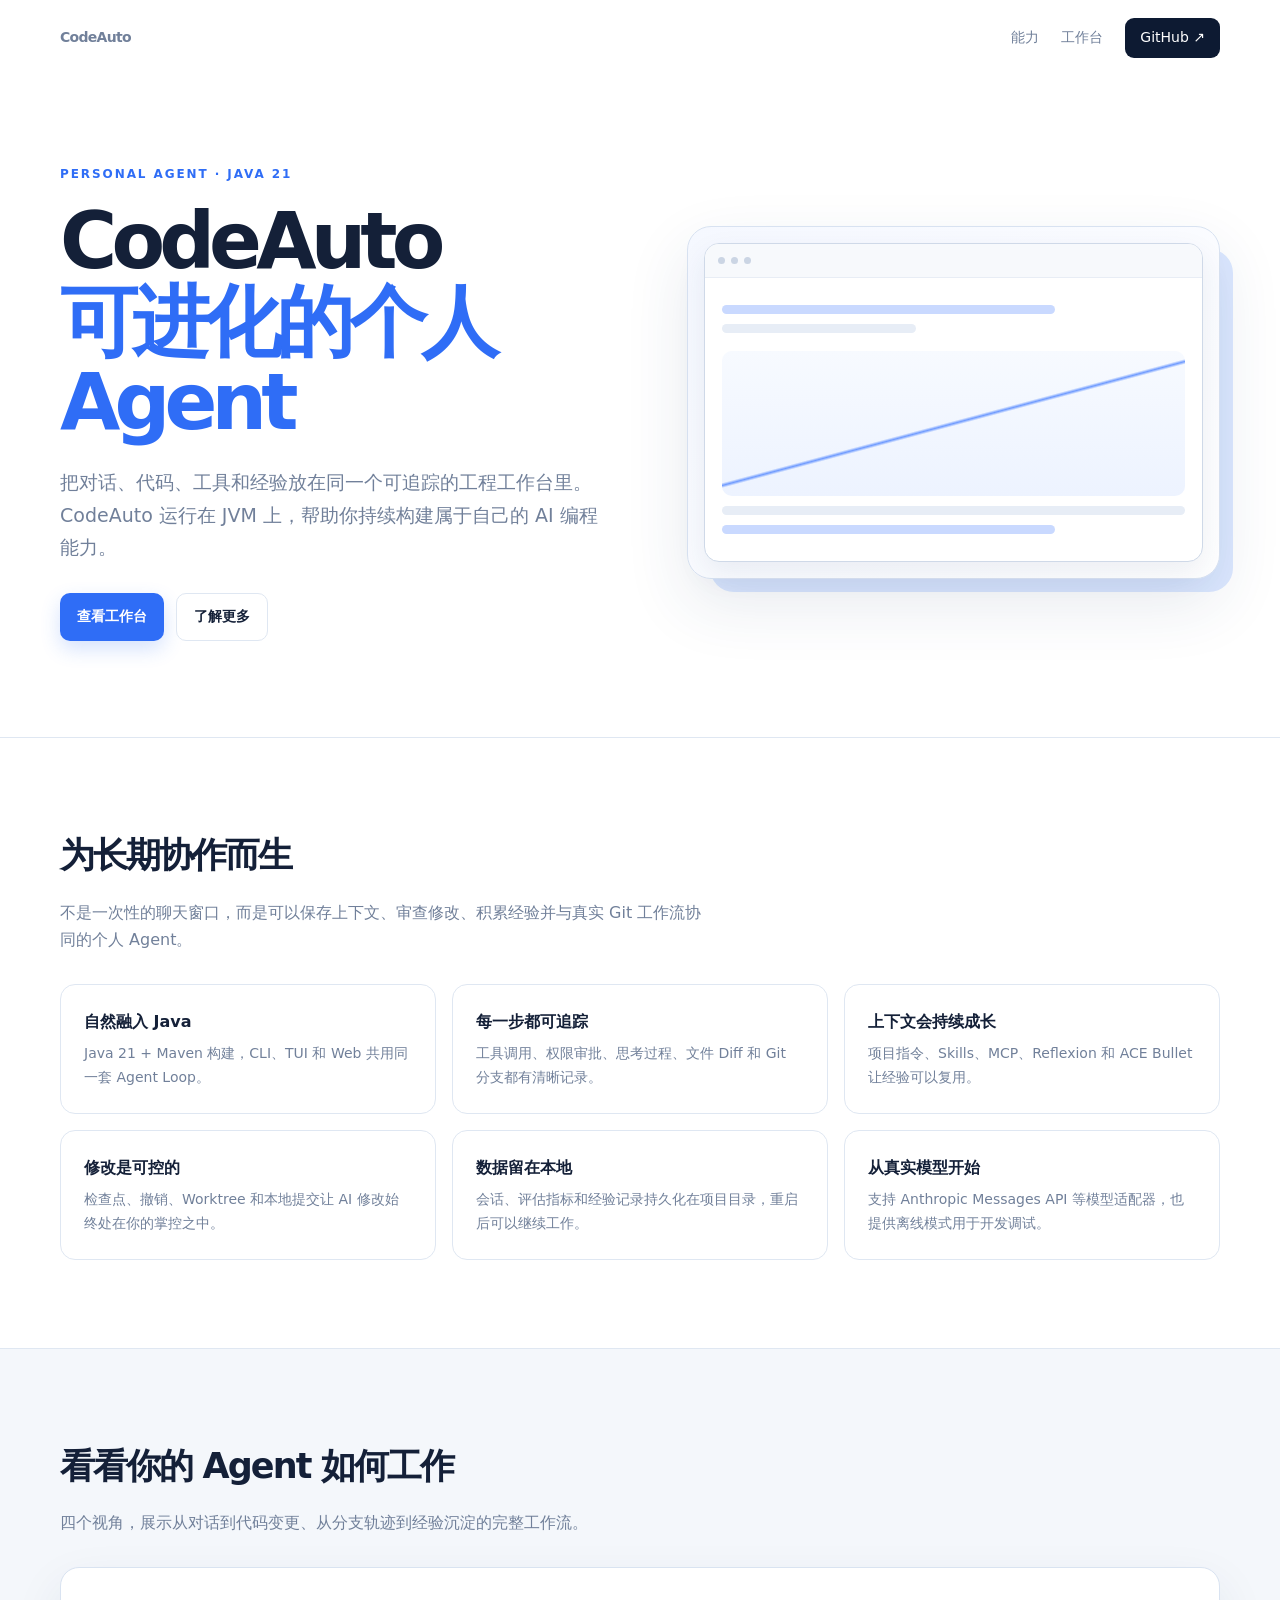
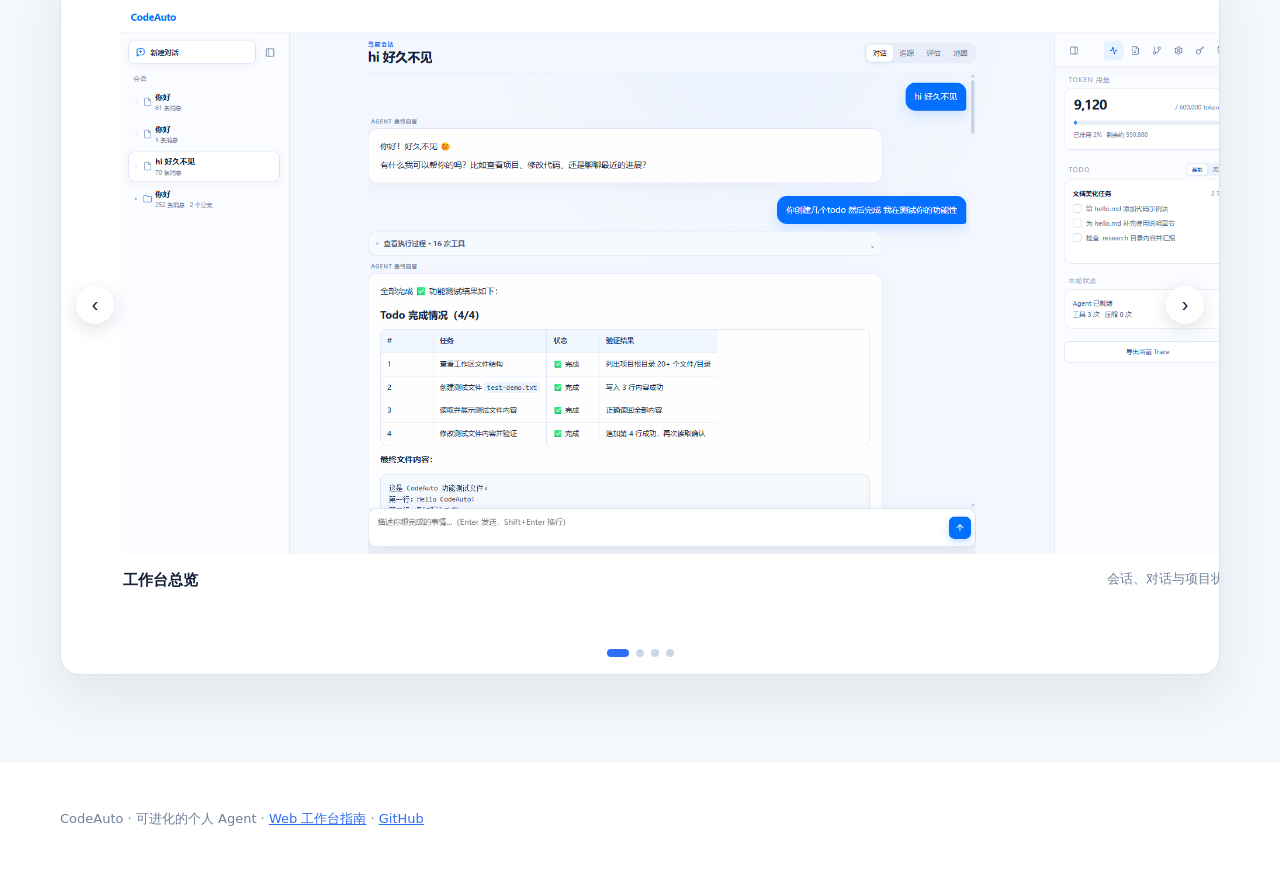
==== commit 9378eca2: "重塑 CodeAuto 产品介绍页与截图轮播" ====
--- a/instruction/index.html
+++ b/instruction/index.html
@@ -3,20 +3,22 @@
 <head>
   <meta charset="utf-8">
   <meta name="viewport" content="width=device-width, initial-scale=1">
-  <title>CodeAuto · Java AI Coding Agent</title>
+  <title>CodeAuto · 可进化的个人 Agent</title>
   <style>
-    :root{color-scheme:light;--ink:#172033;--muted:#68758a;--line:#e5eaf1;--blue:#246bfd;--wash:#f5f8fc;--card:#fff}
-    *{box-sizing:border-box}body{margin:0;color:var(--ink);font:16px/1.7 system-ui,-apple-system,"Segoe UI","Microsoft YaHei",sans-serif;background:linear-gradient(145deg,#f8fbff 0%,#fff 48%,#f5f8fc 100%)}
-    .wrap{width:min(1080px,calc(100% - 40px));margin:auto}.nav{height:72px;display:flex;align-items:center;justify-content:space-between}.brand{font-weight:800;font-size:21px;letter-spacing:-.04em;color:var(--blue)}.nav a{color:var(--muted);text-decoration:none;font-size:14px}.hero{padding:76px 0 82px;display:grid;grid-template-columns:1.15fr .85fr;gap:64px;align-items:center}.kicker{font-size:12px;font-weight:700;letter-spacing:.14em;text-transform:uppercase;color:var(--blue)}h1{font-size:clamp(38px,6vw,68px);line-height:1.08;letter-spacing:-.065em;margin:14px 0 22px}h1 em{font-style:normal;color:var(--blue)}.lead{max-width:640px;color:var(--muted);font-size:18px}.hero-card{padding:25px;border:1px solid var(--line);border-radius:22px;background:rgba(255,255,255,.8);box-shadow:0 20px 55px rgba(40,68,110,.12)}.hero-card strong{display:block;margin-bottom:15px}.hero-card code{display:block;padding:12px 14px;margin:8px 0;border-radius:10px;background:#101827;color:#d9e5ff;font:13px/1.5 ui-monospace,SFMono-Regular,Consolas,monospace}.section{padding:76px 0;border-top:1px solid var(--line)}h2{font-size:32px;letter-spacing:-.04em;margin:0 0 30px}.grid{display:grid;grid-template-columns:repeat(3,1fr);gap:16px}.card{padding:22px;border:1px solid var(--line);border-radius:16px;background:var(--card)}.card b{display:block;margin-bottom:8px}.card p{margin:0;color:var(--muted);font-size:14px}.shots{display:grid;grid-template-columns:repeat(2,1fr);gap:22px}.shot{margin:0}.shot img{display:block;width:100%;border:1px solid var(--line);border-radius:14px;box-shadow:0 12px 30px rgba(40,68,110,.1)}.shot figcaption{margin-top:9px;color:var(--muted);font-size:13px}.footer{padding:42px 0 56px;color:var(--muted);font-size:13px}.footer a{color:var(--blue)}@media(max-width:760px){.hero{grid-template-columns:1fr;gap:30px;padding-top:42px}.grid,.shots{grid-template-columns:1fr}.wrap{width:min(100% - 28px,1080px)}}
+    :root{--ink:#142038;--muted:#71809a;--line:#dfe7f2;--blue:#2f6df6;--deep:#0d1a32;--soft:#f4f7fb}
+    *{box-sizing:border-box}body{margin:0;color:var(--ink);background:#fff;font:16px/1.7 system-ui,-apple-system,"Segoe UI","Microsoft YaHei",sans-serif}.wrap{width:min(1160px,calc(100% - 44px));margin:auto}.nav{height:76px;display:flex;align-items:center;justify-content:space-between}.logo{font-weight:850;font-size:22px;letter-spacing:-.05em;color:var(--blue)}.nav-links{display:flex;gap:22px;align-items:center}.nav a{color:var(--muted);font-size:14px;text-decoration:none}.nav .primary{padding:8px 15px;border-radius:9px;background:var(--deep);color:#fff}.hero{padding:88px 0 96px;display:grid;grid-template-columns:1.02fr .98fr;gap:72px;align-items:center}.eyebrow{color:var(--blue);font-size:12px;font-weight:750;letter-spacing:.16em;text-transform:uppercase}.hero h1{font-size:clamp(44px,6.5vw,78px);line-height:1.03;letter-spacing:-.075em;margin:17px 0 24px}.hero h1 span{color:var(--blue)}.hero p{max-width:590px;color:var(--muted);font-size:19px}.hero-actions{display:flex;gap:12px;margin-top:30px}.button{display:inline-flex;align-items:center;padding:11px 17px;border-radius:10px;text-decoration:none;font-weight:650;font-size:14px}.button.primary{color:#fff;background:var(--blue);box-shadow:0 8px 20px #2f6df633}.button.ghost{color:var(--ink);border:1px solid var(--line);background:#fff}.hero-art{position:relative;padding:16px;border:1px solid #d8e2f1;border-radius:24px;background:linear-gradient(145deg,#f5f8ff,#fff);box-shadow:0 25px 65px #253d6b1c}.hero-art:before{content:"";position:absolute;inset:22px -14px -14px 22px;border-radius:24px;background:#dce8ff;z-index:-1}.window{border:1px solid #cfd9e8;border-radius:15px;overflow:hidden;background:#fff;box-shadow:0 12px 30px #233d6815}.window-bar{height:34px;padding:0 13px;display:flex;align-items:center;gap:6px;background:#f7f9fc;border-bottom:1px solid #e8edf5}.dot{width:7px;height:7px;border-radius:50%;background:#cbd5e4}.window-body{padding:17px}.fake-line{height:9px;border-radius:9px;background:#e7edf6;margin:10px 0}.fake-line.blue{width:72%;background:#c9d9ff}.fake-line.short{width:42%}.fake-chart{height:145px;margin-top:18px;border-radius:10px;background:linear-gradient(165deg,transparent 49%,#6e9aff 50%,transparent 51%),linear-gradient(180deg,#f7faff,#edf3ff)}.section{padding:88px 0;border-top:1px solid var(--line)}h2{font-size:35px;letter-spacing:-.055em;margin:0 0 31px}.section-intro{color:var(--muted);max-width:650px;margin-top:-18px;margin-bottom:31px}.grid{display:grid;grid-template-columns:repeat(3,1fr);gap:16px}.card{padding:23px;border:1px solid var(--line);border-radius:15px;background:#fff}.card b{display:block;margin-bottom:7px}.card p{margin:0;color:var(--muted);font-size:14px}.showcase{background:var(--soft)}.carousel{position:relative;overflow:hidden;border:1px solid #d9e3f1;border-radius:19px;background:#fff;box-shadow:0 20px 50px #20375c16}.slides{display:flex;transition:transform .55s cubic-bezier(.2,.7,.2,1)}.slide{min-width:100%;padding:18px}.slide img{display:block;width:100%;max-height:610px;object-fit:contain;object-position:top;border-radius:11px;background:#f6f8fc}.caption{display:flex;justify-content:space-between;gap:20px;padding:14px 4px 4px}.caption b{font-size:15px}.caption span{color:var(--muted);font-size:13px}.carousel-btn{position:absolute;top:45%;width:38px;height:38px;border:0;border-radius:50%;background:#fff;color:var(--ink);box-shadow:0 5px 18px #20375c26;font-size:20px;cursor:pointer}.carousel-btn.prev{left:15px}.carousel-btn.next{right:15px}.dots{display:flex;justify-content:center;gap:7px;padding:17px}.dots button{width:8px;height:8px;border:0;border-radius:50%;padding:0;background:#cbd6e6;cursor:pointer}.dots button.active{width:22px;border-radius:8px;background:var(--blue)}.footer{padding:45px 0 60px;color:var(--muted);font-size:13px}.footer a{color:var(--blue)}@media(max-width:800px){.hero{grid-template-columns:1fr;gap:36px;padding-top:55px}.grid{grid-template-columns:1fr 1fr}.hero h1{font-size:52px}}@media(max-width:520px){.wrap{width:calc(100% - 28px)}.grid{grid-template-columns:1fr}.hero h1{font-size:44px}.nav-links a:not(.primary){display:none}.caption{display:block}}
   </style>
 </head>
 <body>
-  <header class="nav wrap"><div class="brand">CodeAuto</div><a href="https://github.com/Yulin-Bi/CodeAuto" target="_blank" rel="noreferrer">GitHub ↗</a></header>
-  <main>
-    <section class="hero wrap"><div><div class="kicker">JVM-native coding agent</div><h1>让 AI 编程能力<br><em>自然地运行在 Java 中</em></h1><p class="lead">CodeAuto 是基于 Java 21 构建的可扩展 AI 编程代理运行时，提供 CLI、TUI 和单进程 Web 工作台。会话、工具调用、文件修改和 Git 状态都可追踪、恢复和审查。</p></div><div class="hero-card"><strong>从 Mock 模式开始</strong><code>mvn exec:java "-Dexec.args=--mock --web --web-port 0"</code><span style="color:var(--muted);font-size:13px">不需要 API Key，也不需要单独启动 Node/Vite。</span></div></section>
-    <section class="section"><div class="wrap"><h2>核心亮点</h2><div class="grid"><article class="card"><b>Java 原生运行时</b><p>Java 21 + Maven 构建，保持 JVM 生态的一致性和可扩展性。</p></article><article class="card"><b>完整 Agent Loop</b><p>流式回复、工具编排、上下文压缩、取消、重试和持久化评估。</p></article><article class="card"><b>可控的工程修改</b><p>权限审批、Diff review、Git checkpoint、撤销和 Worktree 分支绑定。</p></article><article class="card"><b>三种交互方式</b><p>CLI、全屏 TUI 和 Java 直接托管的 Web 工作台共享同一套后端能力。</p></article><article class="card"><b>持续上下文</b><p>项目指令、Skills、MCP、Reflexion 和 ACE Bullet 经验记忆协同工作。</p></article><article class="card"><b>真实工程可追踪</b><p>会话分支、文件变更、Token 趋势和工具正确率都有本地记录。</p></article></div></div></section>
-    <section class="section"><div class="wrap"><h2>Web 工作台</h2><div class="shots"><figure class="shot"><img src="web_main.png" alt="Web 工作台总览"><figcaption>会话、对话和工作区总览</figcaption></figure><figure class="shot"><img src="web_reflec.png" alt="对话与反思"><figcaption>Markdown 对话与反思记录</figcaption></figure><figure class="shot"><img src="web_graph.png" alt="Git 分支轨迹"><figcaption>Git 分支轨迹与 Worktree</figcaption></figure><figure class="shot"><img src="web_diff.png" alt="文件 Diff"><figcaption>文件变更与 Diff 预览</figcaption></figure></div></div></section>
+  <header class="nav wrap"><a class="logo" href="#top">CodeAuto</a><nav class="nav-links"><a href="#capabilities">能力</a><a href="#workbench">工作台</a><a class="primary" href="https://github.com/Yulin-Bi/CodeAuto" target="_blank" rel="noreferrer">GitHub ↗</a></nav></header>
+  <main id="top">
+    <section class="hero wrap"><div><div class="eyebrow">Personal Agent · Java 21</div><h1>CodeAuto<br><span>可进化的个人 Agent</span></h1><p>把对话、代码、工具和经验放在同一个可追踪的工程工作台里。CodeAuto 运行在 JVM 上，帮助你持续构建属于自己的 AI 编程能力。</p><div class="hero-actions"><a class="button primary" href="#workbench">查看工作台</a><a class="button ghost" href="codeauto-detailed.md">了解更多</a></div></div><div class="hero-art"><div class="window"><div class="window-bar"><i class="dot"></i><i class="dot"></i><i class="dot"></i></div><div class="window-body"><div class="fake-line blue"></div><div class="fake-line short"></div><div class="fake-chart"></div><div class="fake-line"></div><div class="fake-line blue"></div></div></div></div></section>
+    <section class="section" id="capabilities"><div class="wrap"><h2>为长期协作而生</h2><p class="section-intro">不是一次性的聊天窗口，而是可以保存上下文、审查修改、积累经验并与真实 Git 工作流协同的个人 Agent。</p><div class="grid"><article class="card"><b>自然融入 Java</b><p>Java 21 + Maven 构建，CLI、TUI 和 Web 共用同一套 Agent Loop。</p></article><article class="card"><b>每一步都可追踪</b><p>工具调用、权限审批、思考过程、文件 Diff 和 Git 分支都有清晰记录。</p></article><article class="card"><b>上下文会持续成长</b><p>项目指令、Skills、MCP、Reflexion 和 ACE Bullet 让经验可以复用。</p></article><article class="card"><b>修改是可控的</b><p>检查点、撤销、Worktree 和本地提交让 AI 修改始终处在你的掌控之中。</p></article><article class="card"><b>数据留在本地</b><p>会话、评估指标和经验记录持久化在项目目录，重启后可以继续工作。</p></article><article class="card"><b>从真实模型开始</b><p>支持 Anthropic Messages API 等模型适配器，也提供离线模式用于开发调试。</p></article></div></div></section>
+    <section class="section showcase" id="workbench"><div class="wrap"><h2>看看你的 Agent 如何工作</h2><p class="section-intro">四个视角，展示从对话到代码变更、从分支轨迹到经验沉淀的完整工作流。</p><div class="carousel" aria-label="CodeAuto 工作台截图轮播"><div class="slides"><figure class="slide"><img src="web_main.png" alt="工作台总览"><div class="caption"><b>工作台总览</b><span>会话、对话与项目状态</span></div></figure><figure class="slide"><img src="web_reflec.png" alt="对话与反思"><div class="caption"><b>对话与经验</b><span>Markdown 回复、反思和 Bullet</span></div></figure><figure class="slide"><img src="web_graph.png" alt="Git 分支轨迹"><div class="caption"><b>Git 分支轨迹</b><span>会话分支与 Worktree 绑定</span></div></figure><figure class="slide"><img src="web_diff.png" alt="文件 Diff 预览"><div class="caption"><b>文件变更</b><span>完整文件与 Diff 对照查看</span></div></figure></div><button class="carousel-btn prev" type="button" aria-label="上一张">‹</button><button class="carousel-btn next" type="button" aria-label="下一张">›</button><div class="dots" role="tablist"></div></div></div></section>
   </main>
-  <footer class="footer wrap">详细启动、配置、数据目录与工作台说明见 <a href="codeauto-detailed.md">CodeAuto 详细说明</a> · <a href="web-workbench.md">Web 工作台指南</a></footer>
+  <footer class="footer wrap">CodeAuto · 可进化的个人 Agent · <a href="web-workbench.md">Web 工作台指南</a> · <a href="https://github.com/Yulin-Bi/CodeAuto" target="_blank" rel="noreferrer">GitHub</a></footer>
+  <script>
+    (()=>{const root=document.querySelector('.carousel'),track=root.querySelector('.slides'),slides=[...root.querySelectorAll('.slide')],dots=root.querySelector('.dots');let index=0,timer;slides.forEach((_,i)=>{const b=document.createElement('button');b.type='button';b.setAttribute('aria-label',`查看第 ${i+1} 张`);b.onclick=()=>go(i);dots.appendChild(b)});function go(i){index=(i+slides.length)%slides.length;track.style.transform=`translateX(-${index*100}%)`;dots.querySelectorAll('button').forEach((b,n)=>b.classList.toggle('active',n===index))}function restart(){clearInterval(timer);timer=setInterval(()=>go(index+1),5200)}root.querySelector('.prev').onclick=()=>{go(index-1);restart()};root.querySelector('.next').onclick=()=>{go(index+1);restart()};root.addEventListener('mouseenter',()=>clearInterval(timer));root.addEventListener('mouseleave',restart);go(0);restart()})();
+  </script>
 </body>
 </html>
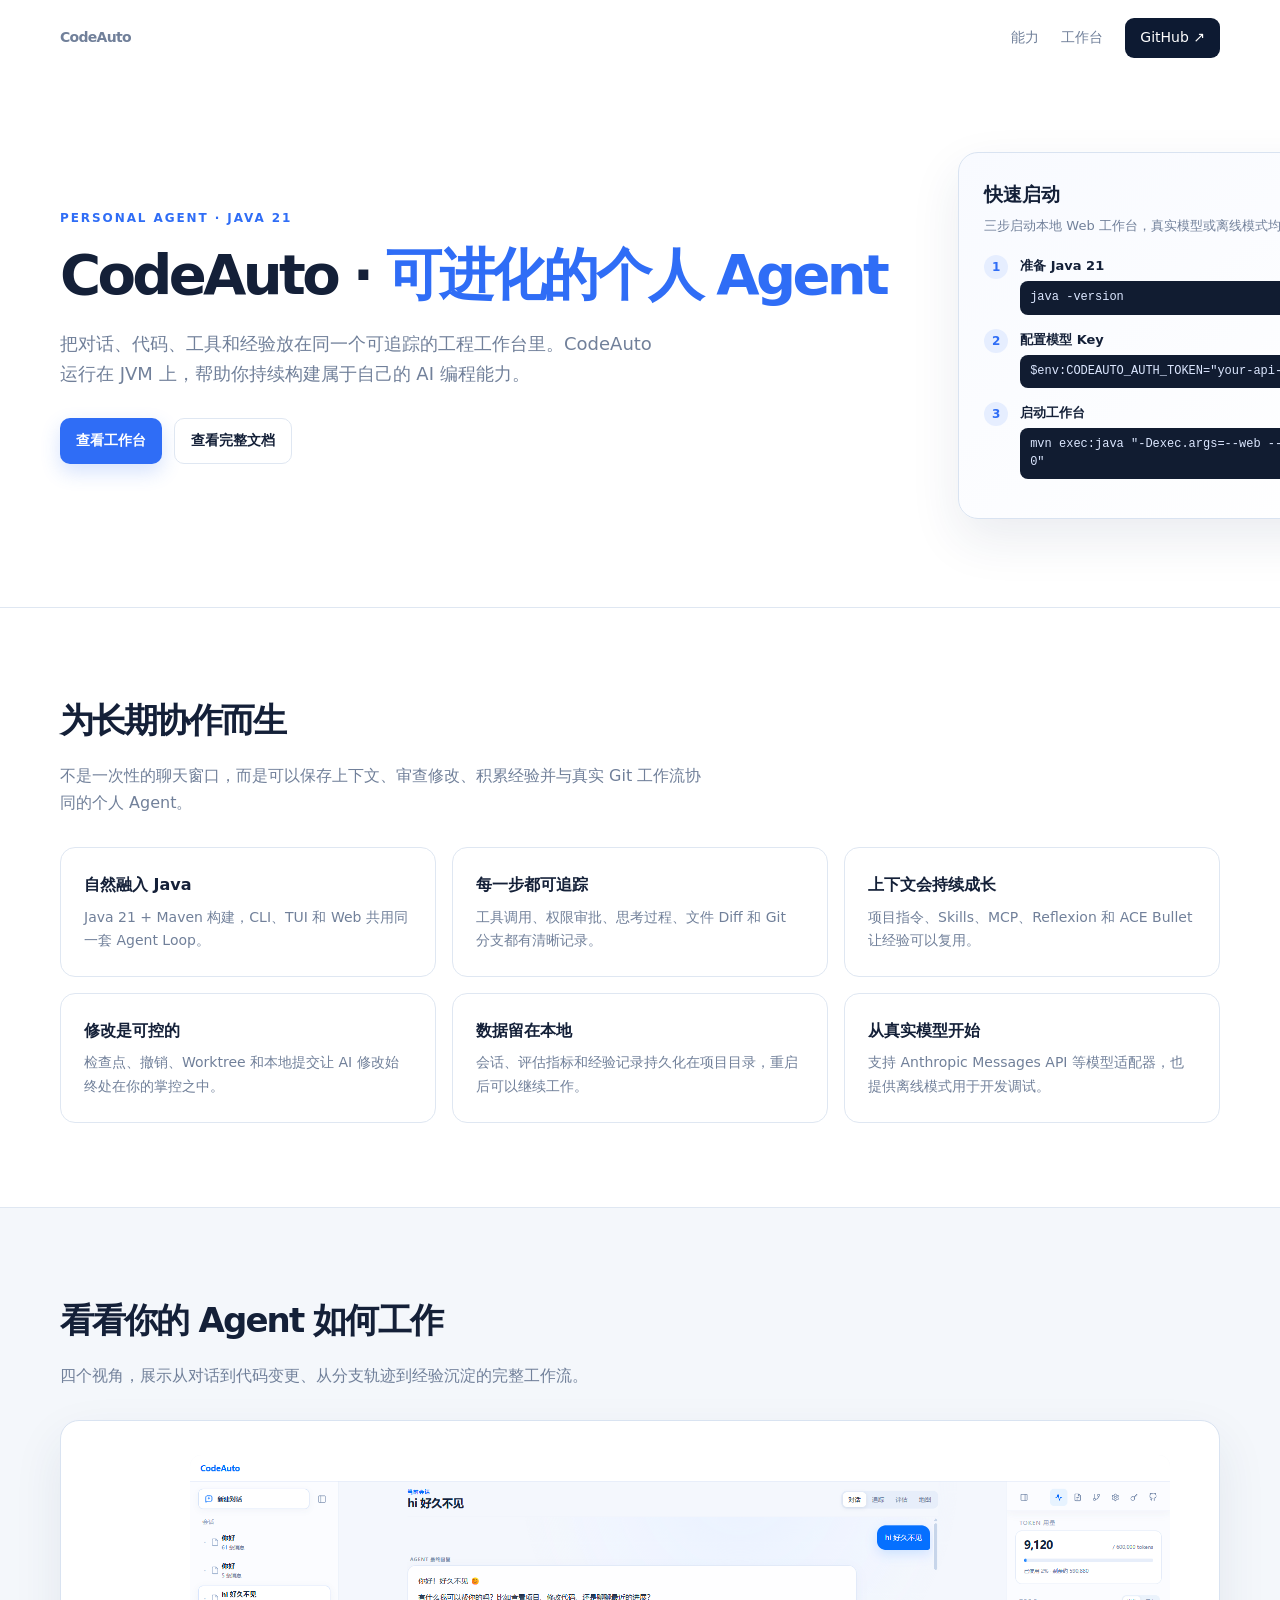
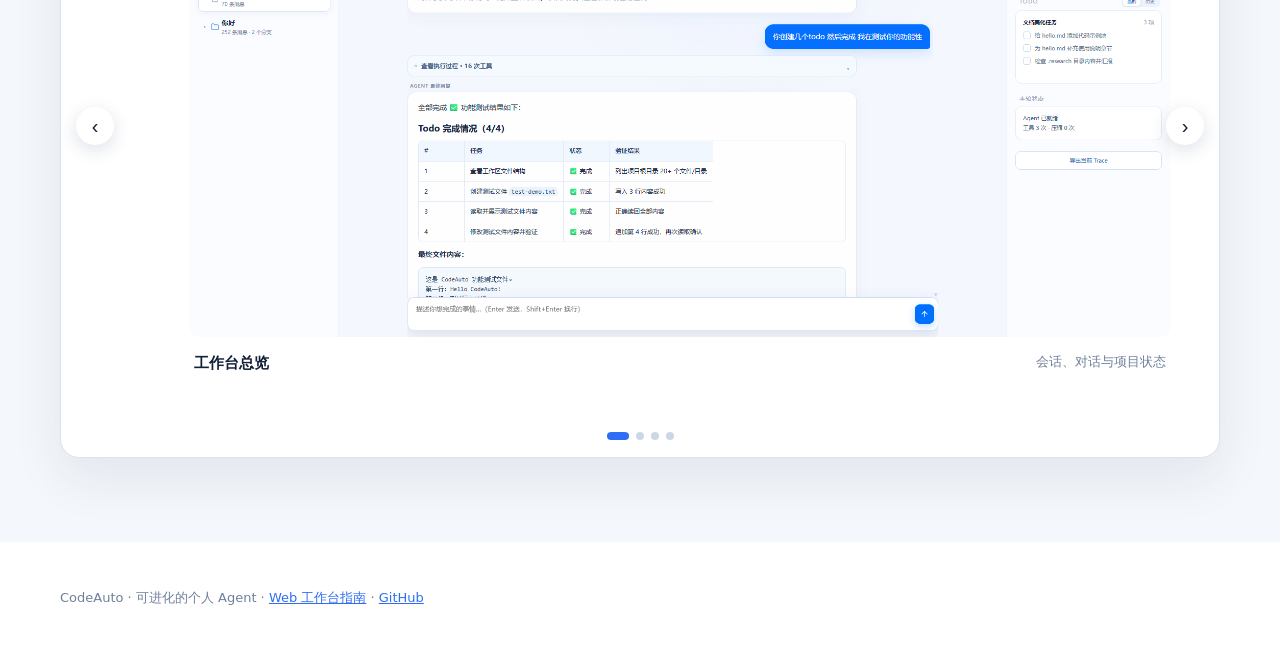
==== commit bc98ef6c: "优化产品首页并补充模型配置说明" ====
--- a/instruction/index.html
+++ b/instruction/index.html
@@ -1,24 +1,21 @@
 <!doctype html>
 <html lang="zh-CN">
 <head>
-  <meta charset="utf-8">
-  <meta name="viewport" content="width=device-width, initial-scale=1">
+  <meta charset="utf-8"><meta name="viewport" content="width=device-width, initial-scale=1">
   <title>CodeAuto · 可进化的个人 Agent</title>
   <style>
     :root{--ink:#142038;--muted:#71809a;--line:#dfe7f2;--blue:#2f6df6;--deep:#0d1a32;--soft:#f4f7fb}
-    *{box-sizing:border-box}body{margin:0;color:var(--ink);background:#fff;font:16px/1.7 system-ui,-apple-system,"Segoe UI","Microsoft YaHei",sans-serif}.wrap{width:min(1160px,calc(100% - 44px));margin:auto}.nav{height:76px;display:flex;align-items:center;justify-content:space-between}.logo{font-weight:850;font-size:22px;letter-spacing:-.05em;color:var(--blue)}.nav-links{display:flex;gap:22px;align-items:center}.nav a{color:var(--muted);font-size:14px;text-decoration:none}.nav .primary{padding:8px 15px;border-radius:9px;background:var(--deep);color:#fff}.hero{padding:88px 0 96px;display:grid;grid-template-columns:1.02fr .98fr;gap:72px;align-items:center}.eyebrow{color:var(--blue);font-size:12px;font-weight:750;letter-spacing:.16em;text-transform:uppercase}.hero h1{font-size:clamp(44px,6.5vw,78px);line-height:1.03;letter-spacing:-.075em;margin:17px 0 24px}.hero h1 span{color:var(--blue)}.hero p{max-width:590px;color:var(--muted);font-size:19px}.hero-actions{display:flex;gap:12px;margin-top:30px}.button{display:inline-flex;align-items:center;padding:11px 17px;border-radius:10px;text-decoration:none;font-weight:650;font-size:14px}.button.primary{color:#fff;background:var(--blue);box-shadow:0 8px 20px #2f6df633}.button.ghost{color:var(--ink);border:1px solid var(--line);background:#fff}.hero-art{position:relative;padding:16px;border:1px solid #d8e2f1;border-radius:24px;background:linear-gradient(145deg,#f5f8ff,#fff);box-shadow:0 25px 65px #253d6b1c}.hero-art:before{content:"";position:absolute;inset:22px -14px -14px 22px;border-radius:24px;background:#dce8ff;z-index:-1}.window{border:1px solid #cfd9e8;border-radius:15px;overflow:hidden;background:#fff;box-shadow:0 12px 30px #233d6815}.window-bar{height:34px;padding:0 13px;display:flex;align-items:center;gap:6px;background:#f7f9fc;border-bottom:1px solid #e8edf5}.dot{width:7px;height:7px;border-radius:50%;background:#cbd5e4}.window-body{padding:17px}.fake-line{height:9px;border-radius:9px;background:#e7edf6;margin:10px 0}.fake-line.blue{width:72%;background:#c9d9ff}.fake-line.short{width:42%}.fake-chart{height:145px;margin-top:18px;border-radius:10px;background:linear-gradient(165deg,transparent 49%,#6e9aff 50%,transparent 51%),linear-gradient(180deg,#f7faff,#edf3ff)}.section{padding:88px 0;border-top:1px solid var(--line)}h2{font-size:35px;letter-spacing:-.055em;margin:0 0 31px}.section-intro{color:var(--muted);max-width:650px;margin-top:-18px;margin-bottom:31px}.grid{display:grid;grid-template-columns:repeat(3,1fr);gap:16px}.card{padding:23px;border:1px solid var(--line);border-radius:15px;background:#fff}.card b{display:block;margin-bottom:7px}.card p{margin:0;color:var(--muted);font-size:14px}.showcase{background:var(--soft)}.carousel{position:relative;overflow:hidden;border:1px solid #d9e3f1;border-radius:19px;background:#fff;box-shadow:0 20px 50px #20375c16}.slides{display:flex;transition:transform .55s cubic-bezier(.2,.7,.2,1)}.slide{min-width:100%;padding:18px}.slide img{display:block;width:100%;max-height:610px;object-fit:contain;object-position:top;border-radius:11px;background:#f6f8fc}.caption{display:flex;justify-content:space-between;gap:20px;padding:14px 4px 4px}.caption b{font-size:15px}.caption span{color:var(--muted);font-size:13px}.carousel-btn{position:absolute;top:45%;width:38px;height:38px;border:0;border-radius:50%;background:#fff;color:var(--ink);box-shadow:0 5px 18px #20375c26;font-size:20px;cursor:pointer}.carousel-btn.prev{left:15px}.carousel-btn.next{right:15px}.dots{display:flex;justify-content:center;gap:7px;padding:17px}.dots button{width:8px;height:8px;border:0;border-radius:50%;padding:0;background:#cbd6e6;cursor:pointer}.dots button.active{width:22px;border-radius:8px;background:var(--blue)}.footer{padding:45px 0 60px;color:var(--muted);font-size:13px}.footer a{color:var(--blue)}@media(max-width:800px){.hero{grid-template-columns:1fr;gap:36px;padding-top:55px}.grid{grid-template-columns:1fr 1fr}.hero h1{font-size:52px}}@media(max-width:520px){.wrap{width:calc(100% - 28px)}.grid{grid-template-columns:1fr}.hero h1{font-size:44px}.nav-links a:not(.primary){display:none}.caption{display:block}}
+    *{box-sizing:border-box}body{margin:0;color:var(--ink);background:#fff;font:16px/1.7 system-ui,-apple-system,"Segoe UI","Microsoft YaHei",sans-serif}.wrap{width:min(1160px,calc(100% - 44px));margin:auto}.nav{height:76px;display:flex;align-items:center;justify-content:space-between}.logo{font-weight:850;font-size:22px;letter-spacing:-.05em;color:var(--blue);text-decoration:none}.nav-links{display:flex;gap:22px;align-items:center}.nav a{color:var(--muted);font-size:14px;text-decoration:none}.nav .primary{padding:8px 15px;border-radius:9px;background:var(--deep);color:#fff}.hero{padding:76px 0 88px;display:grid;grid-template-columns:1fr 430px;gap:72px;align-items:center}.eyebrow{color:var(--blue);font-size:12px;font-weight:750;letter-spacing:.16em;text-transform:uppercase}.hero h1{font-size:clamp(34px,4.6vw,56px);line-height:1.12;letter-spacing:-.065em;white-space:nowrap;margin:16px 0 22px}.hero h1 span{color:var(--blue)}.hero p{max-width:610px;color:var(--muted);font-size:18px}.hero-actions{display:flex;gap:12px;margin-top:28px}.button{display:inline-flex;align-items:center;padding:10px 16px;border-radius:10px;text-decoration:none;font-weight:650;font-size:14px}.button.primary{color:#fff;background:var(--blue);box-shadow:0 8px 20px #2f6df633}.button.ghost{color:var(--ink);border:1px solid var(--line);background:#fff}.quickstart{padding:25px;border:1px solid #d9e3f1;border-radius:20px;background:linear-gradient(145deg,#f8faff,#fff);box-shadow:0 20px 50px #20375c18}.quickstart h3{margin:0 0 5px;font-size:19px}.quickstart p{margin:0 0 18px;color:var(--muted);font-size:13px}.step{display:grid;grid-template-columns:26px 1fr;gap:10px;margin:14px 0}.step-num{display:grid;place-items:center;width:24px;height:24px;border-radius:50%;background:#e6eeff;color:var(--blue);font-weight:750;font-size:12px}.step b{display:block;font-size:13px}.step code{display:block;margin-top:4px;padding:8px 10px;border-radius:8px;background:#111c31;color:#dce7ff;font:12px/1.45 ui-monospace,SFMono-Regular,Consolas,monospace;white-space:pre-wrap}.section{padding:84px 0;border-top:1px solid var(--line)}h2{font-size:34px;letter-spacing:-.055em;margin:0 0 30px}.section-intro{color:var(--muted);max-width:650px;margin-top:-18px;margin-bottom:31px}.grid{display:grid;grid-template-columns:repeat(3,1fr);gap:16px}.card{padding:23px;border:1px solid var(--line);border-radius:15px;background:#fff}.card b{display:block;margin-bottom:7px}.card p{margin:0;color:var(--muted);font-size:14px}.showcase{background:var(--soft)}.carousel{position:relative;overflow:hidden;border:1px solid #d9e3f1;border-radius:19px;background:#fff;box-shadow:0 20px 50px #20375c16}.slides{display:flex;transition:transform .55s cubic-bezier(.2,.7,.2,1)}.slide{min-width:100%;padding:18px;display:flex;flex-direction:column;align-items:center}.slide img{display:block;width:min(94%,980px);max-height:610px;object-fit:contain;object-position:center;border-radius:11px;background:#f6f8fc}.caption{width:min(94%,980px);display:flex;justify-content:space-between;gap:20px;padding:14px 4px 4px}.caption b{font-size:15px}.caption span{color:var(--muted);font-size:13px}.carousel-btn{position:absolute;top:45%;width:38px;height:38px;border:0;border-radius:50%;background:#fff;color:var(--ink);box-shadow:0 5px 18px #20375c26;font-size:20px;cursor:pointer}.carousel-btn.prev{left:15px}.carousel-btn.next{right:15px}.dots{display:flex;justify-content:center;gap:7px;padding:17px}.dots button{width:8px;height:8px;border:0;border-radius:50%;padding:0;background:#cbd6e6;cursor:pointer}.dots button.active{width:22px;border-radius:8px;background:var(--blue)}.footer{padding:45px 0 60px;color:var(--muted);font-size:13px}.footer a{color:var(--blue)}@media(max-width:900px){.hero{grid-template-columns:1fr;gap:34px}.quickstart{max-width:580px}}@media(max-width:620px){.wrap{width:calc(100% - 28px)}.hero{padding-top:48px}.hero h1{font-size:36px;white-space:normal}.grid{grid-template-columns:1fr}.nav-links a:not(.primary){display:none}.caption{display:block}}
   </style>
 </head>
 <body>
   <header class="nav wrap"><a class="logo" href="#top">CodeAuto</a><nav class="nav-links"><a href="#capabilities">能力</a><a href="#workbench">工作台</a><a class="primary" href="https://github.com/Yulin-Bi/CodeAuto" target="_blank" rel="noreferrer">GitHub ↗</a></nav></header>
   <main id="top">
-    <section class="hero wrap"><div><div class="eyebrow">Personal Agent · Java 21</div><h1>CodeAuto<br><span>可进化的个人 Agent</span></h1><p>把对话、代码、工具和经验放在同一个可追踪的工程工作台里。CodeAuto 运行在 JVM 上，帮助你持续构建属于自己的 AI 编程能力。</p><div class="hero-actions"><a class="button primary" href="#workbench">查看工作台</a><a class="button ghost" href="codeauto-detailed.md">了解更多</a></div></div><div class="hero-art"><div class="window"><div class="window-bar"><i class="dot"></i><i class="dot"></i><i class="dot"></i></div><div class="window-body"><div class="fake-line blue"></div><div class="fake-line short"></div><div class="fake-chart"></div><div class="fake-line"></div><div class="fake-line blue"></div></div></div></div></section>
+    <section class="hero wrap"><div><div class="eyebrow">Personal Agent · Java 21</div><h1>CodeAuto · <span>可进化的个人 Agent</span></h1><p>把对话、代码、工具和经验放在同一个可追踪的工程工作台里。CodeAuto 运行在 JVM 上，帮助你持续构建属于自己的 AI 编程能力。</p><div class="hero-actions"><a class="button primary" href="#workbench">查看工作台</a><a class="button ghost" href="codeauto-detailed.md">查看完整文档</a></div></div><aside class="quickstart"><h3>快速启动</h3><p>三步启动本地 Web 工作台，真实模型或离线模式均可使用。</p><div class="step"><span class="step-num">1</span><div><b>准备 Java 21</b><code>java -version</code></div></div><div class="step"><span class="step-num">2</span><div><b>配置模型 Key</b><code>$env:CODEAUTO_AUTH_TOKEN="your-api-key"</code></div></div><div class="step"><span class="step-num">3</span><div><b>启动工作台</b><code>mvn exec:java "-Dexec.args=--web --web-port 0"</code></div></div></aside></section>
     <section class="section" id="capabilities"><div class="wrap"><h2>为长期协作而生</h2><p class="section-intro">不是一次性的聊天窗口，而是可以保存上下文、审查修改、积累经验并与真实 Git 工作流协同的个人 Agent。</p><div class="grid"><article class="card"><b>自然融入 Java</b><p>Java 21 + Maven 构建，CLI、TUI 和 Web 共用同一套 Agent Loop。</p></article><article class="card"><b>每一步都可追踪</b><p>工具调用、权限审批、思考过程、文件 Diff 和 Git 分支都有清晰记录。</p></article><article class="card"><b>上下文会持续成长</b><p>项目指令、Skills、MCP、Reflexion 和 ACE Bullet 让经验可以复用。</p></article><article class="card"><b>修改是可控的</b><p>检查点、撤销、Worktree 和本地提交让 AI 修改始终处在你的掌控之中。</p></article><article class="card"><b>数据留在本地</b><p>会话、评估指标和经验记录持久化在项目目录，重启后可以继续工作。</p></article><article class="card"><b>从真实模型开始</b><p>支持 Anthropic Messages API 等模型适配器，也提供离线模式用于开发调试。</p></article></div></div></section>
     <section class="section showcase" id="workbench"><div class="wrap"><h2>看看你的 Agent 如何工作</h2><p class="section-intro">四个视角，展示从对话到代码变更、从分支轨迹到经验沉淀的完整工作流。</p><div class="carousel" aria-label="CodeAuto 工作台截图轮播"><div class="slides"><figure class="slide"><img src="web_main.png" alt="工作台总览"><div class="caption"><b>工作台总览</b><span>会话、对话与项目状态</span></div></figure><figure class="slide"><img src="web_reflec.png" alt="对话与反思"><div class="caption"><b>对话与经验</b><span>Markdown 回复、反思和 Bullet</span></div></figure><figure class="slide"><img src="web_graph.png" alt="Git 分支轨迹"><div class="caption"><b>Git 分支轨迹</b><span>会话分支与 Worktree 绑定</span></div></figure><figure class="slide"><img src="web_diff.png" alt="文件 Diff 预览"><div class="caption"><b>文件变更</b><span>完整文件与 Diff 对照查看</span></div></figure></div><button class="carousel-btn prev" type="button" aria-label="上一张">‹</button><button class="carousel-btn next" type="button" aria-label="下一张">›</button><div class="dots" role="tablist"></div></div></div></section>
   </main>
   <footer class="footer wrap">CodeAuto · 可进化的个人 Agent · <a href="web-workbench.md">Web 工作台指南</a> · <a href="https://github.com/Yulin-Bi/CodeAuto" target="_blank" rel="noreferrer">GitHub</a></footer>
-  <script>
-    (()=>{const root=document.querySelector('.carousel'),track=root.querySelector('.slides'),slides=[...root.querySelectorAll('.slide')],dots=root.querySelector('.dots');let index=0,timer;slides.forEach((_,i)=>{const b=document.createElement('button');b.type='button';b.setAttribute('aria-label',`查看第 ${i+1} 张`);b.onclick=()=>go(i);dots.appendChild(b)});function go(i){index=(i+slides.length)%slides.length;track.style.transform=`translateX(-${index*100}%)`;dots.querySelectorAll('button').forEach((b,n)=>b.classList.toggle('active',n===index))}function restart(){clearInterval(timer);timer=setInterval(()=>go(index+1),5200)}root.querySelector('.prev').onclick=()=>{go(index-1);restart()};root.querySelector('.next').onclick=()=>{go(index+1);restart()};root.addEventListener('mouseenter',()=>clearInterval(timer));root.addEventListener('mouseleave',restart);go(0);restart()})();
-  </script>
+  <script>(()=>{const root=document.querySelector('.carousel'),track=root.querySelector('.slides'),slides=[...root.querySelectorAll('.slide')],dots=root.querySelector('.dots');let index=0,timer;slides.forEach((_,i)=>{const b=document.createElement('button');b.type='button';b.setAttribute('aria-label',`查看第 ${i+1} 张`);b.onclick=()=>go(i);dots.appendChild(b)});function go(i){index=(i+slides.length)%slides.length;track.style.transform=`translateX(-${index*100}%)`;dots.querySelectorAll('button').forEach((b,n)=>b.classList.toggle('active',n===index))}function restart(){clearInterval(timer);timer=setInterval(()=>go(index+1),5200)}root.querySelector('.prev').onclick=()=>{go(index-1);restart()};root.querySelector('.next').onclick=()=>{go(index+1);restart()};root.addEventListener('mouseenter',()=>clearInterval(timer));root.addEventListener('mouseleave',restart);go(0);restart()})();</script>
 </body>
 </html>
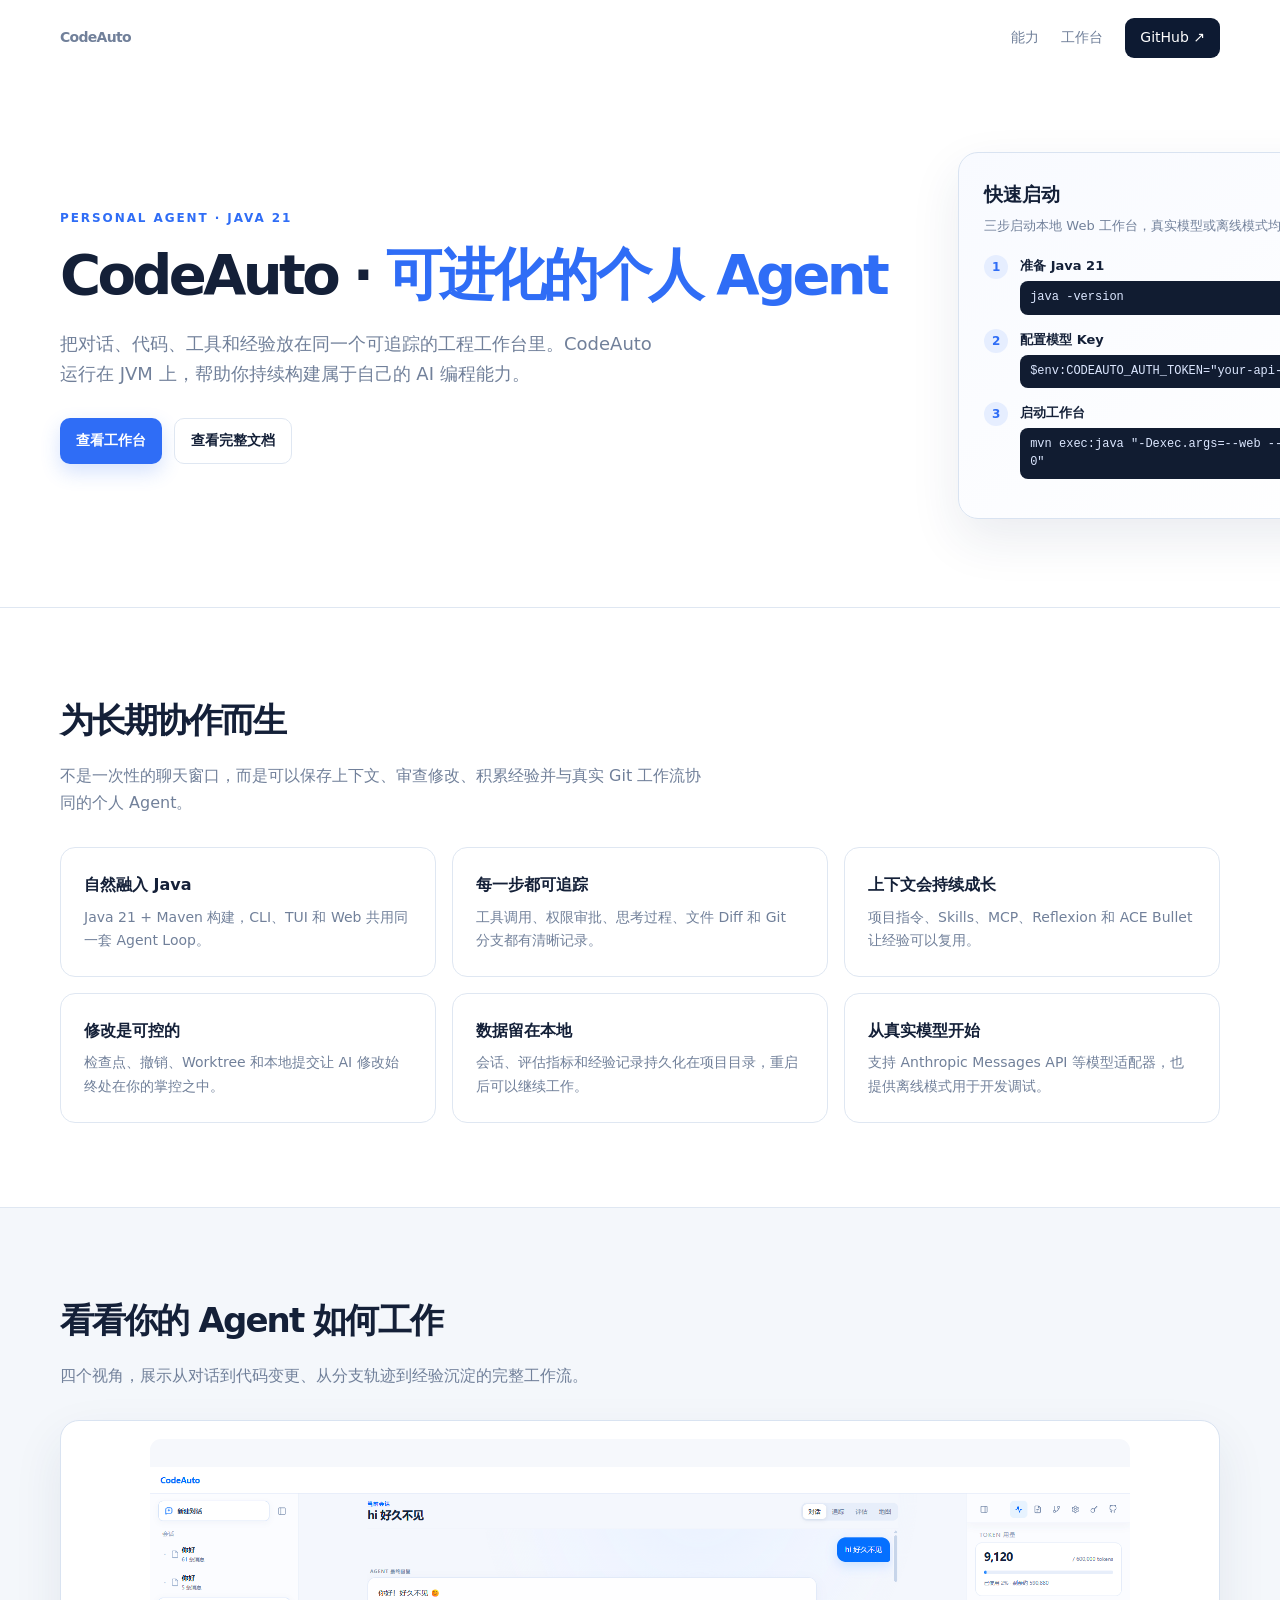
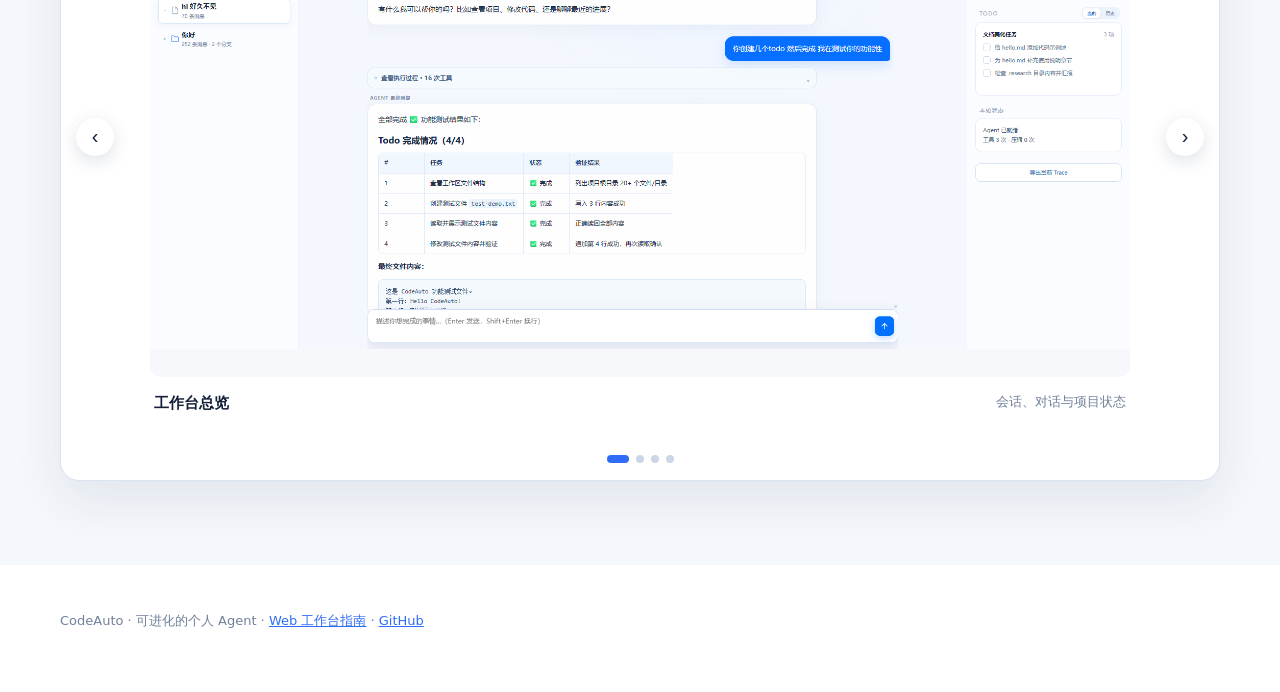
==== commit 39b615eb: "修复产品页轮播图片居中显示" ====
--- a/instruction/index.html
+++ b/instruction/index.html
@@ -5,7 +5,7 @@
   <title>CodeAuto · 可进化的个人 Agent</title>
   <style>
     :root{--ink:#142038;--muted:#71809a;--line:#dfe7f2;--blue:#2f6df6;--deep:#0d1a32;--soft:#f4f7fb}
-    *{box-sizing:border-box}body{margin:0;color:var(--ink);background:#fff;font:16px/1.7 system-ui,-apple-system,"Segoe UI","Microsoft YaHei",sans-serif}.wrap{width:min(1160px,calc(100% - 44px));margin:auto}.nav{height:76px;display:flex;align-items:center;justify-content:space-between}.logo{font-weight:850;font-size:22px;letter-spacing:-.05em;color:var(--blue);text-decoration:none}.nav-links{display:flex;gap:22px;align-items:center}.nav a{color:var(--muted);font-size:14px;text-decoration:none}.nav .primary{padding:8px 15px;border-radius:9px;background:var(--deep);color:#fff}.hero{padding:76px 0 88px;display:grid;grid-template-columns:1fr 430px;gap:72px;align-items:center}.eyebrow{color:var(--blue);font-size:12px;font-weight:750;letter-spacing:.16em;text-transform:uppercase}.hero h1{font-size:clamp(34px,4.6vw,56px);line-height:1.12;letter-spacing:-.065em;white-space:nowrap;margin:16px 0 22px}.hero h1 span{color:var(--blue)}.hero p{max-width:610px;color:var(--muted);font-size:18px}.hero-actions{display:flex;gap:12px;margin-top:28px}.button{display:inline-flex;align-items:center;padding:10px 16px;border-radius:10px;text-decoration:none;font-weight:650;font-size:14px}.button.primary{color:#fff;background:var(--blue);box-shadow:0 8px 20px #2f6df633}.button.ghost{color:var(--ink);border:1px solid var(--line);background:#fff}.quickstart{padding:25px;border:1px solid #d9e3f1;border-radius:20px;background:linear-gradient(145deg,#f8faff,#fff);box-shadow:0 20px 50px #20375c18}.quickstart h3{margin:0 0 5px;font-size:19px}.quickstart p{margin:0 0 18px;color:var(--muted);font-size:13px}.step{display:grid;grid-template-columns:26px 1fr;gap:10px;margin:14px 0}.step-num{display:grid;place-items:center;width:24px;height:24px;border-radius:50%;background:#e6eeff;color:var(--blue);font-weight:750;font-size:12px}.step b{display:block;font-size:13px}.step code{display:block;margin-top:4px;padding:8px 10px;border-radius:8px;background:#111c31;color:#dce7ff;font:12px/1.45 ui-monospace,SFMono-Regular,Consolas,monospace;white-space:pre-wrap}.section{padding:84px 0;border-top:1px solid var(--line)}h2{font-size:34px;letter-spacing:-.055em;margin:0 0 30px}.section-intro{color:var(--muted);max-width:650px;margin-top:-18px;margin-bottom:31px}.grid{display:grid;grid-template-columns:repeat(3,1fr);gap:16px}.card{padding:23px;border:1px solid var(--line);border-radius:15px;background:#fff}.card b{display:block;margin-bottom:7px}.card p{margin:0;color:var(--muted);font-size:14px}.showcase{background:var(--soft)}.carousel{position:relative;overflow:hidden;border:1px solid #d9e3f1;border-radius:19px;background:#fff;box-shadow:0 20px 50px #20375c16}.slides{display:flex;transition:transform .55s cubic-bezier(.2,.7,.2,1)}.slide{min-width:100%;padding:18px;display:flex;flex-direction:column;align-items:center}.slide img{display:block;width:min(94%,980px);max-height:610px;object-fit:contain;object-position:center;border-radius:11px;background:#f6f8fc}.caption{width:min(94%,980px);display:flex;justify-content:space-between;gap:20px;padding:14px 4px 4px}.caption b{font-size:15px}.caption span{color:var(--muted);font-size:13px}.carousel-btn{position:absolute;top:45%;width:38px;height:38px;border:0;border-radius:50%;background:#fff;color:var(--ink);box-shadow:0 5px 18px #20375c26;font-size:20px;cursor:pointer}.carousel-btn.prev{left:15px}.carousel-btn.next{right:15px}.dots{display:flex;justify-content:center;gap:7px;padding:17px}.dots button{width:8px;height:8px;border:0;border-radius:50%;padding:0;background:#cbd6e6;cursor:pointer}.dots button.active{width:22px;border-radius:8px;background:var(--blue)}.footer{padding:45px 0 60px;color:var(--muted);font-size:13px}.footer a{color:var(--blue)}@media(max-width:900px){.hero{grid-template-columns:1fr;gap:34px}.quickstart{max-width:580px}}@media(max-width:620px){.wrap{width:calc(100% - 28px)}.hero{padding-top:48px}.hero h1{font-size:36px;white-space:normal}.grid{grid-template-columns:1fr}.nav-links a:not(.primary){display:none}.caption{display:block}}
+    *{box-sizing:border-box}body{margin:0;color:var(--ink);background:#fff;font:16px/1.7 system-ui,-apple-system,"Segoe UI","Microsoft YaHei",sans-serif}.wrap{width:min(1160px,calc(100% - 44px));margin:auto}.nav{height:76px;display:flex;align-items:center;justify-content:space-between}.logo{font-weight:850;font-size:22px;letter-spacing:-.05em;color:var(--blue);text-decoration:none}.nav-links{display:flex;gap:22px;align-items:center}.nav a{color:var(--muted);font-size:14px;text-decoration:none}.nav .primary{padding:8px 15px;border-radius:9px;background:var(--deep);color:#fff}.hero{padding:76px 0 88px;display:grid;grid-template-columns:1fr 430px;gap:72px;align-items:center}.eyebrow{color:var(--blue);font-size:12px;font-weight:750;letter-spacing:.16em;text-transform:uppercase}.hero h1{font-size:clamp(34px,4.6vw,56px);line-height:1.12;letter-spacing:-.065em;white-space:nowrap;margin:16px 0 22px}.hero h1 span{color:var(--blue)}.hero p{max-width:610px;color:var(--muted);font-size:18px}.hero-actions{display:flex;gap:12px;margin-top:28px}.button{display:inline-flex;align-items:center;padding:10px 16px;border-radius:10px;text-decoration:none;font-weight:650;font-size:14px}.button.primary{color:#fff;background:var(--blue);box-shadow:0 8px 20px #2f6df633}.button.ghost{color:var(--ink);border:1px solid var(--line);background:#fff}.quickstart{padding:25px;border:1px solid #d9e3f1;border-radius:20px;background:linear-gradient(145deg,#f8faff,#fff);box-shadow:0 20px 50px #20375c18}.quickstart h3{margin:0 0 5px;font-size:19px}.quickstart p{margin:0 0 18px;color:var(--muted);font-size:13px}.step{display:grid;grid-template-columns:26px 1fr;gap:10px;margin:14px 0}.step-num{display:grid;place-items:center;width:24px;height:24px;border-radius:50%;background:#e6eeff;color:var(--blue);font-weight:750;font-size:12px}.step b{display:block;font-size:13px}.step code{display:block;margin-top:4px;padding:8px 10px;border-radius:8px;background:#111c31;color:#dce7ff;font:12px/1.45 ui-monospace,SFMono-Regular,Consolas,monospace;white-space:pre-wrap}.section{padding:84px 0;border-top:1px solid var(--line)}h2{font-size:34px;letter-spacing:-.055em;margin:0 0 30px}.section-intro{color:var(--muted);max-width:650px;margin-top:-18px;margin-bottom:31px}.grid{display:grid;grid-template-columns:repeat(3,1fr);gap:16px}.card{padding:23px;border:1px solid var(--line);border-radius:15px;background:#fff}.card b{display:block;margin-bottom:7px}.card p{margin:0;color:var(--muted);font-size:14px}.showcase{background:var(--soft)}.carousel{position:relative;overflow:hidden;border:1px solid #d9e3f1;border-radius:19px;background:#fff;box-shadow:0 20px 50px #20375c16}.slides{display:flex;transition:transform .55s cubic-bezier(.2,.7,.2,1)}.slide{min-width:100%;margin:0;padding:18px;display:flex;flex-direction:column;align-items:center}.slide img{display:block;width:min(94%,980px);height:clamp(240px,42vw,610px);margin:0 auto;object-fit:contain;object-position:center;border-radius:11px;background:#f6f8fc}.caption{width:min(94%,980px);display:flex;justify-content:space-between;gap:20px;padding:14px 4px 4px}.caption b{font-size:15px}.caption span{color:var(--muted);font-size:13px}.carousel-btn{position:absolute;top:45%;width:38px;height:38px;border:0;border-radius:50%;background:#fff;color:var(--ink);box-shadow:0 5px 18px #20375c26;font-size:20px;cursor:pointer}.carousel-btn.prev{left:15px}.carousel-btn.next{right:15px}.dots{display:flex;justify-content:center;gap:7px;padding:17px}.dots button{width:8px;height:8px;border:0;border-radius:50%;padding:0;background:#cbd6e6;cursor:pointer}.dots button.active{width:22px;border-radius:8px;background:var(--blue)}.footer{padding:45px 0 60px;color:var(--muted);font-size:13px}.footer a{color:var(--blue)}@media(max-width:900px){.hero{grid-template-columns:1fr;gap:34px}.quickstart{max-width:580px}}@media(max-width:620px){.wrap{width:calc(100% - 28px)}.hero{padding-top:48px}.hero h1{font-size:36px;white-space:normal}.grid{grid-template-columns:1fr}.nav-links a:not(.primary){display:none}.caption{display:block}}
   </style>
 </head>
 <body>
